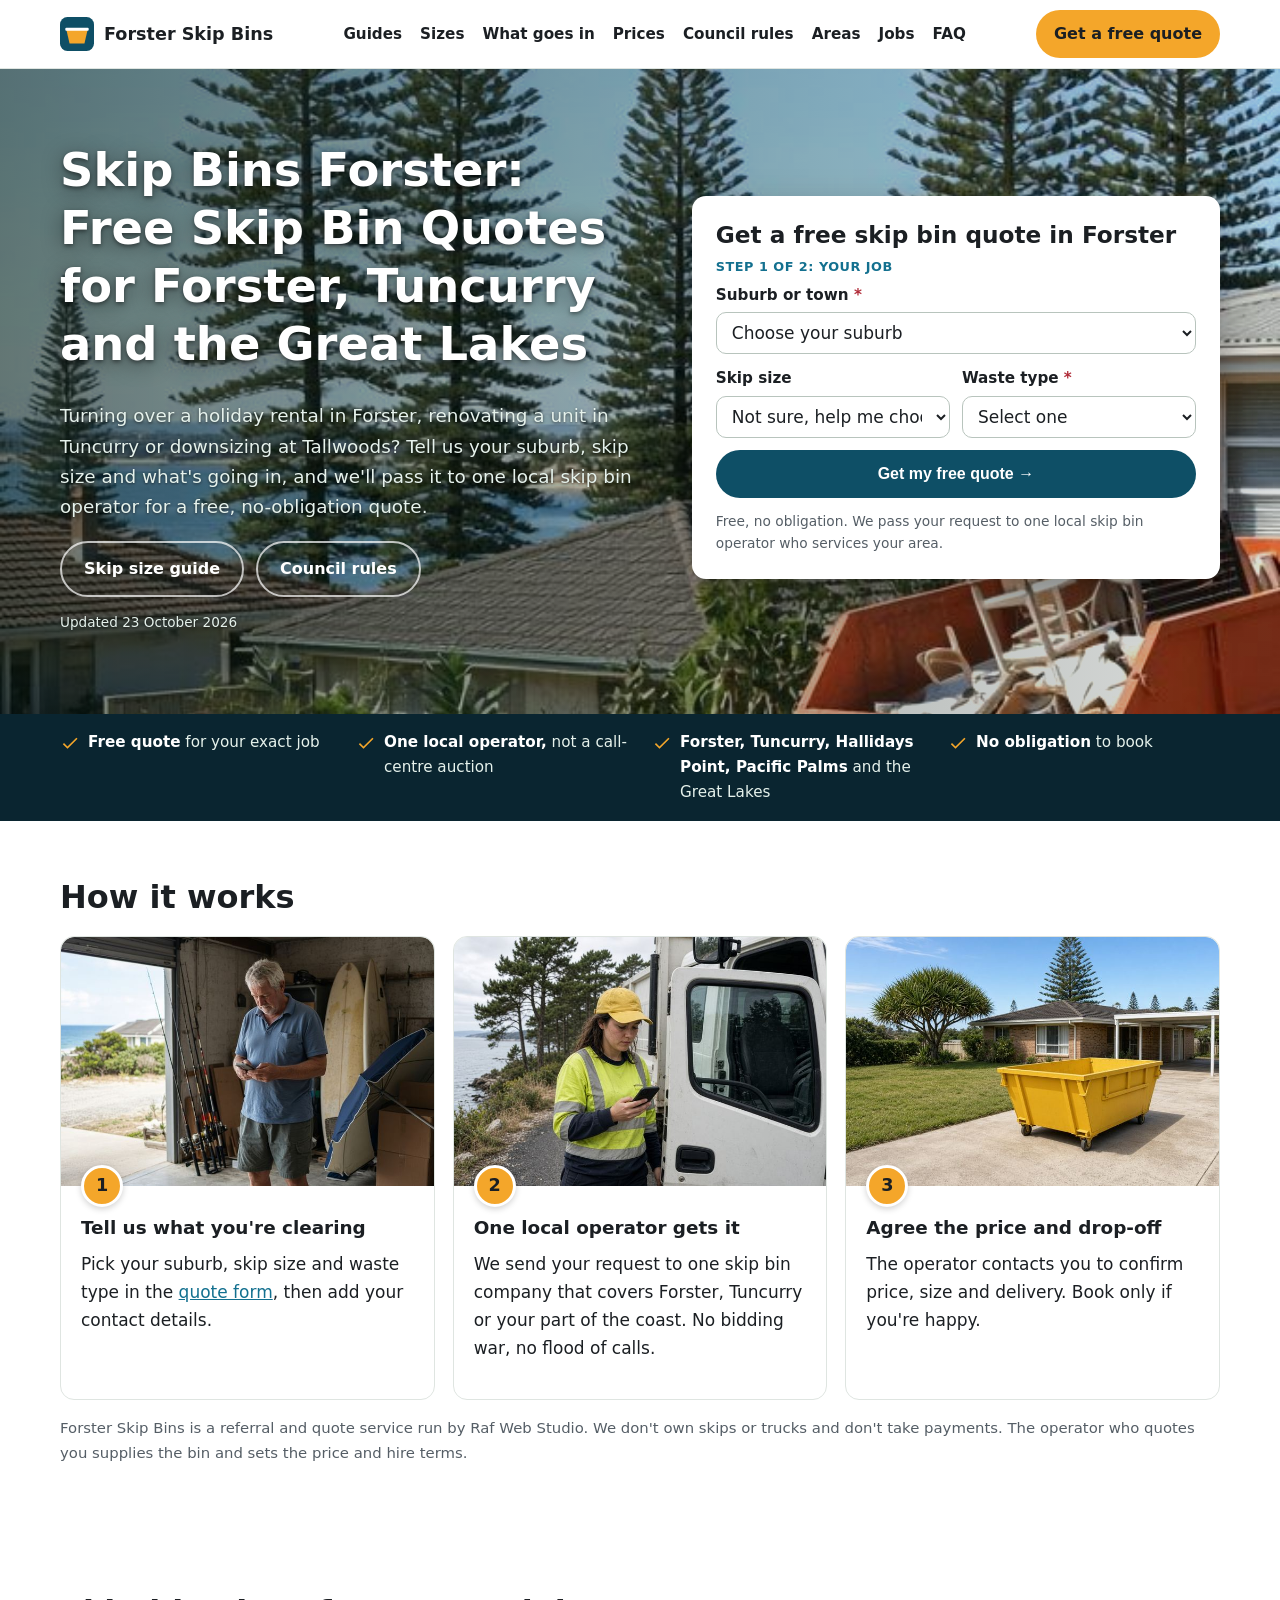
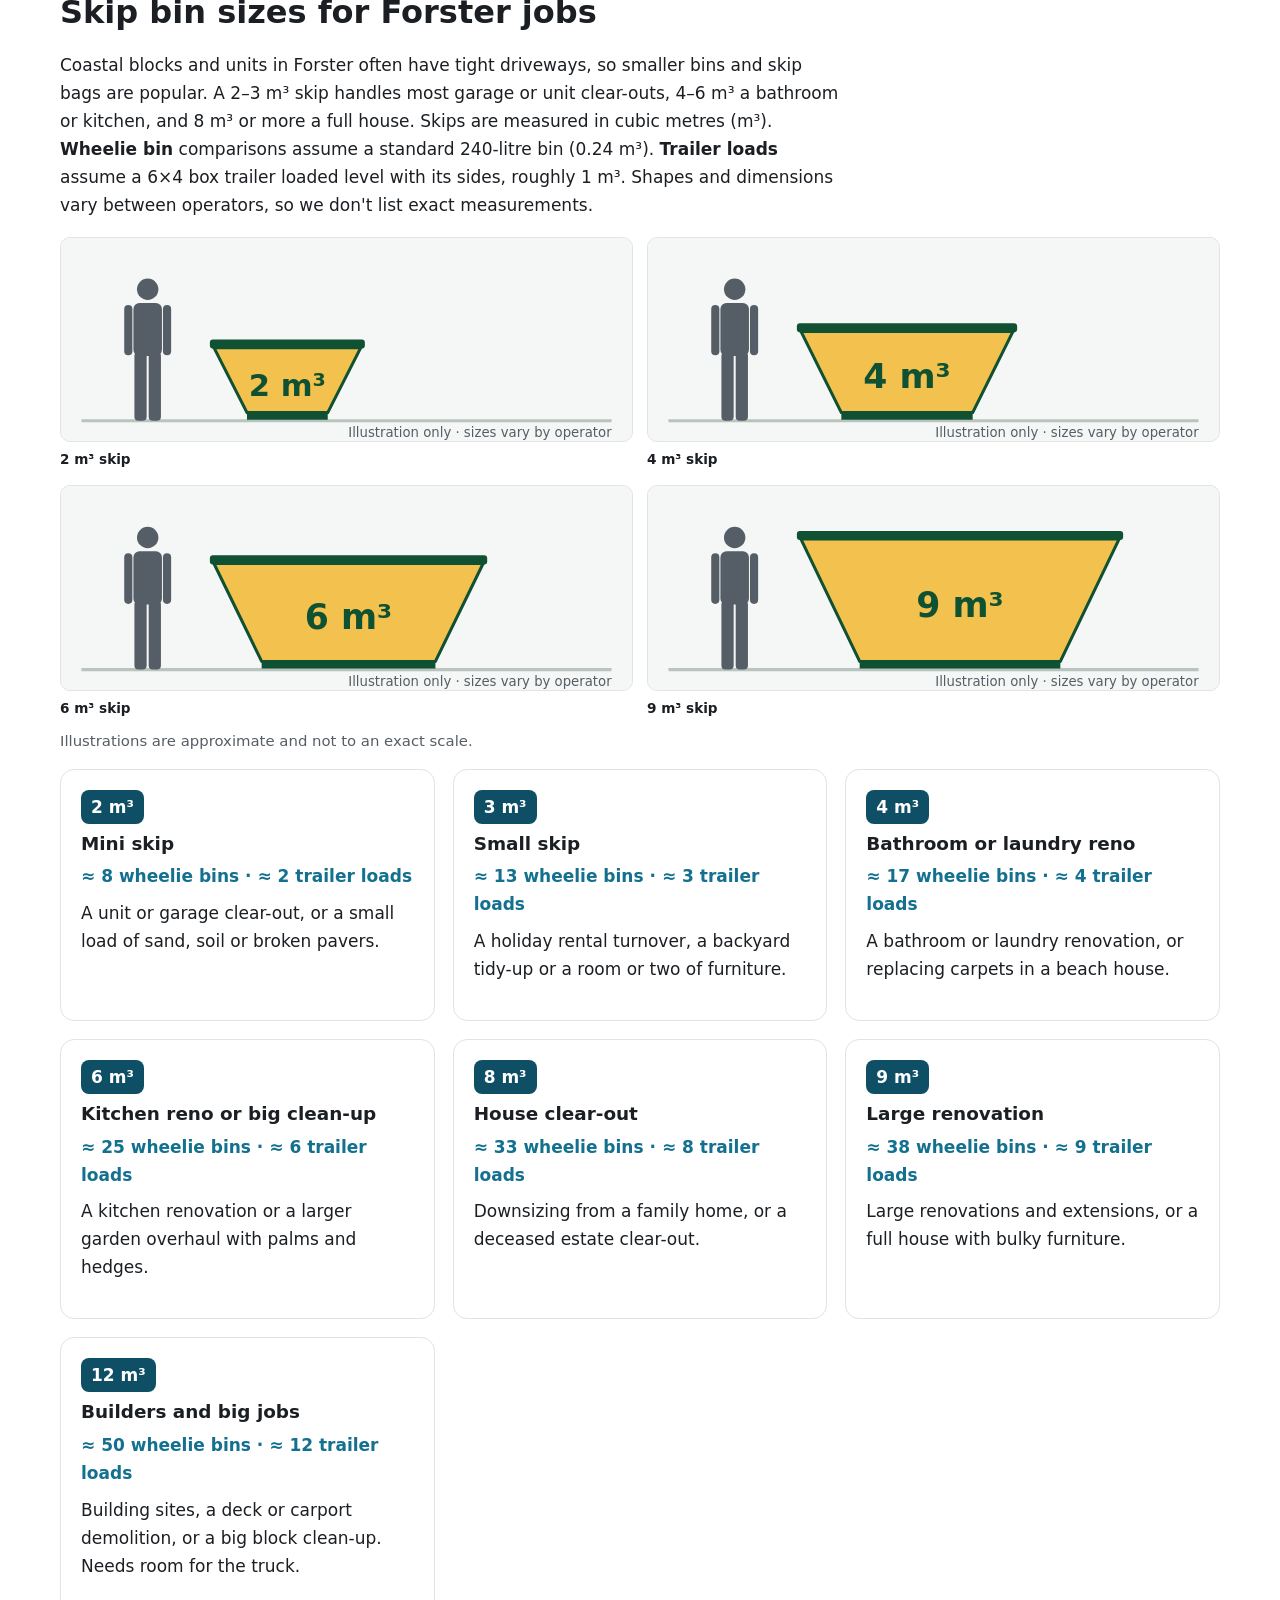
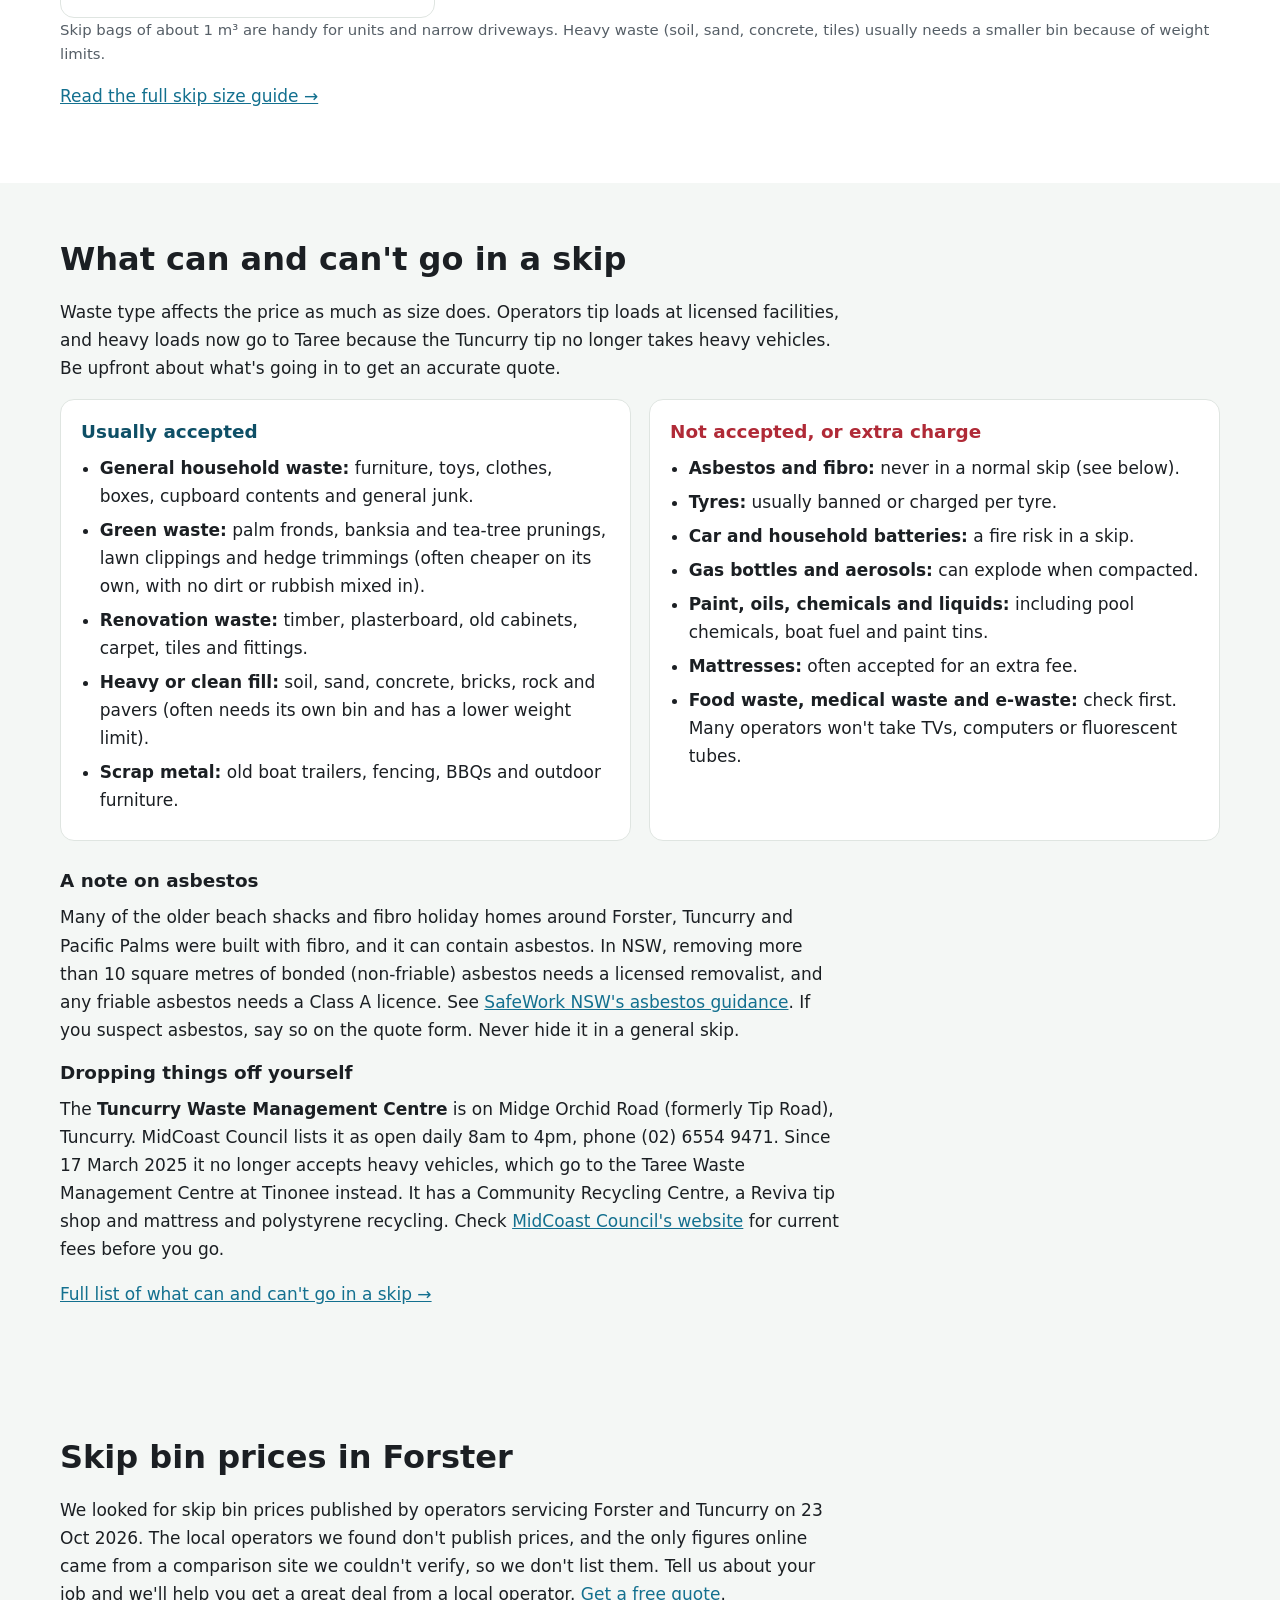
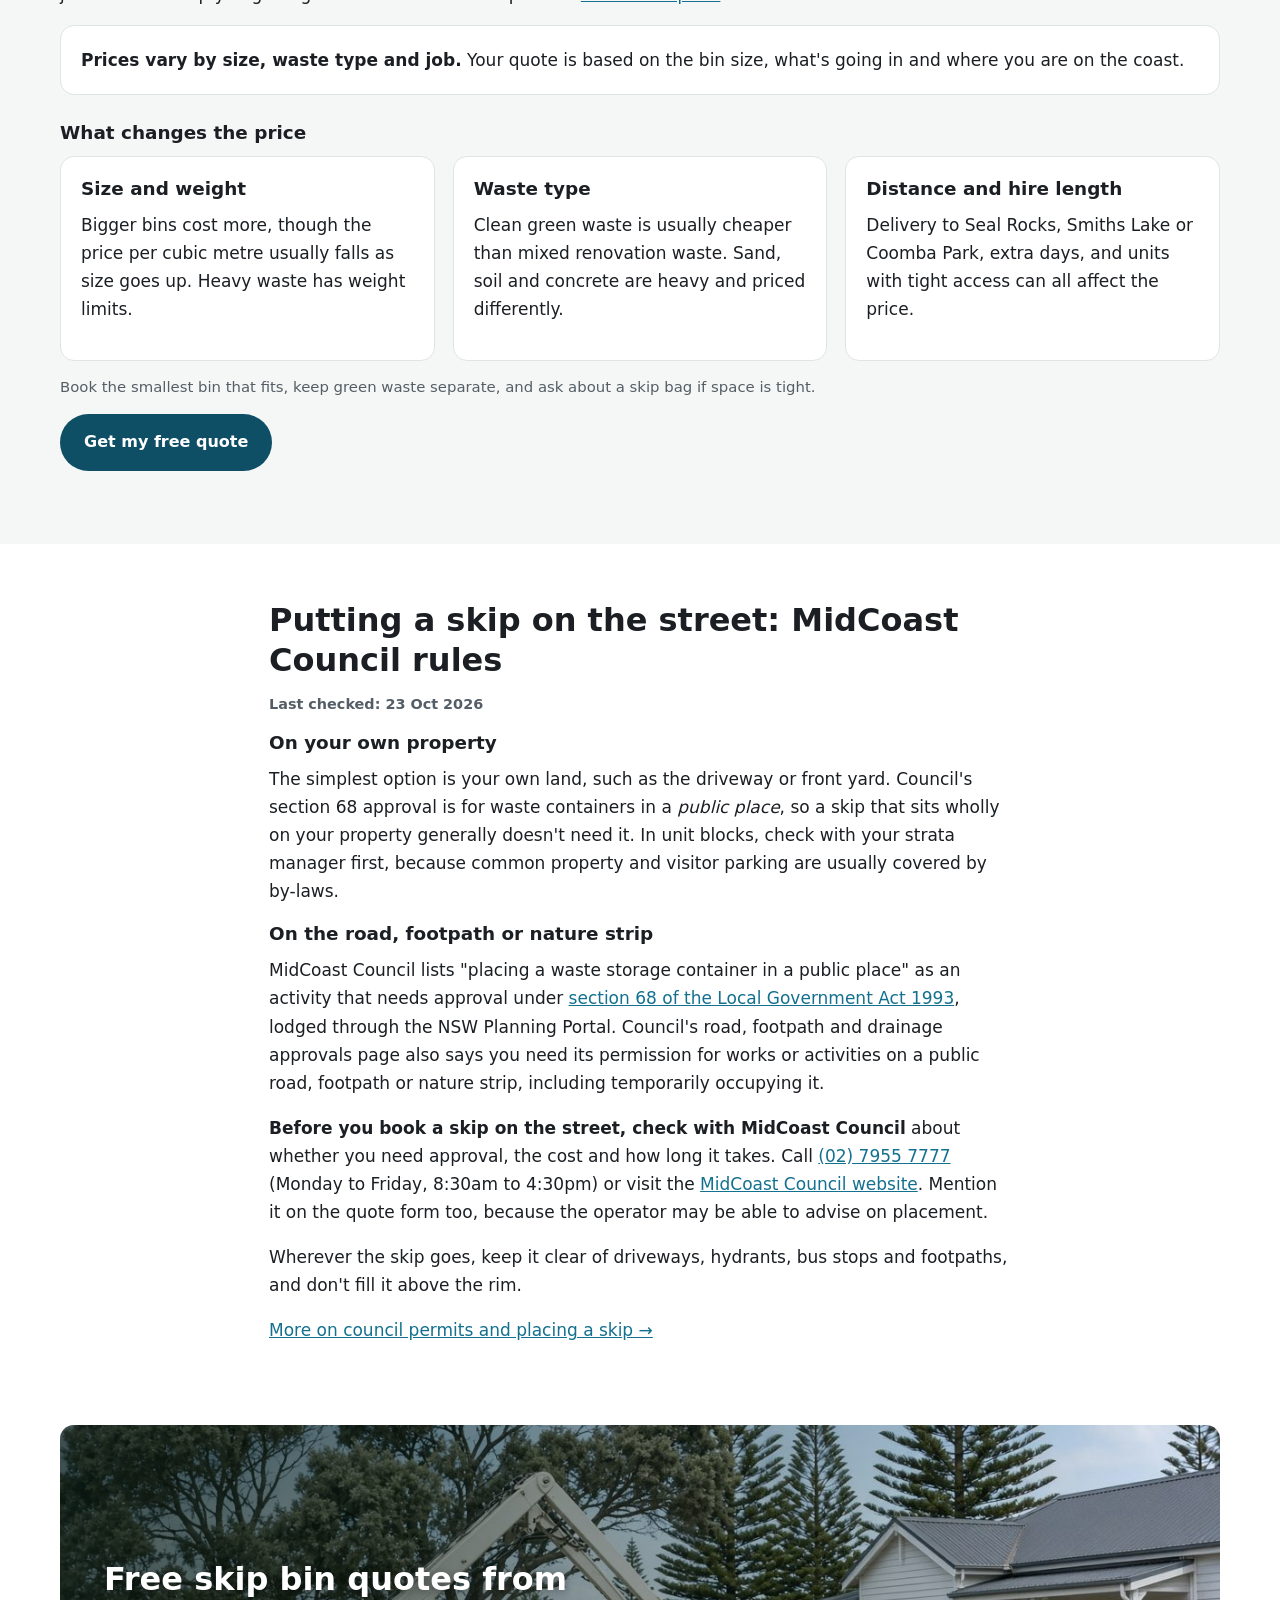
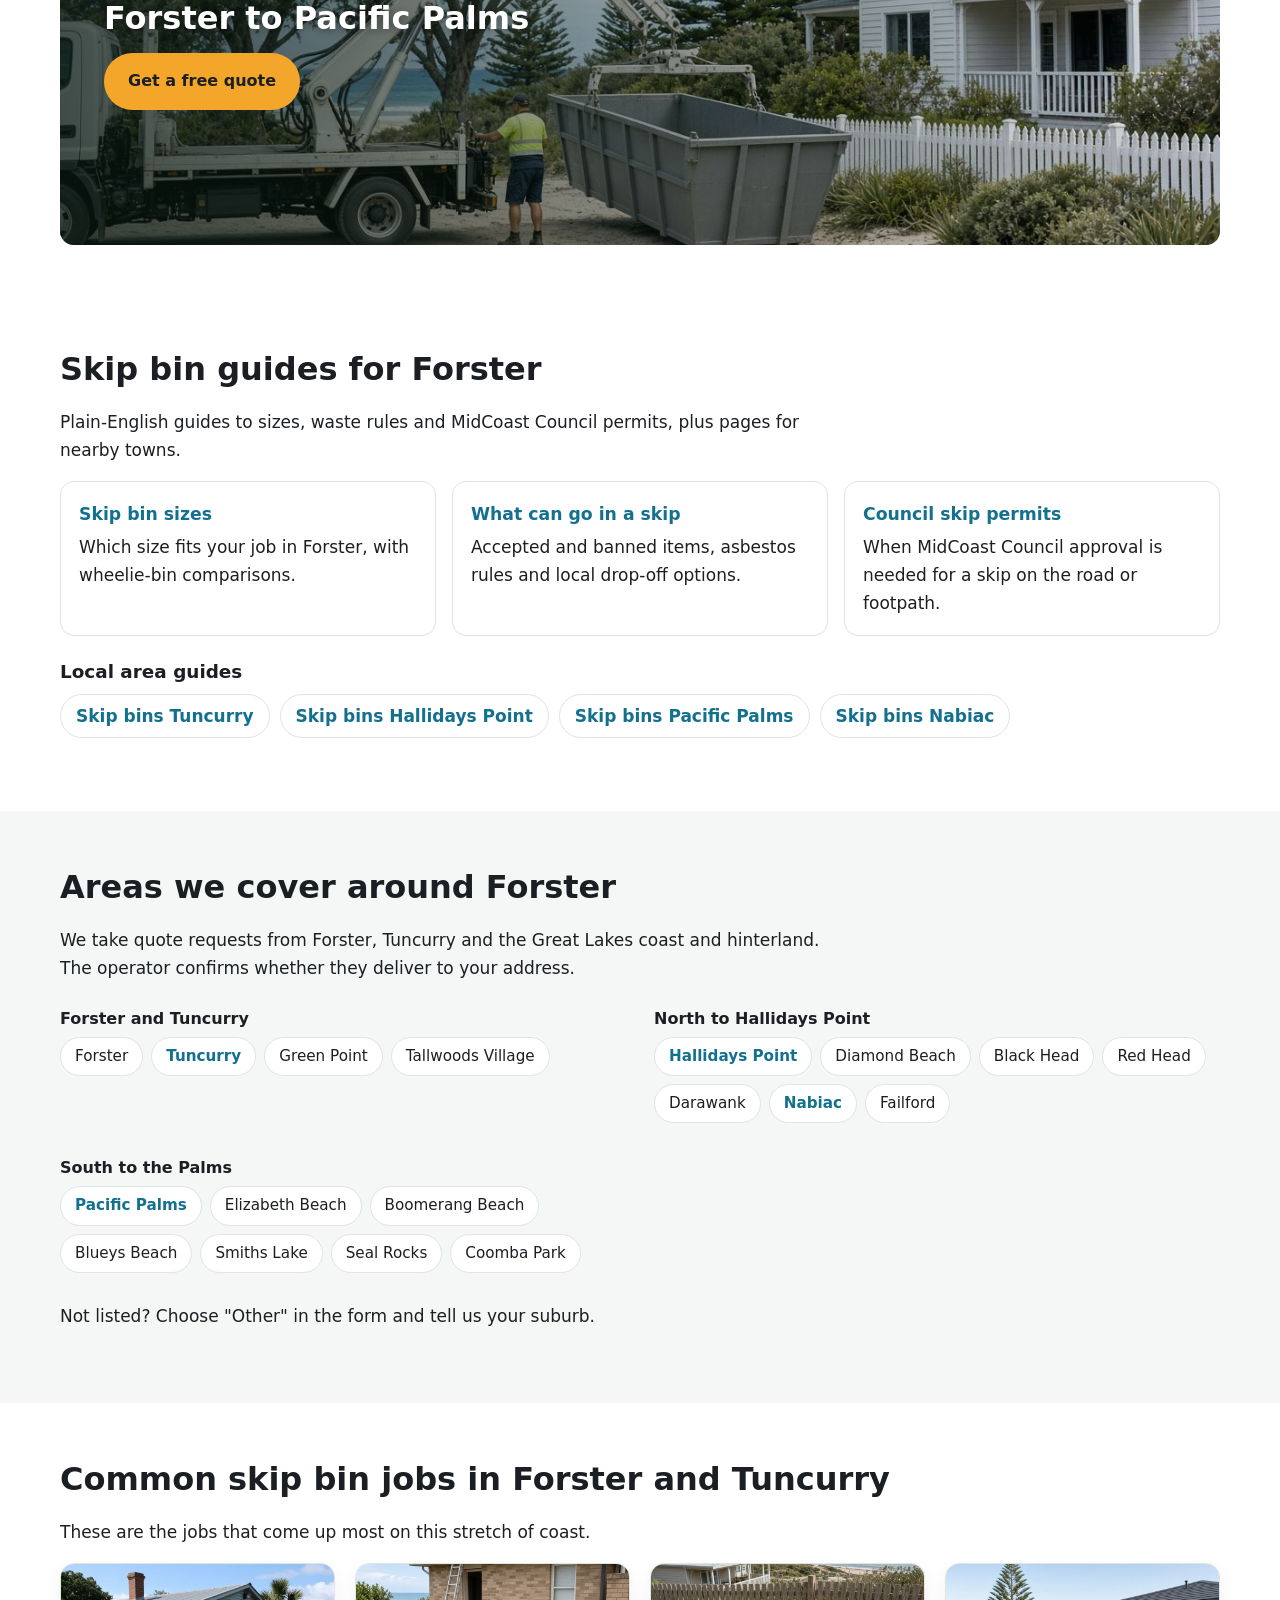
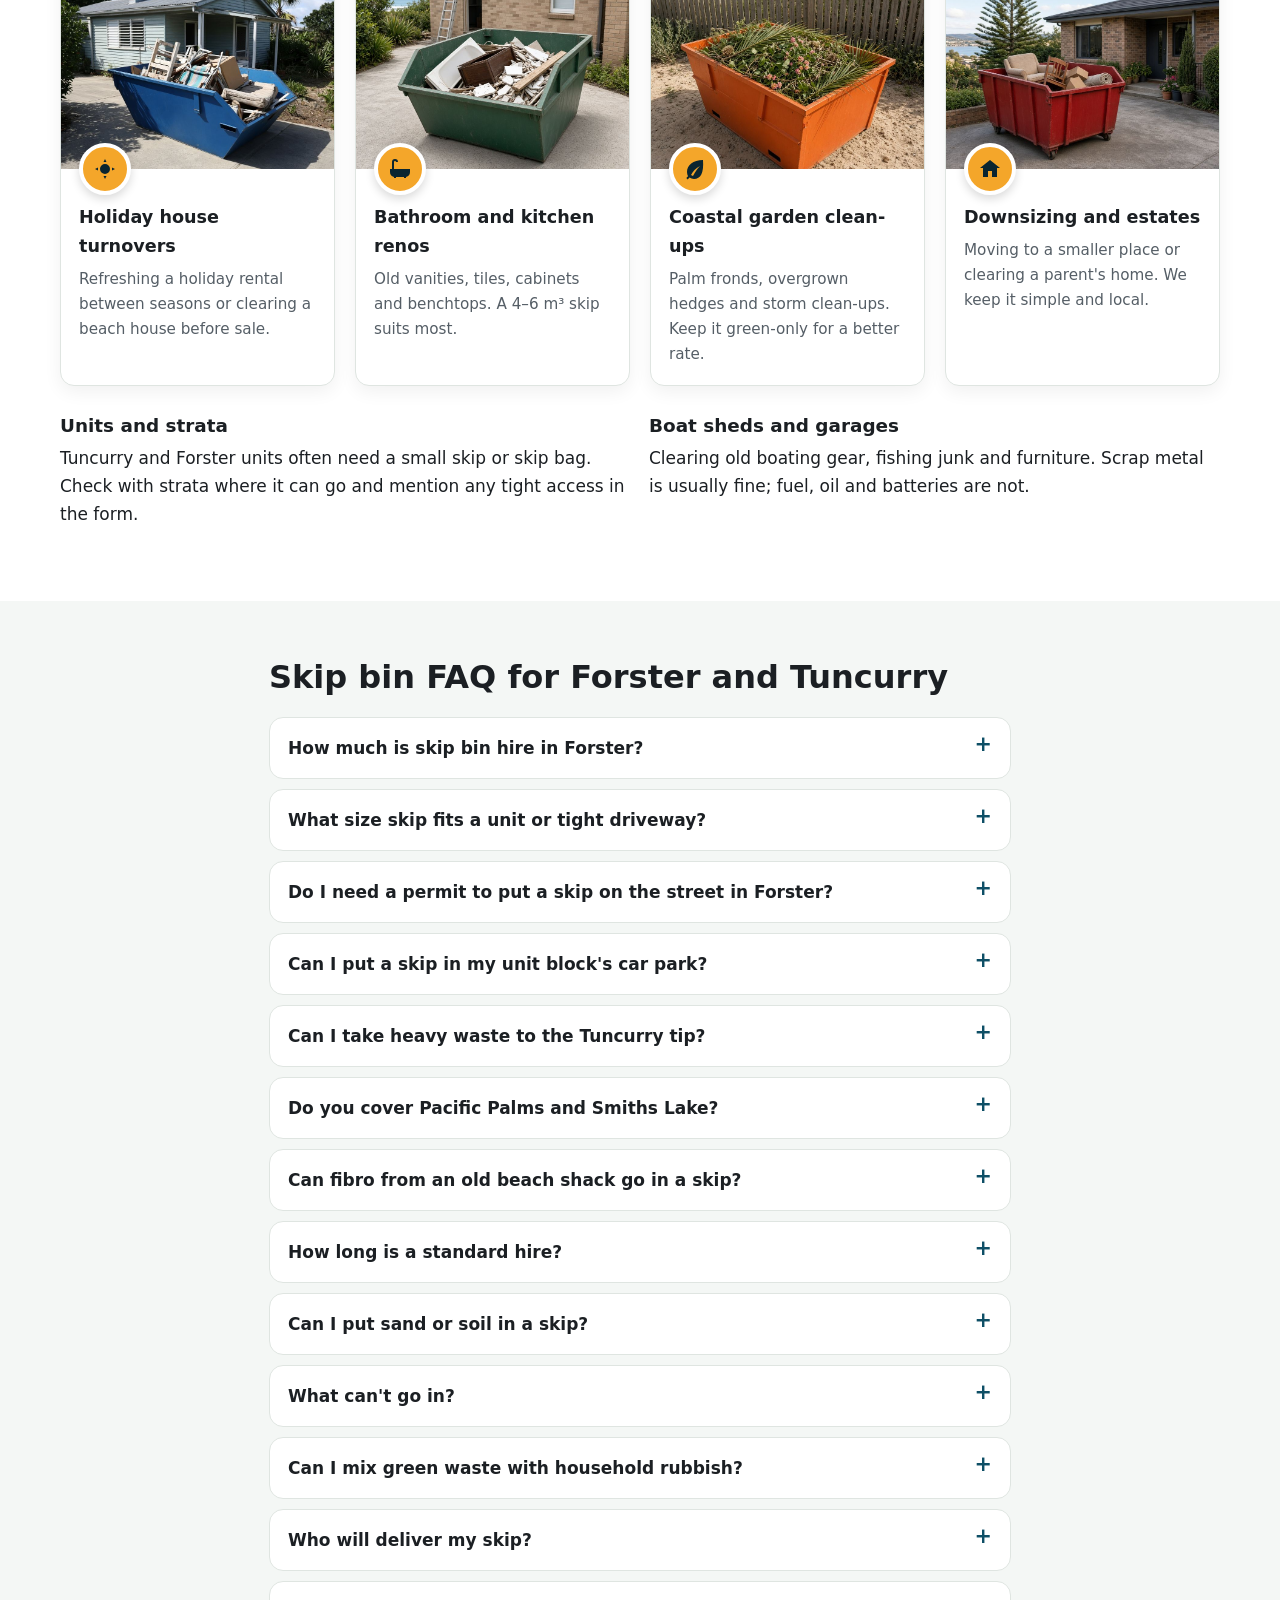
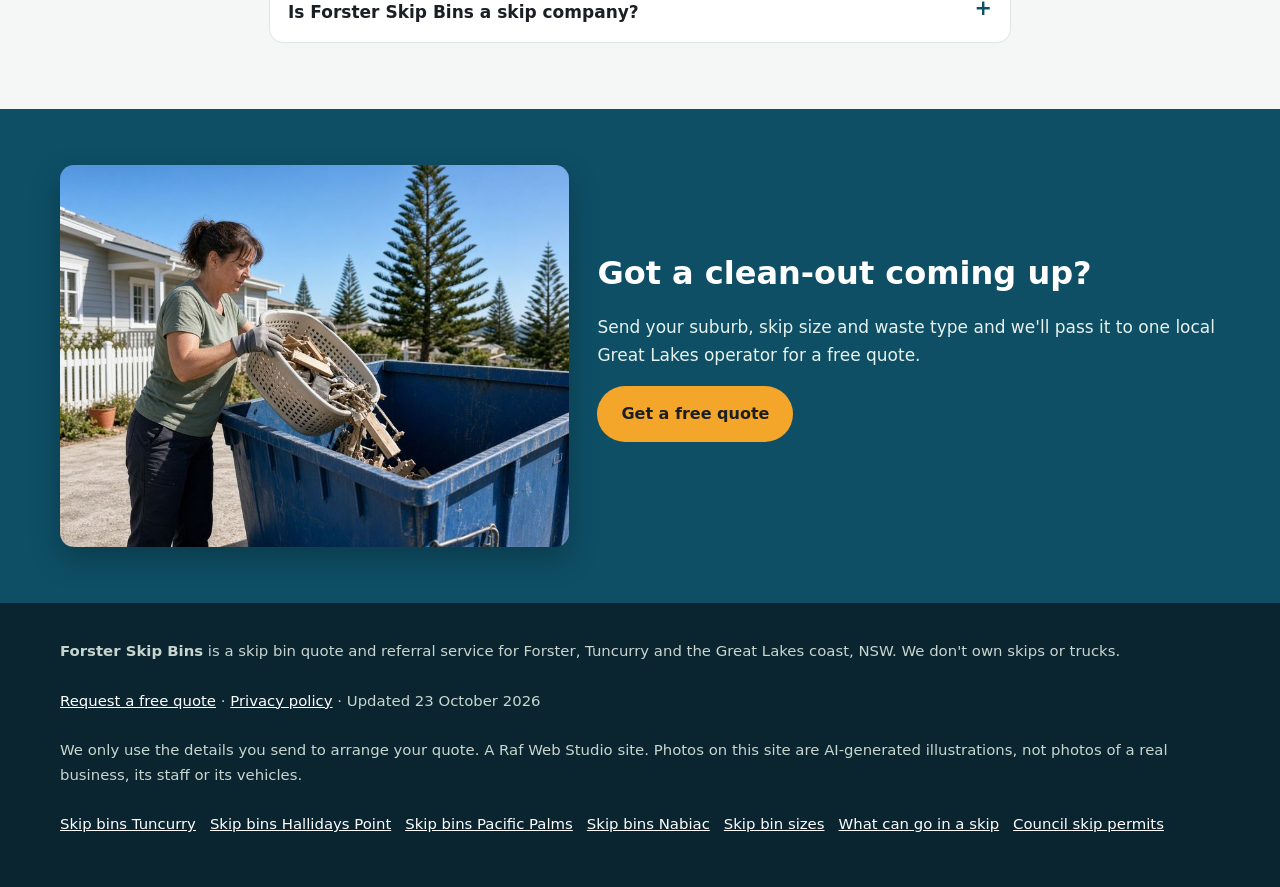
==== index.html @ fdb052d3 "SEO batch 1: suburb pages, topic guides, breadcrumbs, schema, sitemap" ====
<!doctype html>
<html lang="en-AU">
<head>
<meta charset="utf-8">
<meta name="google-site-verification" content="velwK0t_Yyy3JH-wJY1LsN4R2m2CalVogP8Sa87tAOs" />
<meta name="viewport" content="width=device-width, initial-scale=1">
<title>Skip Bins Forster | Skip Bin Hire Quotes for Forster &amp; Tuncurry</title>
<meta name="description" content="Skip bins in Forster, Tuncurry, Green Point, Hallidays Point and Pacific Palms. Get a free, no-obligation skip bin quote from one local operator.">
<link rel="canonical" href="https://forsterskipbins.com/">
<link rel="icon" href="favicon.svg" type="image/svg+xml">
<meta name="theme-color" content="#0e4f66">
<meta property="og:type" content="website">
<meta property="og:locale" content="en_AU">
<meta property="og:site_name" content="Forster Skip Bins">
<meta property="og:title" content="Skip Bins Forster | Skip Bin Hire Quotes for Forster &amp; Tuncurry">
<meta property="og:description" content="Free skip bin hire quotes for Forster, Tuncurry and the Great Lakes coast.">
<meta property="og:url" content="https://forsterskipbins.com/">
<meta property="og:image" content="https://forsterskipbins.com/img/hero.jpg">
<meta name="twitter:card" content="summary_large_image">
<meta name="twitter:image" content="https://forsterskipbins.com/img/hero.jpg">
<script>document.documentElement.classList.add('js')</script>
<link rel="stylesheet" href="styles.css">

<!-- Google tag (gtag.js) -->
<script async src="https://www.googletagmanager.com/gtag/js?id=G-N47FP8F074"></script>
<script>
  window.dataLayer = window.dataLayer || [];
  function gtag(){dataLayer.push(arguments);}
  gtag('js', new Date());
  gtag('config', 'G-N47FP8F074');
</script>

<script type="application/ld+json">
{
 "@context": "https://schema.org",
 "@type": "WebSite",
 "@id": "https://forsterskipbins.com/#website",
 "name": "Forster Skip Bins",
 "url": "https://forsterskipbins.com/",
 "inLanguage": "en-AU"
}
</script>
<script type="application/ld+json">
{
 "@context": "https://schema.org",
 "@type": "Service",
 "@id": "https://forsterskipbins.com/#service",
 "name": "Skip bin hire quotes in Forster",
 "serviceType": "Skip bin hire",
 "description": "Free skip bin hire quotes in Forster and surrounding suburbs. We pass your request to one local skip bin operator.",
 "url": "https://forsterskipbins.com/",
 "provider": {
  "@type": "Organization",
  "name": "Forster Skip Bins",
  "url": "https://forsterskipbins.com/"
 },
 "areaServed": [
  {
   "@type": "AdministrativeArea",
   "name": "MidCoast Council, NSW"
  },
  {
   "@type": "Place",
   "name": "Forster, NSW"
  },
  {
   "@type": "Place",
   "name": "Tuncurry, NSW"
  },
  {
   "@type": "Place",
   "name": "Green Point, NSW"
  },
  {
   "@type": "Place",
   "name": "Hallidays Point, NSW"
  },
  {
   "@type": "Place",
   "name": "Diamond Beach, NSW"
  },
  {
   "@type": "Place",
   "name": "Black Head, NSW"
  },
  {
   "@type": "Place",
   "name": "Tallwoods Village, NSW"
  },
  {
   "@type": "Place",
   "name": "Red Head, NSW"
  },
  {
   "@type": "Place",
   "name": "Pacific Palms, NSW"
  },
  {
   "@type": "Place",
   "name": "Elizabeth Beach, NSW"
  },
  {
   "@type": "Place",
   "name": "Boomerang Beach, NSW"
  },
  {
   "@type": "Place",
   "name": "Blueys Beach, NSW"
  },
  {
   "@type": "Place",
   "name": "Smiths Lake, NSW"
  },
  {
   "@type": "Place",
   "name": "Seal Rocks, NSW"
  },
  {
   "@type": "Place",
   "name": "Coomba Park, NSW"
  },
  {
   "@type": "Place",
   "name": "Nabiac, NSW"
  },
  {
   "@type": "Place",
   "name": "Failford, NSW"
  },
  {
   "@type": "Place",
   "name": "Darawank, NSW"
  }
 ]
}
</script>
<script type="application/ld+json">
{
 "@context": "https://schema.org",
 "@type": "FAQPage",
 "mainEntity": [
  {
   "@type": "Question",
   "name": "How much is skip bin hire in Forster?",
   "acceptedAnswer": {
    "@type": "Answer",
    "text": "Prices depend on size, waste type, hire length and your location on the coast. Local operators we checked don't publish fixed prices, so a free quote is the quickest way to an accurate figure."
   }
  },
  {
   "@type": "Question",
   "name": "What size skip fits a unit or tight driveway?",
   "acceptedAnswer": {
    "@type": "Answer",
    "text": "A skip bag (about 1 m³) or a 2–3 m³ mini skip usually fits where space is tight. Tell us about access in the form."
   }
  },
  {
   "@type": "Question",
   "name": "Do I need a permit to put a skip on the street in Forster?",
   "acceptedAnswer": {
    "@type": "Answer",
    "text": "MidCoast Council generally requires section 68 approval for a waste container in a public place such as the road or nature strip. A bin wholly on your property usually doesn't need it. Call council on (02) 7955 7777 to check."
   }
  },
  {
   "@type": "Question",
   "name": "Can I put a skip in my unit block's car park?",
   "acceptedAnswer": {
    "@type": "Answer",
    "text": "Check with your strata manager or body corporate first. Common property is usually controlled by strata by-laws."
   }
  },
  {
   "@type": "Question",
   "name": "Can I take heavy waste to the Tuncurry tip?",
   "acceptedAnswer": {
    "@type": "Answer",
    "text": "Since 17 March 2025, the Tuncurry Waste Management Centre no longer accepts heavy vehicles, which go to the Taree Waste Management Centre at Tinonee instead. Cars and trailers can still use Tuncurry, open daily 8am to 4pm."
   }
  },
  {
   "@type": "Question",
   "name": "Do you cover Pacific Palms and Smiths Lake?",
   "acceptedAnswer": {
    "@type": "Answer",
    "text": "Yes, we take requests from Pacific Palms, Elizabeth Beach, Blueys Beach, Smiths Lake, Seal Rocks and Coomba Park. The operator confirms delivery to your address."
   }
  },
  {
   "@type": "Question",
   "name": "Can fibro from an old beach shack go in a skip?",
   "acceptedAnswer": {
    "@type": "Answer",
    "text": "No. Fibro may contain asbestos and can't go in a general skip. Removing more than 10 m² of bonded asbestos in NSW needs a licensed removalist."
   }
  },
  {
   "@type": "Question",
   "name": "How long is a standard hire?",
   "acceptedAnswer": {
    "@type": "Answer",
    "text": "It varies by operator, commonly a few days to a week. Ask for extra days if you need them."
   }
  },
  {
   "@type": "Question",
   "name": "Can I put sand or soil in a skip?",
   "acceptedAnswer": {
    "@type": "Answer",
    "text": "Usually yes, but it's heavy, so it often needs a smaller bin and its own rate. Choose \"Soil, concrete or bricks\" in the form."
   }
  },
  {
   "@type": "Question",
   "name": "What can't go in?",
   "acceptedAnswer": {
    "@type": "Answer",
    "text": "Asbestos, tyres, batteries, gas bottles, fuel, paint, oils and chemicals. Mattresses and e-waste are often extra or excluded."
   }
  },
  {
   "@type": "Question",
   "name": "Can I mix green waste with household rubbish?",
   "acceptedAnswer": {
    "@type": "Answer",
    "text": "You can, but it's often charged at the mixed rate. A green-only bin may cost less."
   }
  },
  {
   "@type": "Question",
   "name": "Who will deliver my skip?",
   "acceptedAnswer": {
    "@type": "Answer",
    "text": "One local skip bin operator who services your area. They contact you, confirm the price and arrange delivery."
   }
  },
  {
   "@type": "Question",
   "name": "Is Forster Skip Bins a skip company?",
   "acceptedAnswer": {
    "@type": "Answer",
    "text": "No. It's a free referral and quote service run by Raf Web Studio. The operator who quotes you supplies the bin."
   }
  }
 ]
}
</script>
</head>
<body>
<a class="skip-link" href="#main">Skip to content</a>

<header class="site-header">
  <div class="wrap">
    <a class="brand" href="/" aria-label="Forster Skip Bins home">
      <svg viewBox="0 0 64 64" aria-hidden="true"><rect width="64" height="64" rx="14" fill="#0e4f66"/><path d="M12 24h40l-6 26H18z" fill="#f4a62a"/><rect x="10" y="20" width="44" height="6" rx="2" fill="#fff"/></svg>
      Forster Skip Bins
    </a>
    <nav class="nav" aria-label="Main">
      <a href="#guides">Guides</a>      <a href="#sizes">Sizes</a><a href="#waste">What goes in</a><a href="#pricing">Prices</a><a href="#council">Council rules</a><a href="#areas">Areas</a><a href="#jobs">Jobs</a><a href="#faq">FAQ</a>
    </nav>
    <a class="btn btn-call header-call" href="#quote">Get a free quote</a>
  </div>
</header>

<main id="main">
<section class="hero" aria-labelledby="h1">
  <picture class="hero-bg">
    <source media="(max-width: 700px)" srcset="img/hero-mobile.jpg" width="684" height="720">
    <img src="img/hero.jpg" width="1280" height="720" alt="Orange skip bin outside a coastal home with Norfolk Island pines and the lake behind" fetchpriority="high" decoding="async">
  </picture>
  <div class="wrap hero-grid">
    <div class="hero-copy">
      <h1 id="h1">Skip Bins Forster: Free Skip Bin Quotes for Forster, Tuncurry and the Great Lakes</h1>
      <p class="lead">Turning over a holiday rental in Forster, renovating a unit in Tuncurry or downsizing at Tallwoods? Tell us your suburb, skip size and what's going in, and we'll pass it to one local skip bin operator for a free, no-obligation quote.</p>
      <div class="ctas"><a class="btn btn-ghost" href="#sizes">Skip size guide</a><a class="btn btn-ghost" href="#council">Council rules</a></div>
      <p class="updated">Updated 23 October 2026</p>
    </div>
    <div class="hero-form-card" id="quote">
      <h2 id="quote-h">Get a free skip bin quote in Forster</h2>
      <form class="quote-form two-step" id="quote-form" action="https://formsubmit.co/f6b9ce7bf1b940845caaa14199462b38" method="post" novalidate>
        <input type="hidden" name="_subject" value="New quote request – forsterskipbins.com">
        <input type="hidden" name="_captcha" value="true">
        <input type="hidden" name="_template" value="table">
        <input type="hidden" name="_next" value="https://forsterskipbins.com/thanks.html">
        <input type="text" name="_honey" style="display:none" tabindex="-1" autocomplete="off" aria-hidden="true">
        <input type="hidden" name="source" value="forsterskipbins.com">
        <fieldset class="step step-1">
          <legend class="step-label">Step 1 of 2: your job</legend>
          <div class="full"><label for="suburb">Suburb or town <span class="req" aria-hidden="true">*</span></label>
            <select id="suburb" name="suburb" required><option value="">Choose your suburb</option><option>Forster</option><option>Tuncurry</option><option>Green Point</option><option>Hallidays Point</option><option>Diamond Beach</option><option>Black Head</option><option>Tallwoods Village</option><option>Red Head</option><option>Pacific Palms</option><option>Elizabeth Beach</option><option>Boomerang Beach</option><option>Blueys Beach</option><option>Smiths Lake</option><option>Seal Rocks</option><option>Coomba Park</option><option>Nabiac</option><option>Failford</option><option>Darawank</option><option value="Other">Other (tell us below)</option></select></div>
          <div class="full other-wrap"><label for="suburb_other">Other suburb or town</label><input id="suburb_other" name="suburb_other" type="text" autocomplete="address-level2"></div>
          <div><label for="size">Skip size</label>
            <select id="size" name="skip_size"><option value="Not sure">Not sure, help me choose</option><option>Skip bag (about 1 m³)</option><option>2 m³</option><option>3 m³</option><option>4 m³</option><option>6 m³</option><option>8 m³</option><option>9 m³</option><option>10–12 m³</option><option>Larger / hook-lift</option></select></div>
          <div><label for="waste">Waste type <span class="req" aria-hidden="true">*</span></label>
            <select id="waste" name="waste_type" required><option value="">Select one</option><option>General household</option><option>Green waste</option><option>Mixed renovation / building</option><option>Soil, concrete or bricks</option><option>Mixed, not sure</option><option>May contain asbestos</option></select></div>
          <div class="full js-only"><button class="btn btn-primary btn-block" type="button" id="to-step-2">Get my free quote →</button></div>
          <p class="microcopy full">Free, no obligation. We pass your request to one local skip bin operator who services your area.</p>
          <p class="form-error full" id="step1-error" role="alert" hidden>Please choose your suburb and waste type.</p>
        </fieldset>
        <fieldset class="step step-2" id="step-2">
          <legend class="step-label">Step 2 of 2: your details</legend>
          <div><label for="name">Name <span class="req" aria-hidden="true">*</span></label><input id="name" name="name" type="text" autocomplete="name" required></div>
          <div><label for="phone">Phone <span class="req" aria-hidden="true">*</span></label><input id="phone" name="phone" type="tel" autocomplete="tel" inputmode="tel" required></div>
          <div><label for="email">Email</label><input id="email" name="email" type="email" autocomplete="email"></div>
          <div><label for="date">Delivery date</label><input id="date" name="preferred_date" type="date"></div>
          <div class="full"><label for="message">Anything else?</label><textarea id="message" name="message" rows="2" placeholder="e.g. holiday rental turnover, unit block (strata), tight driveway, 5 days"></textarea></div>
          <p class="consent full">By sending this form you agree we can share your details with one local skip bin operator so they can quote for your job. See our <a href="privacy.html">privacy policy</a>.</p>
          <div class="full step2-actions"><button class="btn btn-primary" type="submit">Send my quote request</button><button class="btn-link js-only" type="button" id="back-1">← Back</button></div>
        </fieldset>
      </form>
    </div>
  </div>
</section>
<section class="trust" aria-label="Why use this service">
  <ul class="wrap trust-list"><li><svg viewBox="0 0 24 24" aria-hidden="true"><path fill="currentColor" d="M9 16.2 4.8 12l-1.4 1.4L9 19 21 7l-1.4-1.4z"/></svg><span><strong>Free quote</strong> for your exact job</span></li><li><svg viewBox="0 0 24 24" aria-hidden="true"><path fill="currentColor" d="M9 16.2 4.8 12l-1.4 1.4L9 19 21 7l-1.4-1.4z"/></svg><span><strong>One local operator,</strong> not a call-centre auction</span></li><li><svg viewBox="0 0 24 24" aria-hidden="true"><path fill="currentColor" d="M9 16.2 4.8 12l-1.4 1.4L9 19 21 7l-1.4-1.4z"/></svg><span><strong>Forster, Tuncurry, Hallidays Point, Pacific Palms</strong> and the Great Lakes</span></li><li><svg viewBox="0 0 24 24" aria-hidden="true"><path fill="currentColor" d="M9 16.2 4.8 12l-1.4 1.4L9 19 21 7l-1.4-1.4z"/></svg><span><strong>No obligation</strong> to book</span></li></ul>
</section>
<section id="how" aria-labelledby="how-h">
  <div class="wrap">
    <h2 id="how-h">How it works</h2>
    <ol class="steps grid grid-3">
      <li class="card step-card"><span class="step-img"><img src="img/step1.jpg" width="700" height="467" loading="lazy" decoding="async" alt="Retired man sorting boxes in his garage before booking a skip"></span><div class="step-body"><span class="step-num">1</span><h3>Tell us what you're clearing</h3><p>Pick your suburb, skip size and waste type in the <a href="#quote">quote form</a>, then add your contact details.</p></div></li>
      <li class="card step-card"><span class="step-img"><img src="img/step2.jpg" width="700" height="467" loading="lazy" decoding="async" alt="Skip truck driver checking a delivery on her phone"></span><div class="step-body"><span class="step-num">2</span><h3>One local operator gets it</h3><p>We send your request to one skip bin company that covers Forster, Tuncurry or your part of the coast. No bidding war, no flood of calls.</p></div></li>
      <li class="card step-card"><span class="step-img"><img src="img/step3.jpg" width="700" height="467" loading="lazy" decoding="async" alt="Yellow skip bin placed neatly on a driveway"></span><div class="step-body"><span class="step-num">3</span><h3>Agree the price and drop-off</h3><p>The operator contacts you to confirm price, size and delivery. Book only if you're happy.</p></div></li>
      </ol>
    <p class="note">Forster Skip Bins is a referral and quote service run by Raf Web Studio. We don't own skips or trucks and don't take payments. The operator who quotes you supplies the bin and sets the price and hire terms.</p>
  </div>
</section>
<section id="sizes" aria-labelledby="sizes-h">
  <div class="wrap">
    <h2 id="sizes-h">Skip bin sizes for Forster jobs</h2>
    <p class="intro">Coastal blocks and units in Forster often have tight driveways, so smaller bins and skip bags are popular. A 2–3 m³ skip handles most garage or unit clear-outs, 4–6 m³ a bathroom or kitchen, and 8 m³ or more a full house. Skips are measured in cubic metres (m³). <strong>Wheelie bin</strong> comparisons assume a standard 240-litre bin (0.24 m³). <strong>Trailer loads</strong> assume a 6×4 box trailer loaded level with its sides, roughly 1 m³. Shapes and dimensions vary between operators, so we don't list exact measurements.</p>
    <div class="size-figs"><figure><img src="img/skip-2m3.svg" width="560" height="200" loading="lazy" decoding="async" alt="2 cubic metre skip bin size guide, shown next to an adult for scale"><figcaption>2 m³ skip</figcaption></figure><figure><img src="img/skip-4m3.svg" width="560" height="200" loading="lazy" decoding="async" alt="4 cubic metre skip bin size guide, shown next to an adult for scale"><figcaption>4 m³ skip</figcaption></figure><figure><img src="img/skip-6m3.svg" width="560" height="200" loading="lazy" decoding="async" alt="6 cubic metre skip bin size guide, shown next to an adult for scale"><figcaption>6 m³ skip</figcaption></figure><figure><img src="img/skip-9m3.svg" width="560" height="200" loading="lazy" decoding="async" alt="9 cubic metre skip bin size guide, shown next to an adult for scale"><figcaption>9 m³ skip</figcaption></figure></div>
    <p class="note">Illustrations are approximate and not to an exact scale.</p>
    <div class="grid grid-3 size-cards"><div class="card"><span class="size">2 m³</span><h3>Mini skip</h3><p class="equiv">≈ 8 wheelie bins · ≈ 2 trailer loads</p><p>A unit or garage clear-out, or a small load of sand, soil or broken pavers.</p></div><div class="card"><span class="size">3 m³</span><h3>Small skip</h3><p class="equiv">≈ 13 wheelie bins · ≈ 3 trailer loads</p><p>A holiday rental turnover, a backyard tidy-up or a room or two of furniture.</p></div><div class="card"><span class="size">4 m³</span><h3>Bathroom or laundry reno</h3><p class="equiv">≈ 17 wheelie bins · ≈ 4 trailer loads</p><p>A bathroom or laundry renovation, or replacing carpets in a beach house.</p></div><div class="card"><span class="size">6 m³</span><h3>Kitchen reno or big clean-up</h3><p class="equiv">≈ 25 wheelie bins · ≈ 6 trailer loads</p><p>A kitchen renovation or a larger garden overhaul with palms and hedges.</p></div><div class="card"><span class="size">8 m³</span><h3>House clear-out</h3><p class="equiv">≈ 33 wheelie bins · ≈ 8 trailer loads</p><p>Downsizing from a family home, or a deceased estate clear-out.</p></div><div class="card"><span class="size">9 m³</span><h3>Large renovation</h3><p class="equiv">≈ 38 wheelie bins · ≈ 9 trailer loads</p><p>Large renovations and extensions, or a full house with bulky furniture.</p></div><div class="card"><span class="size">12 m³</span><h3>Builders and big jobs</h3><p class="equiv">≈ 50 wheelie bins · ≈ 12 trailer loads</p><p>Building sites, a deck or carport demolition, or a big block clean-up. Needs room for the truck.</p></div></div>
    <p class="note">Skip bags of about 1 m³ are handy for units and narrow driveways. Heavy waste (soil, sand, concrete, tiles) usually needs a smaller bin because of weight limits.</p>
    <p><a href="/skip-bin-sizes/">Read the full skip size guide →</a></p>
  </div>
</section>
<section class="alt" id="waste" aria-labelledby="waste-h">
  <div class="wrap">
    <h2 id="waste-h">What can and can't go in a skip</h2>
    <p class="intro">Waste type affects the price as much as size does. Operators tip loads at licensed facilities, and heavy loads now go to Taree because the Tuncurry tip no longer takes heavy vehicles. Be upfront about what's going in to get an accurate quote.</p>
    <div class="grid grid-2">
      <div class="card yes">
        <h3>Usually accepted</h3>
        <ul class="clean">
          <li><strong>General household waste:</strong> furniture, toys, clothes, boxes, cupboard contents and general junk.</li>
          <li><strong>Green waste:</strong> palm fronds, banksia and tea-tree prunings, lawn clippings and hedge trimmings (often cheaper on its own, with no dirt or rubbish mixed in).</li>
          <li><strong>Renovation waste:</strong> timber, plasterboard, old cabinets, carpet, tiles and fittings.</li>
          <li><strong>Heavy or clean fill:</strong> soil, sand, concrete, bricks, rock and pavers (often needs its own bin and has a lower weight limit).</li>
          <li><strong>Scrap metal:</strong> old boat trailers, fencing, BBQs and outdoor furniture.</li>
        </ul>
      </div>
      <div class="card no">
        <h3>Not accepted, or extra charge</h3>
        <ul class="clean">
          <li><strong>Asbestos and fibro:</strong> never in a normal skip (see below).</li>
          <li><strong>Tyres:</strong> usually banned or charged per tyre.</li>
          <li><strong>Car and household batteries:</strong> a fire risk in a skip.</li>
          <li><strong>Gas bottles and aerosols:</strong> can explode when compacted.</li>
          <li><strong>Paint, oils, chemicals and liquids:</strong> including pool chemicals, boat fuel and paint tins.</li>
          <li><strong>Mattresses:</strong> often accepted for an extra fee.</li>
          <li><strong>Food waste, medical waste and e-waste:</strong> check first. Many operators won't take TVs, computers or fluorescent tubes.</li>
        </ul>
      </div>
    </div>
    <h3 style="margin-top:28px">A note on asbestos</h3>
    <p class="intro">Many of the older beach shacks and fibro holiday homes around Forster, Tuncurry and Pacific Palms were built with fibro, and it can contain asbestos. In NSW, removing more than 10 square metres of bonded (non-friable) asbestos needs a licensed removalist, and any friable asbestos needs a Class A licence. See <a href="https://www.safework.nsw.gov.au/hazards-a-z/asbestos" rel="noopener">SafeWork NSW's asbestos guidance</a>. If you suspect asbestos, say so on the quote form. Never hide it in a general skip.</p>
    <h3>Dropping things off yourself</h3>
    <p class="intro">The <strong>Tuncurry Waste Management Centre</strong> is on Midge Orchid Road (formerly Tip Road), Tuncurry. MidCoast Council lists it as open daily 8am to 4pm, phone (02) 6554 9471. Since 17 March 2025 it no longer accepts heavy vehicles, which go to the Taree Waste Management Centre at Tinonee instead. It has a Community Recycling Centre, a Reviva tip shop and mattress and polystyrene recycling. Check <a href="https://www.midcoast.nsw.gov.au/" rel="noopener">MidCoast Council's website</a> for current fees before you go.</p>
    <p><a href="/what-can-go-in-a-skip/">Full list of what can and can't go in a skip →</a></p>
  </div>
</section>
<section class="alt" id="pricing" aria-labelledby="pricing-h">
  <div class="wrap">
    <h2 id="pricing-h">Skip bin prices in Forster</h2>
    <p class="intro">We looked for skip bin prices published by operators servicing Forster and Tuncurry on 23 Oct 2026. The local operators we found don't publish prices, and the only figures online came from a comparison site we couldn't verify, so we don't list them. Tell us about your job and we'll help you get a great deal from a local operator. <a href="#quote">Get a free quote</a>.</p>
    <div class="card"><p style="margin:0"><strong>Prices vary by size, waste type and job.</strong> Your quote is based on the bin size, what's going in and where you are on the coast.</p></div>
    <h3 style="margin-top:26px">What changes the price</h3>
    <div class="grid grid-3">
      <div class="card"><h3>Size and weight</h3><p>Bigger bins cost more, though the price per cubic metre usually falls as size goes up. Heavy waste has weight limits.</p></div>
      <div class="card"><h3>Waste type</h3><p>Clean green waste is usually cheaper than mixed renovation waste. Sand, soil and concrete are heavy and priced differently.</p></div>
      <div class="card"><h3>Distance and hire length</h3><p>Delivery to Seal Rocks, Smiths Lake or Coomba Park, extra days, and units with tight access can all affect the price.</p></div>
    </div>
    <p class="note" style="margin-top:14px">Book the smallest bin that fits, keep green waste separate, and ask about a skip bag if space is tight.</p>
    <p><a class="btn btn-primary" href="#quote">Get my free quote</a></p>
  </div>
</section>
<section id="council" aria-labelledby="council-h">
  <div class="wrap intro">
    <h2 id="council-h">Putting a skip on the street: MidCoast Council rules</h2>
    <p class="updated-dark">Last checked: 23 Oct 2026</p>
    <h3>On your own property</h3>
    <p>The simplest option is your own land, such as the driveway or front yard. Council's section 68 approval is for waste containers in a <em>public place</em>, so a skip that sits wholly on your property generally doesn't need it. In unit blocks, check with your strata manager first, because common property and visitor parking are usually covered by by-laws.</p>
    <h3>On the road, footpath or nature strip</h3>
    <p>MidCoast Council lists "placing a waste storage container in a public place" as an activity that needs approval under <a href="https://www.planningportal.nsw.gov.au/development-and-assessment/additional-approvals-applications/section-68-approvals" rel="noopener">section 68 of the Local Government Act 1993</a>, lodged through the NSW Planning Portal. Council's road, footpath and drainage approvals page also says you need its permission for works or activities on a public road, footpath or nature strip, including temporarily occupying it.</p>
    <p><strong>Before you book a skip on the street, check with MidCoast Council</strong> about whether you need approval, the cost and how long it takes. Call <a href="tel:0279557777">(02) 7955 7777</a> (Monday to Friday, 8:30am to 4:30pm) or visit the <a href="https://www.midcoast.nsw.gov.au/" rel="noopener">MidCoast Council website</a>. Mention it on the quote form too, because the operator may be able to advise on placement.</p>
    <p>Wherever the skip goes, keep it clear of driveways, hydrants, bus stops and footpaths, and don't fill it above the rim.</p>
    <p><a href="/skip-bin-council-permit/">More on council permits and placing a skip →</a></p>
  </div>
</section>
<section class="band-wrap" aria-label="Free skip bin quotes from Forster to Pacific Palms">
  <div class="wrap">
    <div class="truck-band">
      <img src="img/band.jpg" width="1280" height="720" loading="lazy" decoding="async" alt="Grey skip bin on a skip truck near the beach">
      <div class="band-text">
        <p class="band-line">Free skip bin quotes from Forster to Pacific Palms</p>
        <a class="btn btn-call" href="#quote">Get a free quote</a>
      </div>
    </div>
  </div>
</section>
<section id="guides" aria-labelledby="guides-h">
  <div class="wrap">
    <h2 id="guides-h">Skip bin guides for Forster</h2>
    <p class="intro">Plain-English guides to sizes, waste rules and MidCoast Council permits, plus pages for nearby towns.</p>
    <div class="guide-cards"><a href="/skip-bin-sizes/"><strong>Skip bin sizes</strong>Which size fits your job in Forster, with wheelie-bin comparisons.</a><a href="/what-can-go-in-a-skip/"><strong>What can go in a skip</strong>Accepted and banned items, asbestos rules and local drop-off options.</a><a href="/skip-bin-council-permit/"><strong>Council skip permits</strong>When MidCoast Council approval is needed for a skip on the road or footpath.</a></div>
    <h3 style="margin-top:24px">Local area guides</h3>
    <ul class="link-list"><li><a href="/skip-bins-tuncurry/">Skip bins Tuncurry</a></li><li><a href="/skip-bins-hallidays-point/">Skip bins Hallidays Point</a></li><li><a href="/skip-bins-pacific-palms/">Skip bins Pacific Palms</a></li><li><a href="/skip-bins-nabiac/">Skip bins Nabiac</a></li></ul>
  </div>
</section>

<section class="alt" id="areas" aria-labelledby="areas-h">
  <div class="wrap">
    <h2 id="areas-h">Areas we cover around Forster</h2>
    <p class="intro">We take quote requests from Forster, Tuncurry and the Great Lakes coast and hinterland. The operator confirms whether they deliver to your address.</p>
    <div class="area-groups"><div class="area-group"><h3>Forster and Tuncurry</h3><ul class="areas"><li>Forster</li><li><a href="/skip-bins-tuncurry/">Tuncurry</a></li><li>Green Point</li><li>Tallwoods Village</li></ul></div><div class="area-group"><h3>North to Hallidays Point</h3><ul class="areas"><li><a href="/skip-bins-hallidays-point/">Hallidays Point</a></li><li>Diamond Beach</li><li>Black Head</li><li>Red Head</li><li>Darawank</li><li><a href="/skip-bins-nabiac/">Nabiac</a></li><li>Failford</li></ul></div><div class="area-group"><h3>South to the Palms</h3><ul class="areas"><li><a href="/skip-bins-pacific-palms/">Pacific Palms</a></li><li>Elizabeth Beach</li><li>Boomerang Beach</li><li>Blueys Beach</li><li>Smiths Lake</li><li>Seal Rocks</li><li>Coomba Park</li></ul></div></div>
    <p class="intro">Not listed? Choose "Other" in the form and tell us your suburb.</p>
  </div>
</section>
<section id="jobs" aria-labelledby="jobs-h">
  <div class="wrap">
    <h2 id="jobs-h">Common skip bin jobs in Forster and Tuncurry</h2>
    <p class="intro">These are the jobs that come up most on this stretch of coast.</p>
    <div class="photo-cards">
      <a class="photo-card" href="#sizes">
        <span class="pc-img"><img src="img/card-holiday.jpg" width="900" height="675" loading="lazy" decoding="async" alt="Blue skip bin outside a beach house being cleared out"></span>
        <span class="pc-body"><span class="pc-icon"><svg viewBox="0 0 24 24" aria-hidden="true"><path fill="currentColor" d="M12 7a5 5 0 1 1 0 10 5 5 0 0 1 0-10zm0-5 1.5 3h-3zm0 20-1.5-3h3zM2 12l3-1.5v3zm20 0-3 1.5v-3z"/></svg></span><strong class="pc-title">Holiday house turnovers</strong><span class="pc-text">Refreshing a holiday rental between seasons or clearing a beach house before sale.</span></span>
      </a>
      <a class="photo-card" href="#sizes">
        <span class="pc-img"><img src="img/card-reno.jpg" width="900" height="675" loading="lazy" decoding="async" alt="Green skip bin with an old vanity and tiles from a bathroom renovation"></span>
        <span class="pc-body"><span class="pc-icon"><svg viewBox="0 0 24 24" aria-hidden="true"><path fill="currentColor" d="M4 12V5a3 3 0 0 1 6 0h-2a1 1 0 0 0-2 0v7h16v3a5 5 0 0 1-4 4.9V21h-2v-1H8v1H6v-1.1A5 5 0 0 1 2 15v-3z"/></svg></span><strong class="pc-title">Bathroom and kitchen renos</strong><span class="pc-text">Old vanities, tiles, cabinets and benchtops. A 4–6 m³ skip suits most.</span></span>
      </a>
      <a class="photo-card" href="#waste">
        <span class="pc-img"><img src="img/card-green.jpg" width="900" height="675" loading="lazy" decoding="async" alt="Orange skip bin filled with palm fronds in a coastal garden"></span>
        <span class="pc-body"><span class="pc-icon"><svg viewBox="0 0 24 24" aria-hidden="true"><path fill="currentColor" d="M20 3C10 3 4 8 4 15c0 1.6.4 3 1 4.2L3.3 21l1.4 1.4 1.8-1.8C7.8 21.5 9.3 22 11 22c6.6 0 10-6 9-19zM8 18c2-4 5-7 9-9-3 3-5 6-7 10z"/></svg></span><strong class="pc-title">Coastal garden clean-ups</strong><span class="pc-text">Palm fronds, overgrown hedges and storm clean-ups. Keep it green-only for a better rate.</span></span>
      </a>
      <a class="photo-card" href="#faq">
        <span class="pc-img"><img src="img/card-downsize.jpg" width="900" height="675" loading="lazy" decoding="async" alt="Red skip bin outside a home during a downsizing clear-out"></span>
        <span class="pc-body"><span class="pc-icon"><svg viewBox="0 0 24 24" aria-hidden="true"><path fill="currentColor" d="M12 3 2 11h3v9h5v-6h4v6h5v-9h3z"/></svg></span><strong class="pc-title">Downsizing and estates</strong><span class="pc-text">Moving to a smaller place or clearing a parent's home. We keep it simple and local.</span></span>
      </a>
    </div>
    <div class="grid grid-2 more-jobs"><div><h3>Units and strata</h3><p>Tuncurry and Forster units often need a small skip or skip bag. Check with strata where it can go and mention any tight access in the form.</p></div><div><h3>Boat sheds and garages</h3><p>Clearing old boating gear, fishing junk and furniture. Scrap metal is usually fine; fuel, oil and batteries are not.</p></div></div>
  </div>
</section>
<section class="alt" id="faq" aria-labelledby="faq-h">
  <div class="wrap intro">
    <h2 id="faq-h">Skip bin FAQ for Forster and Tuncurry</h2>
    <details><summary>How much is skip bin hire in Forster?</summary><p>Prices depend on size, waste type, hire length and your location on the coast. Local operators we checked don&#x27;t publish fixed prices, so a free quote is the quickest way to an accurate figure.</p></details>
    <details><summary>What size skip fits a unit or tight driveway?</summary><p>A skip bag (about 1 m³) or a 2–3 m³ mini skip usually fits where space is tight. Tell us about access in the form.</p></details>
    <details><summary>Do I need a permit to put a skip on the street in Forster?</summary><p>MidCoast Council generally requires section 68 approval for a waste container in a public place such as the road or nature strip. A bin wholly on your property usually doesn&#x27;t need it. Call council on (02) 7955 7777 to check.</p></details>
    <details><summary>Can I put a skip in my unit block&#x27;s car park?</summary><p>Check with your strata manager or body corporate first. Common property is usually controlled by strata by-laws.</p></details>
    <details><summary>Can I take heavy waste to the Tuncurry tip?</summary><p>Since 17 March 2025, the Tuncurry Waste Management Centre no longer accepts heavy vehicles, which go to the Taree Waste Management Centre at Tinonee instead. Cars and trailers can still use Tuncurry, open daily 8am to 4pm.</p></details>
    <details><summary>Do you cover Pacific Palms and Smiths Lake?</summary><p>Yes, we take requests from Pacific Palms, Elizabeth Beach, Blueys Beach, Smiths Lake, Seal Rocks and Coomba Park. The operator confirms delivery to your address.</p></details>
    <details><summary>Can fibro from an old beach shack go in a skip?</summary><p>No. Fibro may contain asbestos and can&#x27;t go in a general skip. Removing more than 10 m² of bonded asbestos in NSW needs a licensed removalist.</p></details>
    <details><summary>How long is a standard hire?</summary><p>It varies by operator, commonly a few days to a week. Ask for extra days if you need them.</p></details>
    <details><summary>Can I put sand or soil in a skip?</summary><p>Usually yes, but it&#x27;s heavy, so it often needs a smaller bin and its own rate. Choose &quot;Soil, concrete or bricks&quot; in the form.</p></details>
    <details><summary>What can&#x27;t go in?</summary><p>Asbestos, tyres, batteries, gas bottles, fuel, paint, oils and chemicals. Mattresses and e-waste are often extra or excluded.</p></details>
    <details><summary>Can I mix green waste with household rubbish?</summary><p>You can, but it&#x27;s often charged at the mixed rate. A green-only bin may cost less.</p></details>
    <details><summary>Who will deliver my skip?</summary><p>One local skip bin operator who services your area. They contact you, confirm the price and arrange delivery.</p></details>
    <details><summary>Is Forster Skip Bins a skip company?</summary><p>No. It&#x27;s a free referral and quote service run by Raf Web Studio. The operator who quotes you supplies the bin.</p></details>
    
  </div>
</section>
<section class="quote closing" aria-labelledby="close-h">
  <div class="wrap closing-grid">
    <figure class="closing-photo"><img src="img/closing.jpg" width="800" height="600" loading="lazy" decoding="async" alt="Woman tipping a basket of garden waste into a skip bin"></figure>
    <div>
      <h2 id="close-h">Got a clean-out coming up?</h2>
      <p>Send your suburb, skip size and waste type and we'll pass it to one local Great Lakes operator for a free quote.</p>
      <p><a class="btn btn-call" href="#quote">Get a free quote</a></p>
    </div>
  </div>
</section>
</main>

<footer class="site-footer">
  <div class="wrap">
    <p><strong>Forster Skip Bins</strong> is a skip bin quote and referral service for Forster, Tuncurry and the Great Lakes coast, NSW. We don't own skips or trucks.</p>
    <p><a href="#quote">Request a free quote</a> · <a href="privacy.html">Privacy policy</a> · Updated 23 October 2026</p>
    <p>We only use the details you send to arrange your quote. A Raf Web Studio site. Photos on this site are AI-generated illustrations, not photos of a real business, its staff or its vehicles.</p>
    <p class="footer-links"><a href="/skip-bins-tuncurry/">Skip bins Tuncurry</a> <a href="/skip-bins-hallidays-point/">Skip bins Hallidays Point</a> <a href="/skip-bins-pacific-palms/">Skip bins Pacific Palms</a> <a href="/skip-bins-nabiac/">Skip bins Nabiac</a> <a href="/skip-bin-sizes/">Skip bin sizes</a> <a href="/what-can-go-in-a-skip/">What can go in a skip</a> <a href="/skip-bin-council-permit/">Council skip permits</a></p>
  </div>
</footer>

<div class="mobile-call" aria-label="Quick contact">
  <a class="btn btn-call" href="#quote">Get a free quote</a>
</div>
<script src="form.js" defer></script>
</body>
</html>
---- styles.css ----
:root{
  --green:#0e4f66;--green-2:#13708f;--yellow:#f4a62a;--ink:#1b1f23;--muted:#555e66;
  --bg:#ffffff;--soft:#f4f7f5;--line:#dfe5e1;--radius:14px;--max:1200px;
}
*{box-sizing:border-box}
html{scroll-behavior:smooth}
body{margin:0;font-family:system-ui,-apple-system,"Segoe UI",Roboto,Arial,sans-serif;color:var(--ink);background:var(--bg);line-height:1.65;font-size:17px;padding-bottom:72px}
@media(min-width:800px){body{padding-bottom:0}}
img,svg{max-width:100%}
a{color:var(--green-2)}
a:focus-visible,button:focus-visible,input:focus-visible,select:focus-visible,textarea:focus-visible{outline:3px solid var(--yellow);outline-offset:2px}
.wrap{max-width:var(--max);margin:0 auto;padding:0 20px}
.skip-link{position:absolute;left:-999px;top:0;background:#fff;padding:8px 12px;z-index:100}
.skip-link:focus{left:8px}
h1,h2,h3{line-height:1.25;margin:0 0 .6em}
h1{font-size:clamp(1.9rem,4.5vw,2.9rem)}
h2{font-size:clamp(1.5rem,3vw,2rem);margin-top:0}
h3{font-size:1.15rem}
p{margin:0 0 1em}

/* header */
.site-header{background:#fff;border-bottom:1px solid var(--line);position:sticky;top:0;z-index:50}
.site-header .wrap{display:flex;align-items:center;justify-content:space-between;gap:16px;padding-top:10px;padding-bottom:10px}
.brand{display:flex;align-items:center;gap:10px;font-weight:800;color:var(--ink);text-decoration:none;font-size:1.1rem}
.brand svg{width:34px;height:34px}
.nav{display:none;gap:18px}
.nav a{color:var(--ink);text-decoration:none;font-weight:600;font-size:.95rem}
.nav a:hover{color:var(--green-2)}
@media(min-width:900px){.nav{display:flex}}

/* buttons */
.btn{display:inline-flex;align-items:center;justify-content:center;gap:8px;font-weight:700;border-radius:999px;padding:13px 22px;text-decoration:none;border:2px solid transparent;cursor:pointer;font-size:1rem}
.btn svg{width:20px;height:20px}
.btn-call{background:var(--yellow);color:#1b1f23}
.btn-call:hover{background:#f4a62a}
.btn-ghost{background:transparent;color:#fff;border-color:rgba(255,255,255,.7)}
.btn-ghost:hover{background:rgba(255,255,255,.12)}
.btn-primary{background:var(--green);color:#fff}
.btn-primary:hover{background:var(--green-2)}
.header-call{display:none}
@media(min-width:600px){.header-call{display:inline-flex;padding:9px 16px}}

/* hero */
.hero{background:linear-gradient(135deg,#0e4f66 0%,#13708f 60%,#13708f 100%);color:#fff;padding:48px 0 56px}
.hero .wrap{display:grid;gap:32px}
@media(min-width:900px){.hero .wrap{grid-template-columns:1.15fr .85fr;align-items:center}}
.hero p.lead{font-size:1.15rem;color:#e6f2ec;max-width:38em}
.hero .ctas{display:flex;flex-wrap:wrap;gap:12px;margin:22px 0 18px}
.ticks{list-style:none;padding:0;margin:0;display:grid;gap:6px;color:#e6f2ec}
.ticks li{display:flex;gap:8px;align-items:flex-start}
.ticks svg{flex:0 0 20px;width:20px;height:20px;margin-top:3px}
.hero-card{background:#fff;color:var(--ink);border-radius:var(--radius);padding:22px;box-shadow:0 12px 30px rgba(0,0,0,.18)}
.hero-card h2{font-size:1.25rem}
.hero-card ol{margin:0;padding-left:1.2em}
.hero-card li{margin-bottom:.5em}

/* sections */
section{padding:56px 0}
section.alt{background:var(--soft)}
.intro{max-width:46em}
.grid{display:grid;gap:18px}
@media(min-width:700px){.grid-2{grid-template-columns:1fr 1fr}.grid-3{grid-template-columns:repeat(3,1fr)}}
.card{background:#fff;border:1px solid var(--line);border-radius:var(--radius);padding:20px}
.card .size{display:inline-block;background:var(--green);color:#fff;font-weight:800;border-radius:8px;padding:3px 10px;margin-bottom:8px}
.icon{width:36px;height:36px;color:var(--green);margin-bottom:6px}

table{width:100%;border-collapse:collapse;background:#fff;border-radius:var(--radius);overflow:hidden;border:1px solid var(--line)}
caption{text-align:left;font-weight:700;padding:0 0 10px}
th,td{padding:12px 14px;text-align:left;border-bottom:1px solid var(--line);vertical-align:top}
th{background:#e9f1ec;font-size:.95rem}
.table-scroll{overflow-x:auto}
.note{font-size:.93rem;color:var(--muted)}
.yes h3{color:var(--green)}
.no h3{color:#b02a37}
ul.clean{padding-left:1.1em;margin:0}
ul.clean li{margin-bottom:.35em}

.areas{display:flex;flex-wrap:wrap;gap:8px;list-style:none;padding:0;margin:0 0 1em}
.areas li{background:#fff;border:1px solid var(--line);border-radius:999px;padding:6px 14px;font-size:.95rem}

/* faq */
details{background:#fff;border:1px solid var(--line);border-radius:var(--radius);padding:4px 18px;margin-bottom:10px}
summary{cursor:pointer;font-weight:700;padding:12px 0;list-style:none}
summary::-webkit-details-marker{display:none}
summary::after{content:"+";float:right;font-size:1.3rem;line-height:1;color:var(--green)}
details[open] summary::after{content:"–"}

/* form */
.quote{background:var(--green);color:#fff}
.quote .wrap{display:grid;gap:28px}
@media(min-width:900px){.quote .wrap{grid-template-columns:.8fr 1.2fr}}
.quote p{color:#e6f2ec}
form.quote-form{background:#fff;color:var(--ink);border-radius:var(--radius);padding:22px;display:grid;gap:14px}
@media(min-width:600px){form.quote-form{grid-template-columns:1fr 1fr}.full{grid-column:1/-1}}
label{display:block;font-weight:600;font-size:.95rem;margin-bottom:4px}
input,select,textarea{width:100%;font:inherit;padding:11px 12px;border:1.5px solid #b8c4bd;border-radius:10px;background:#fff;color:var(--ink)}
textarea{min-height:110px;resize:vertical}
.req{color:#b02a37}
.consent{font-size:.88rem;color:var(--muted)}

/* footer */
.site-footer{background:#0a2530;color:#c9d6cf;padding:36px 0;font-size:.93rem}
.site-footer a{color:#fff}
.site-footer .wrap{display:grid;gap:10px}

/* sticky mobile call bar */
.mobile-call{position:fixed;left:0;right:0;bottom:0;z-index:60;display:flex;gap:8px;padding:10px 12px;background:#fff;border-top:1px solid var(--line);box-shadow:0 -6px 18px rgba(0,0,0,.08)}
.mobile-call .btn{flex:1;padding:12px 10px}
@media(min-width:800px){.mobile-call{display:none}}

.legal{max-width:46em;padding:40px 20px 60px;margin:0 auto}
.legal h1{font-size:2rem}

/* images */
.about-grid{display:grid;gap:28px;align-items:center}
@media(min-width:900px){.about-grid{grid-template-columns:1.2fr .8fr}}
figure{margin:0}
.photo img{width:100%;height:auto;display:block;border-radius:var(--radius)}
.photo figcaption,.size-figs figcaption{font-size:.85rem;color:var(--muted);margin-top:6px}
.local-photo{max-width:720px;margin-top:8px}
.size-figs{display:grid;gap:14px;margin:6px 0 10px;grid-template-columns:1fr}
@media(min-width:600px){.size-figs{grid-template-columns:1fr 1fr}}
.size-figs img{width:100%;height:auto;display:block;border-radius:10px;border:1px solid var(--line);background:#f4f7f5}
.size-figs figcaption{font-weight:700;color:var(--ink)}
.credits{font-size:.8rem;color:#9fb3a8}

/* banner hero */
.hero{position:relative;overflow:hidden;background:#0a2530;padding:56px 0 64px}
.hero-bg,.hero-bg img{position:absolute;inset:0;width:100%;height:100%}
.hero-bg img{object-fit:cover;object-position:center 40%;filter:brightness(1.08)}
.hero::before{content:"";position:absolute;inset:0;z-index:1;background:linear-gradient(90deg,rgba(8,24,16,.58) 0%,rgba(8,24,16,.36) 45%,rgba(8,24,16,.14) 100%)}
.hero .wrap.hero-grid{position:relative;z-index:2;display:grid;gap:32px;align-items:center}
@media(min-width:960px){.hero .wrap.hero-grid{grid-template-columns:1.05fr .95fr;gap:48px}.hero{padding:72px 0 80px}}
.hero h1{text-shadow:0 2px 4px rgba(0,0,0,.45),0 4px 22px rgba(0,0,0,.45)}
.hero .lead,.hero .updated{text-shadow:0 1px 3px rgba(0,0,0,.6)}
.hero-copy .ticks{margin:6px 0 20px}
.hero-copy .ctas{margin:0}
.hero-form-card{background:#fff;color:var(--ink);border-radius:var(--radius);padding:24px;box-shadow:0 18px 40px rgba(0,0,0,.35);scroll-margin-top:80px}
.hero-form-card h2{font-size:1.45rem;margin-bottom:.3em}
.hero-form-card .form-intro{color:var(--muted);font-size:.95rem;margin-bottom:12px}
.hero-form-card form.quote-form{padding:0;box-shadow:none;border-radius:0;gap:12px}
.hero-form-card input,.hero-form-card select,.hero-form-card textarea{padding:9px 11px}
.hero-form-card textarea{min-height:72px}
.hero-form-card .consent{margin:10px 0 0}
.photo-credit{position:absolute;right:10px;bottom:6px;z-index:2;margin:0;font-size:.72rem;color:rgba(255,255,255,.8)}
.photo-credit a{color:#fff}
.how-card{background:#fff;color:var(--ink);border-radius:var(--radius);padding:22px}
.how-card ol{margin:0;padding-left:1.2em}.how-card li{margin-bottom:.5em}

/* v2 */
.hero .lead{color:#fff}
.updated{font-size:.85rem;color:#e6f2ec;margin:14px 0 0}
.updated-dark{font-size:.9rem;color:var(--muted);font-weight:600;margin-top:-.4em}
fieldset{border:0;margin:0;padding:0;min-width:0}
.step{display:grid;gap:12px;grid-template-columns:1fr}
@media(min-width:600px){.step{grid-template-columns:1fr 1fr}}
.step-label{font-size:.8rem;font-weight:700;text-transform:uppercase;letter-spacing:.04em;color:var(--green-2);margin-bottom:6px;padding:0}
.step-2{margin-top:16px}
.js .is-step-1 .step-2{display:none}
.js .is-step-2 .step-1{display:none}
.js .is-step-2 .step-2{margin-top:0}
.js-only{display:none}
.js .js-only{display:block}
.js .step2-actions .js-only{display:inline-block}
.other-wrap{display:none}.other-wrap.show{display:block}
html:not(.js) .other-wrap{display:block}
.btn-block{width:100%}
.btn-link{background:none;border:0;color:var(--green-2);font:inherit;font-weight:600;cursor:pointer;margin-left:14px;text-decoration:underline}
.microcopy{font-size:.86rem;color:var(--muted);margin:0}
.form-error{color:#b02a37;font-weight:600;font-size:.9rem;margin:0}
[aria-invalid="true"]{border-color:#b02a37}
.hero-form-card .quote-form{display:block}
.trust{background:#0a2530;color:#e6f2ec;padding:16px 0}
.trust-list{list-style:none;margin:0 auto;display:grid;gap:10px 24px;grid-template-columns:1fr}
@media(min-width:700px){.trust-list{grid-template-columns:1fr 1fr}}
@media(min-width:1000px){.trust-list{grid-template-columns:repeat(4,1fr)}}
.trust-list li{display:flex;gap:8px;align-items:flex-start;font-size:.95rem}
.trust-list svg{flex:0 0 20px;width:20px;height:20px;color:var(--yellow);margin-top:3px}
.trust-list strong{color:#fff}
ol.steps{list-style:none;padding:0;margin:0 0 16px}
.step-num{display:inline-grid;place-items:center;width:34px;height:34px;border-radius:50%;background:var(--yellow);color:#1b1f23;font-weight:800;margin-bottom:8px}
.equiv{font-weight:700;color:var(--green-2);margin:-.2em 0 .5em}
.price-table td{white-space:nowrap}
.area-groups{display:grid;gap:8px 28px;margin-bottom:12px}
@media(min-width:800px){.area-groups{grid-template-columns:1fr 1fr}}
.area-group h3{font-size:1rem;margin:10px 0 8px}
/* photo cards */
.photo-cards{display:grid;gap:20px;grid-template-columns:1fr;margin:10px 0 28px}
@media(min-width:620px){.photo-cards{grid-template-columns:1fr 1fr}}
@media(min-width:1000px){.photo-cards{grid-template-columns:repeat(4,1fr)}}
.photo-card{position:relative;display:flex;flex-direction:column;background:#fff;border:1px solid var(--line);border-radius:var(--radius);overflow:hidden;text-decoration:none;color:var(--ink);box-shadow:0 6px 18px rgba(0,0,0,.06);transition:transform .15s,box-shadow .15s}
.photo-card:hover{transform:translateY(-2px);box-shadow:0 10px 24px rgba(0,0,0,.1)}
.pc-img{display:block;aspect-ratio:4/3;overflow:hidden;background:#f4f7f5}
.pc-img img{width:100%;height:100%;object-fit:cover;display:block}
.pc-svg img{object-fit:contain;padding:12px}
.pc-icon{position:absolute;left:18px;top:-26px;width:52px;height:52px;border-radius:50%;background:var(--yellow);color:#0a2530;display:grid;place-items:center;border:4px solid #fff;box-shadow:0 4px 10px rgba(0,0,0,.15)}
.pc-icon svg{width:24px;height:24px}
.pc-body{position:relative;display:block;padding:34px 18px 18px}
.pc-title{display:block;font-size:1.1rem;margin-bottom:6px}
.pc-text{display:block;font-size:.95rem;color:var(--muted)}
.more-jobs h3{margin-bottom:.4em}
/* truck band */
.band-wrap{padding:8px 0 48px}
.truck-band{position:relative;border-radius:var(--radius);overflow:hidden;min-height:260px;display:flex;align-items:flex-end}
.truck-band img{position:absolute;inset:0;width:100%;height:100%;object-fit:cover;object-position:center 60%}
.truck-band::after{content:"";position:absolute;inset:0;background:linear-gradient(90deg,rgba(8,24,16,.72) 0%,rgba(8,24,16,.35) 55%,rgba(8,24,16,0) 100%)}
.band-text{position:relative;z-index:1;padding:28px;max-width:560px}
.band-line{color:#fff;font-size:clamp(1.4rem,3vw,2rem);font-weight:800;line-height:1.2;margin:0 0 16px;text-shadow:0 2px 8px rgba(0,0,0,.4)}
@media(min-width:900px){.truck-band{min-height:420px;align-items:center}.band-text{padding:44px}}
.closing-inner{display:grid;gap:12px;align-items:center}
@media(min-width:900px){.quote .wrap.closing-inner{grid-template-columns:1fr auto}}
.closing-grid{display:grid;gap:28px;align-items:center}
@media(min-width:900px){.quote .wrap.closing-grid{grid-template-columns:.9fr 1.1fr}}
.closing-photo img{width:100%;height:auto;display:block;border-radius:var(--radius);box-shadow:0 12px 30px rgba(0,0,0,.25)}

/* How it works step photos */
.step-card{padding:0;overflow:hidden;display:flex;flex-direction:column}
.step-img{display:block;aspect-ratio:3/2;background:#e9efe9}
.step-img img{display:block;width:100%;height:100%;object-fit:cover;border-radius:var(--radius) var(--radius) 0 0}
.step-body{position:relative;padding:30px 20px 20px}
.step-card .step-num{position:absolute;top:-21px;left:20px;width:42px;height:42px;margin:0;font-size:1.1rem;border:3px solid #fff;box-shadow:0 2px 6px rgba(0,0,0,.18)}
.step-card h3{margin-top:0}

/* site-specific */
.photo-note{font-size:.8rem;color:var(--muted);margin-top:8px}
.disclaimer{background:#fff8e6;border:1px solid #f0d58a;border-radius:var(--radius);padding:16px 18px;font-size:.95rem}

/* seo-pages-v1 */
.page-hero{background:var(--green);color:#fff;padding:34px 0 38px}
.page-hero h1{color:#fff;margin-bottom:.4em}
.page-hero .lead{color:#fff;font-size:1.12rem;max-width:44em;margin-bottom:.6em}
.page-hero .updated{color:#e6f2ec;font-size:.9rem;margin:0}
.crumbs{font-size:.9rem;margin-bottom:14px;color:#e6f2ec}
.crumbs ol{list-style:none;padding:0;margin:0;display:flex;flex-wrap:wrap;gap:6px}
.crumbs li+li::before{content:"›";margin-right:6px;opacity:.8}
.crumbs a{color:#fff}
.page-grid{display:grid;gap:36px;padding-top:40px;padding-bottom:48px}
@media(min-width:960px){.page-grid{grid-template-columns:minmax(0,1fr) 380px;align-items:start}.page-aside{position:sticky;top:84px}}
.page-body h2{margin-top:1.4em;font-size:clamp(1.3rem,2.6vw,1.7rem)}
.page-body h2:first-child{margin-top:0}
.page-body figure{margin:0 0 1.4em}
.page-body figure img{width:100%;height:auto;border-radius:var(--radius);display:block}
.page-body figcaption{font-size:.85rem;color:var(--muted);margin-top:6px}
.page-body table{width:100%;border-collapse:collapse;margin:0 0 1.2em}
.page-body th,.page-body td{border:1px solid var(--line);padding:8px 10px;text-align:left;vertical-align:top}
.page-body .callout{background:var(--soft);border-left:4px solid var(--green);padding:14px 16px;border-radius:8px;margin:0 0 1.2em}
.page-body .sources{font-size:.88rem;color:var(--muted)}
.link-list{display:flex;flex-wrap:wrap;gap:10px;list-style:none;padding:0;margin:0 0 1em}
.link-list a{display:inline-block;background:#fff;border:1px solid var(--line);border-radius:999px;padding:7px 15px;text-decoration:none;font-weight:600}
.link-list a:hover{border-color:var(--green)}
.areas a{text-decoration:none;font-weight:600}
.guide-cards{display:grid;gap:16px}
@media(min-width:700px){.guide-cards{grid-template-columns:repeat(3,1fr)}}
.guide-cards a{display:block;background:#fff;border:1px solid var(--line);border-radius:var(--radius);padding:18px;text-decoration:none;color:var(--ink)}
.guide-cards a strong{display:block;color:var(--green-2);font-size:1.08rem;margin-bottom:4px}
.guide-cards a:hover{border-color:var(--green)}
.footer-links{display:flex;flex-wrap:wrap;gap:6px 14px}
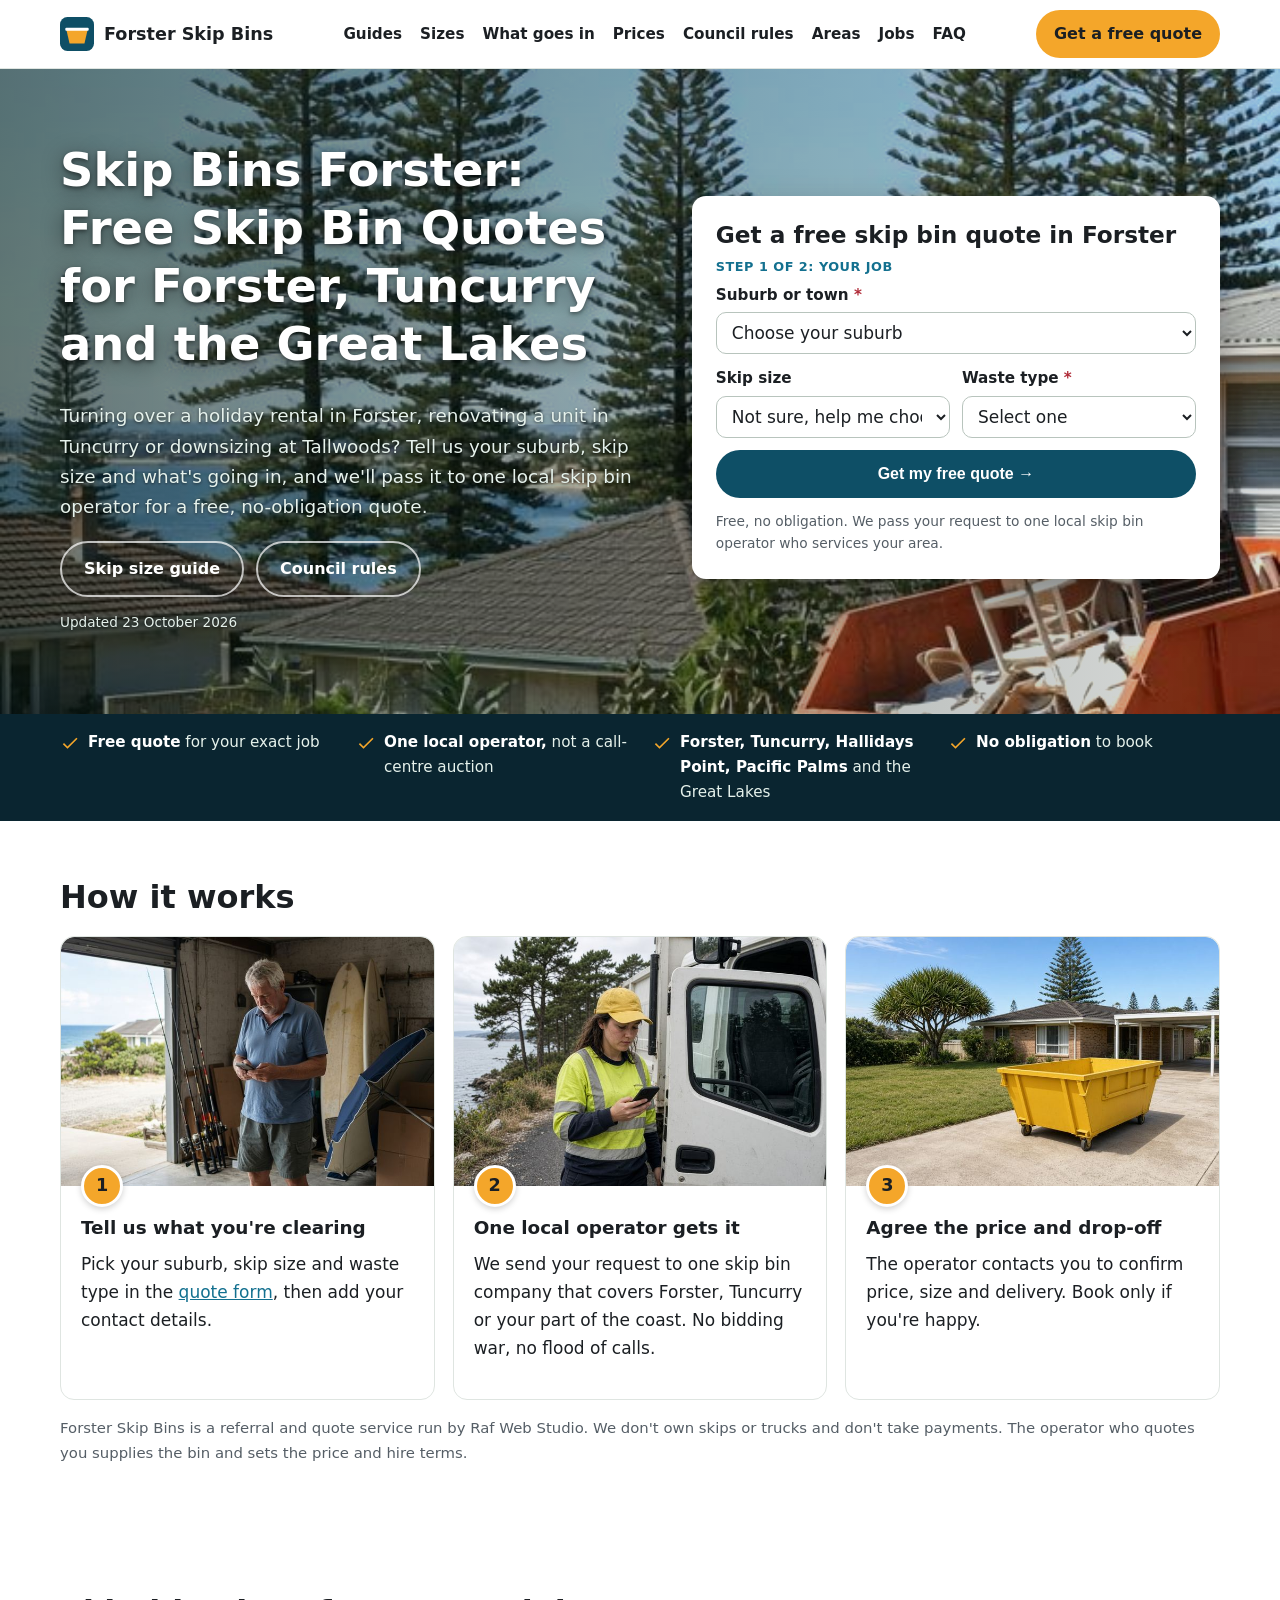
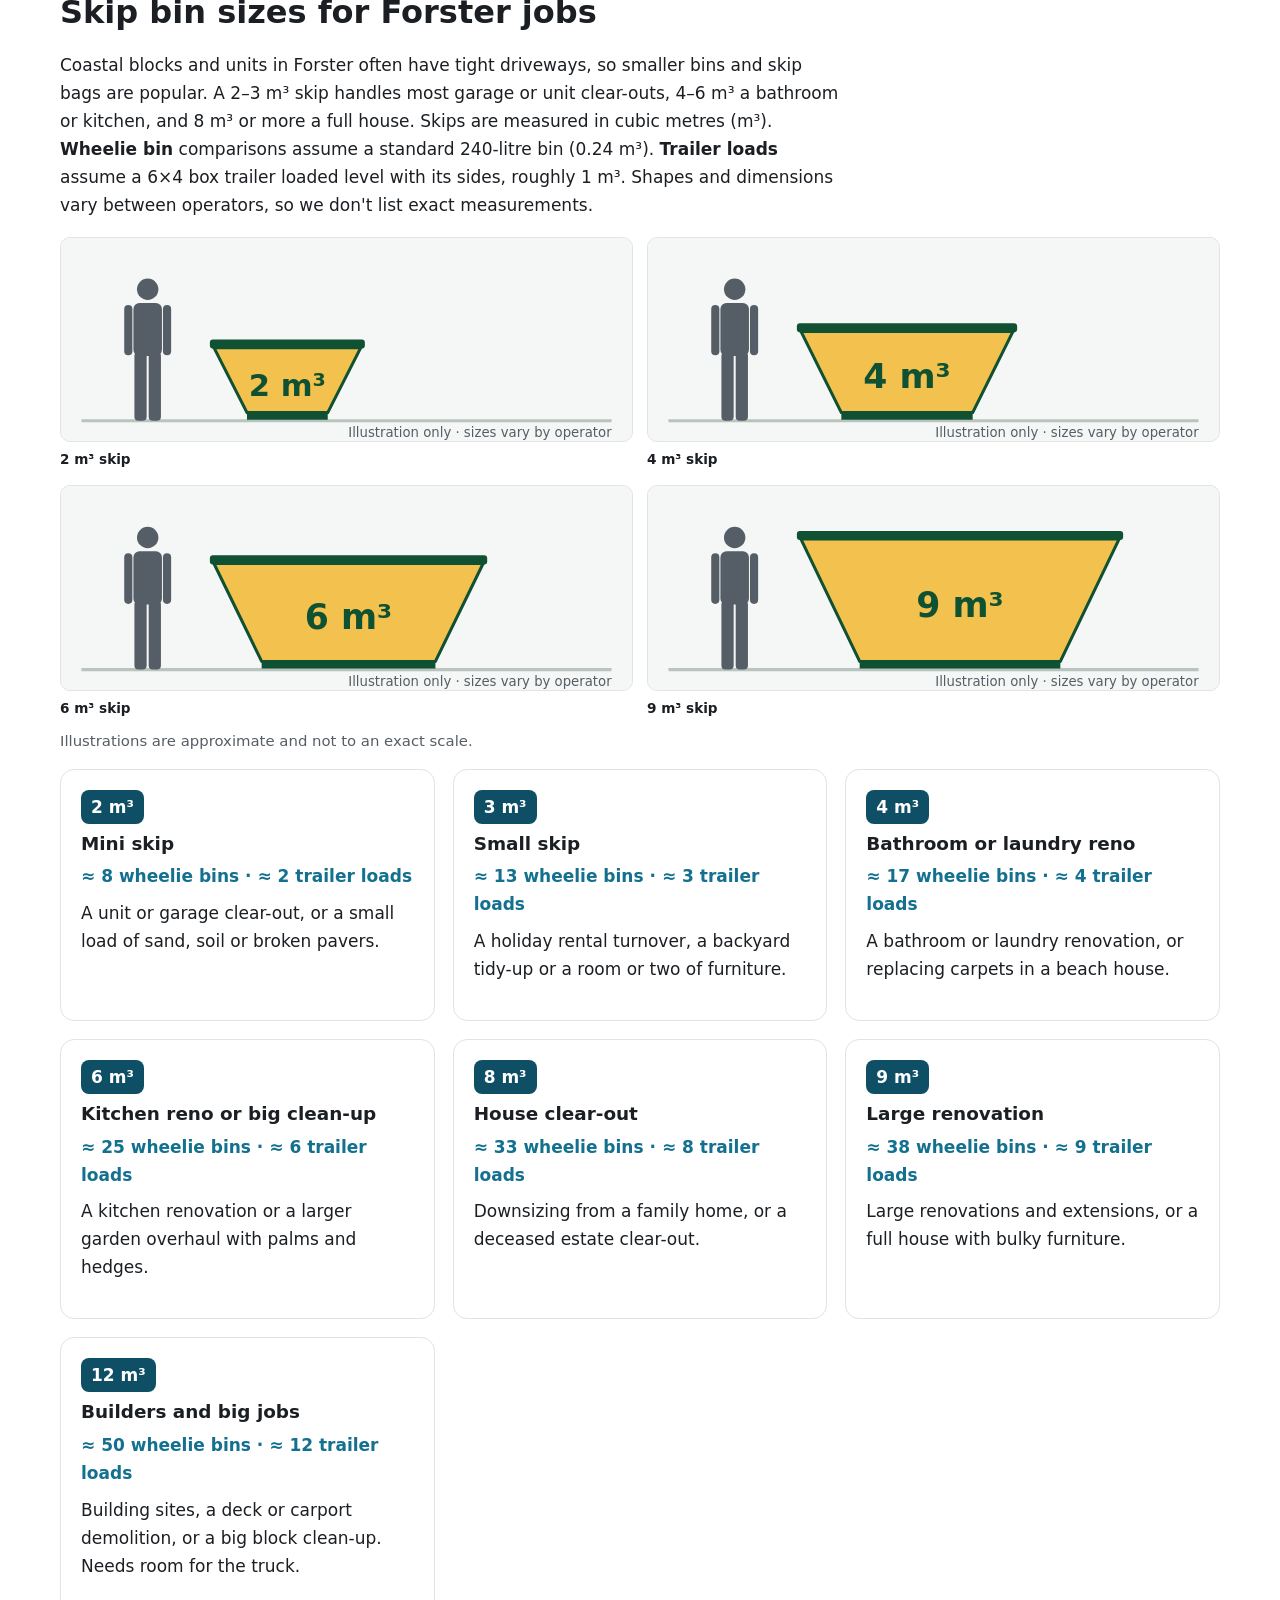
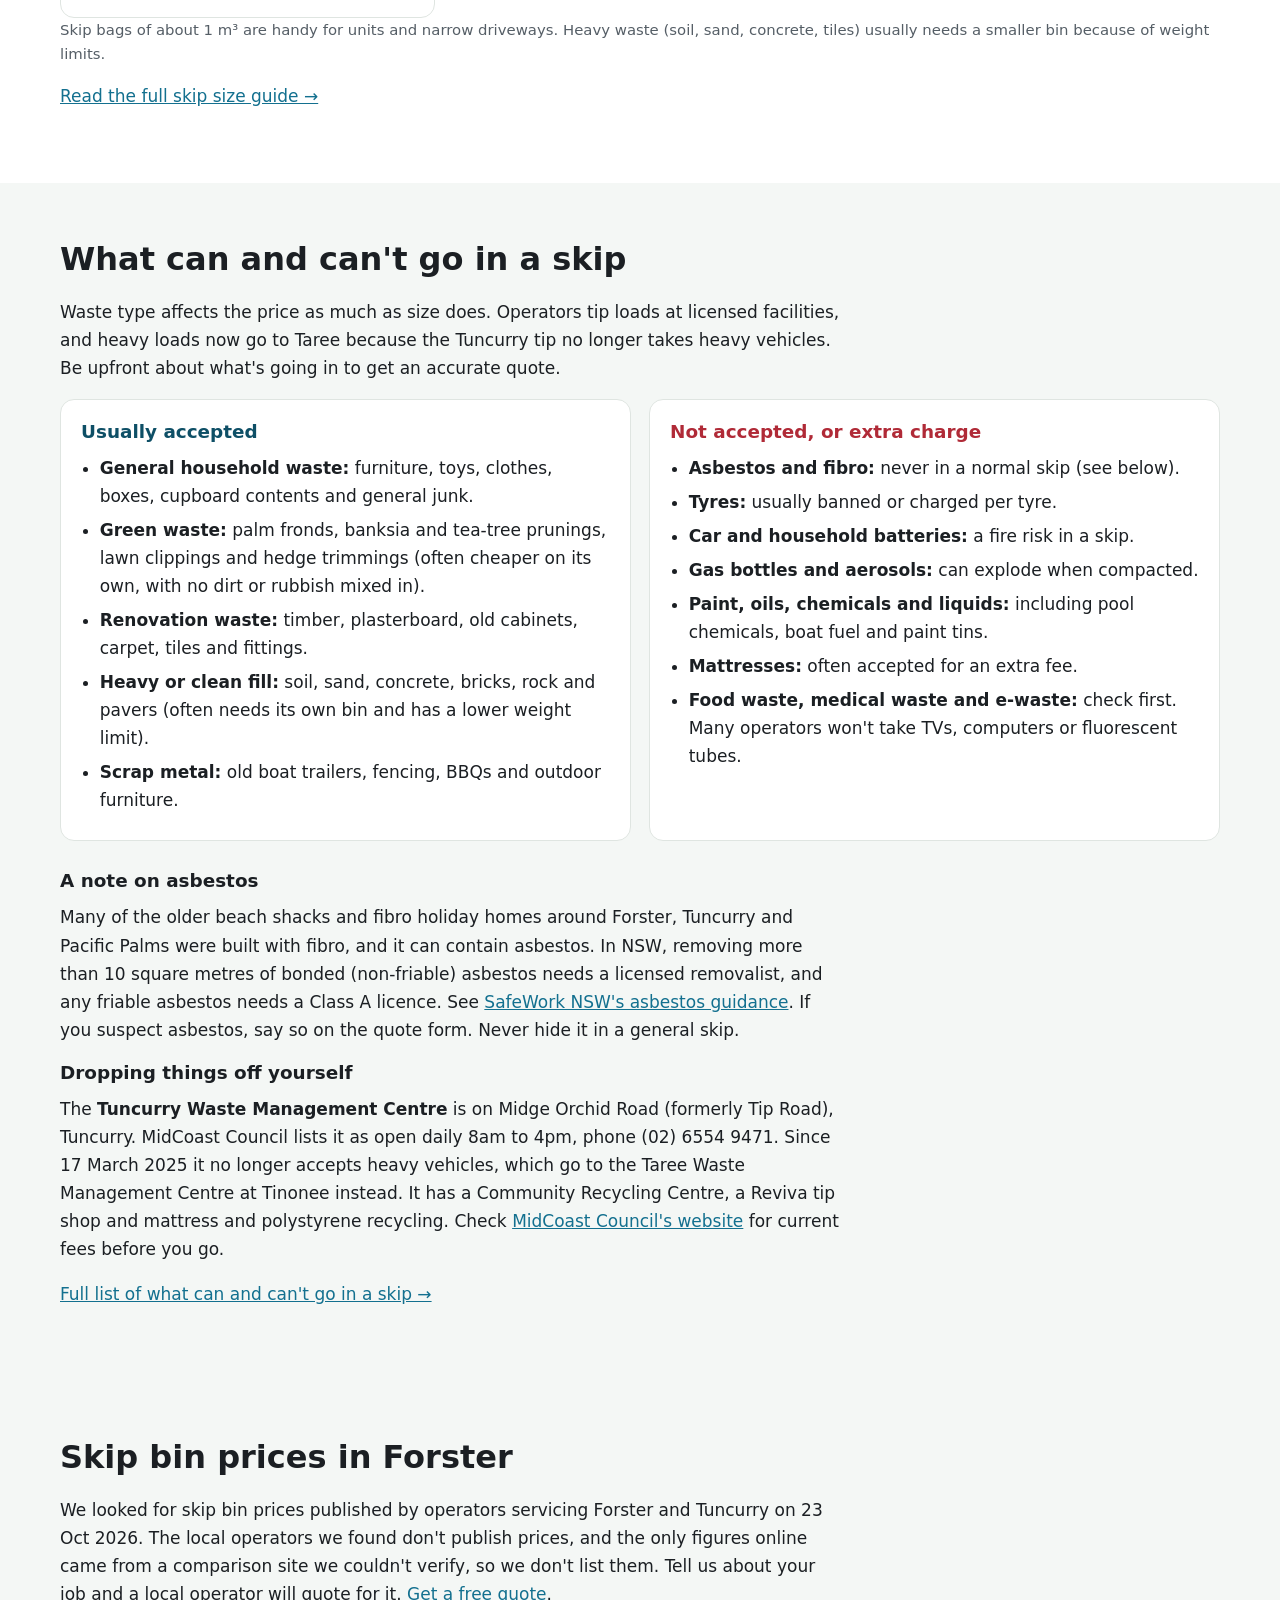
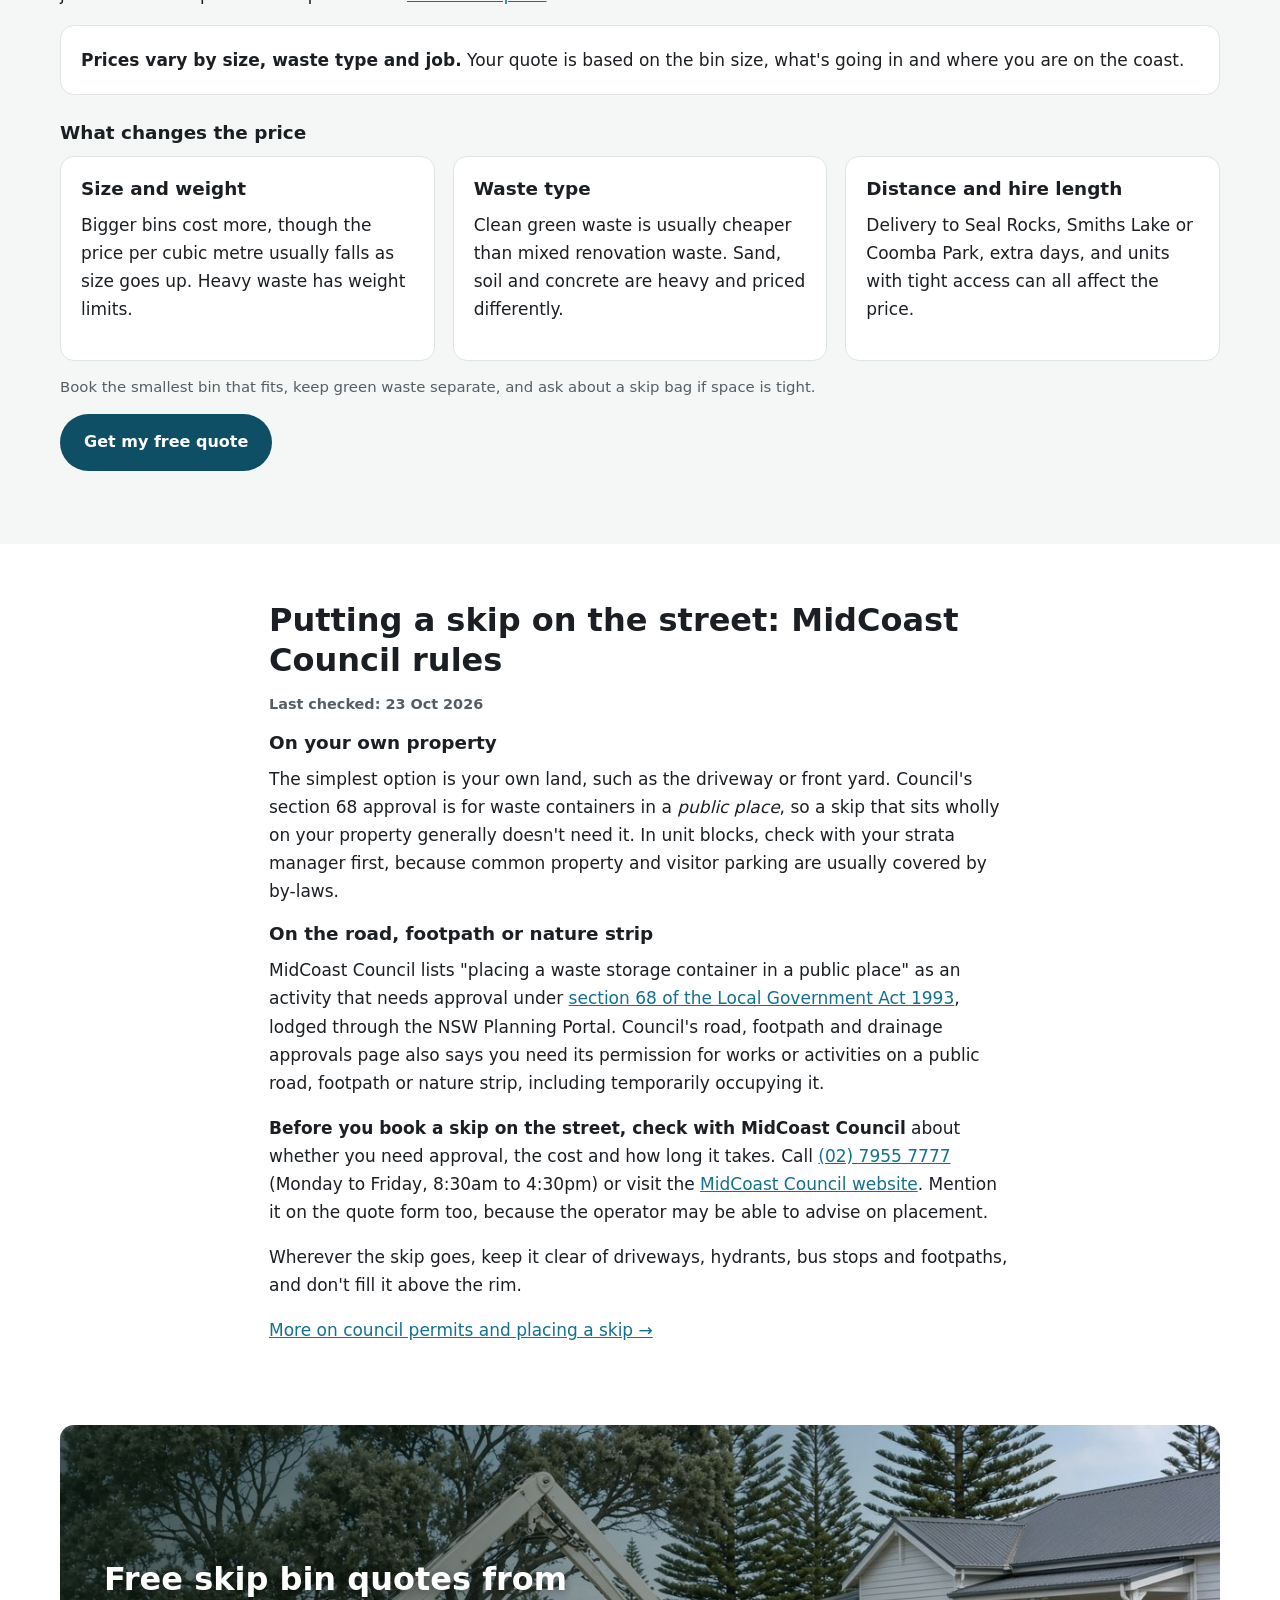
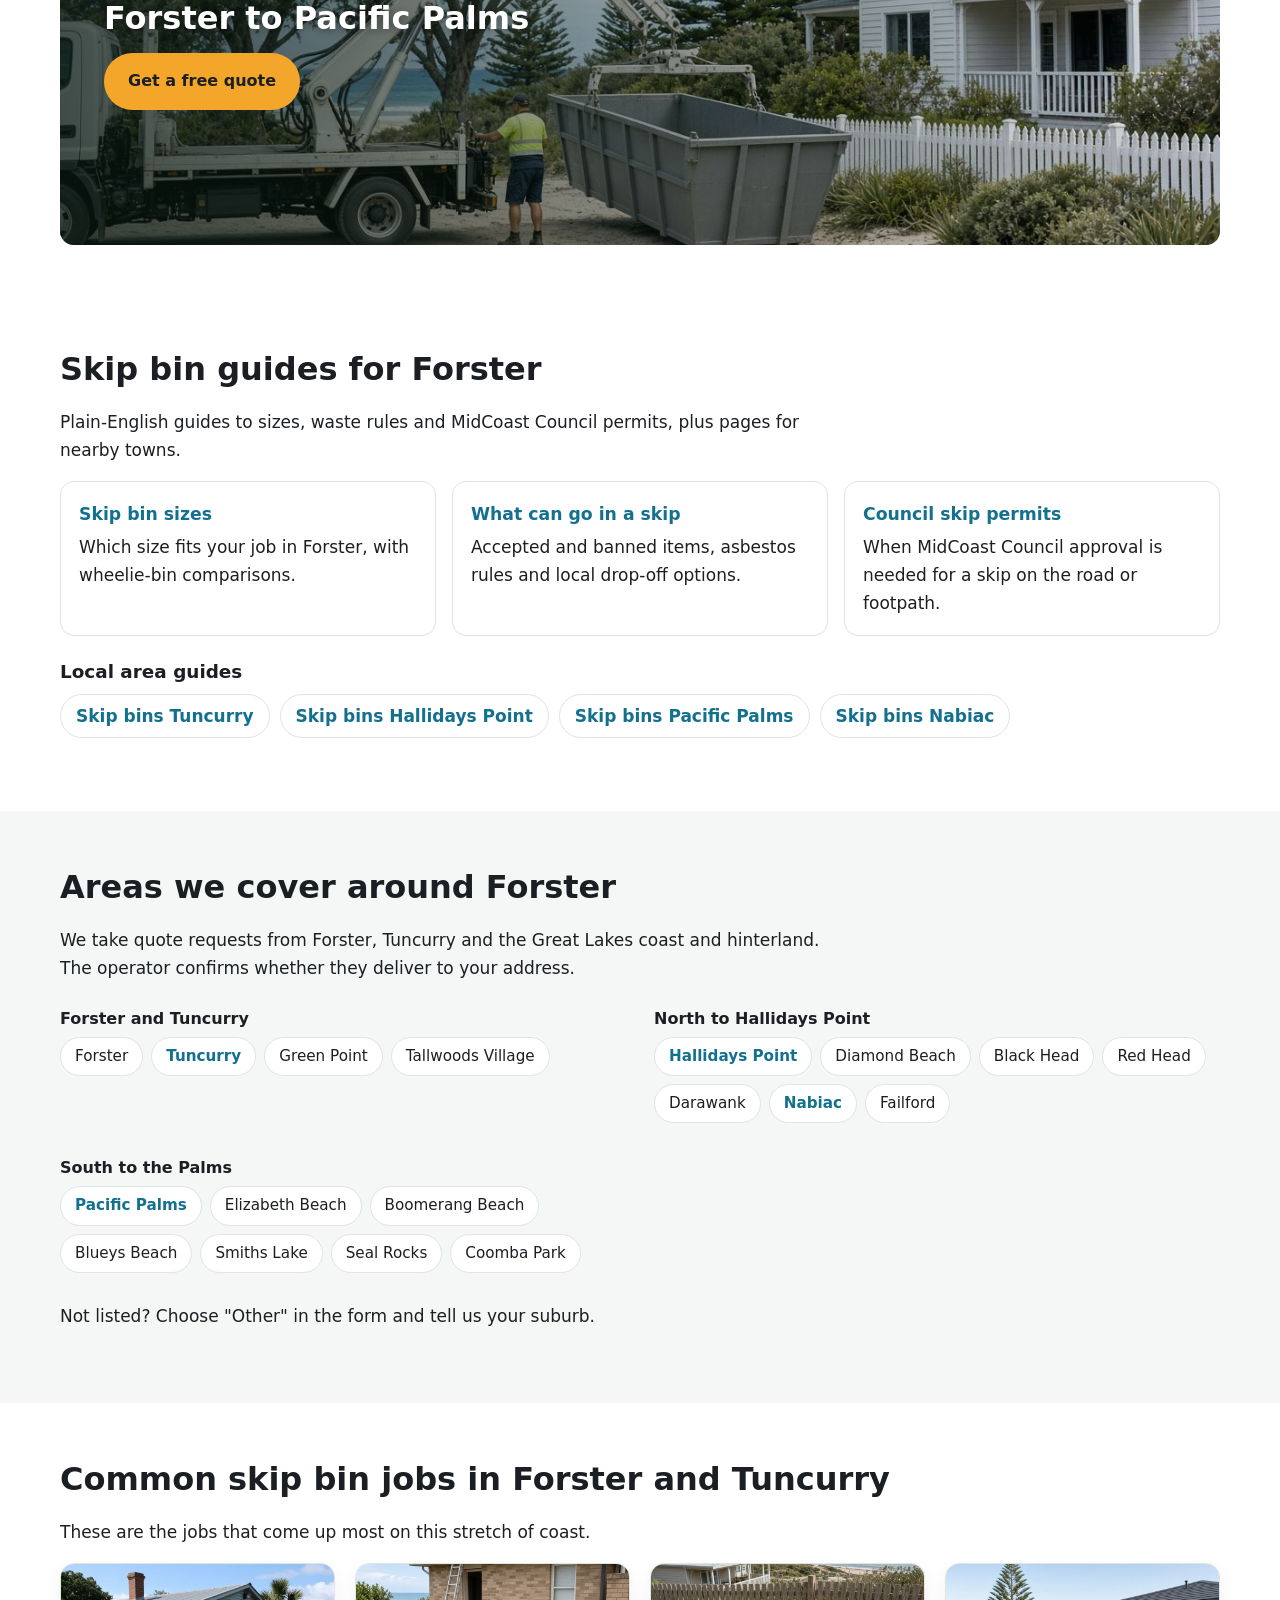
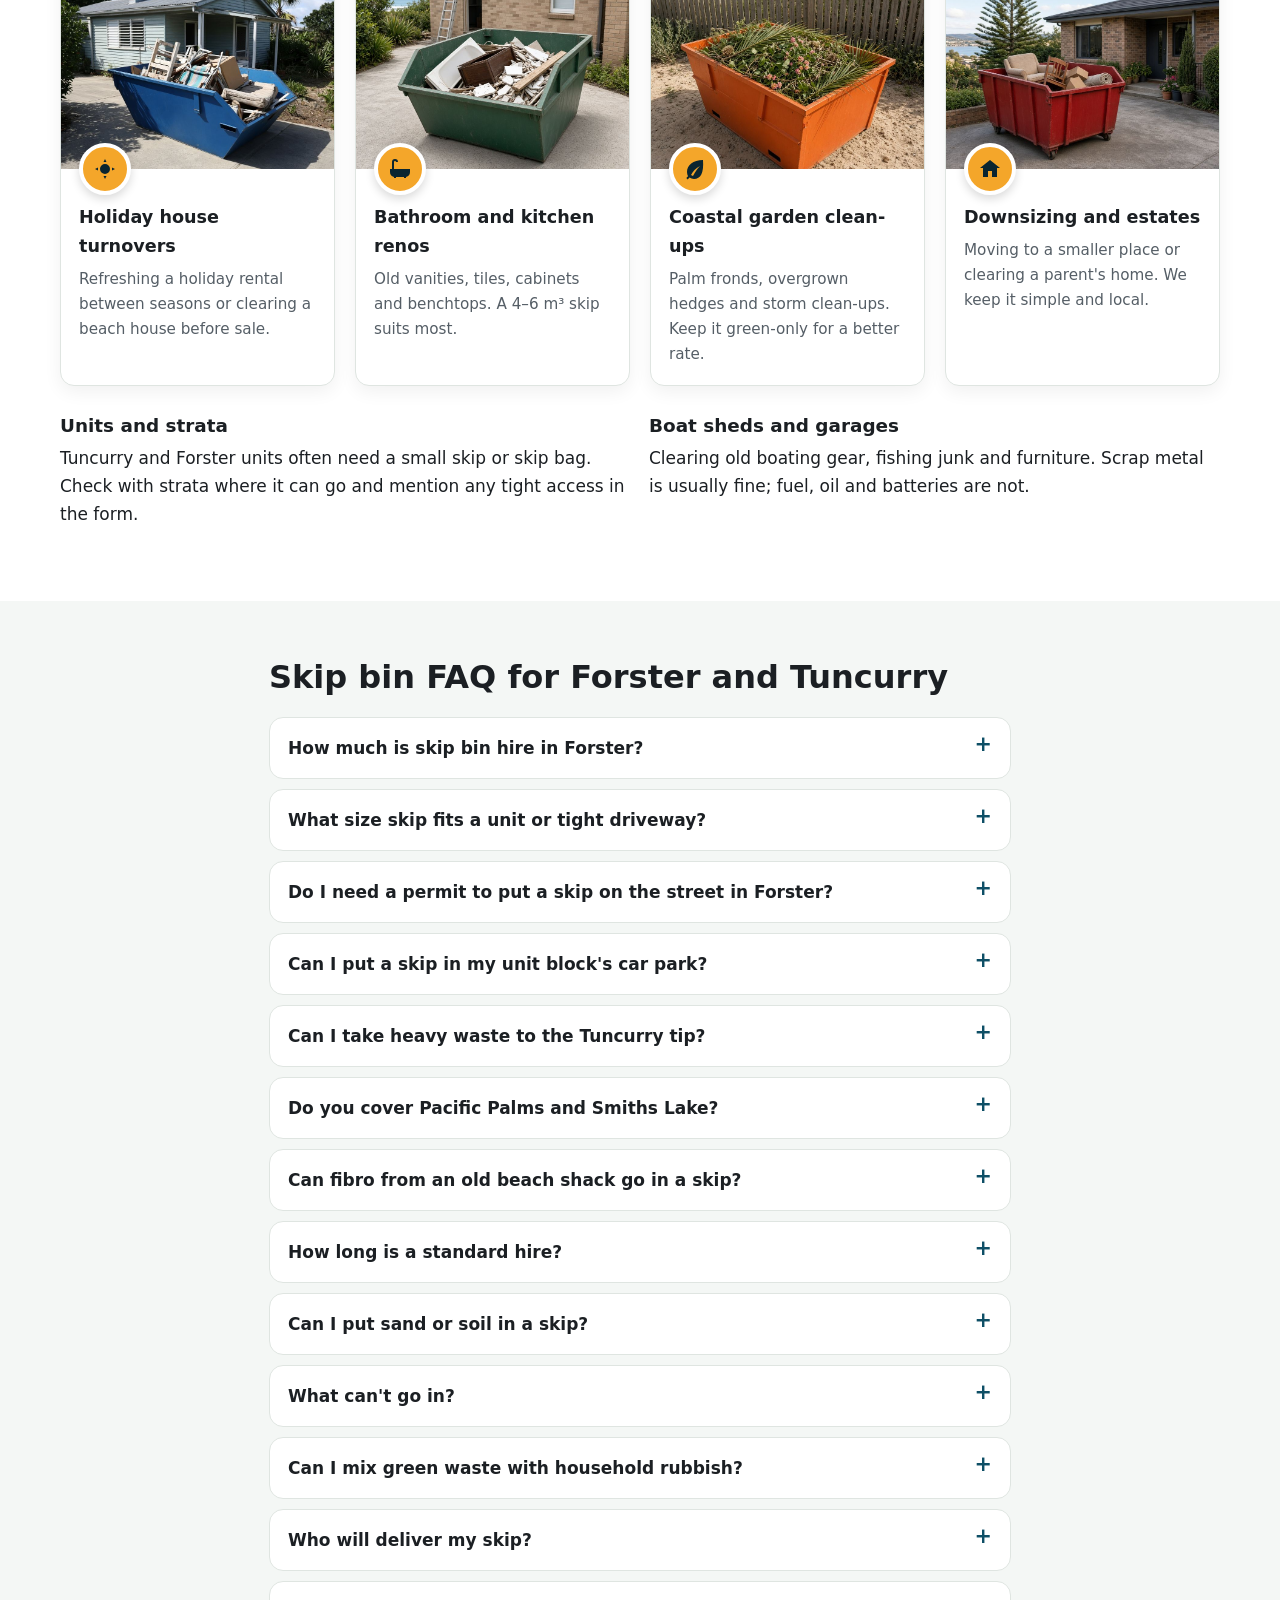
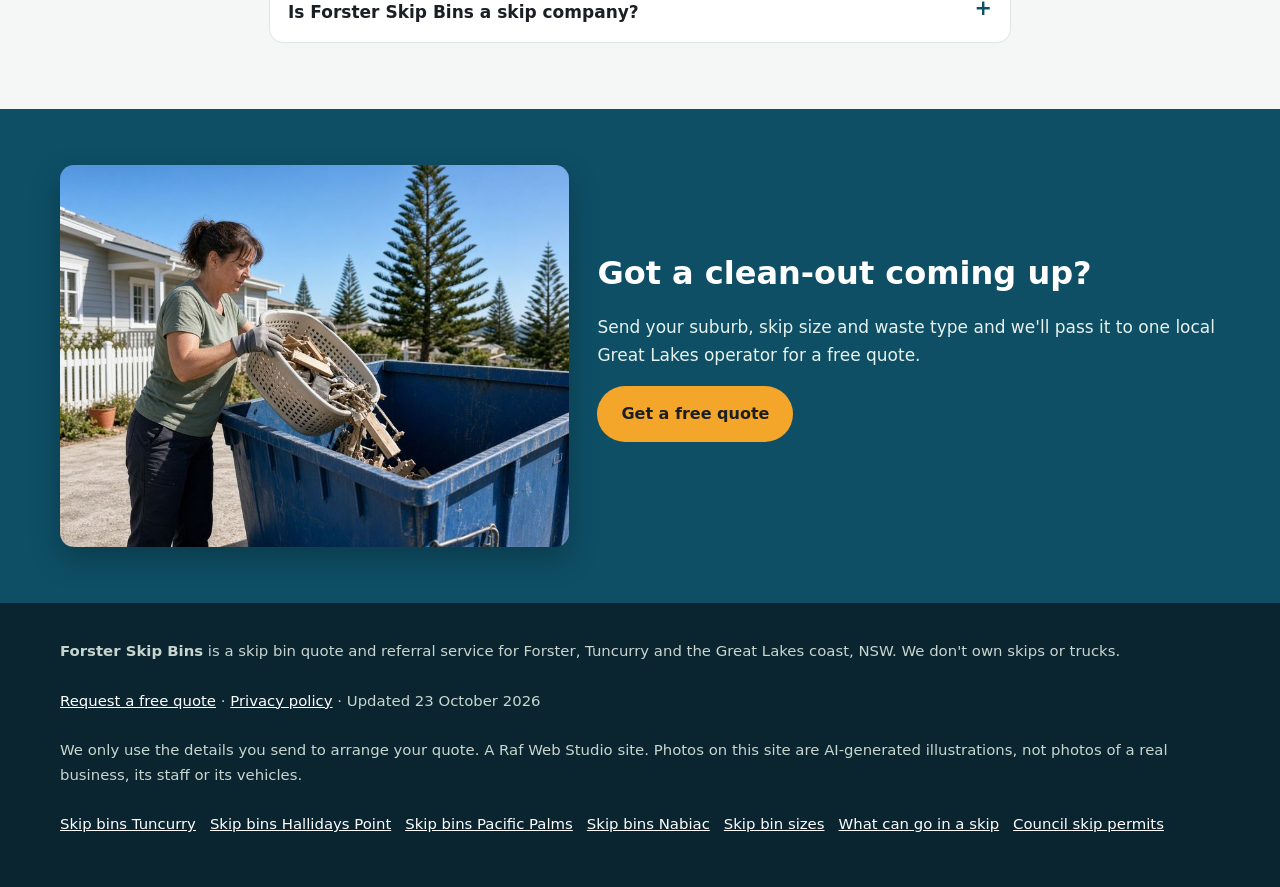
==== commit 8af11149: "Remove price-claim wording (competitive price / great deal)" ====
--- a/index.html
+++ b/index.html
@@ -375,7 +375,7 @@
 <section class="alt" id="pricing" aria-labelledby="pricing-h">
   <div class="wrap">
     <h2 id="pricing-h">Skip bin prices in Forster</h2>
-    <p class="intro">We looked for skip bin prices published by operators servicing Forster and Tuncurry on 23 Oct 2026. The local operators we found don't publish prices, and the only figures online came from a comparison site we couldn't verify, so we don't list them. Tell us about your job and we'll help you get a great deal from a local operator. <a href="#quote">Get a free quote</a>.</p>
+    <p class="intro">We looked for skip bin prices published by operators servicing Forster and Tuncurry on 23 Oct 2026. The local operators we found don't publish prices, and the only figures online came from a comparison site we couldn't verify, so we don't list them. Tell us about your job and a local operator will quote for it. <a href="#quote">Get a free quote</a>.</p>
     <div class="card"><p style="margin:0"><strong>Prices vary by size, waste type and job.</strong> Your quote is based on the bin size, what's going in and where you are on the coast.</p></div>
     <h3 style="margin-top:26px">What changes the price</h3>
     <div class="grid grid-3">
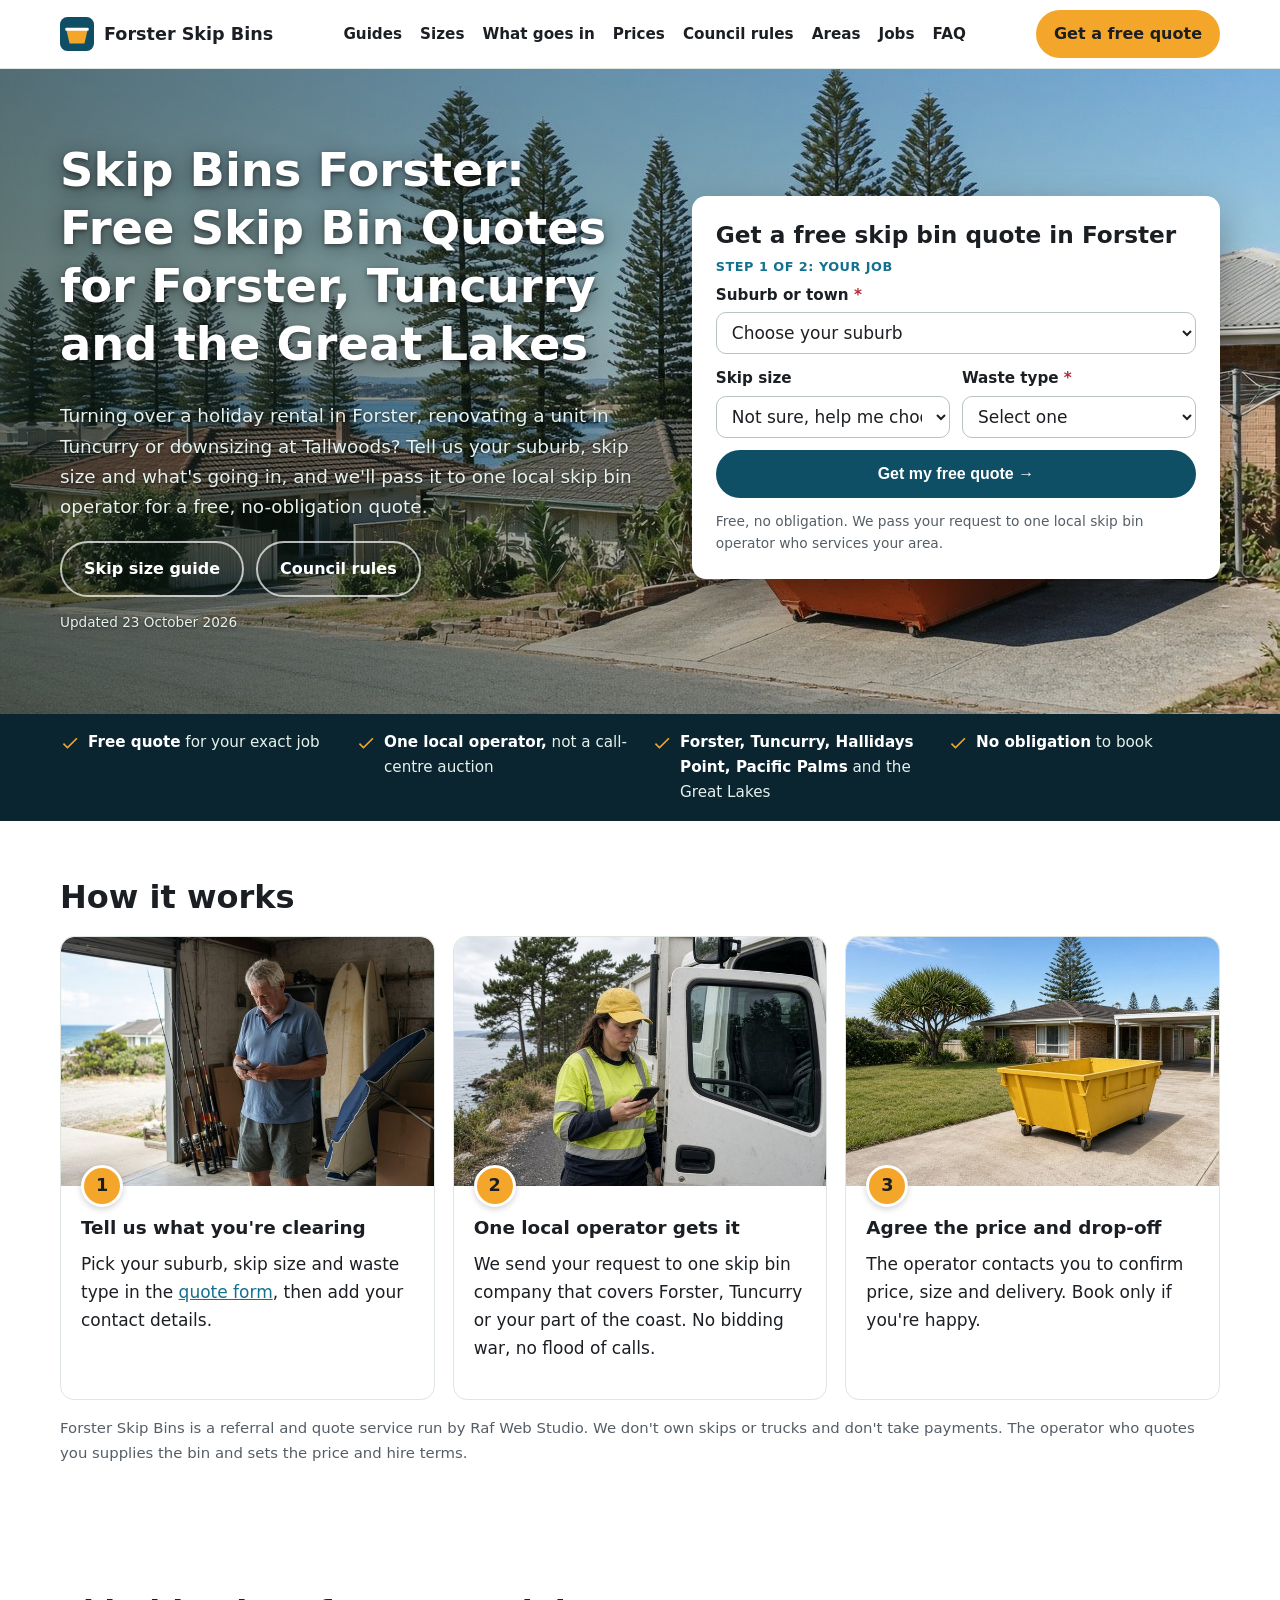
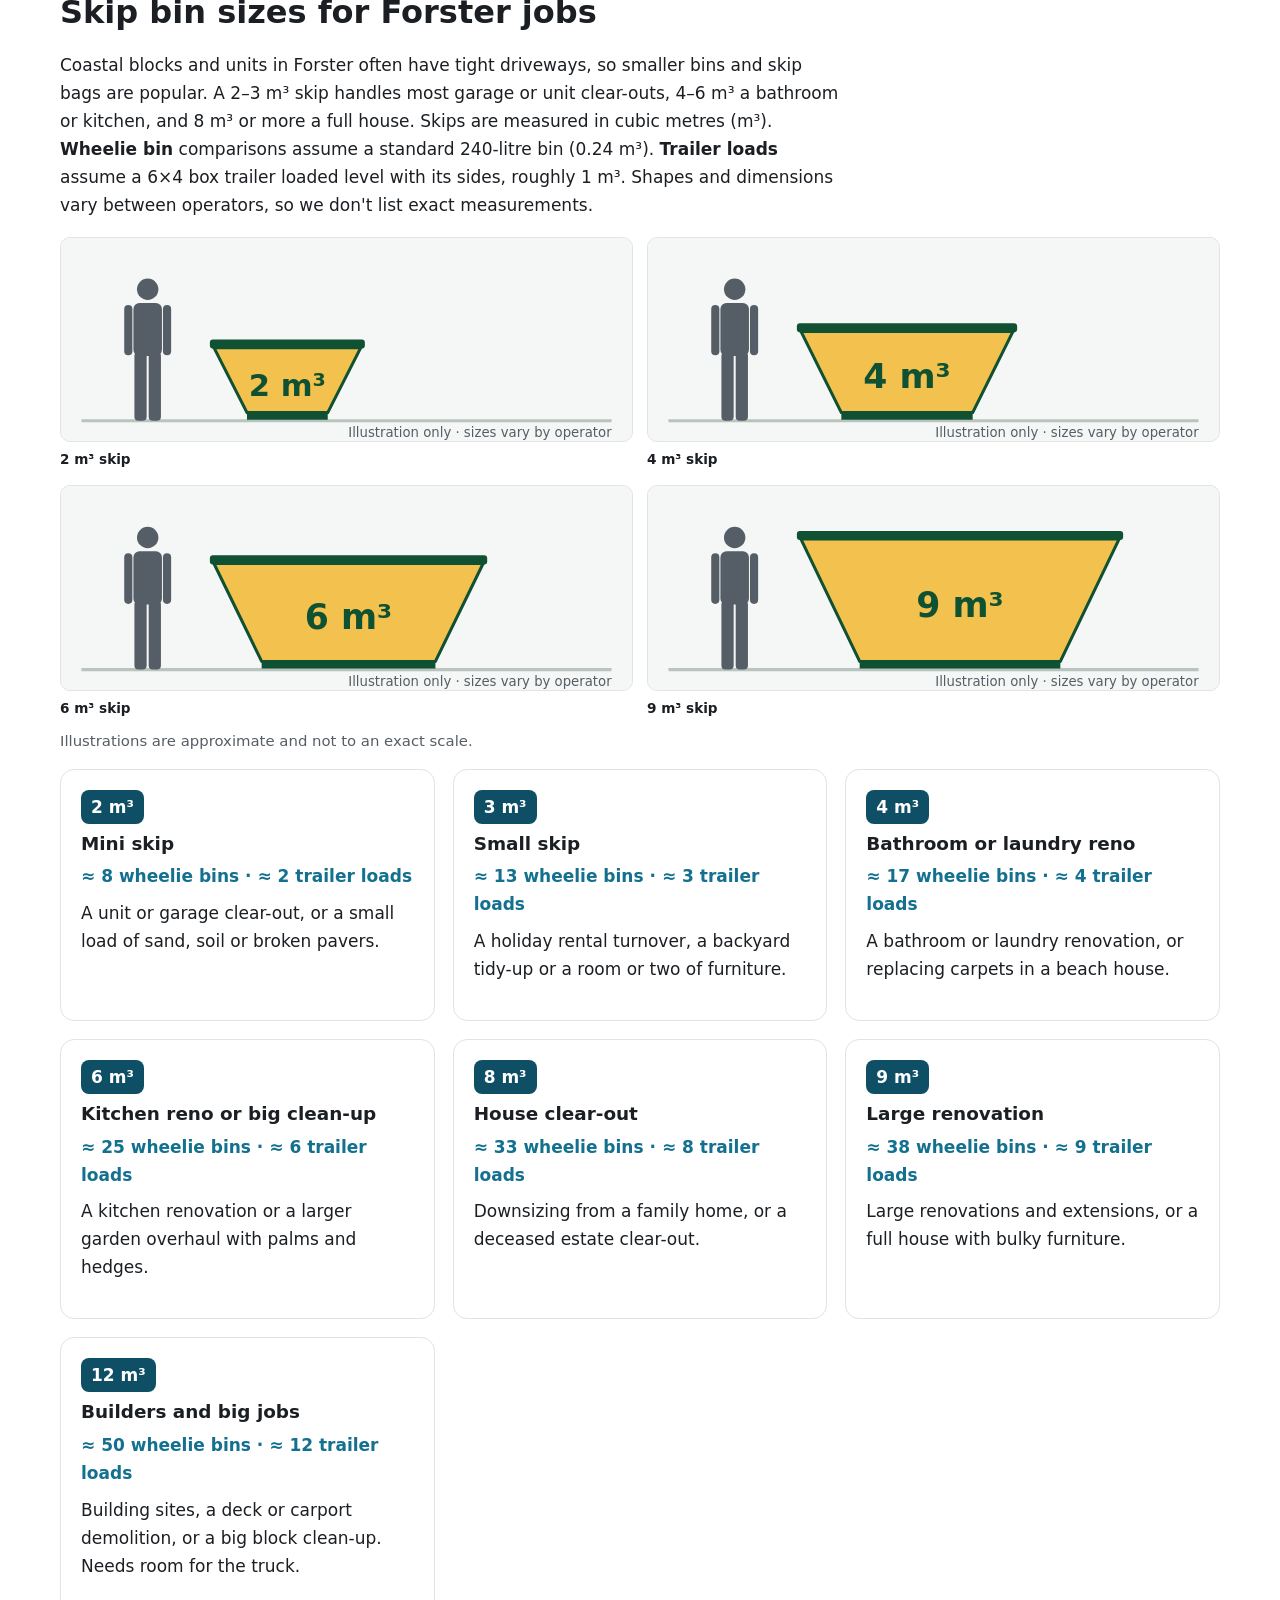
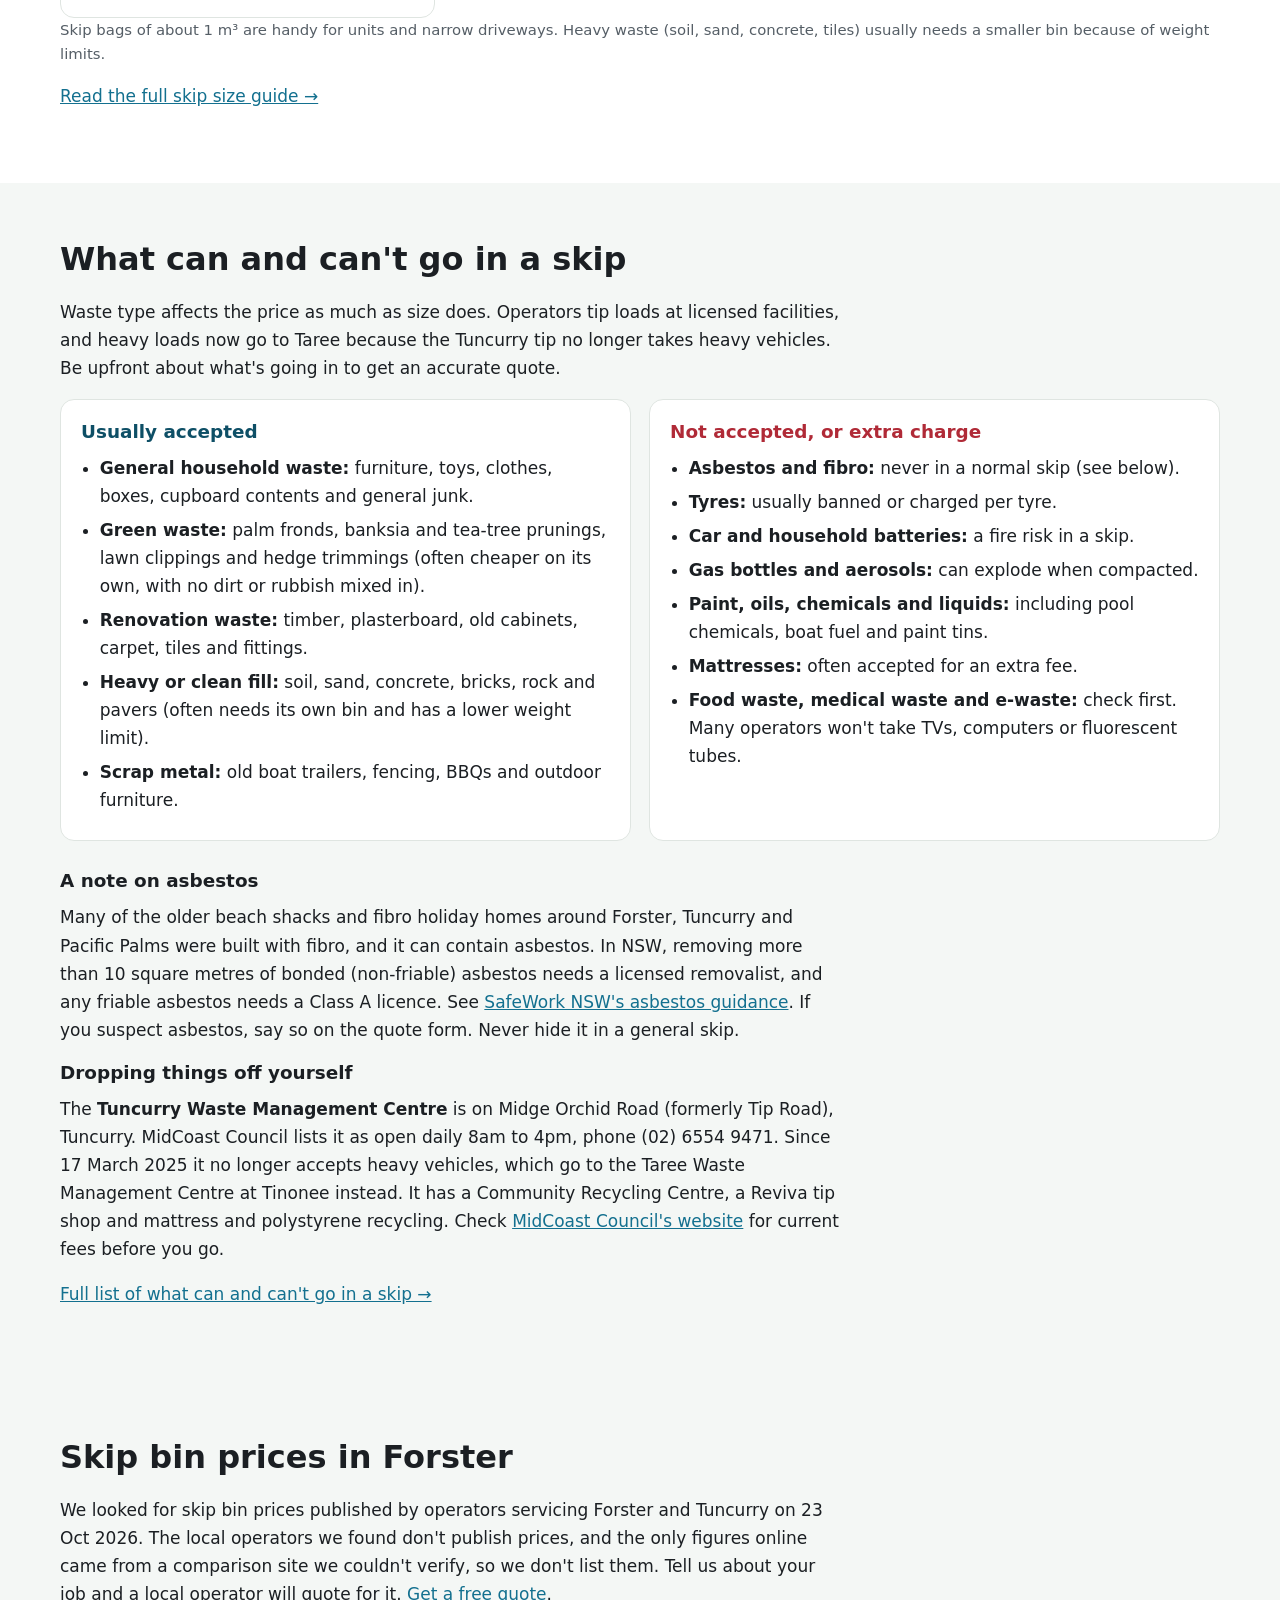
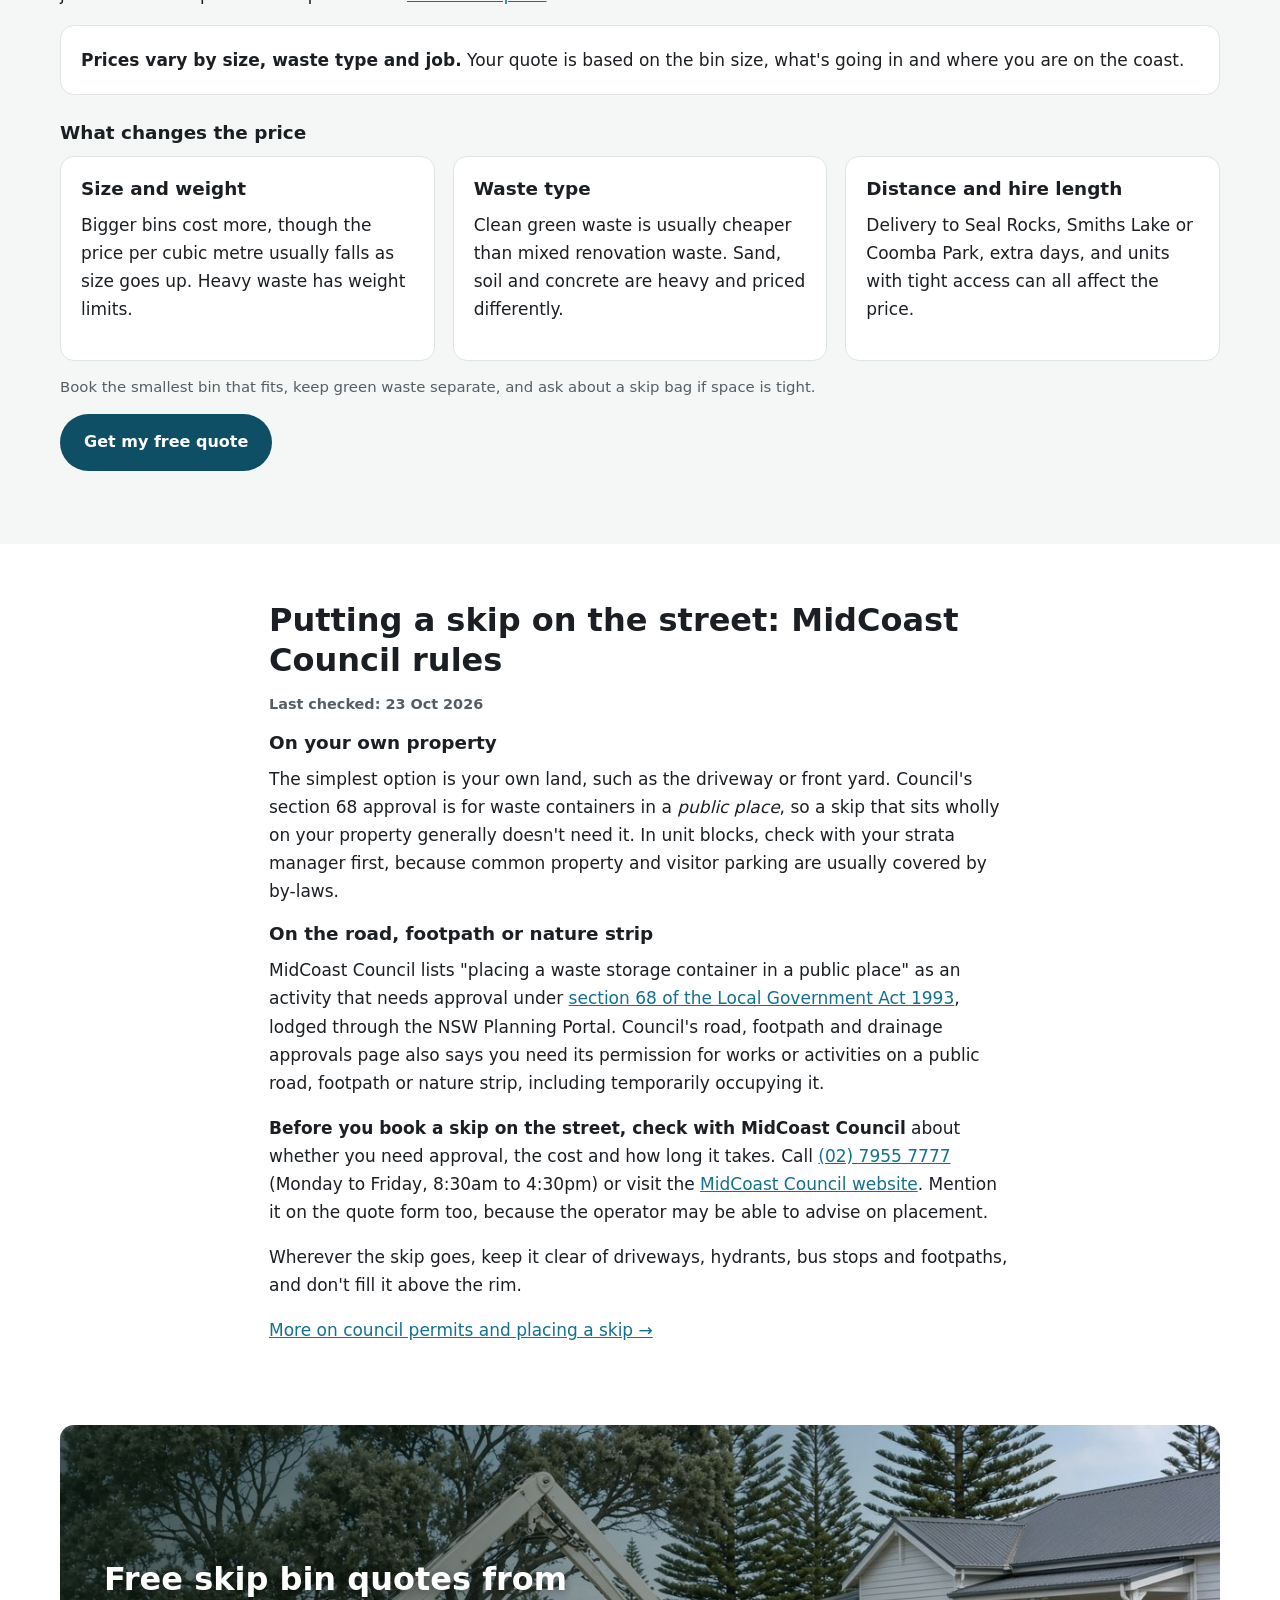
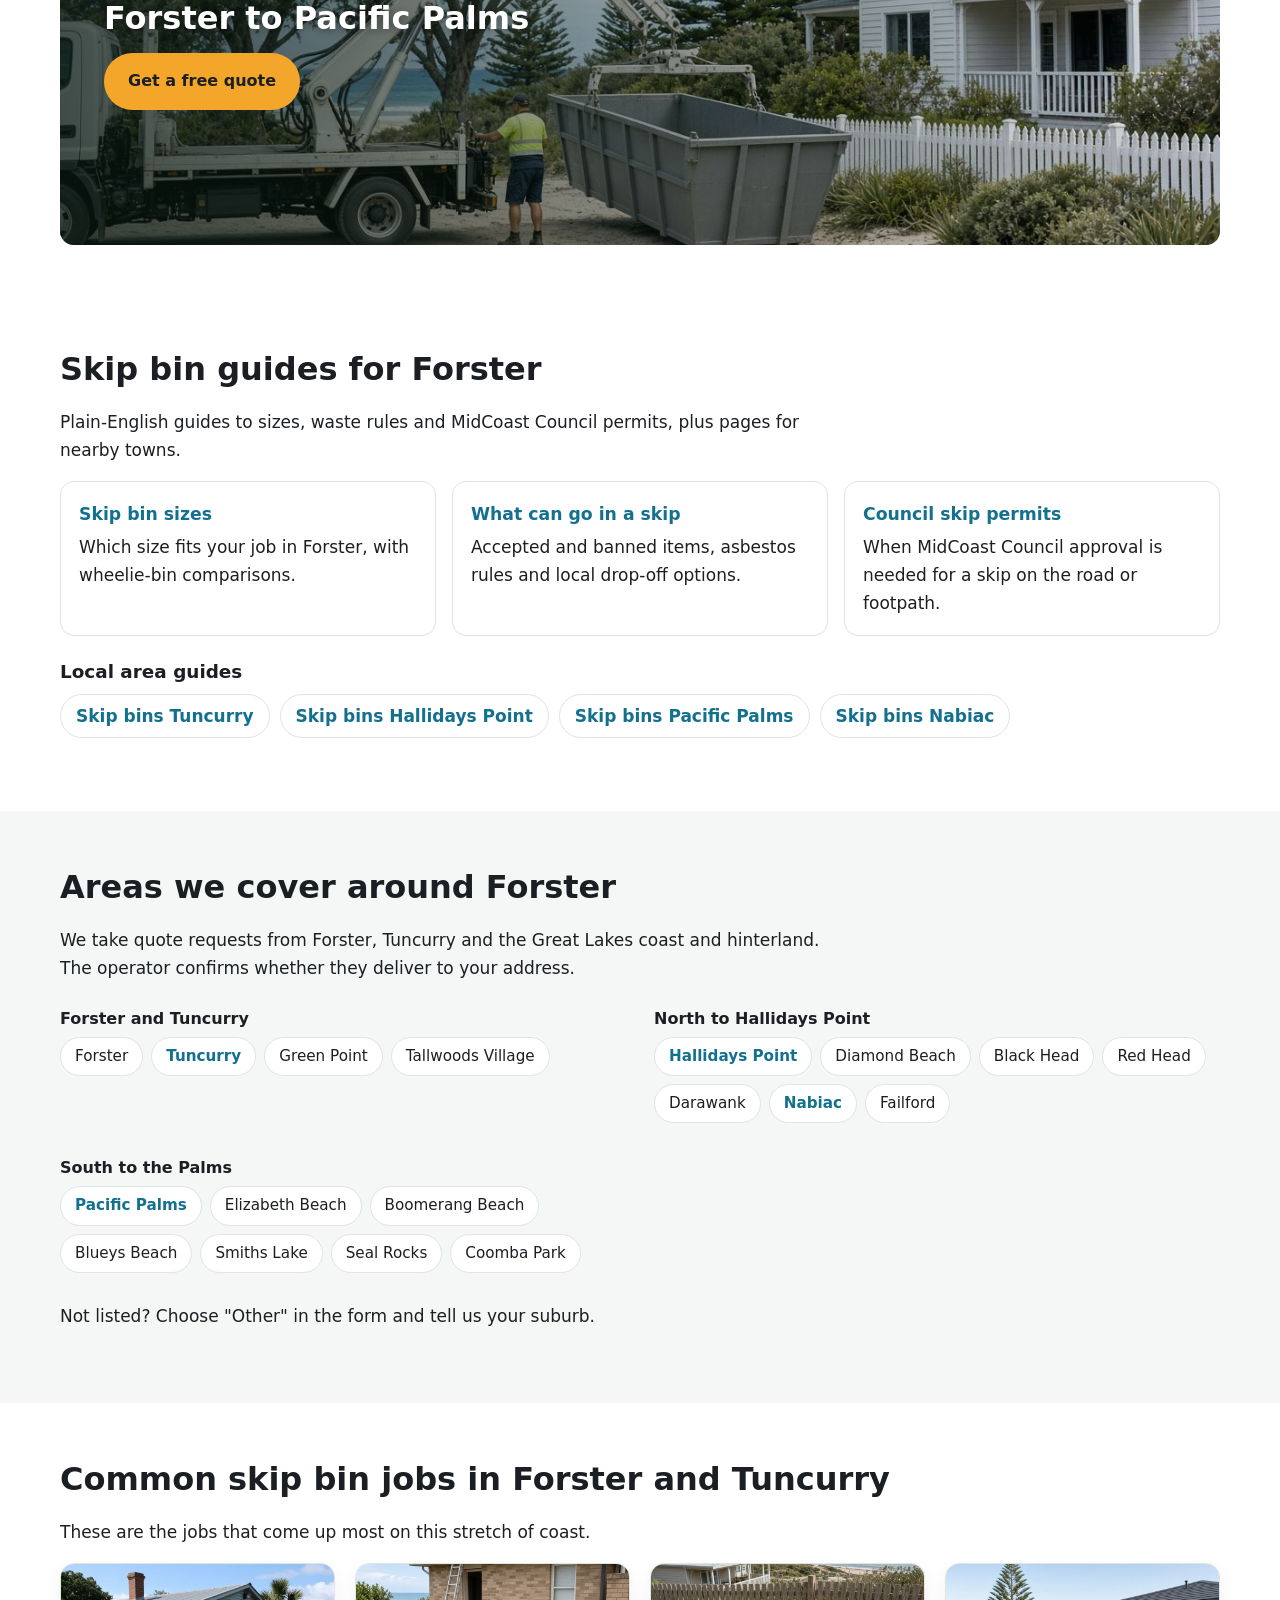
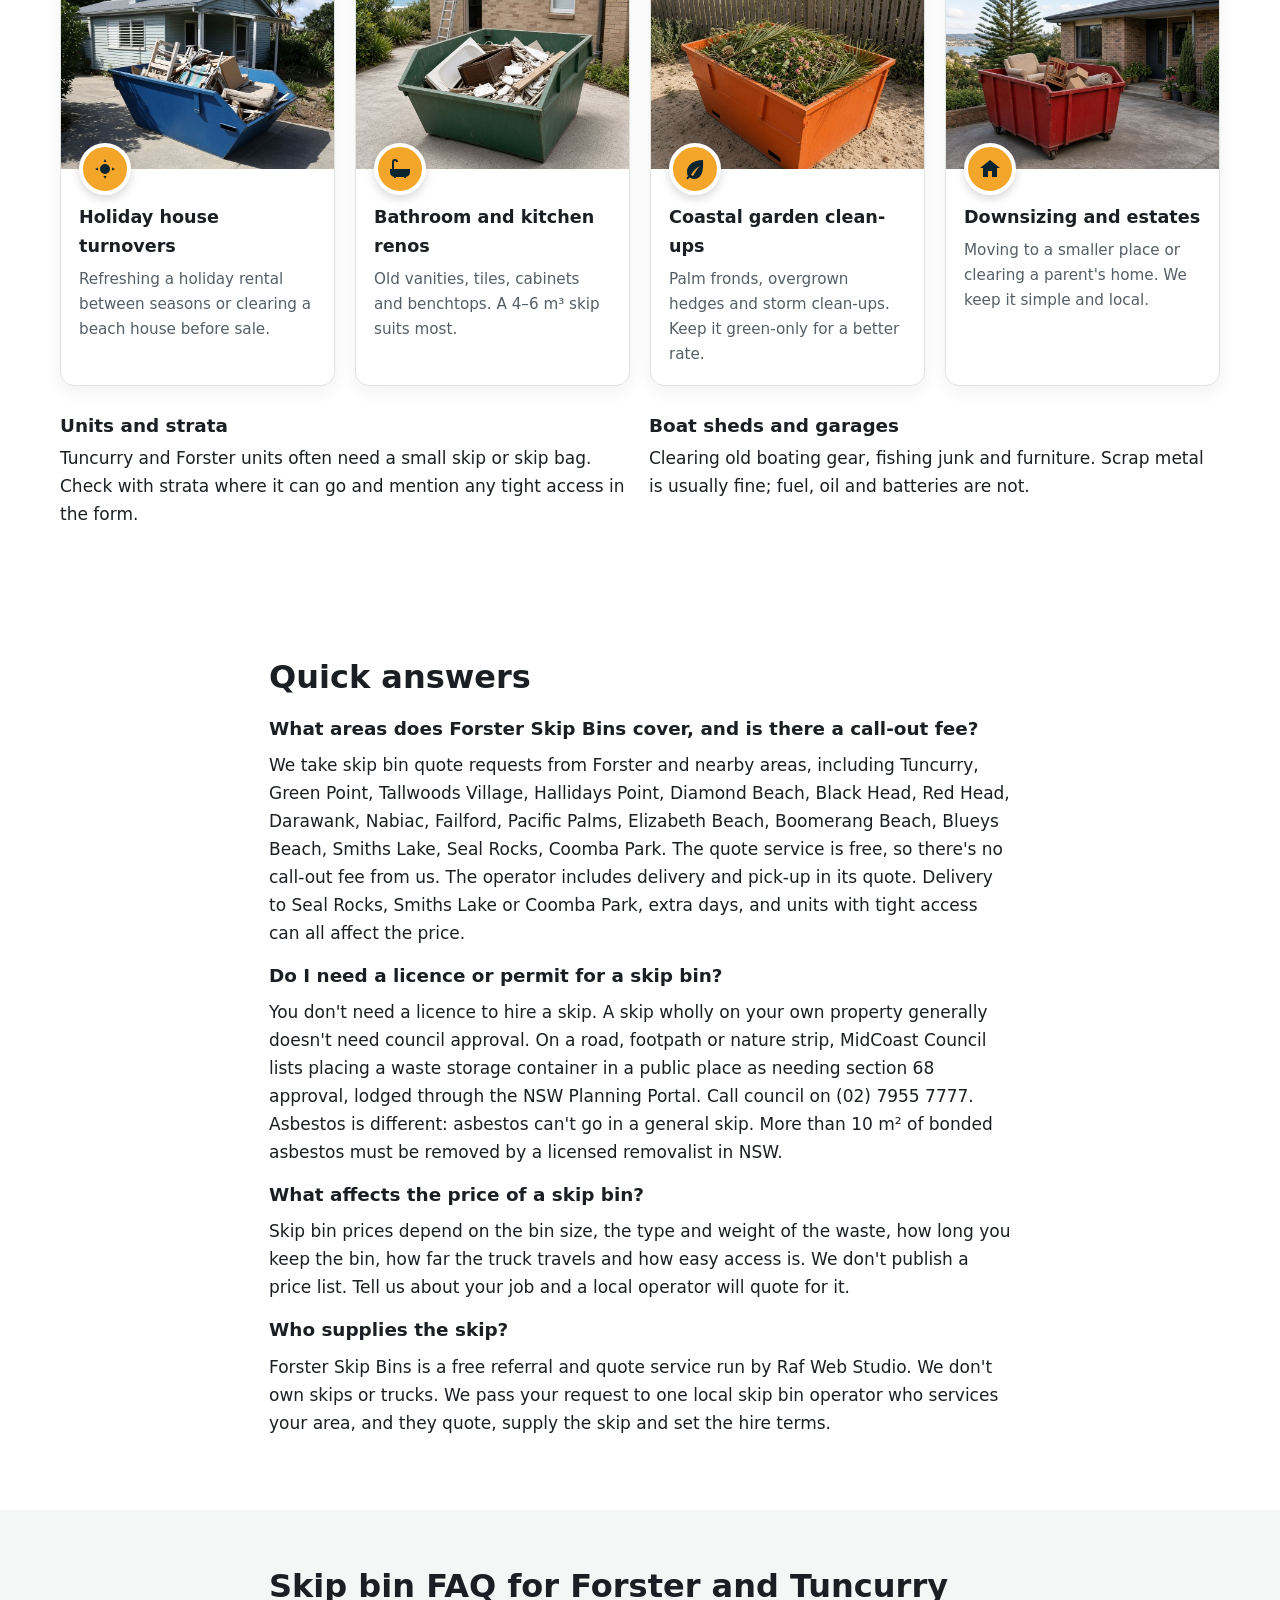
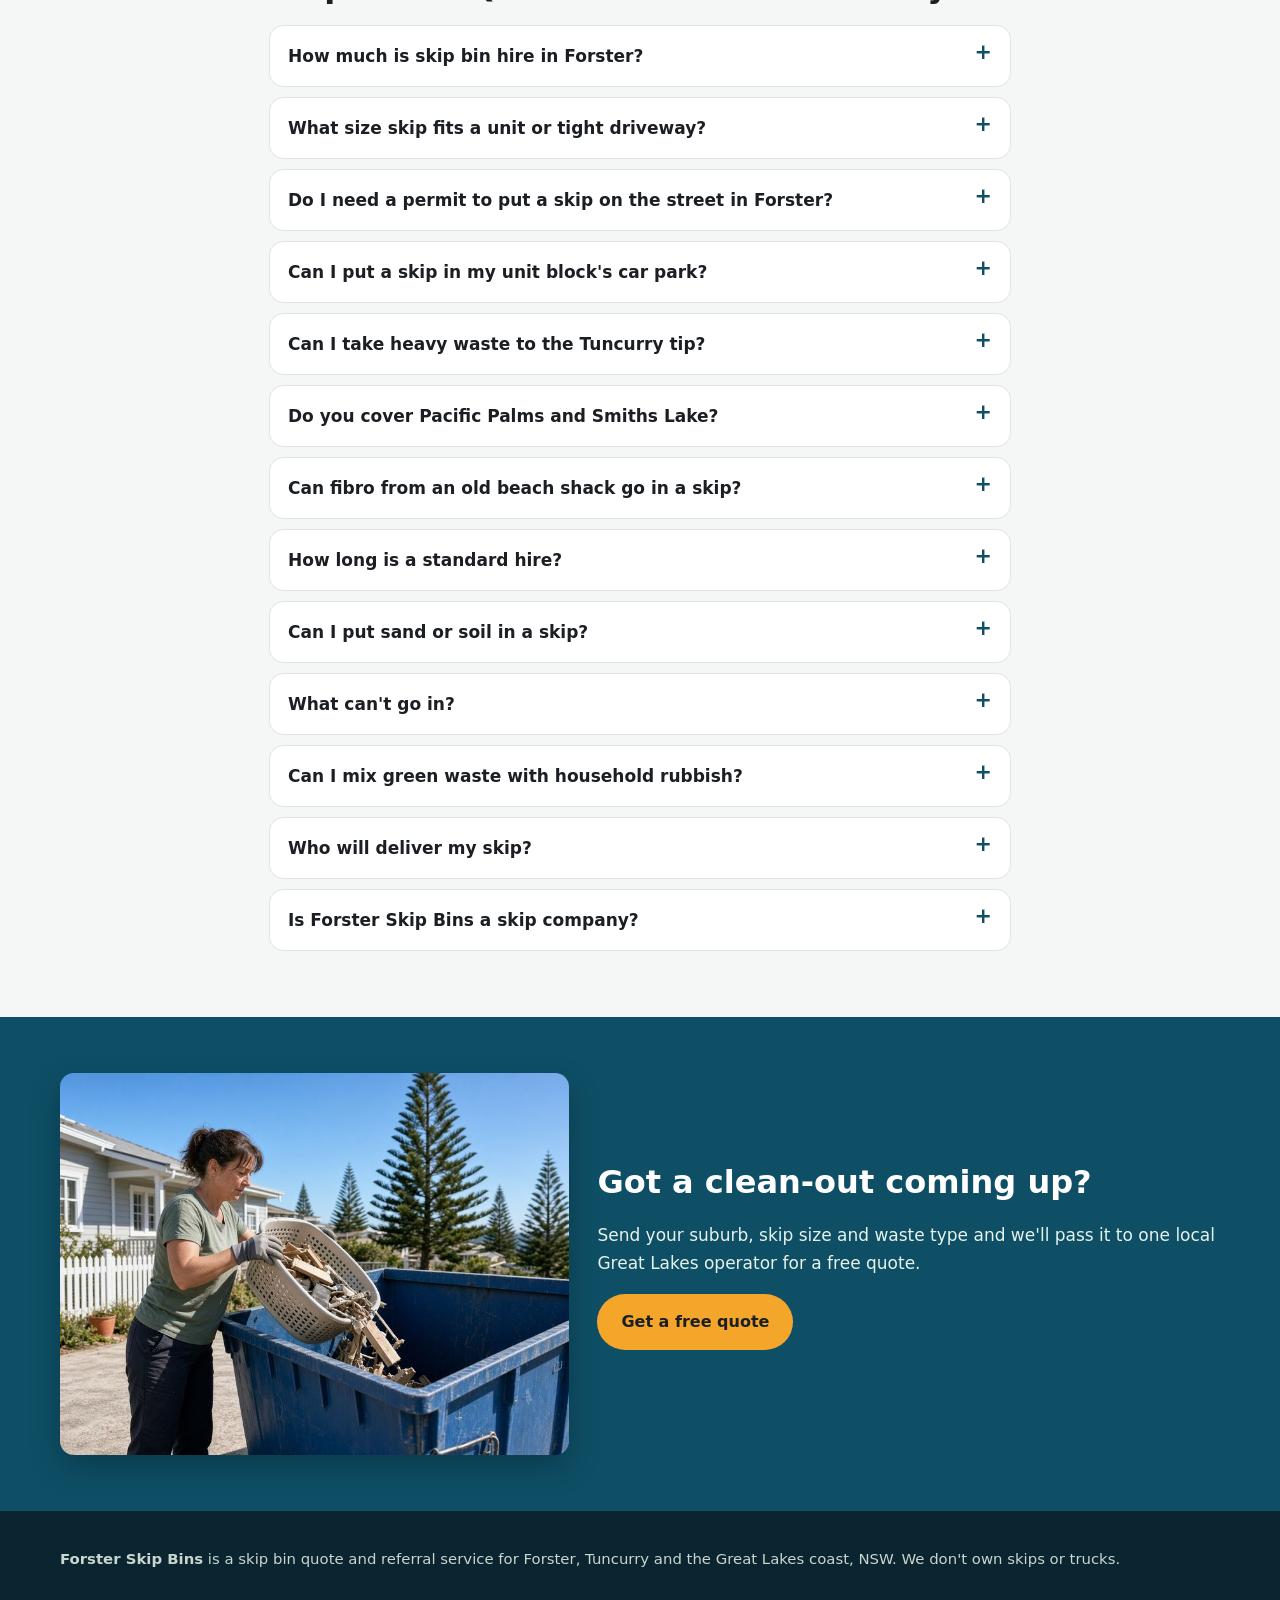
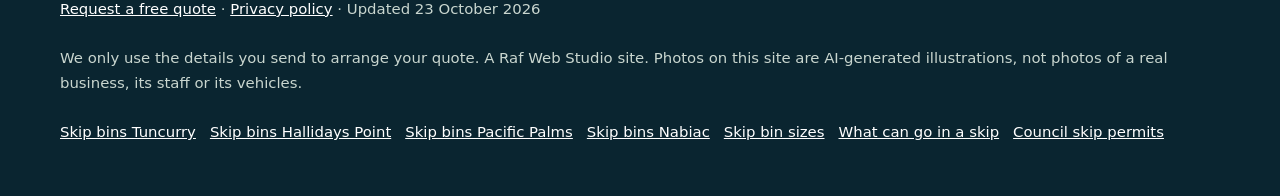
==== commit d4d25482: "AI search basics: LocalBusiness schema, quick answers in FAQ schema, llms.txt" ====
--- a/index.html
+++ b/index.html
@@ -33,6 +33,105 @@
 <script type="application/ld+json">
 {
  "@context": "https://schema.org",
+ "@type": "LocalBusiness",
+ "@id": "https://forsterskipbins.com/#business",
+ "name": "Forster Skip Bins",
+ "url": "https://forsterskipbins.com/",
+ "description": "Skip bins in Forster, Tuncurry, Green Point, Hallidays Point and Pacific Palms. Get a free, no-obligation skip bin quote from one local operator. A free referral and quote service run by Raf Web Studio. It doesn't own skips or trucks; one local operator quotes and supplies the skip.",
+ "image": "https://forsterskipbins.com/img/hero.jpg",
+ "areaServed": [
+  {
+   "@type": "AdministrativeArea",
+   "name": "MidCoast Council, NSW"
+  },
+  {
+   "@type": "Place",
+   "name": "Forster, NSW"
+  },
+  {
+   "@type": "Place",
+   "name": "Tuncurry, NSW"
+  },
+  {
+   "@type": "Place",
+   "name": "Green Point, NSW"
+  },
+  {
+   "@type": "Place",
+   "name": "Hallidays Point, NSW"
+  },
+  {
+   "@type": "Place",
+   "name": "Diamond Beach, NSW"
+  },
+  {
+   "@type": "Place",
+   "name": "Black Head, NSW"
+  },
+  {
+   "@type": "Place",
+   "name": "Tallwoods Village, NSW"
+  },
+  {
+   "@type": "Place",
+   "name": "Red Head, NSW"
+  },
+  {
+   "@type": "Place",
+   "name": "Pacific Palms, NSW"
+  },
+  {
+   "@type": "Place",
+   "name": "Elizabeth Beach, NSW"
+  },
+  {
+   "@type": "Place",
+   "name": "Boomerang Beach, NSW"
+  },
+  {
+   "@type": "Place",
+   "name": "Blueys Beach, NSW"
+  },
+  {
+   "@type": "Place",
+   "name": "Smiths Lake, NSW"
+  },
+  {
+   "@type": "Place",
+   "name": "Seal Rocks, NSW"
+  },
+  {
+   "@type": "Place",
+   "name": "Coomba Park, NSW"
+  },
+  {
+   "@type": "Place",
+   "name": "Nabiac, NSW"
+  },
+  {
+   "@type": "Place",
+   "name": "Failford, NSW"
+  },
+  {
+   "@type": "Place",
+   "name": "Darawank, NSW"
+  }
+ ],
+ "knowsAbout": [
+  "Skip bin hire",
+  "Skip bin sizes",
+  "Council skip bin permits",
+  "Waste disposal"
+ ],
+ "parentOrganization": {
+  "@type": "Organization",
+  "name": "Raf Web Studio"
+ }
+}
+</script>
+<script type="application/ld+json">
+{
+ "@context": "https://schema.org",
  "@type": "WebSite",
  "@id": "https://forsterskipbins.com/#website",
  "name": "Forster Skip Bins",
@@ -50,9 +149,7 @@
  "description": "Free skip bin hire quotes in Forster and surrounding suburbs. We pass your request to one local skip bin operator.",
  "url": "https://forsterskipbins.com/",
  "provider": {
-  "@type": "Organization",
-  "name": "Forster Skip Bins",
-  "url": "https://forsterskipbins.com/"
+  "@id": "https://forsterskipbins.com/#business"
  },
  "areaServed": [
   {
@@ -241,6 +338,38 @@
    "acceptedAnswer": {
     "@type": "Answer",
     "text": "No. It's a free referral and quote service run by Raf Web Studio. The operator who quotes you supplies the bin."
+   }
+  },
+  {
+   "@type": "Question",
+   "name": "What areas does Forster Skip Bins cover, and is there a call-out fee?",
+   "acceptedAnswer": {
+    "@type": "Answer",
+    "text": "We take skip bin quote requests from Forster and nearby areas, including Tuncurry, Green Point, Tallwoods Village, Hallidays Point, Diamond Beach, Black Head, Red Head, Darawank, Nabiac, Failford, Pacific Palms, Elizabeth Beach, Boomerang Beach, Blueys Beach, Smiths Lake, Seal Rocks, Coomba Park. The quote service is free, so there's no call-out fee from us. The operator includes delivery and pick-up in its quote. Delivery to Seal Rocks, Smiths Lake or Coomba Park, extra days, and units with tight access can all affect the price."
+   }
+  },
+  {
+   "@type": "Question",
+   "name": "Do I need a licence or permit for a skip bin?",
+   "acceptedAnswer": {
+    "@type": "Answer",
+    "text": "You don't need a licence to hire a skip. A skip wholly on your own property generally doesn't need council approval. On a road, footpath or nature strip, MidCoast Council lists placing a waste storage container in a public place as needing section 68 approval, lodged through the NSW Planning Portal. Call council on (02) 7955 7777. Asbestos is different: asbestos can't go in a general skip. More than 10 m² of bonded asbestos must be removed by a licensed removalist in NSW."
+   }
+  },
+  {
+   "@type": "Question",
+   "name": "What affects the price of a skip bin?",
+   "acceptedAnswer": {
+    "@type": "Answer",
+    "text": "Skip bin prices depend on the bin size, the type and weight of the waste, how long you keep the bin, how far the truck travels and how easy access is. We don't publish a price list. Tell us about your job and a local operator will quote for it."
+   }
+  },
+  {
+   "@type": "Question",
+   "name": "Who supplies the skip?",
+   "acceptedAnswer": {
+    "@type": "Answer",
+    "text": "Forster Skip Bins is a free referral and quote service run by Raf Web Studio. We don't own skips or trucks. We pass your request to one local skip bin operator who services your area, and they quote, supply the skip and set the hire terms."
    }
   }
  ]
@@ -454,6 +583,21 @@
     <div class="grid grid-2 more-jobs"><div><h3>Units and strata</h3><p>Tuncurry and Forster units often need a small skip or skip bag. Check with strata where it can go and mention any tight access in the form.</p></div><div><h3>Boat sheds and garages</h3><p>Clearing old boating gear, fishing junk and furniture. Scrap metal is usually fine; fuel, oil and batteries are not.</p></div></div>
   </div>
 </section>
+<!-- ai-answers-v1 -->
+<section id="answers" aria-labelledby="answers-h">
+  <div class="wrap intro">
+    <h2 id="answers-h">Quick answers</h2>
+    <h3>What areas does Forster Skip Bins cover, and is there a call-out fee?</h3>
+    <p>We take skip bin quote requests from Forster and nearby areas, including Tuncurry, Green Point, Tallwoods Village, Hallidays Point, Diamond Beach, Black Head, Red Head, Darawank, Nabiac, Failford, Pacific Palms, Elizabeth Beach, Boomerang Beach, Blueys Beach, Smiths Lake, Seal Rocks, Coomba Park. The quote service is free, so there&#x27;s no call-out fee from us. The operator includes delivery and pick-up in its quote. Delivery to Seal Rocks, Smiths Lake or Coomba Park, extra days, and units with tight access can all affect the price.</p>
+    <h3>Do I need a licence or permit for a skip bin?</h3>
+    <p>You don&#x27;t need a licence to hire a skip. A skip wholly on your own property generally doesn&#x27;t need council approval. On a road, footpath or nature strip, MidCoast Council lists placing a waste storage container in a public place as needing section 68 approval, lodged through the NSW Planning Portal. Call council on (02) 7955 7777. Asbestos is different: asbestos can&#x27;t go in a general skip. More than 10 m² of bonded asbestos must be removed by a licensed removalist in NSW.</p>
+    <h3>What affects the price of a skip bin?</h3>
+    <p>Skip bin prices depend on the bin size, the type and weight of the waste, how long you keep the bin, how far the truck travels and how easy access is. We don&#x27;t publish a price list. Tell us about your job and a local operator will quote for it.</p>
+    <h3>Who supplies the skip?</h3>
+    <p>Forster Skip Bins is a free referral and quote service run by Raf Web Studio. We don&#x27;t own skips or trucks. We pass your request to one local skip bin operator who services your area, and they quote, supply the skip and set the hire terms.</p>
+  </div>
+</section>
+
 <section class="alt" id="faq" aria-labelledby="faq-h">
   <div class="wrap intro">
     <h2 id="faq-h">Skip bin FAQ for Forster and Tuncurry</h2>
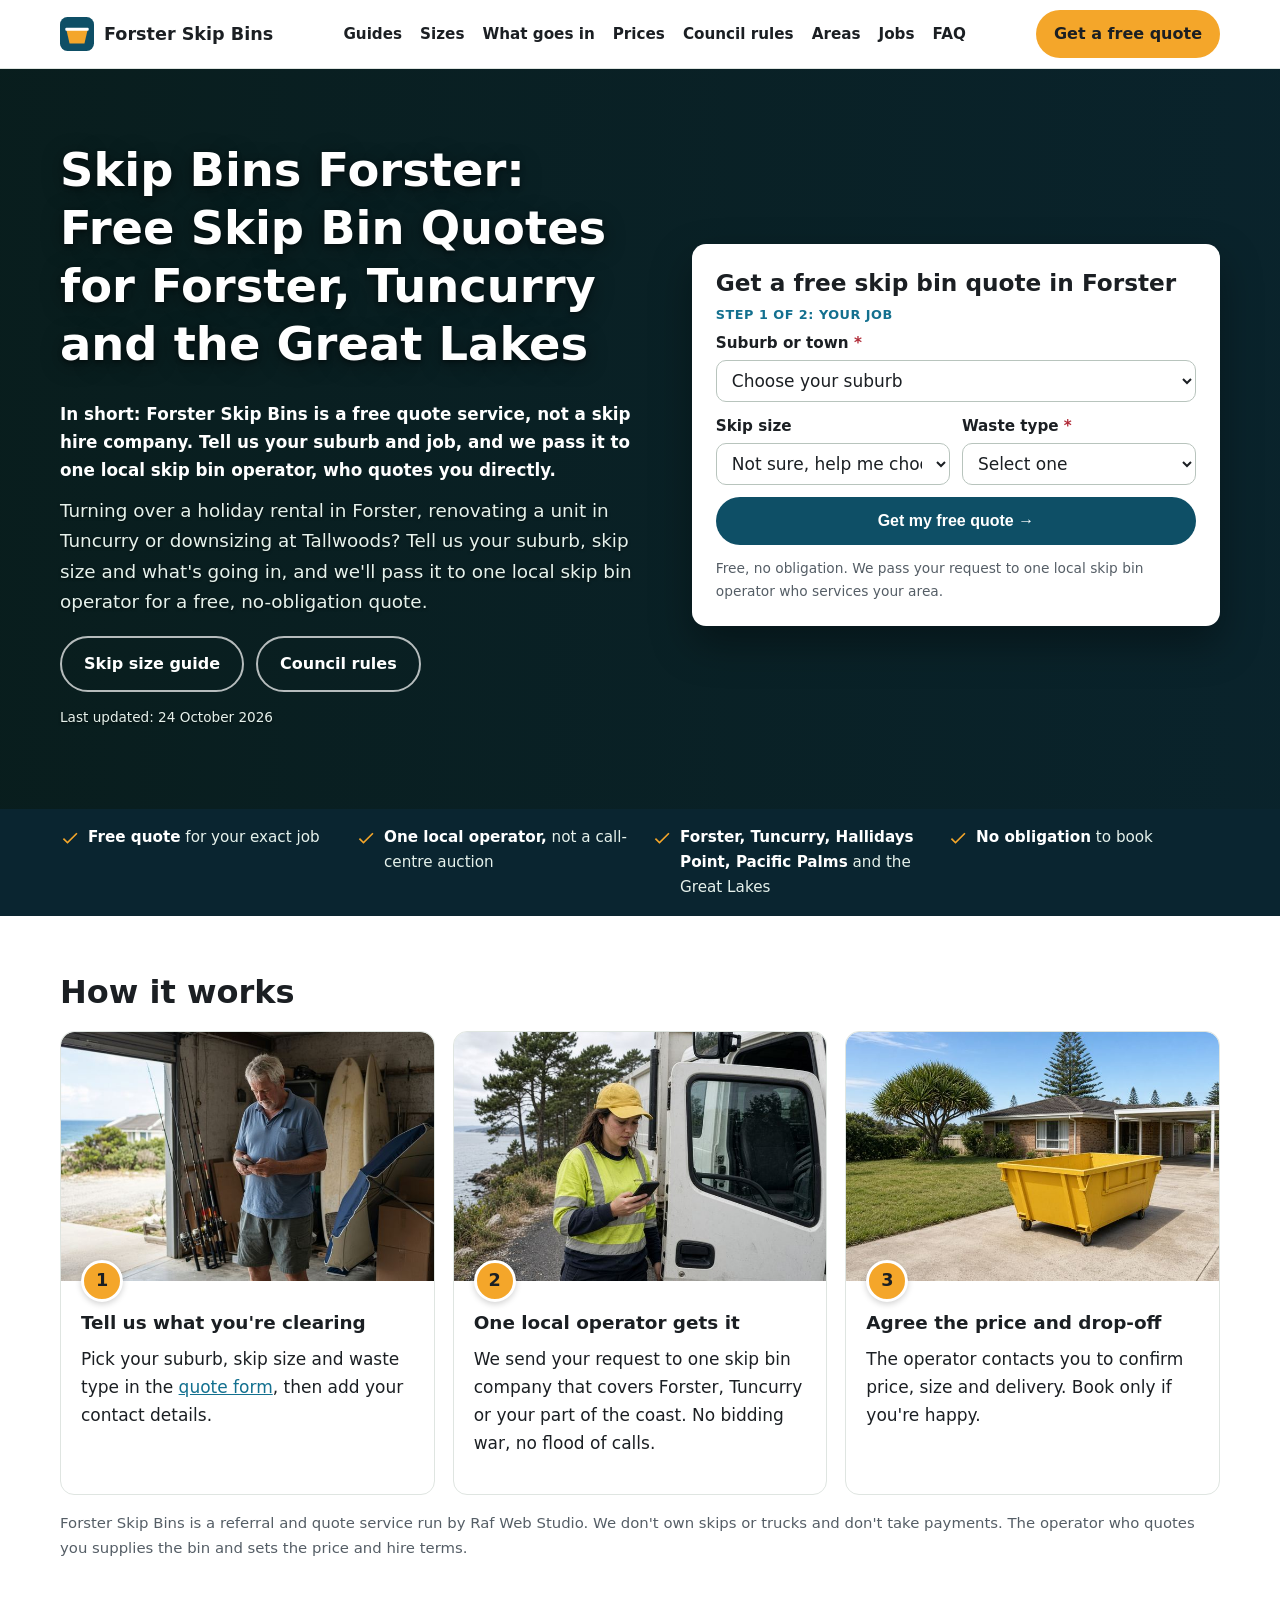
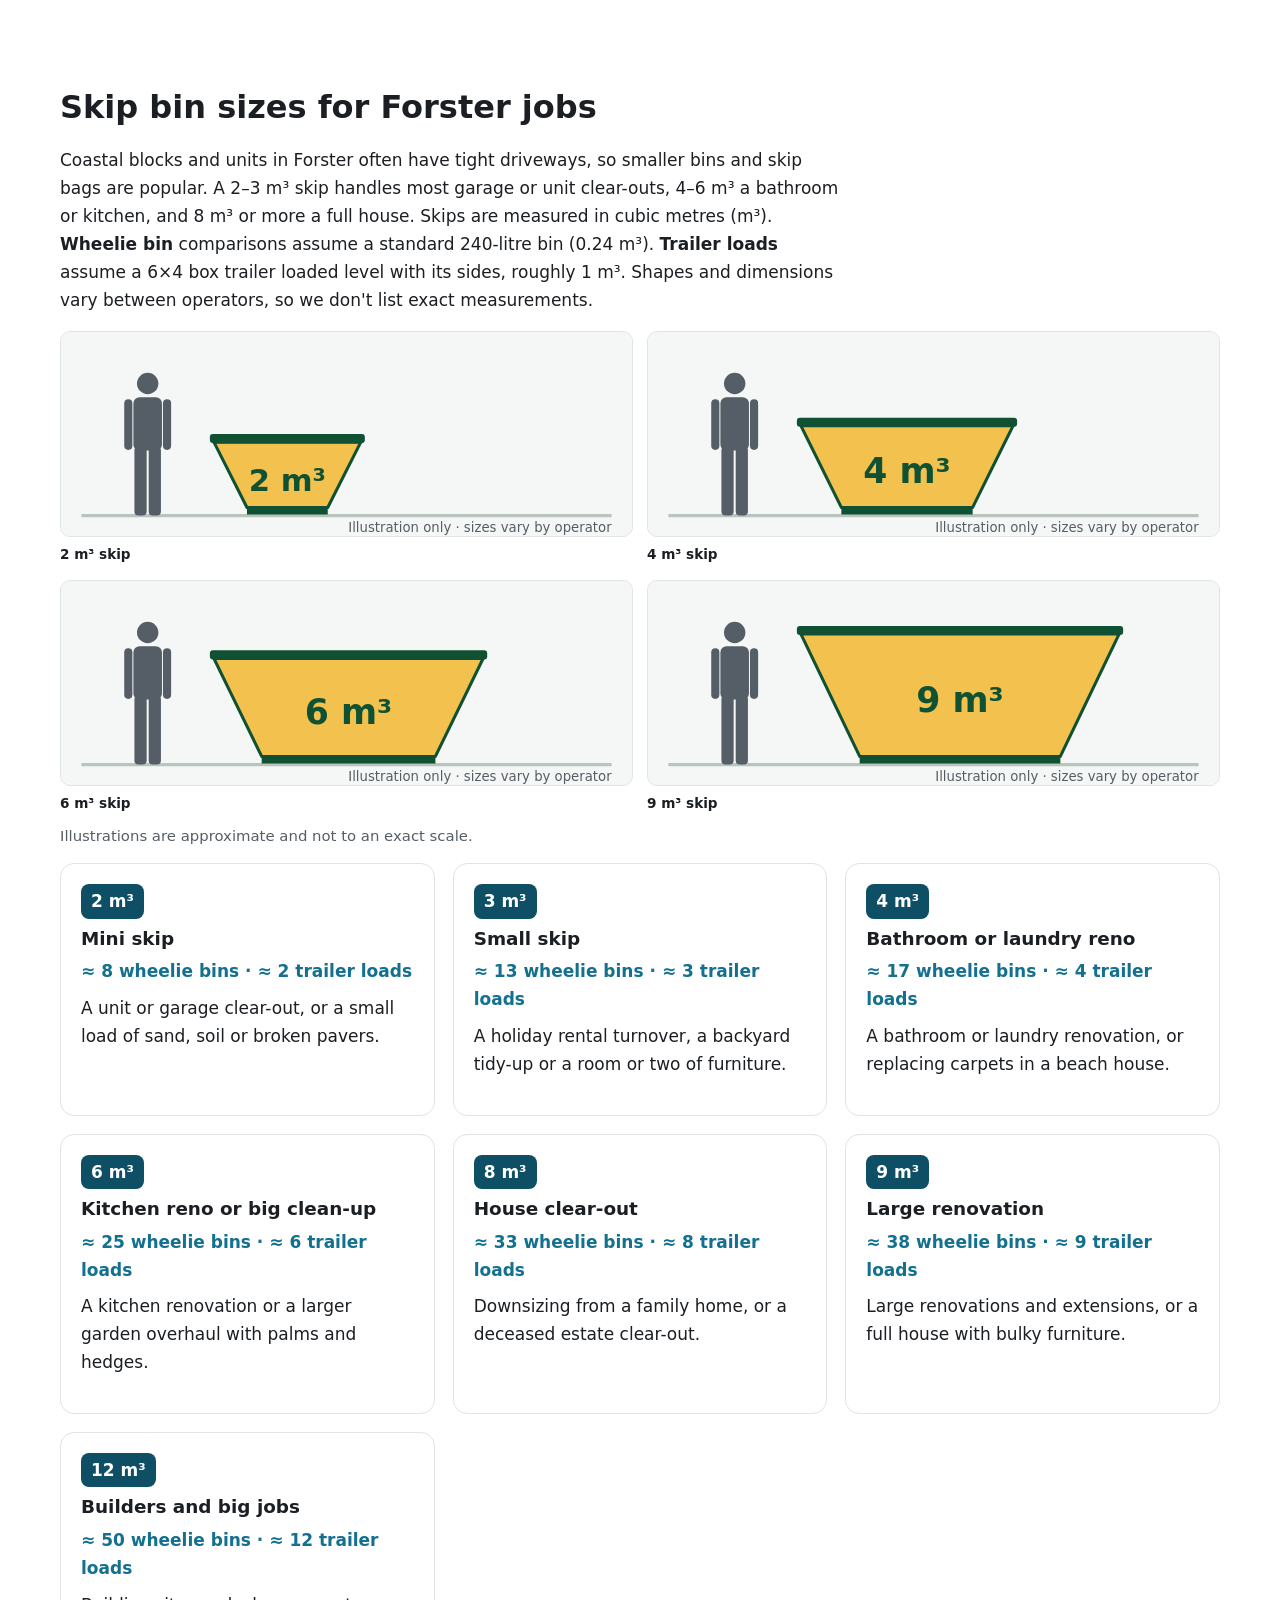
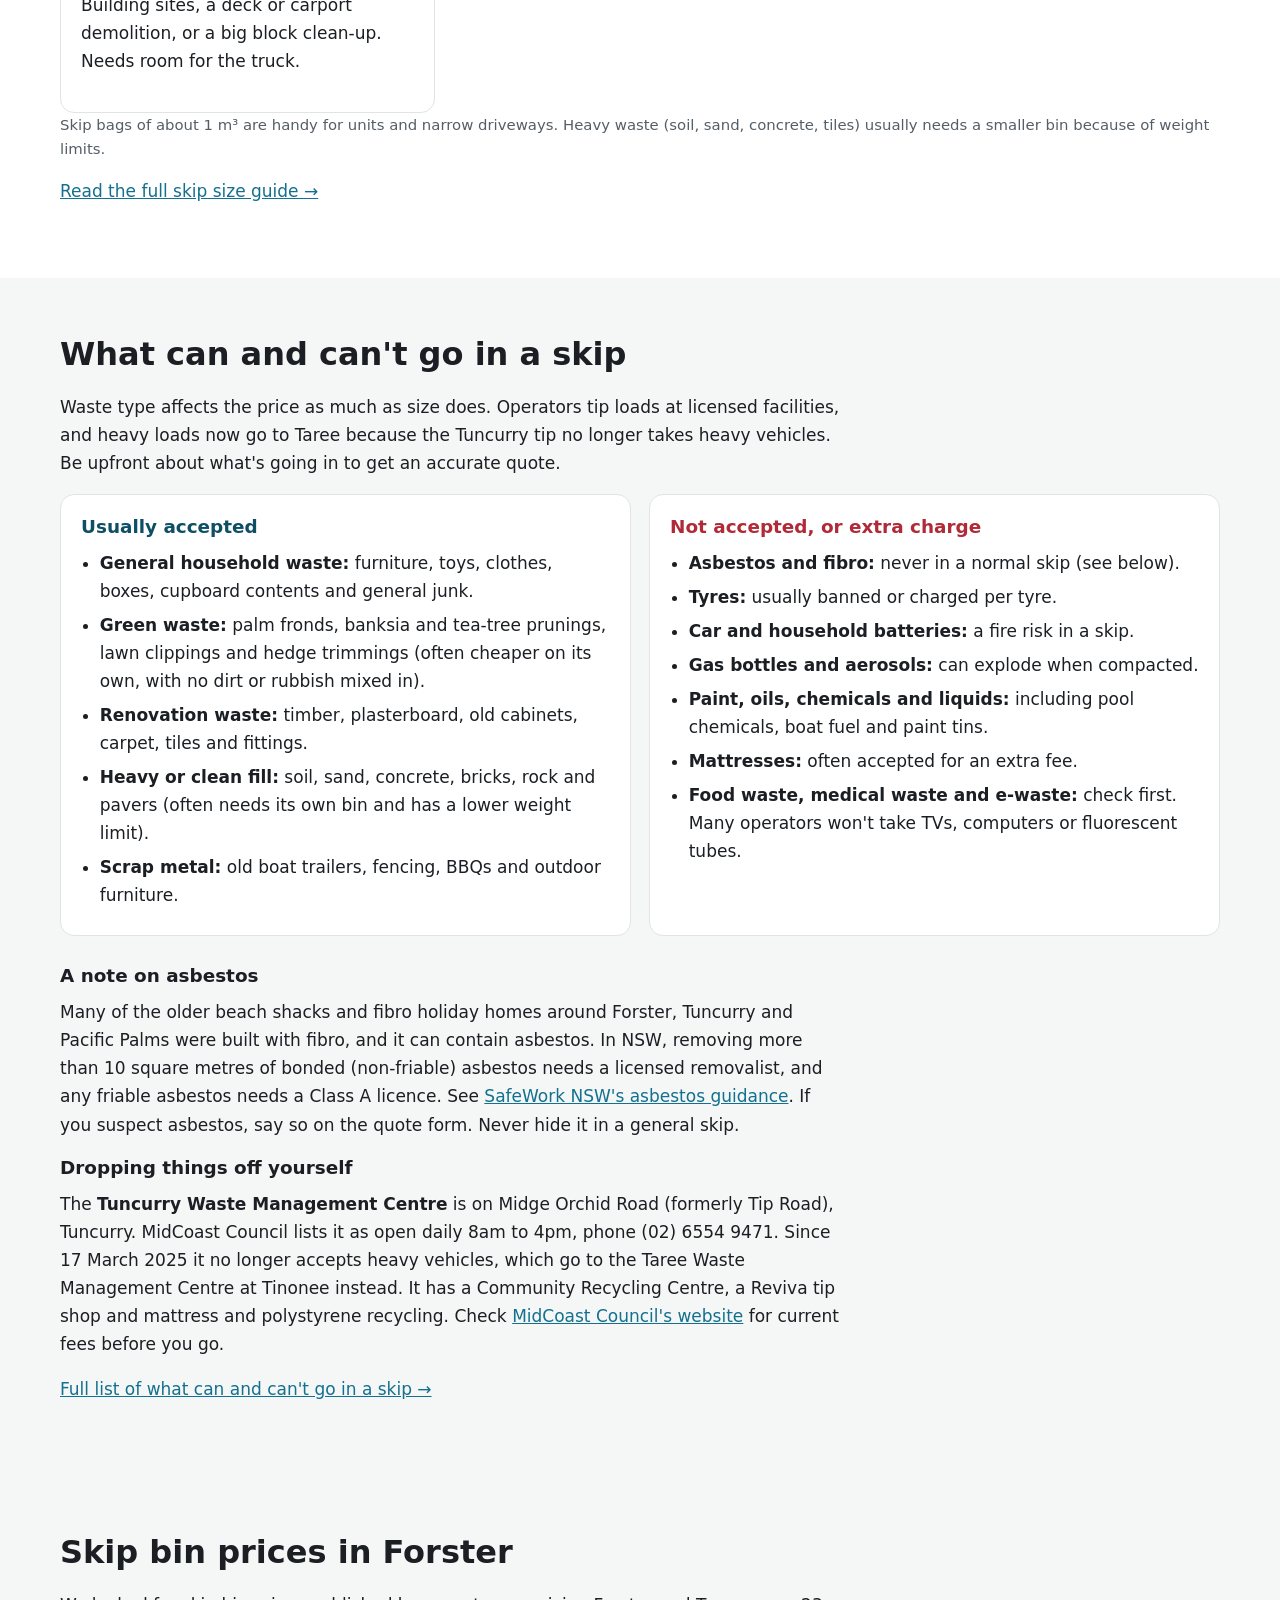
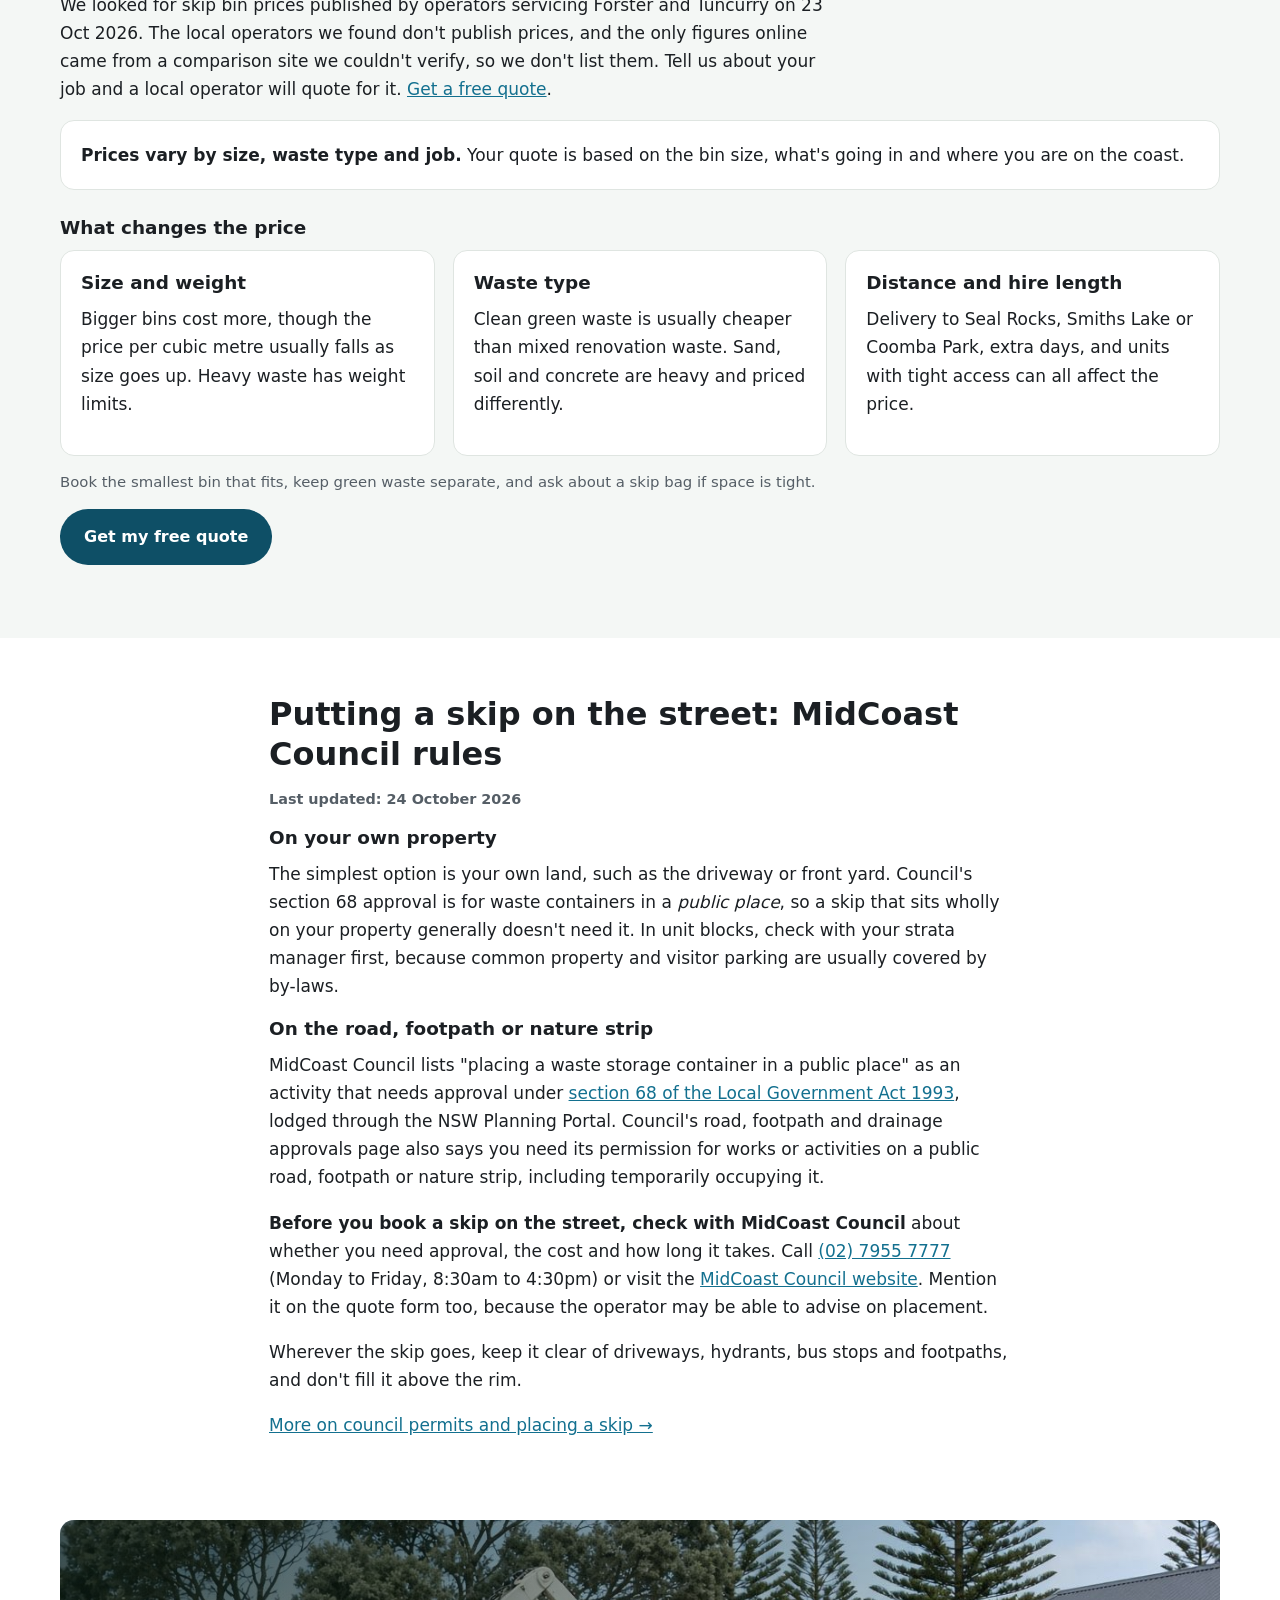
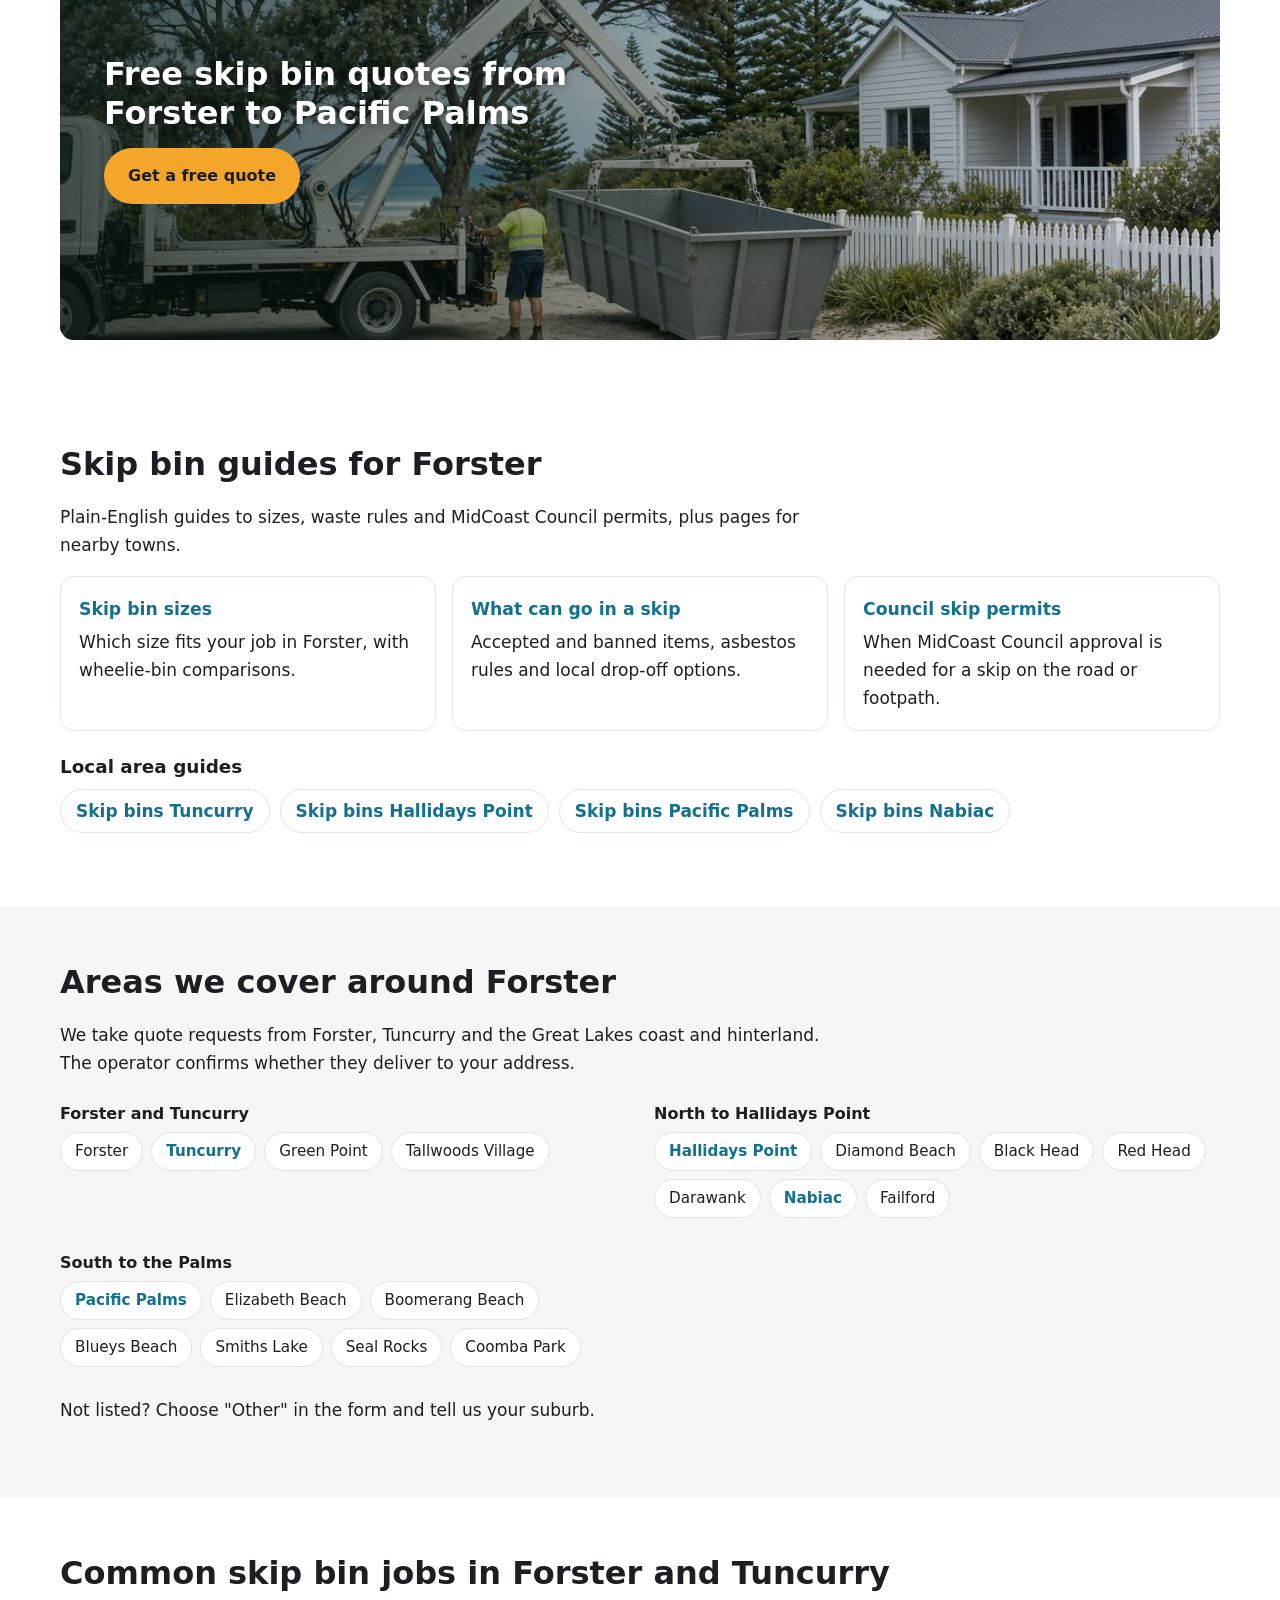
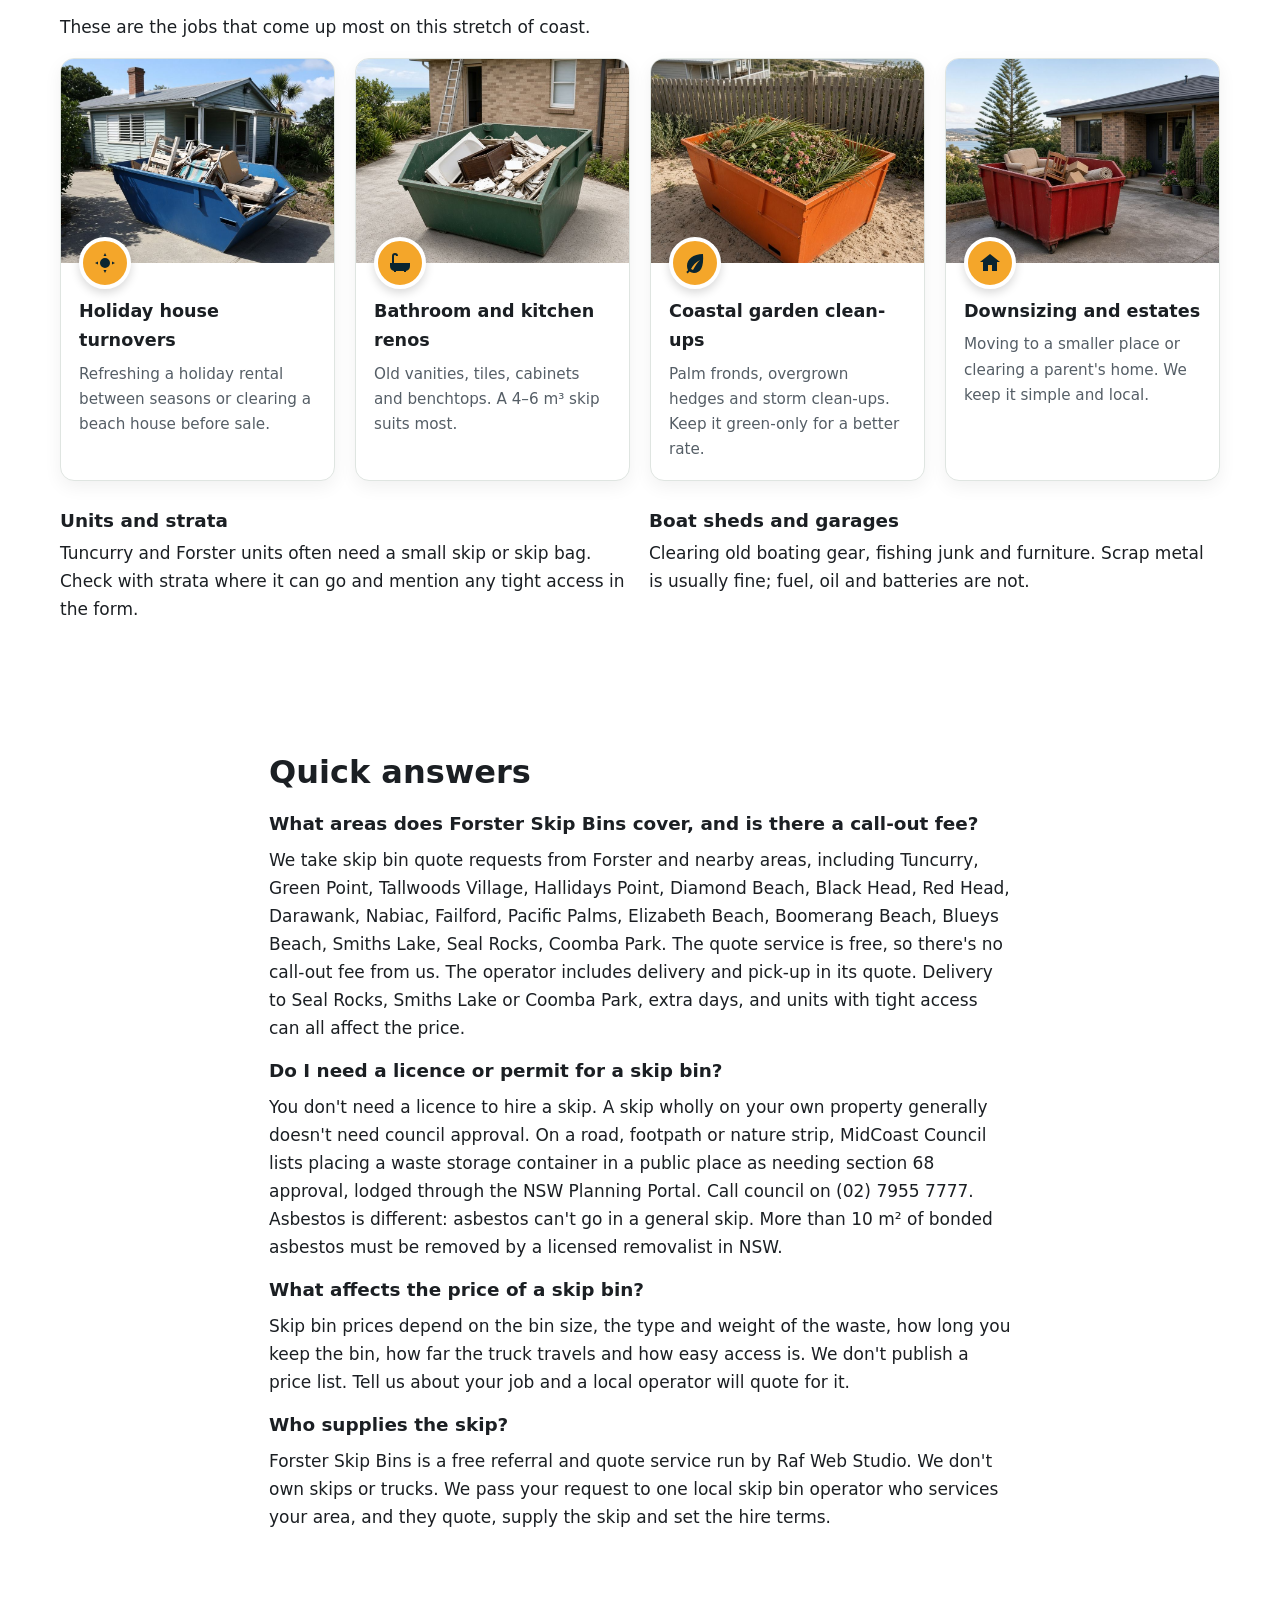
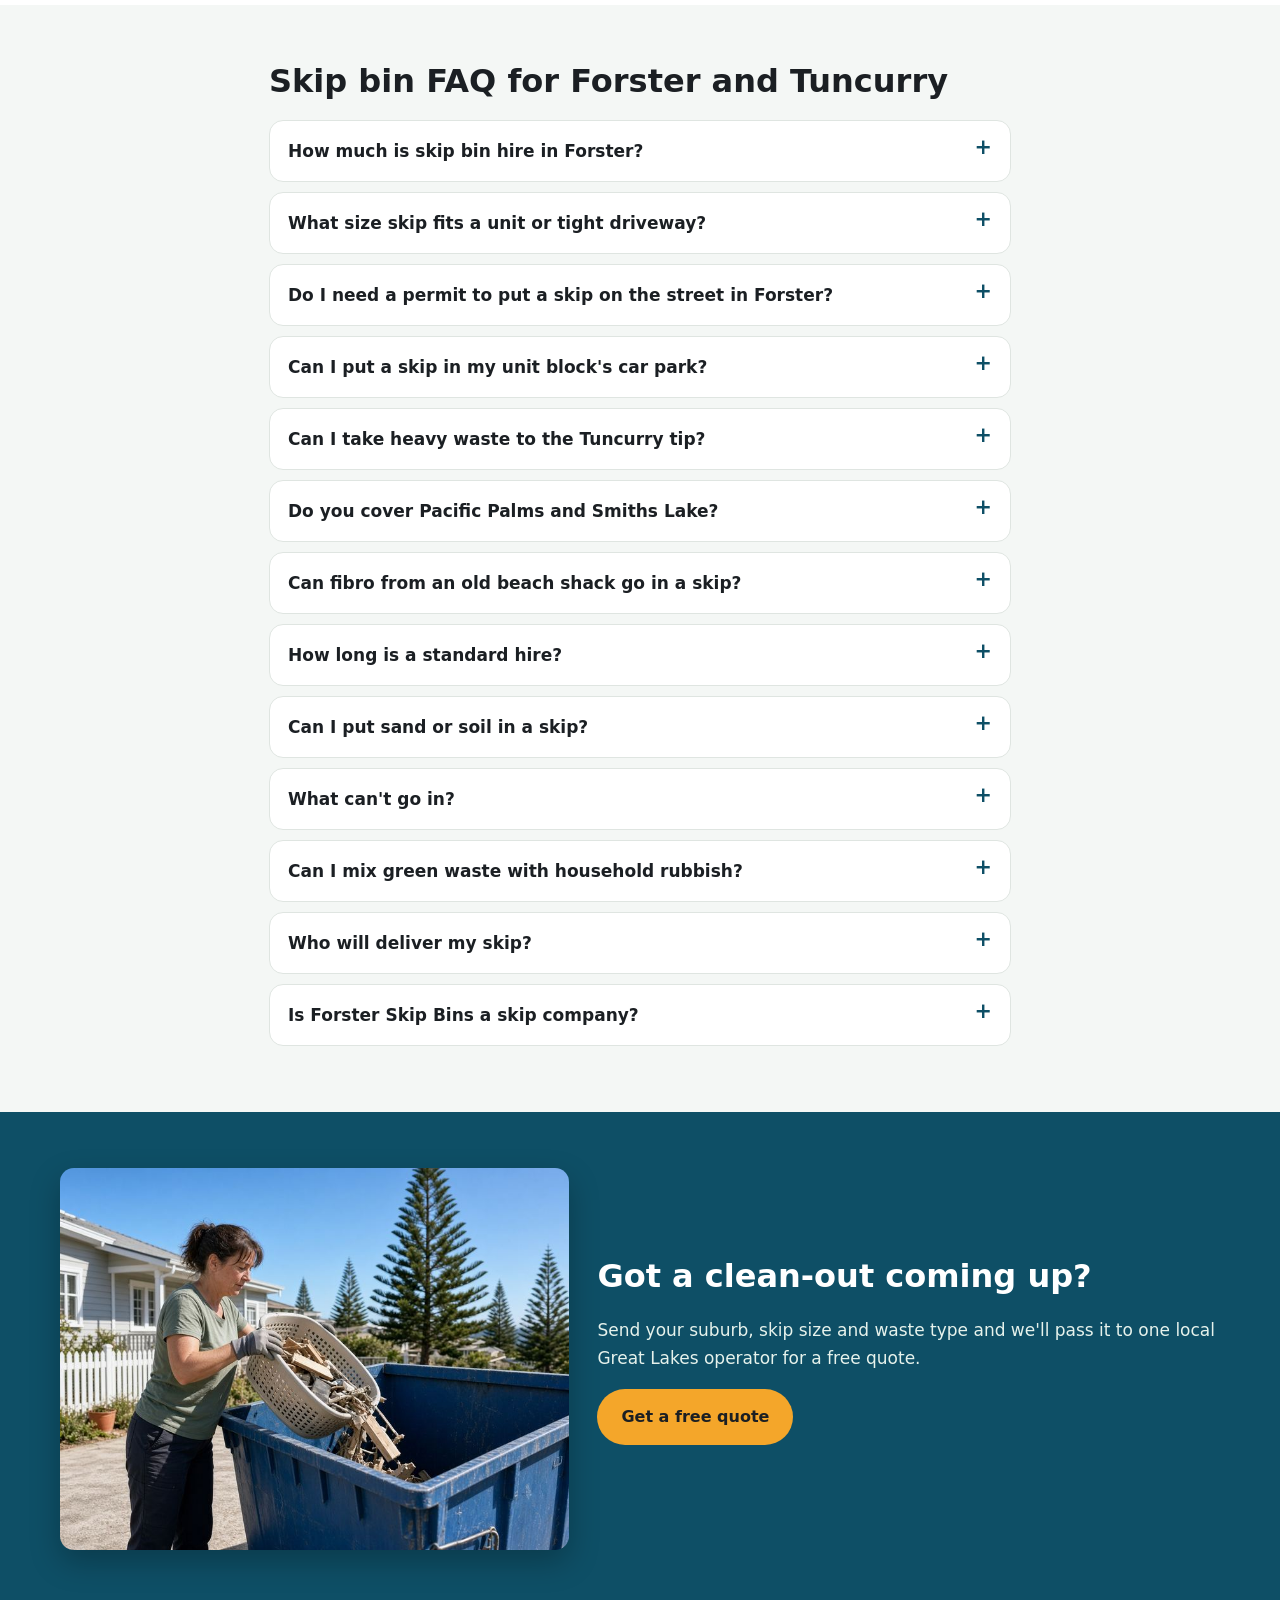
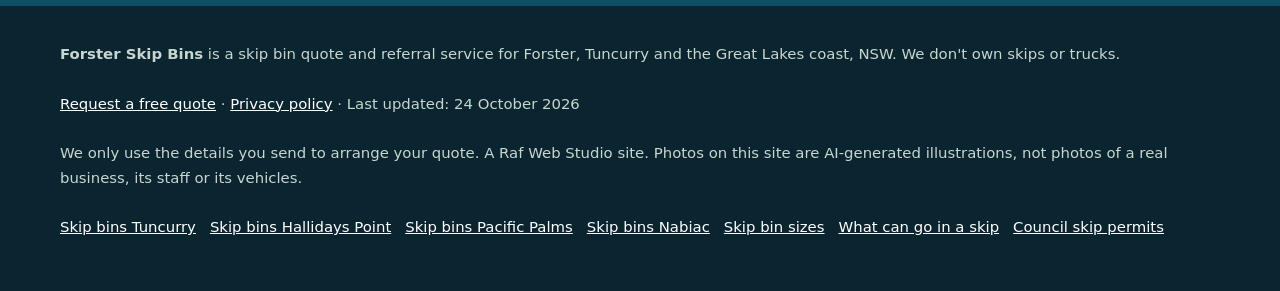
==== commit 3c1713e0: "Plain summary + Last updated line + WebPage dateModified on every page; sitemap lastmod; IndexNow ke" ====
--- a/index.html
+++ b/index.html
@@ -33,6 +33,24 @@
 <script type="application/ld+json">
 {
  "@context": "https://schema.org",
+ "@type": "WebPage",
+ "@id": "https://forsterskipbins.com/#webpage",
+ "url": "https://forsterskipbins.com/",
+ "name": "Skip Bins Forster | Skip Bin Hire Quotes for Forster & Tuncurry",
+ "description": "Skip bins in Forster, Tuncurry, Green Point, Hallidays Point and Pacific Palms. Get a free, no-obligation skip bin quote from one local operator.",
+ "inLanguage": "en-AU",
+ "dateModified": "2026-10-24",
+ "isPartOf": {
+  "@id": "https://forsterskipbins.com/#website"
+ },
+ "about": {
+  "@id": "https://forsterskipbins.com/#business"
+ }
+}
+</script>
+<script type="application/ld+json">
+{
+ "@context": "https://schema.org",
  "@type": "LocalBusiness",
  "@id": "https://forsterskipbins.com/#business",
  "name": "Forster Skip Bins",
@@ -133,6 +151,7 @@
 {
  "@context": "https://schema.org",
  "@type": "WebSite",
+ "dateModified": "2026-10-24",
  "@id": "https://forsterskipbins.com/#website",
  "name": "Forster Skip Bins",
  "url": "https://forsterskipbins.com/",
@@ -401,9 +420,10 @@
   <div class="wrap hero-grid">
     <div class="hero-copy">
       <h1 id="h1">Skip Bins Forster: Free Skip Bin Quotes for Forster, Tuncurry and the Great Lakes</h1>
+      <p class="summary">In short: Forster Skip Bins is a free quote service, not a skip hire company. Tell us your suburb and job, and we pass it to one local skip bin operator, who quotes you directly.</p>
       <p class="lead">Turning over a holiday rental in Forster, renovating a unit in Tuncurry or downsizing at Tallwoods? Tell us your suburb, skip size and what's going in, and we'll pass it to one local skip bin operator for a free, no-obligation quote.</p>
       <div class="ctas"><a class="btn btn-ghost" href="#sizes">Skip size guide</a><a class="btn btn-ghost" href="#council">Council rules</a></div>
-      <p class="updated">Updated 23 October 2026</p>
+      <p class="updated">Last updated: 24 October 2026</p>
     </div>
     <div class="hero-form-card" id="quote">
       <h2 id="quote-h">Get a free skip bin quote in Forster</h2>
@@ -519,7 +539,7 @@
 <section id="council" aria-labelledby="council-h">
   <div class="wrap intro">
     <h2 id="council-h">Putting a skip on the street: MidCoast Council rules</h2>
-    <p class="updated-dark">Last checked: 23 Oct 2026</p>
+    <p class="updated-dark">Last updated: 24 October 2026</p>
     <h3>On your own property</h3>
     <p>The simplest option is your own land, such as the driveway or front yard. Council's section 68 approval is for waste containers in a <em>public place</em>, so a skip that sits wholly on your property generally doesn't need it. In unit blocks, check with your strata manager first, because common property and visitor parking are usually covered by by-laws.</p>
     <h3>On the road, footpath or nature strip</h3>
@@ -632,7 +652,7 @@
 <footer class="site-footer">
   <div class="wrap">
     <p><strong>Forster Skip Bins</strong> is a skip bin quote and referral service for Forster, Tuncurry and the Great Lakes coast, NSW. We don't own skips or trucks.</p>
-    <p><a href="#quote">Request a free quote</a> · <a href="privacy.html">Privacy policy</a> · Updated 23 October 2026</p>
+    <p><a href="#quote">Request a free quote</a> · <a href="privacy.html">Privacy policy</a> · Last updated: 24 October 2026</p>
     <p>We only use the details you send to arrange your quote. A Raf Web Studio site. Photos on this site are AI-generated illustrations, not photos of a real business, its staff or its vehicles.</p>
     <p class="footer-links"><a href="/skip-bins-tuncurry/">Skip bins Tuncurry</a> <a href="/skip-bins-hallidays-point/">Skip bins Hallidays Point</a> <a href="/skip-bins-pacific-palms/">Skip bins Pacific Palms</a> <a href="/skip-bins-nabiac/">Skip bins Nabiac</a> <a href="/skip-bin-sizes/">Skip bin sizes</a> <a href="/what-can-go-in-a-skip/">What can go in a skip</a> <a href="/skip-bin-council-permit/">Council skip permits</a></p>
   </div>
--- a/styles.css
+++ b/styles.css
@@ -255,3 +255,7 @@
 .guide-cards a strong{display:block;color:var(--green-2);font-size:1.08rem;margin-bottom:4px}
 .guide-cards a:hover{border-color:var(--green)}
 .footer-links{display:flex;flex-wrap:wrap;gap:6px 14px}
+
+/* summary-v1 */
+.summary{font-size:1.05rem;font-weight:600;max-width:44em;margin:0 0 .7em}
+.hero .summary,.page-hero .summary{color:#fff}
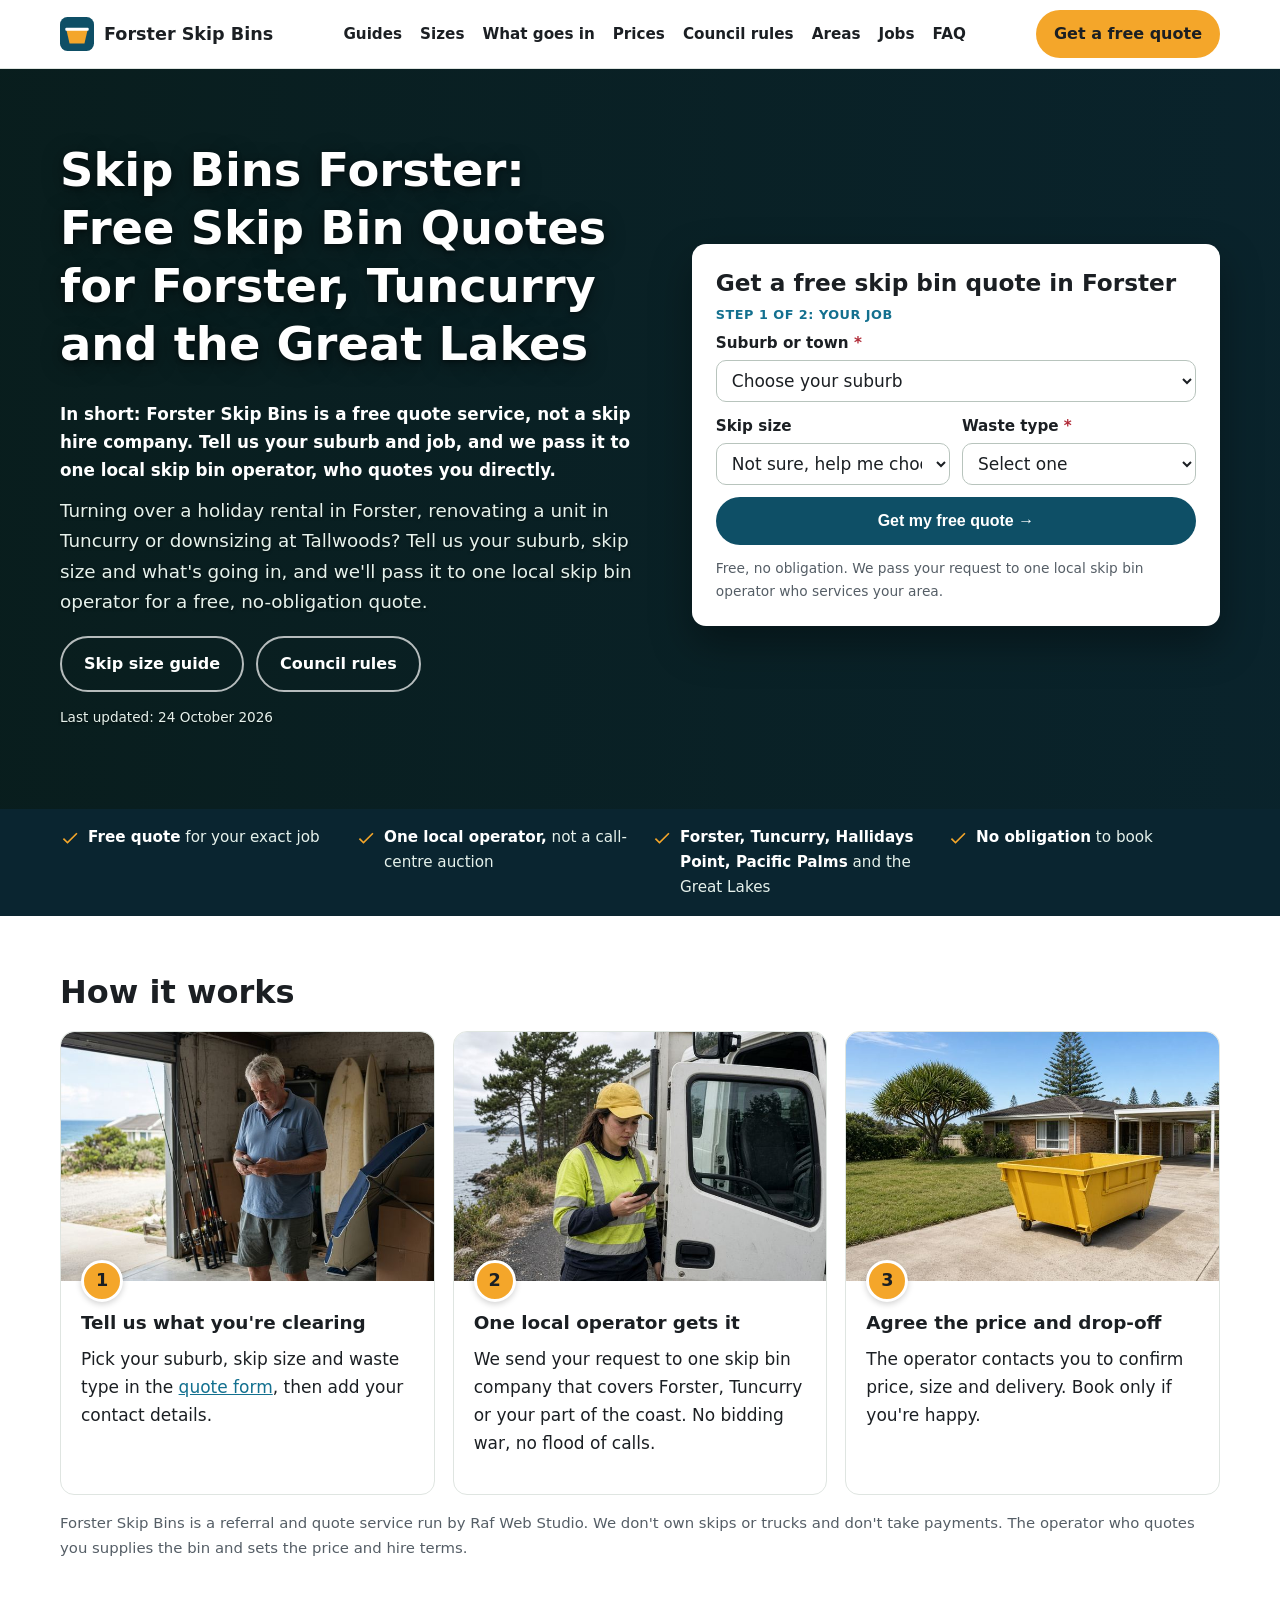
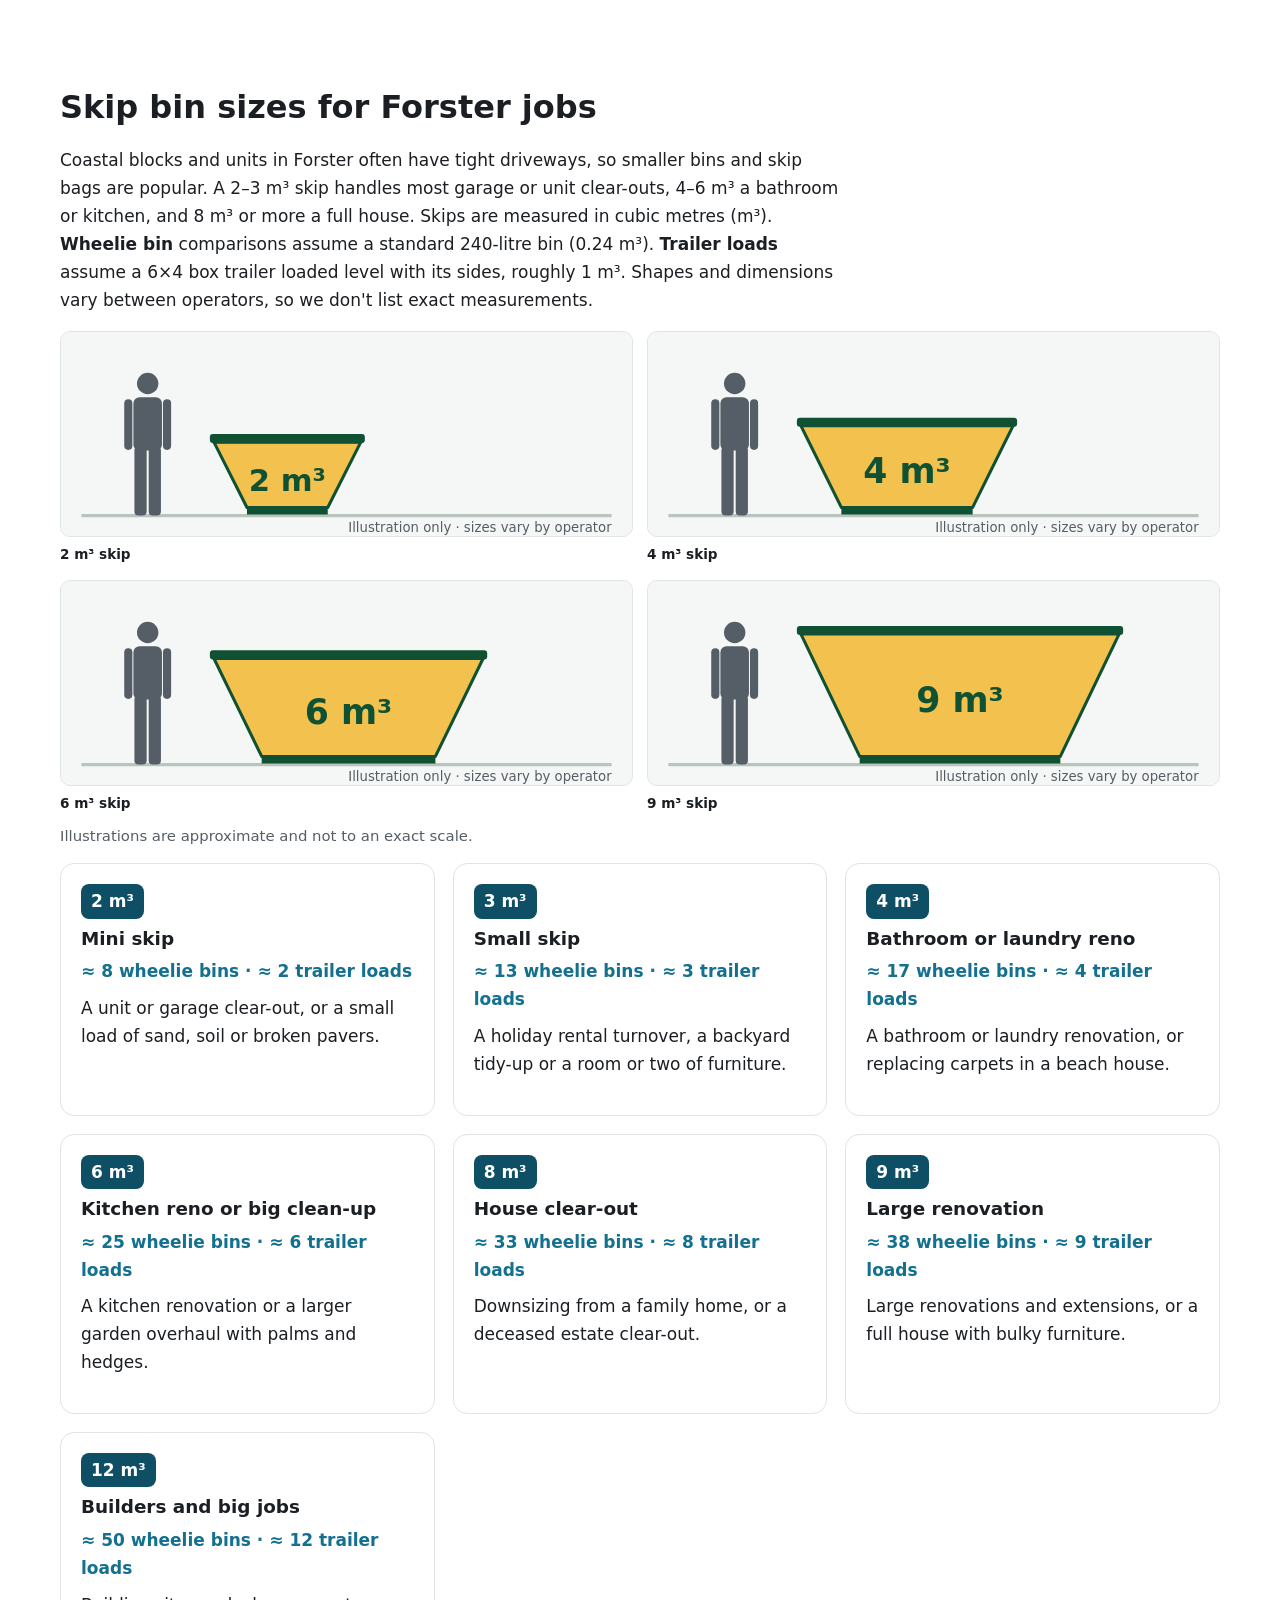
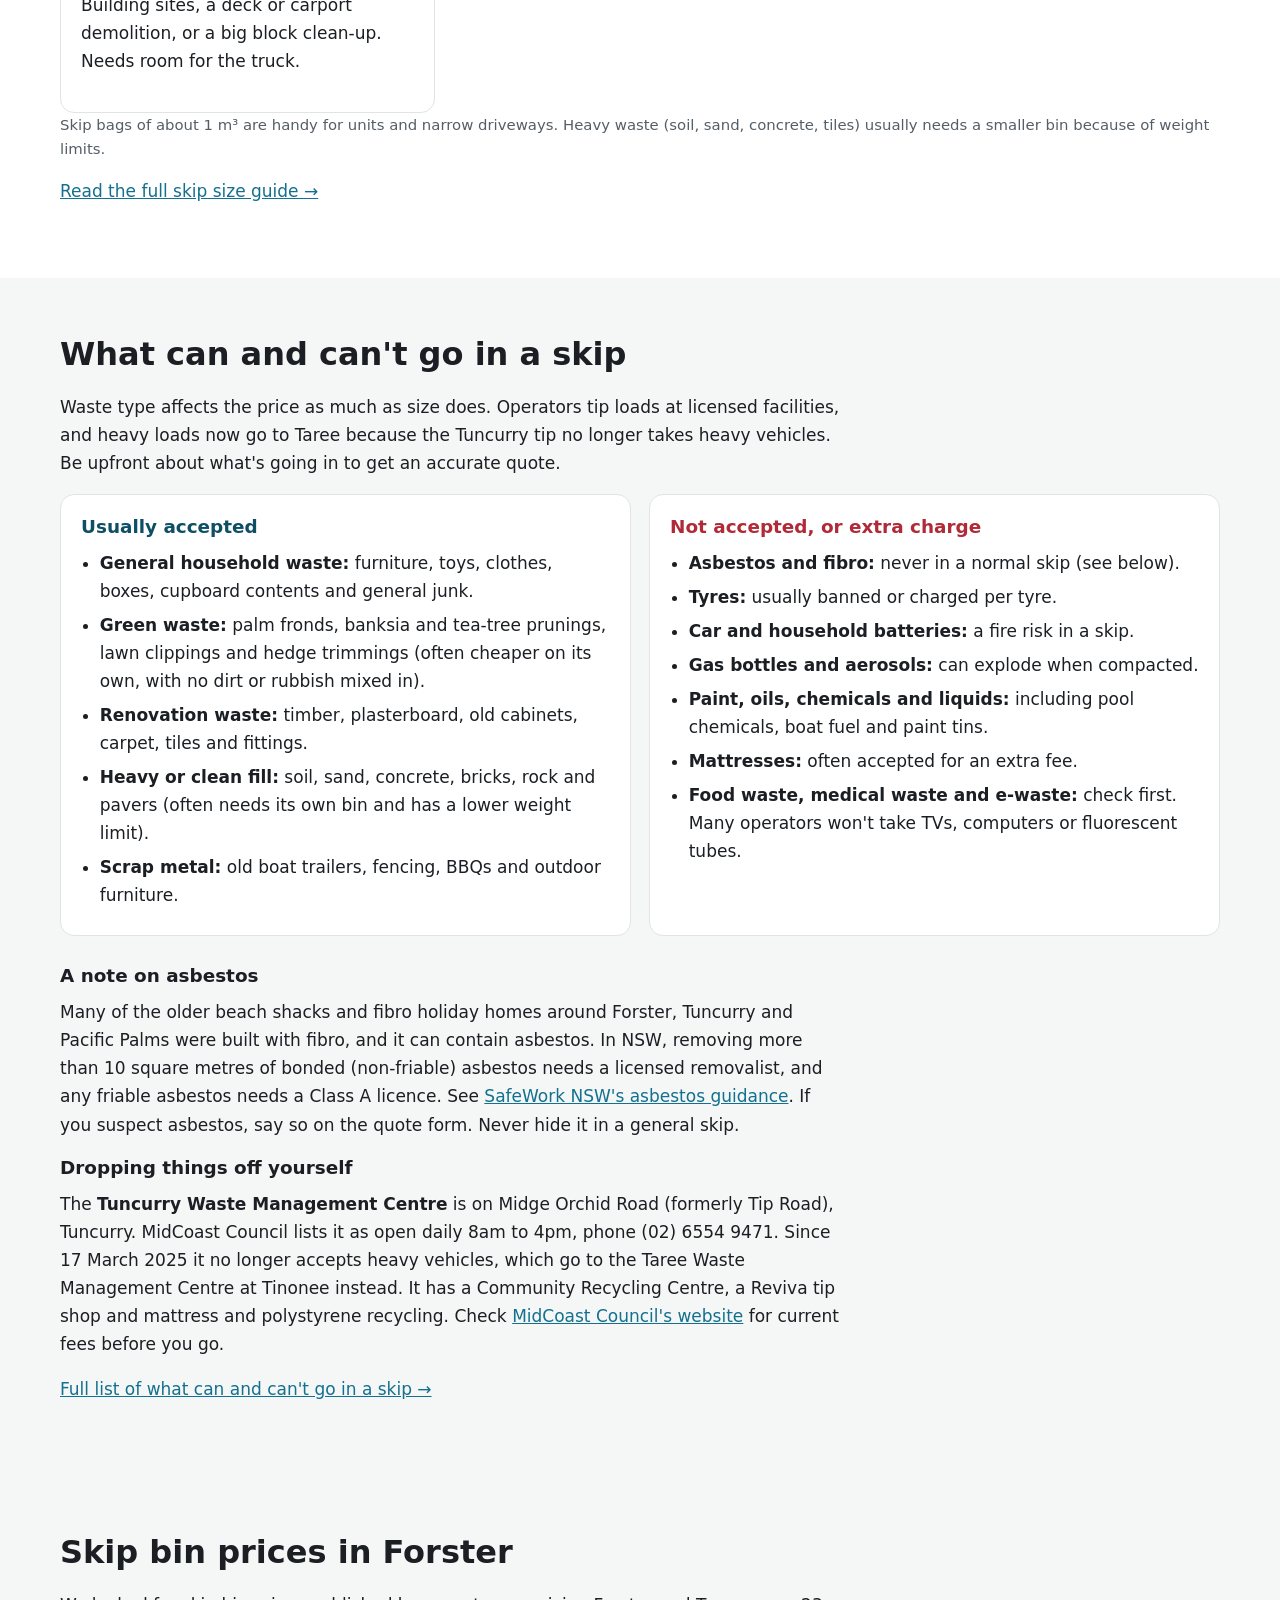
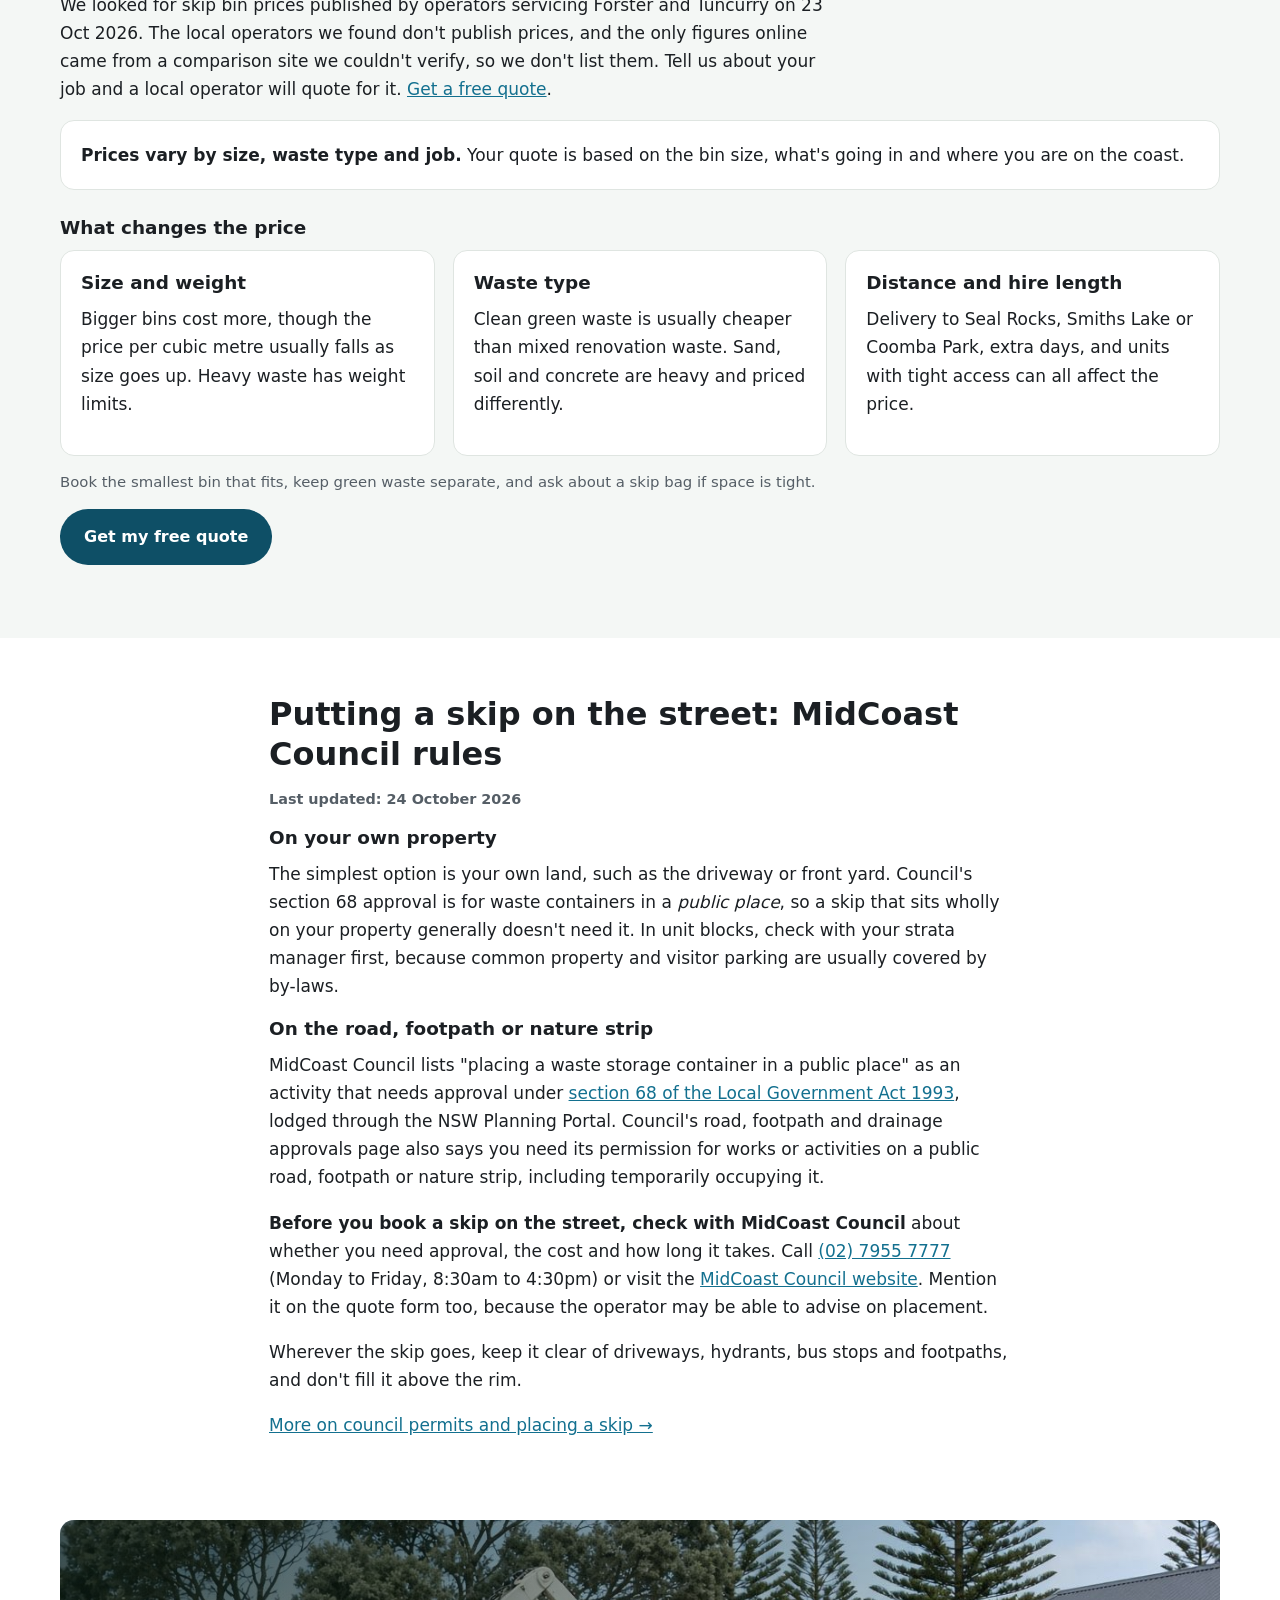
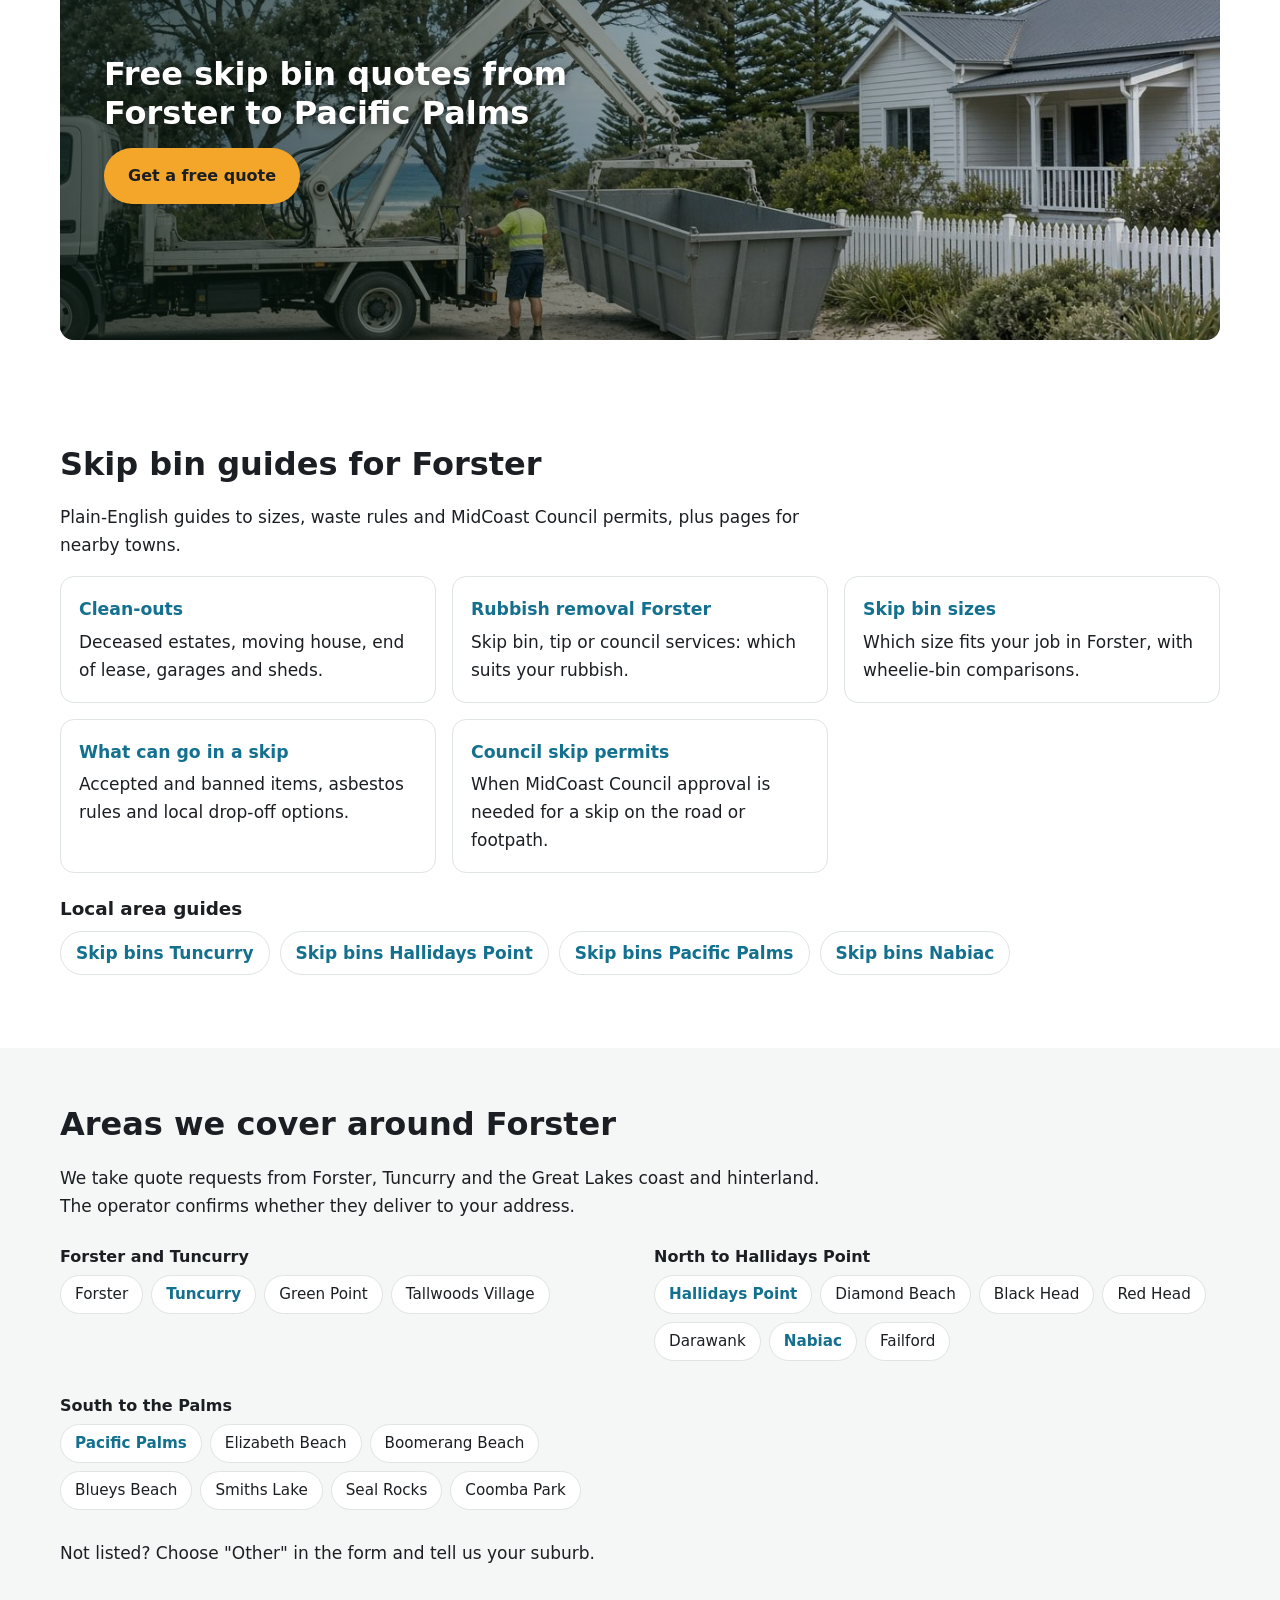
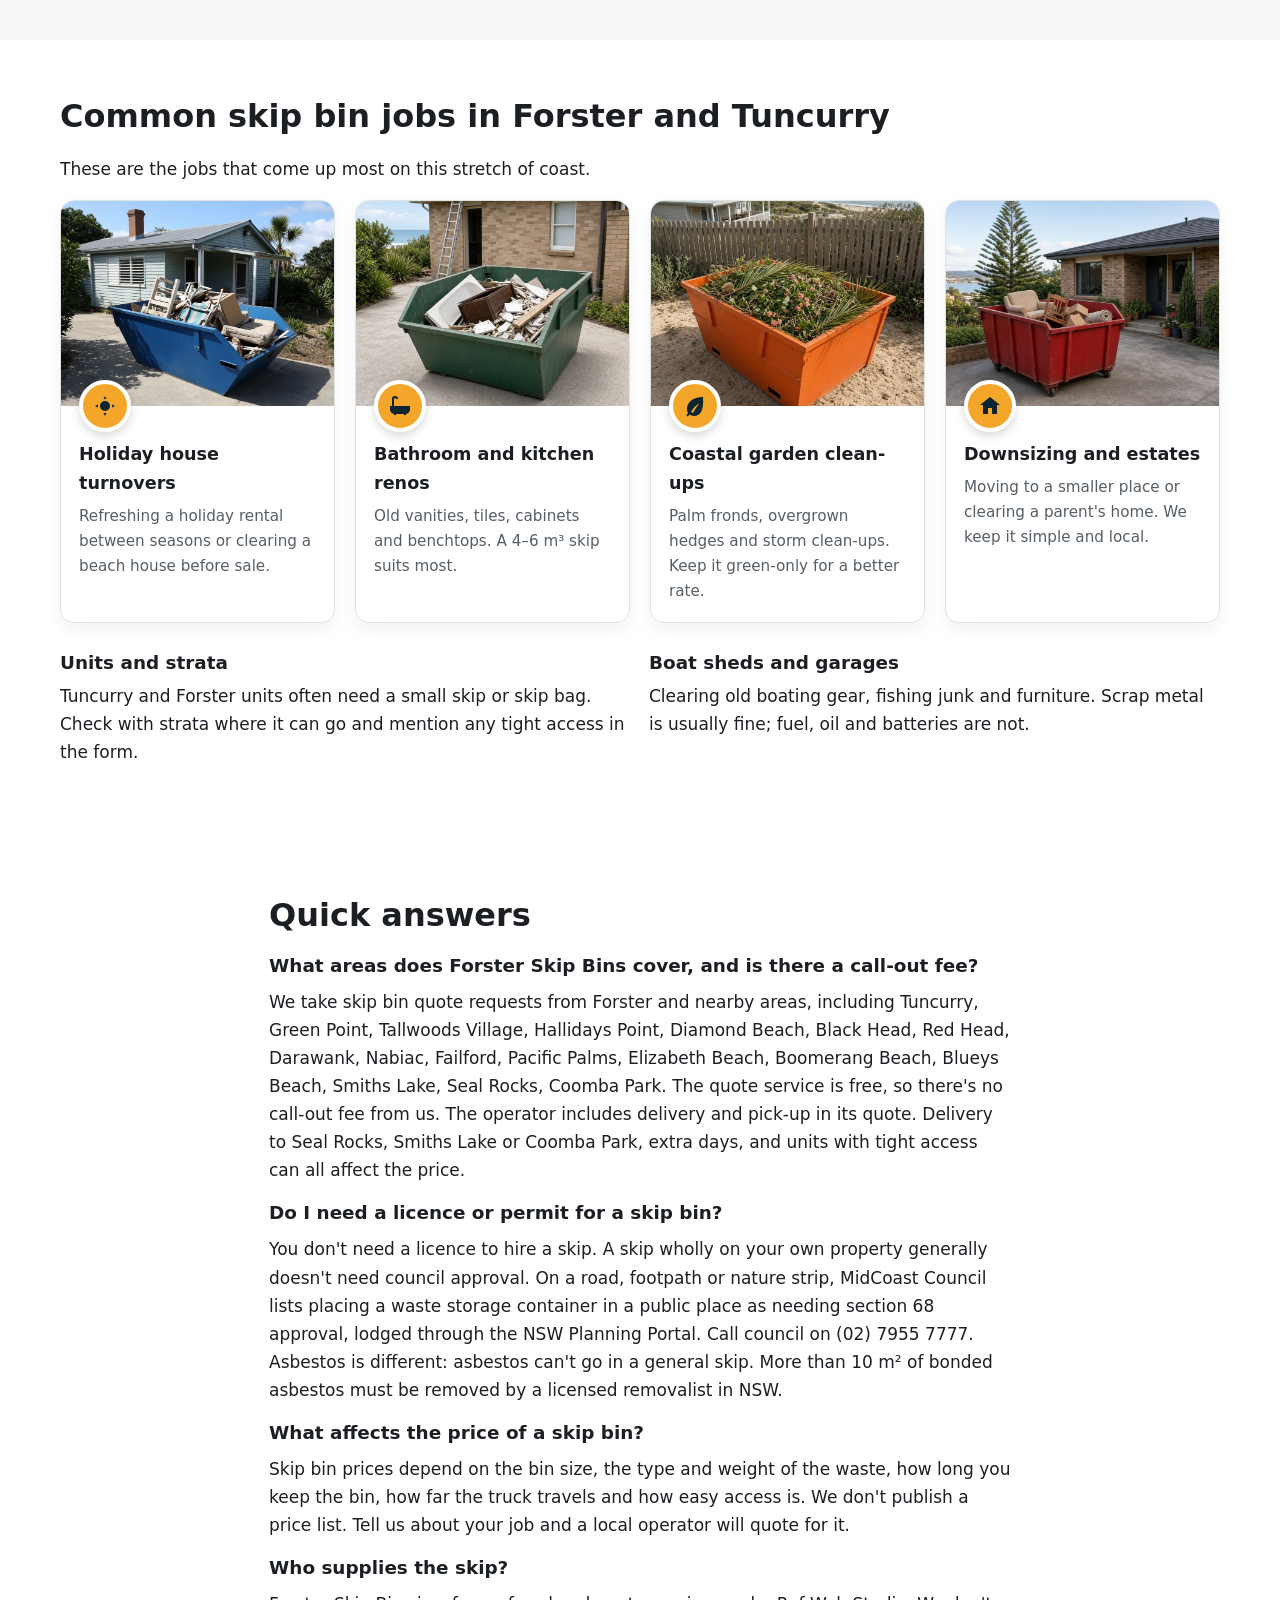
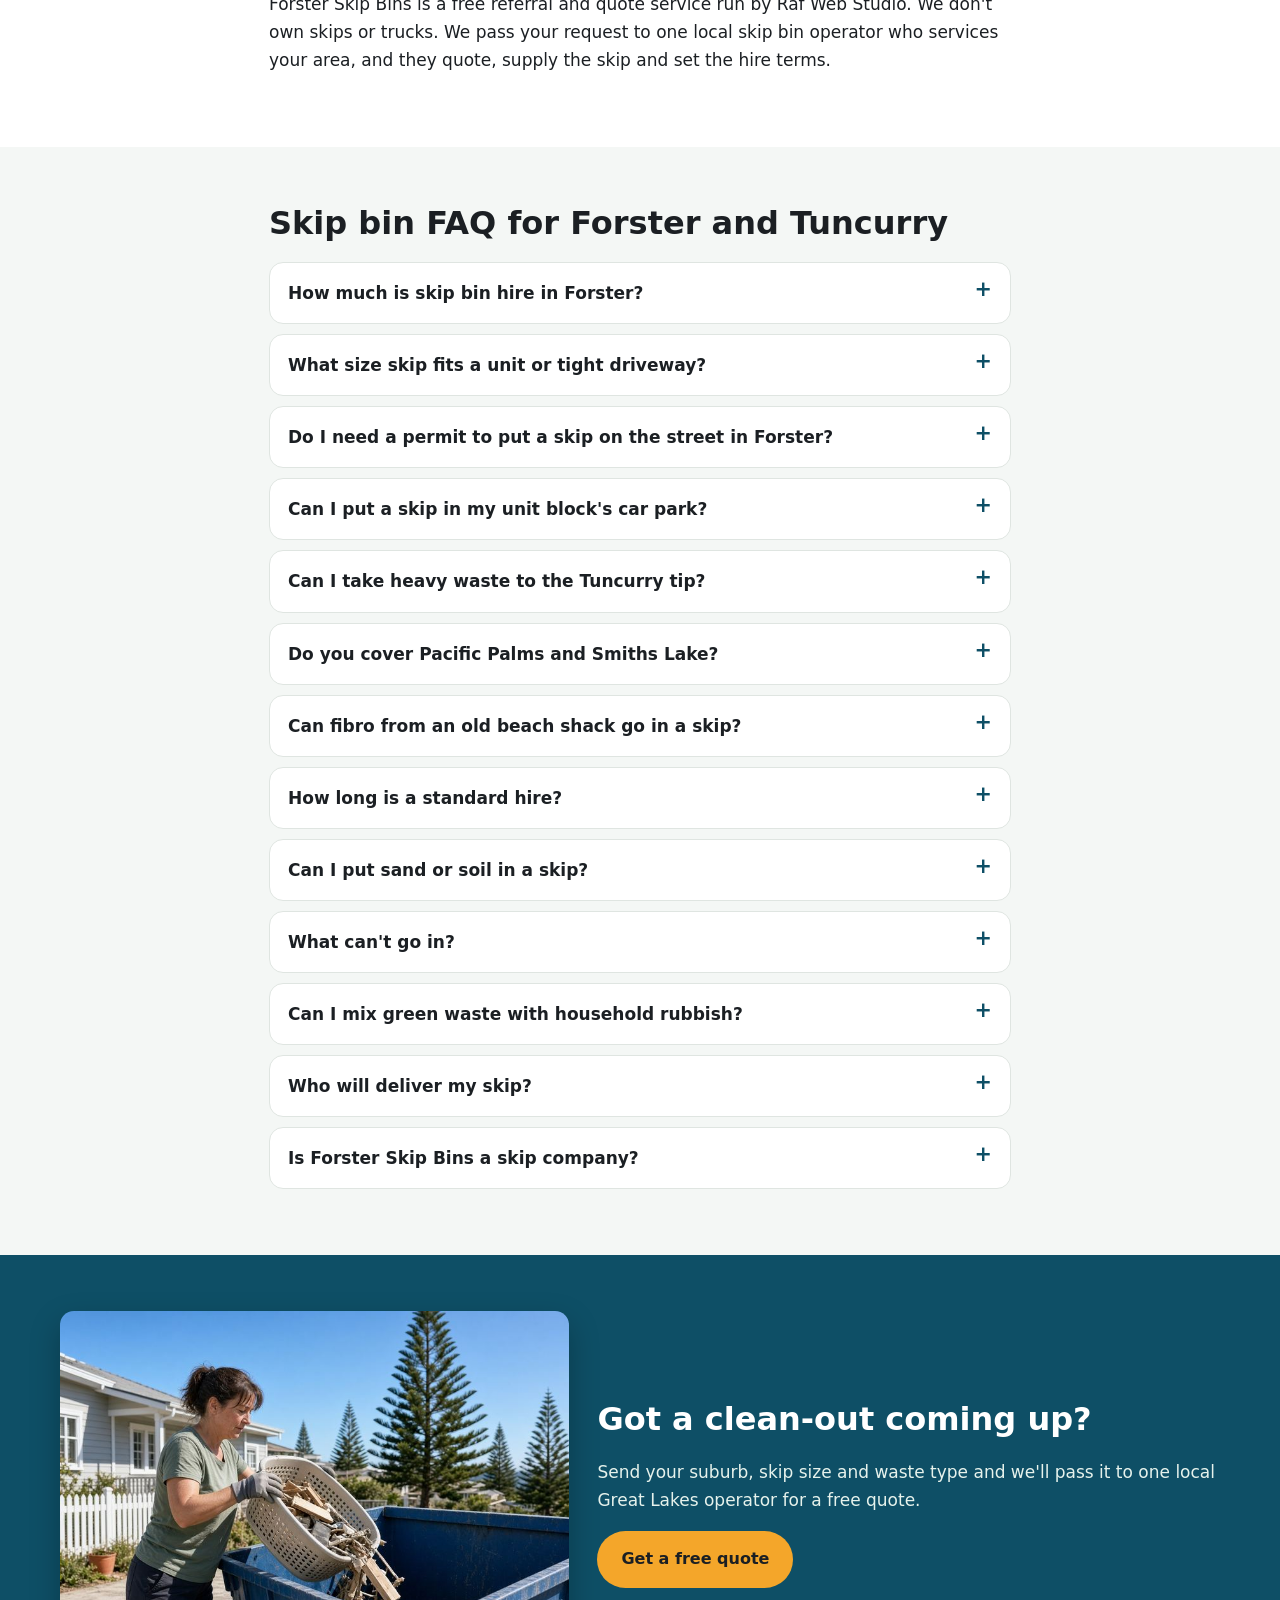
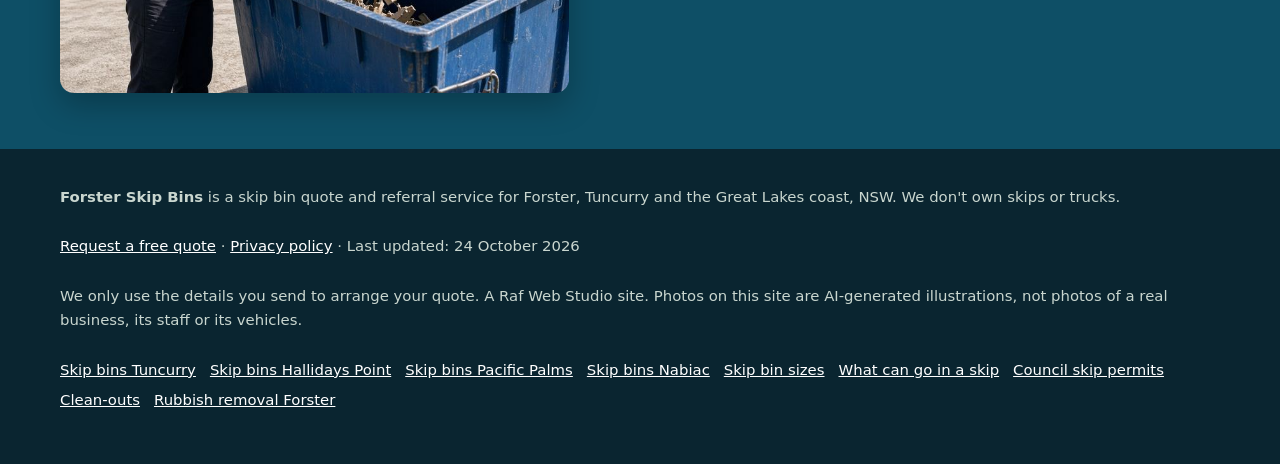
==== commit bd95b604: "SEO batch 3: add /clean-outs/ and /rubbish-removal-forster/ guides (FAQ schema, quote form, sitemap," ====
--- a/index.html
+++ b/index.html
@@ -564,7 +564,7 @@
   <div class="wrap">
     <h2 id="guides-h">Skip bin guides for Forster</h2>
     <p class="intro">Plain-English guides to sizes, waste rules and MidCoast Council permits, plus pages for nearby towns.</p>
-    <div class="guide-cards"><a href="/skip-bin-sizes/"><strong>Skip bin sizes</strong>Which size fits your job in Forster, with wheelie-bin comparisons.</a><a href="/what-can-go-in-a-skip/"><strong>What can go in a skip</strong>Accepted and banned items, asbestos rules and local drop-off options.</a><a href="/skip-bin-council-permit/"><strong>Council skip permits</strong>When MidCoast Council approval is needed for a skip on the road or footpath.</a></div>
+    <div class="guide-cards"><a href="/clean-outs/"><strong>Clean-outs</strong>Deceased estates, moving house, end of lease, garages and sheds.</a><a href="/rubbish-removal-forster/"><strong>Rubbish removal Forster</strong>Skip bin, tip or council services: which suits your rubbish.</a><a href="/skip-bin-sizes/"><strong>Skip bin sizes</strong>Which size fits your job in Forster, with wheelie-bin comparisons.</a><a href="/what-can-go-in-a-skip/"><strong>What can go in a skip</strong>Accepted and banned items, asbestos rules and local drop-off options.</a><a href="/skip-bin-council-permit/"><strong>Council skip permits</strong>When MidCoast Council approval is needed for a skip on the road or footpath.</a></div>
     <h3 style="margin-top:24px">Local area guides</h3>
     <ul class="link-list"><li><a href="/skip-bins-tuncurry/">Skip bins Tuncurry</a></li><li><a href="/skip-bins-hallidays-point/">Skip bins Hallidays Point</a></li><li><a href="/skip-bins-pacific-palms/">Skip bins Pacific Palms</a></li><li><a href="/skip-bins-nabiac/">Skip bins Nabiac</a></li></ul>
   </div>
@@ -654,7 +654,7 @@
     <p><strong>Forster Skip Bins</strong> is a skip bin quote and referral service for Forster, Tuncurry and the Great Lakes coast, NSW. We don't own skips or trucks.</p>
     <p><a href="#quote">Request a free quote</a> · <a href="privacy.html">Privacy policy</a> · Last updated: 24 October 2026</p>
     <p>We only use the details you send to arrange your quote. A Raf Web Studio site. Photos on this site are AI-generated illustrations, not photos of a real business, its staff or its vehicles.</p>
-    <p class="footer-links"><a href="/skip-bins-tuncurry/">Skip bins Tuncurry</a> <a href="/skip-bins-hallidays-point/">Skip bins Hallidays Point</a> <a href="/skip-bins-pacific-palms/">Skip bins Pacific Palms</a> <a href="/skip-bins-nabiac/">Skip bins Nabiac</a> <a href="/skip-bin-sizes/">Skip bin sizes</a> <a href="/what-can-go-in-a-skip/">What can go in a skip</a> <a href="/skip-bin-council-permit/">Council skip permits</a></p>
+    <p class="footer-links"><a href="/skip-bins-tuncurry/">Skip bins Tuncurry</a> <a href="/skip-bins-hallidays-point/">Skip bins Hallidays Point</a> <a href="/skip-bins-pacific-palms/">Skip bins Pacific Palms</a> <a href="/skip-bins-nabiac/">Skip bins Nabiac</a> <a href="/skip-bin-sizes/">Skip bin sizes</a> <a href="/what-can-go-in-a-skip/">What can go in a skip</a> <a href="/skip-bin-council-permit/">Council skip permits</a> <a href="/clean-outs/">Clean-outs</a> <a href="/rubbish-removal-forster/">Rubbish removal Forster</a></p>
   </div>
 </footer>
 
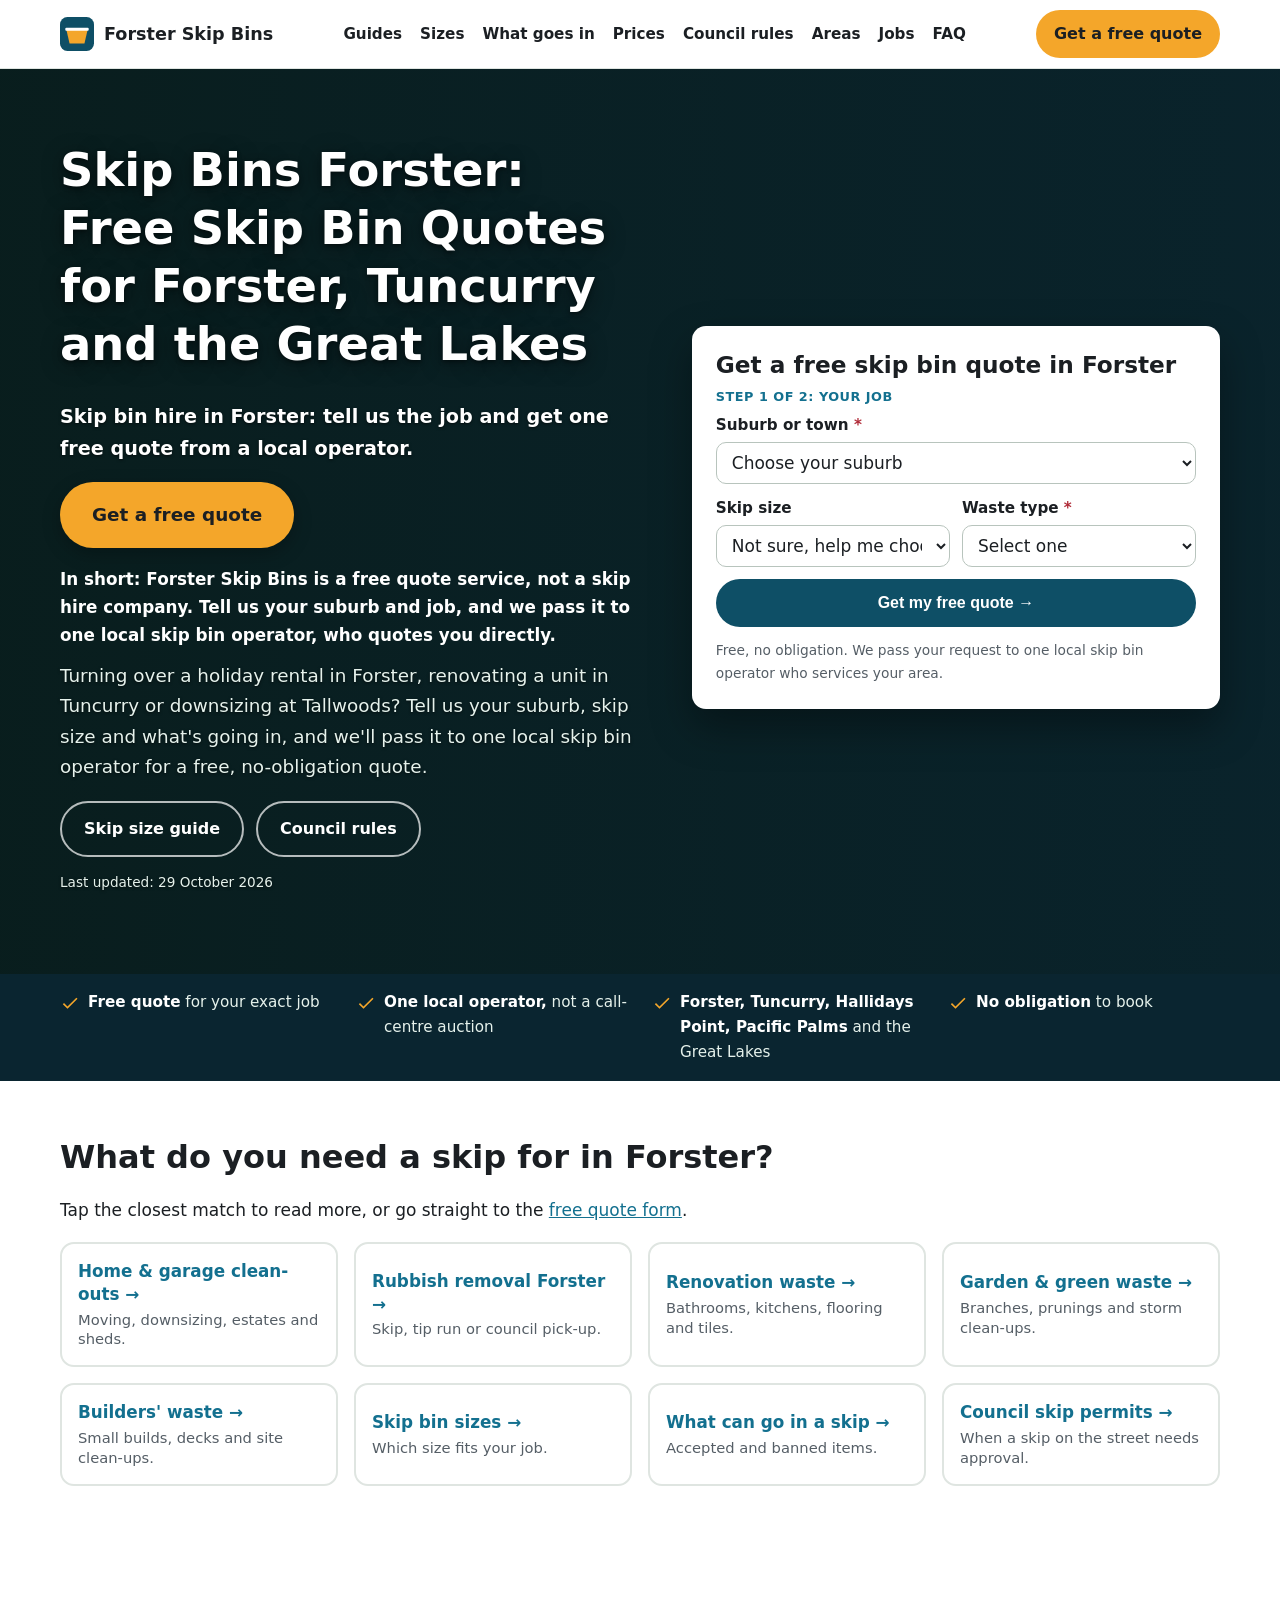
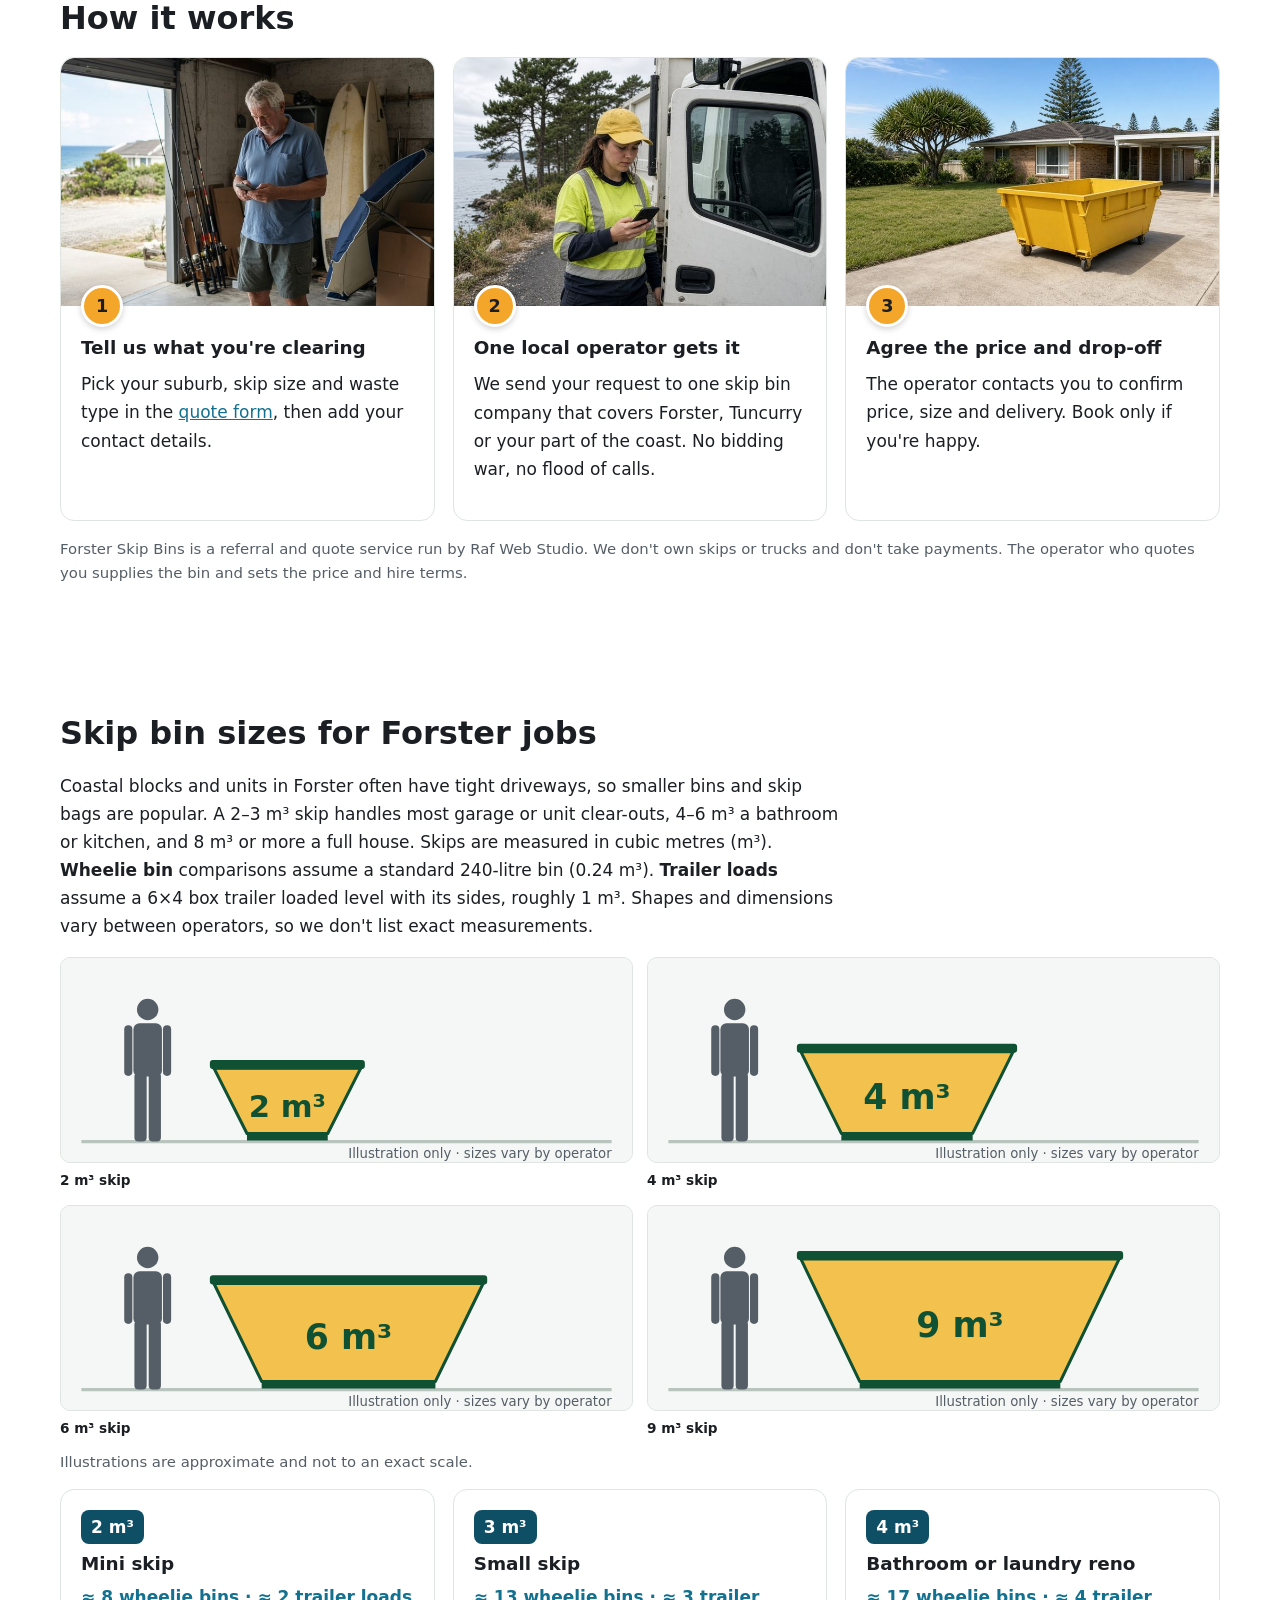
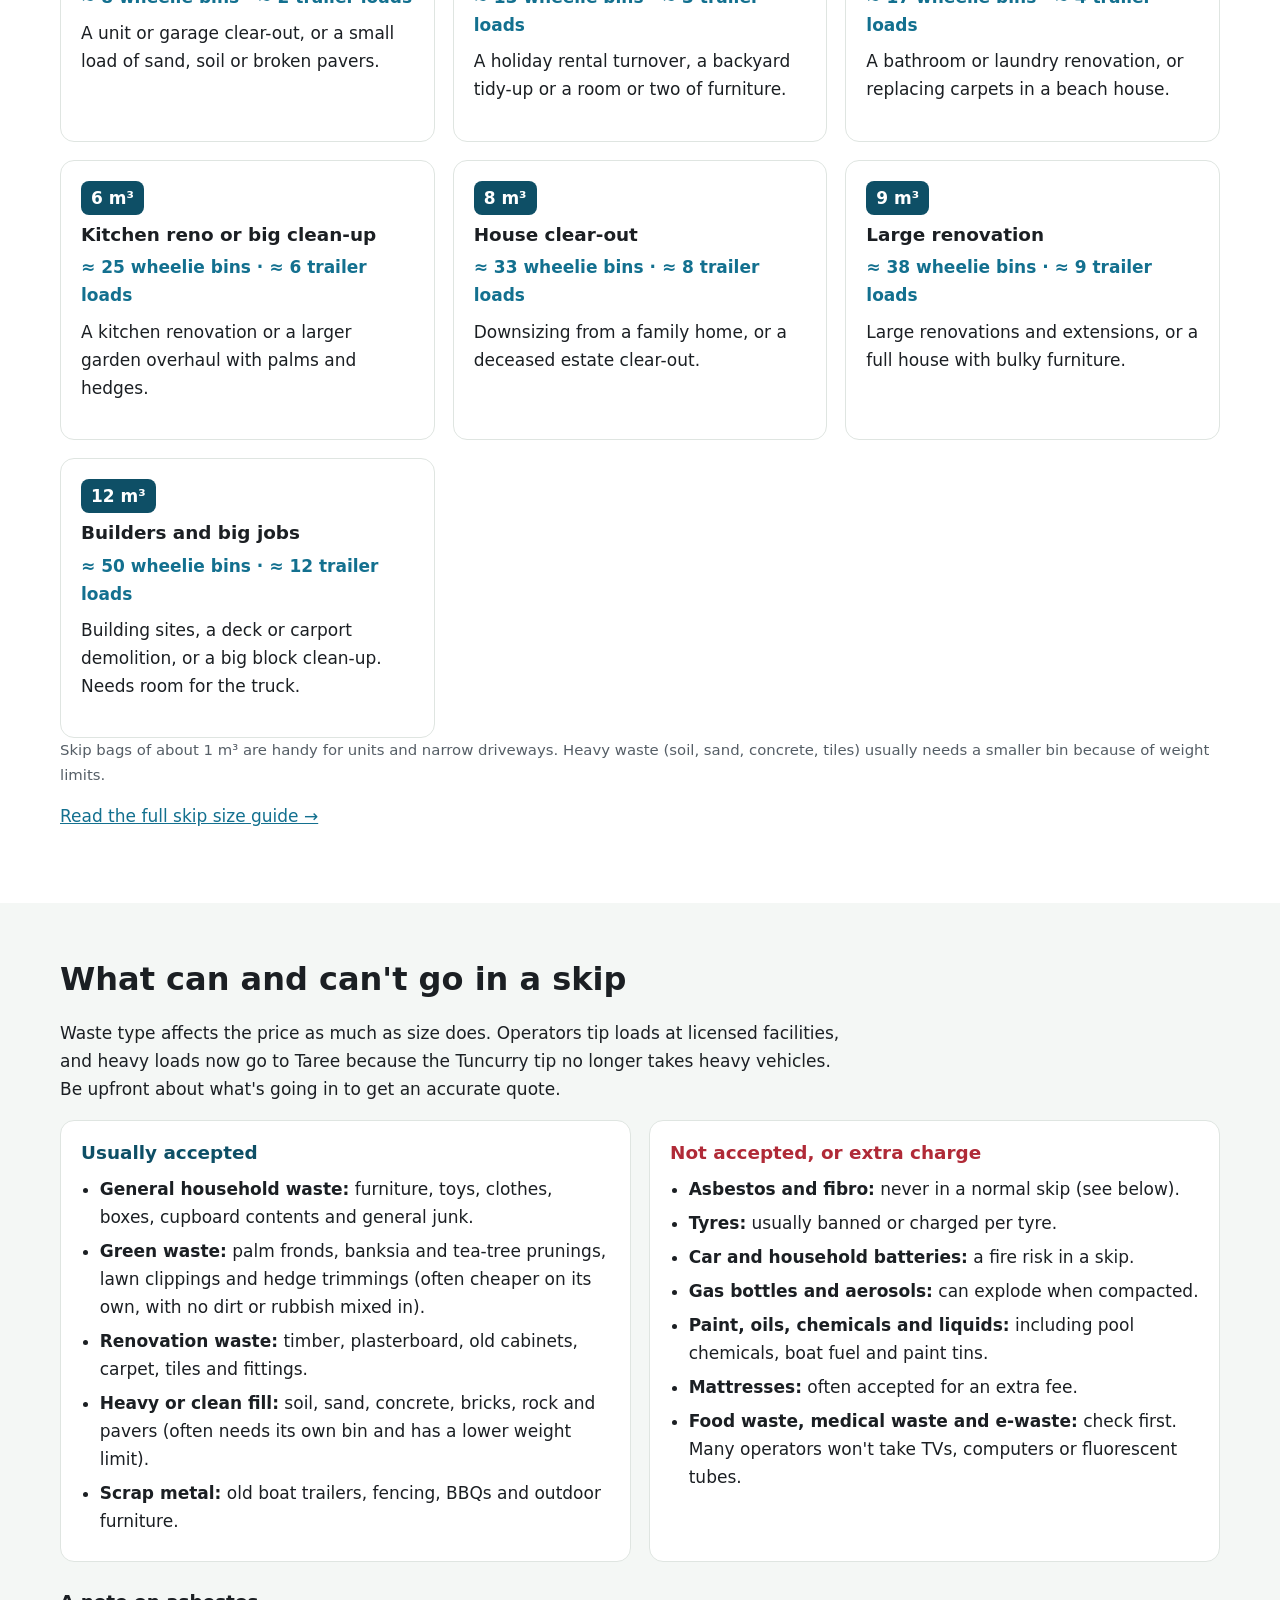
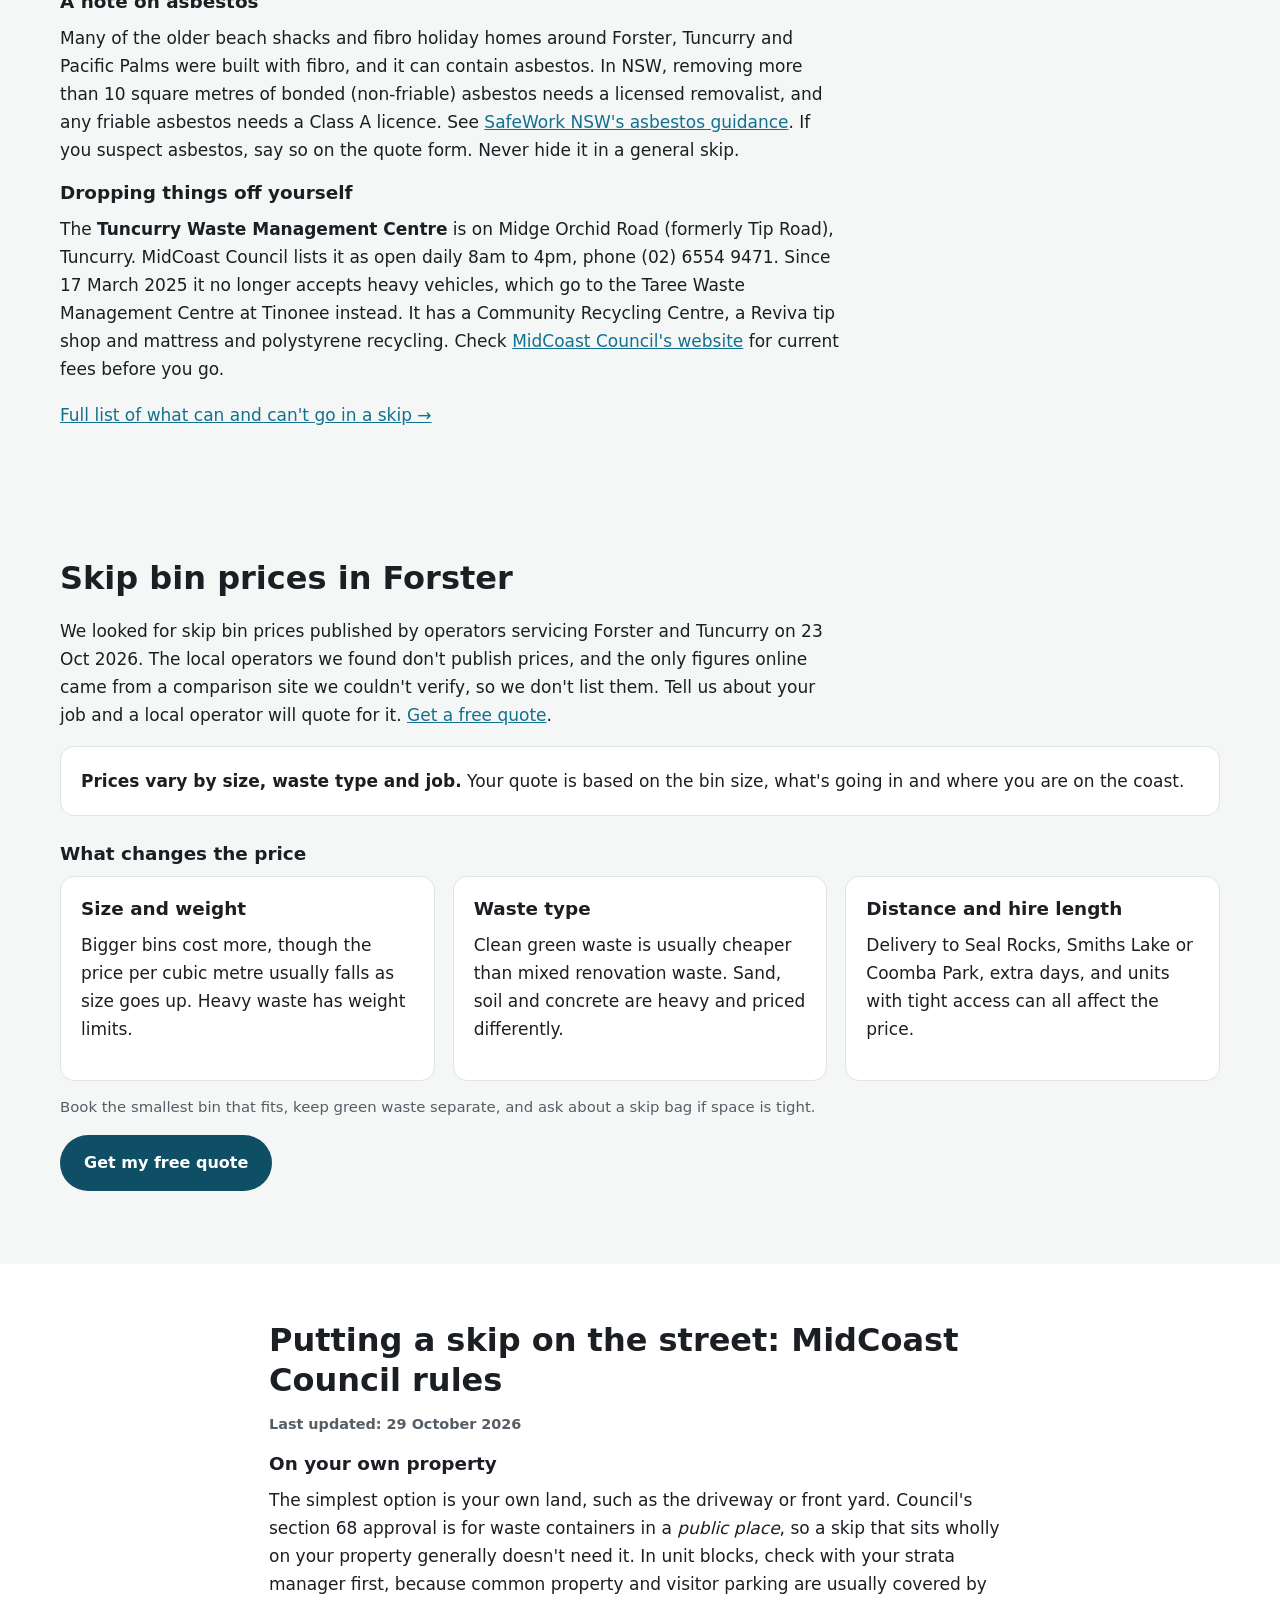
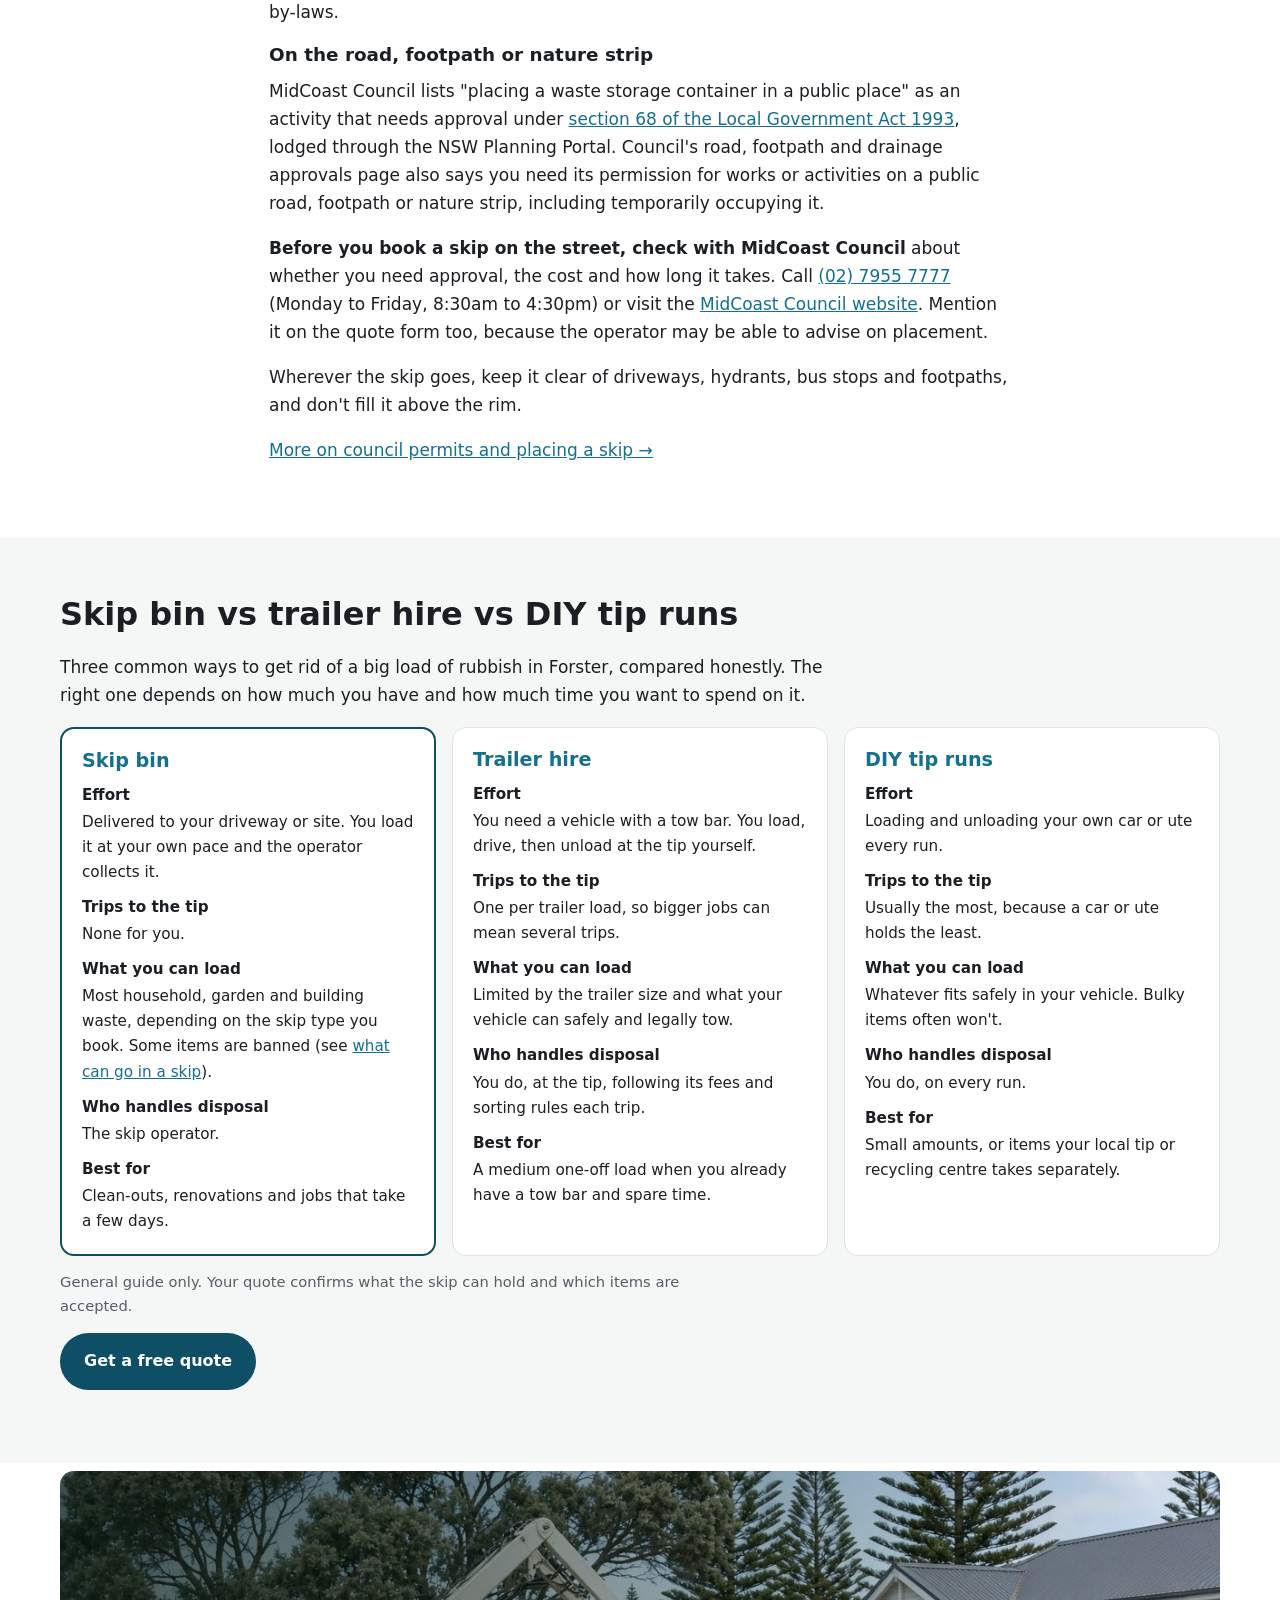
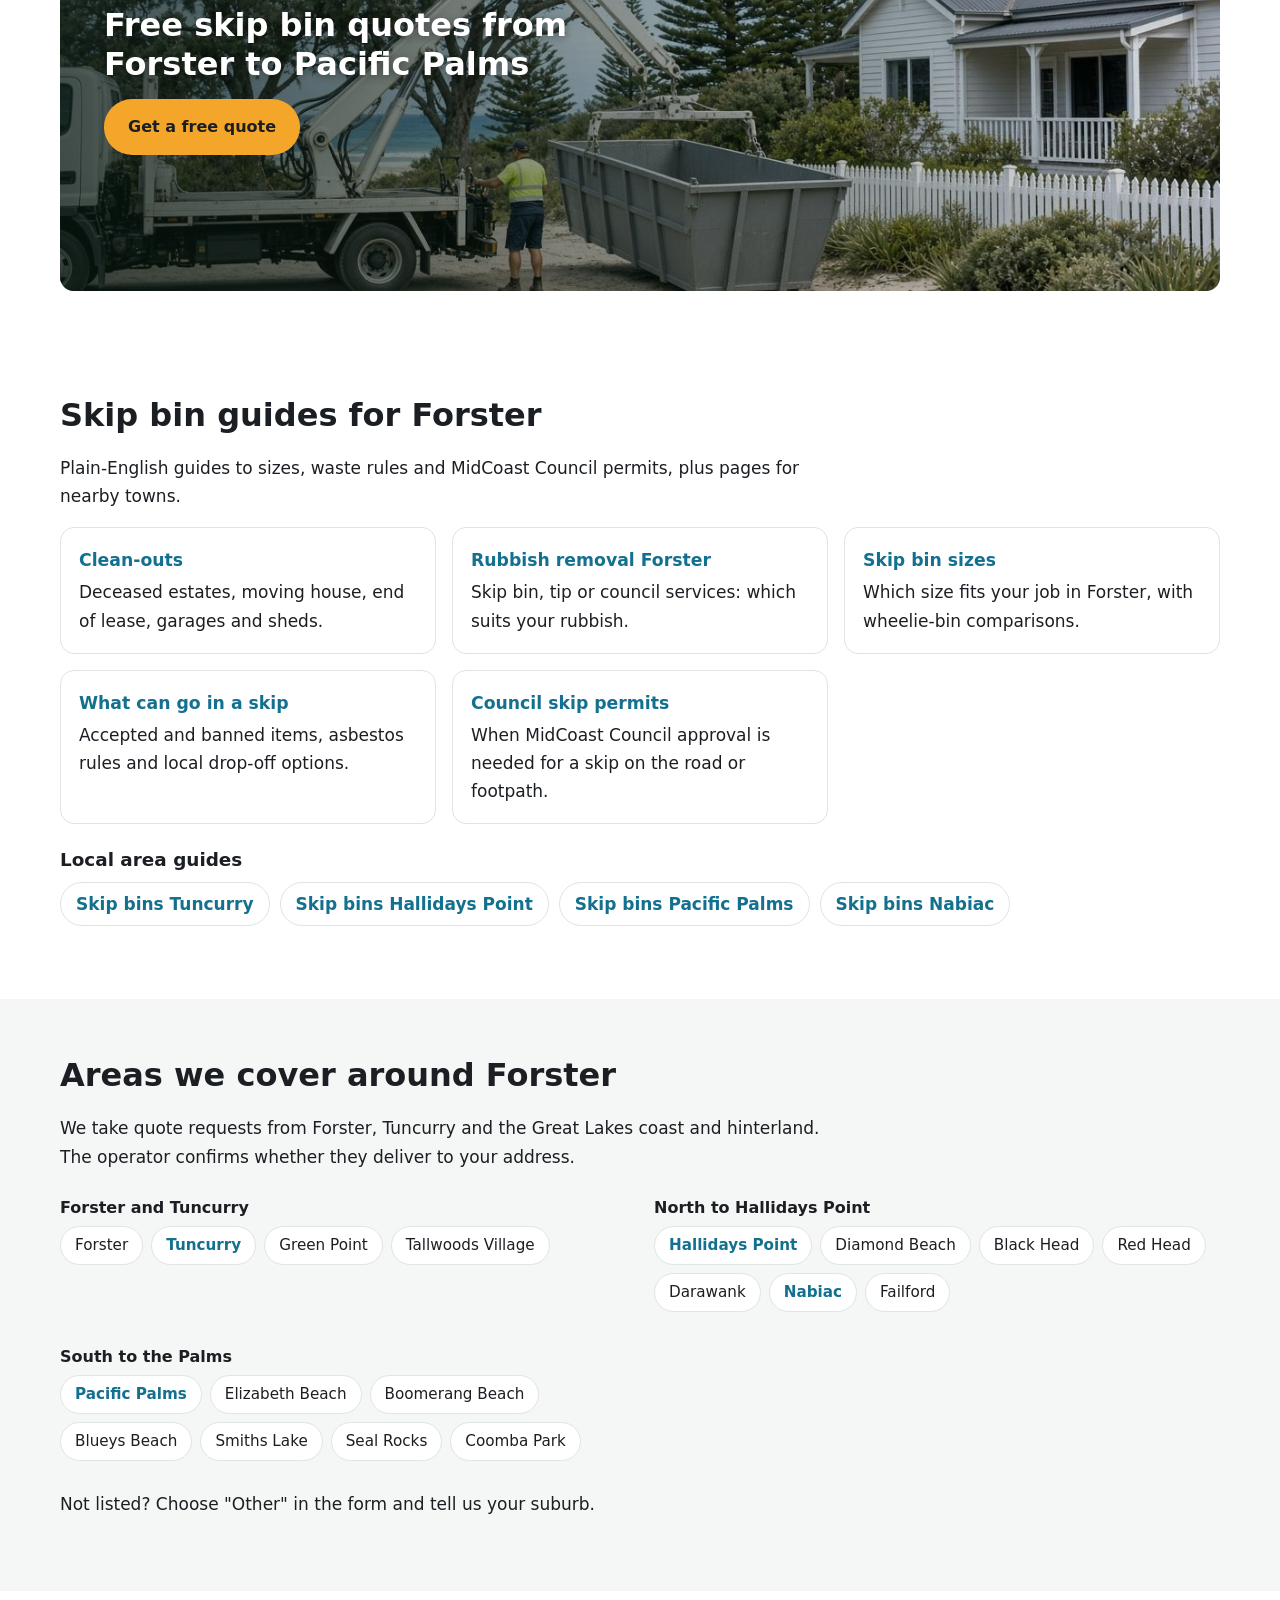
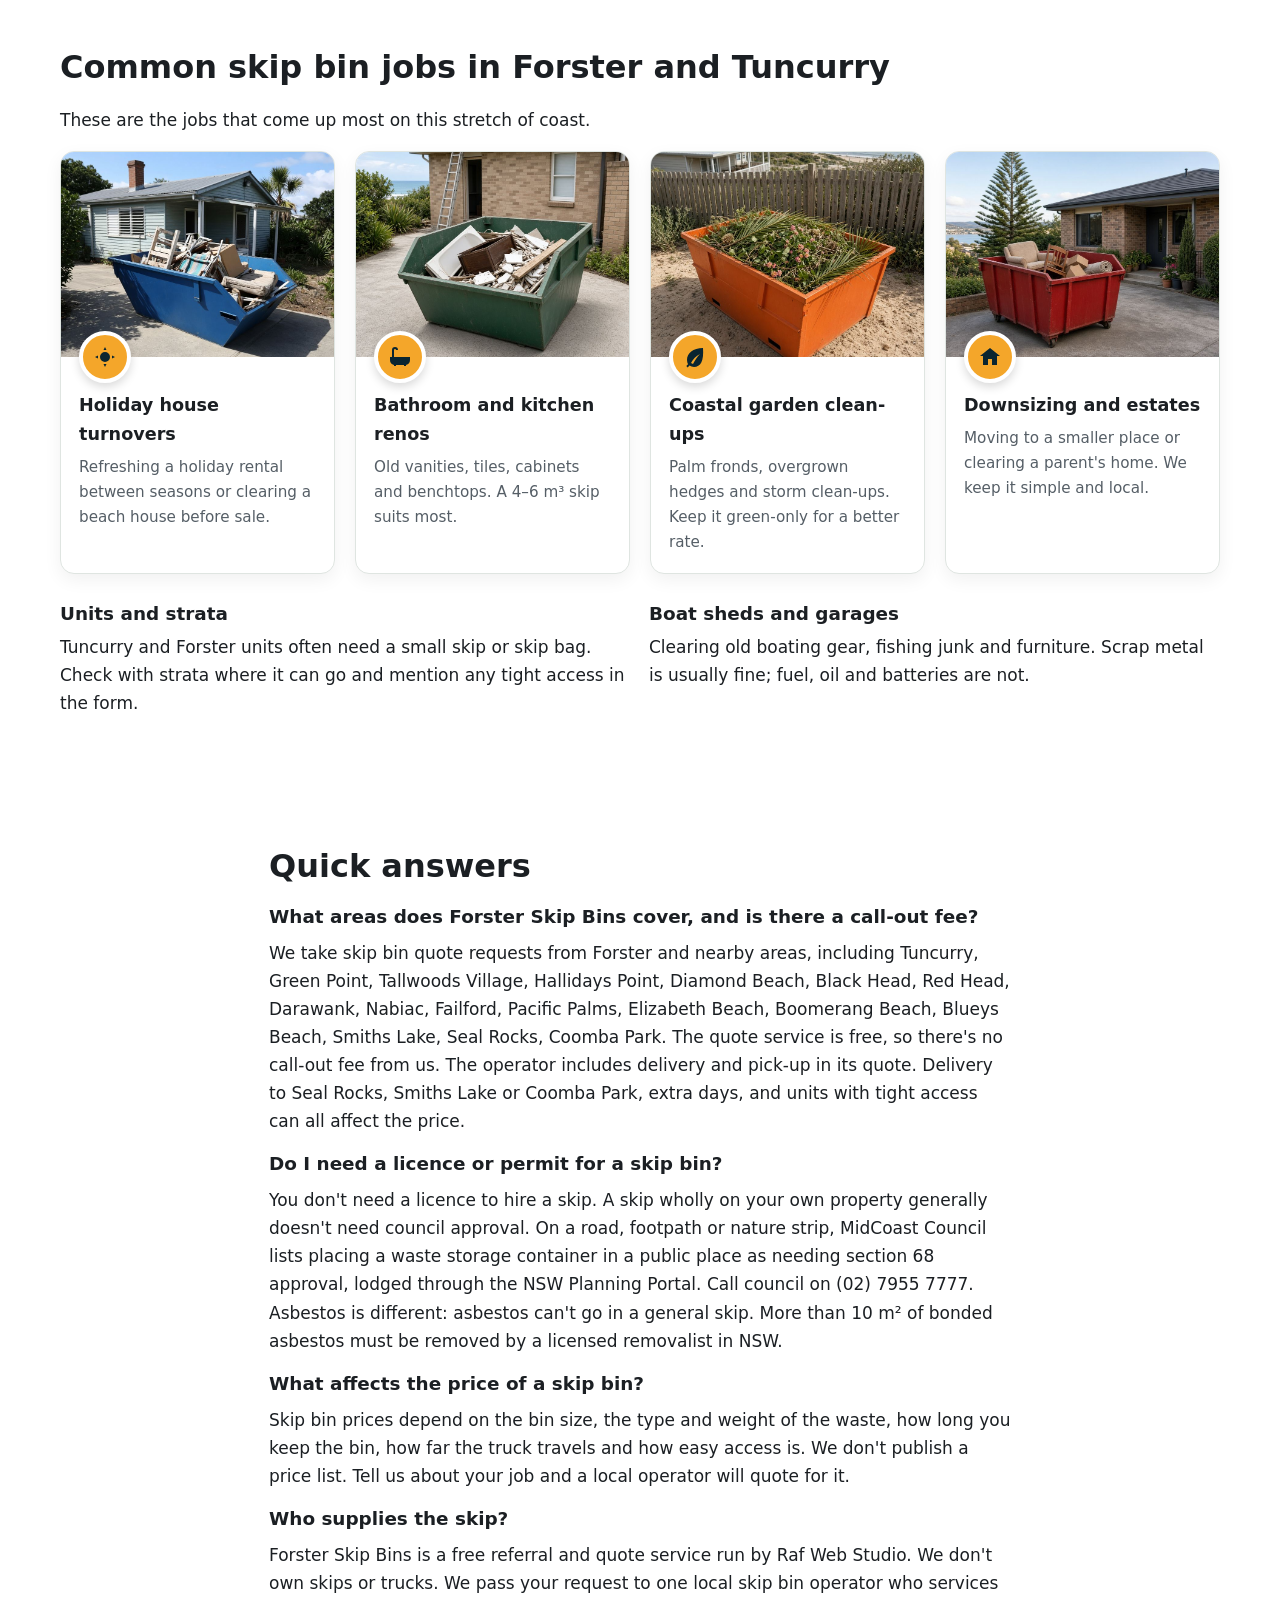
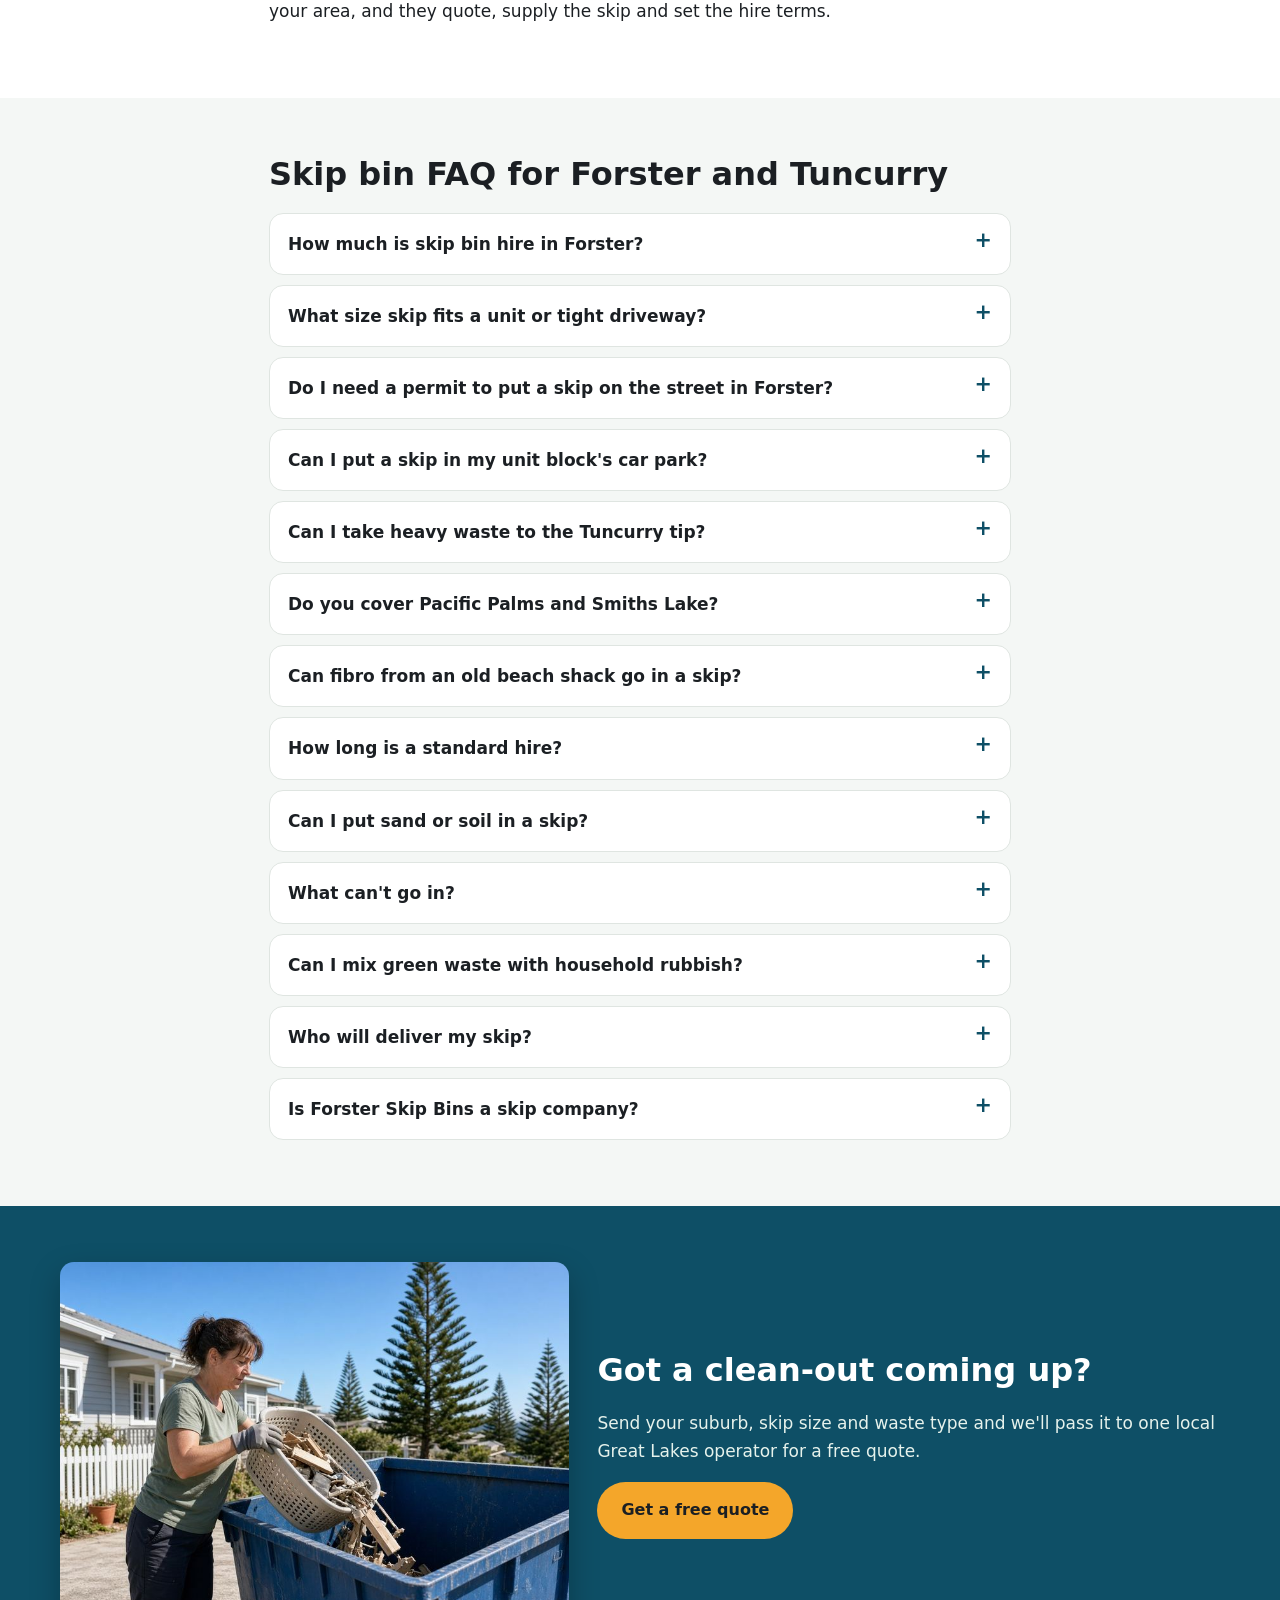
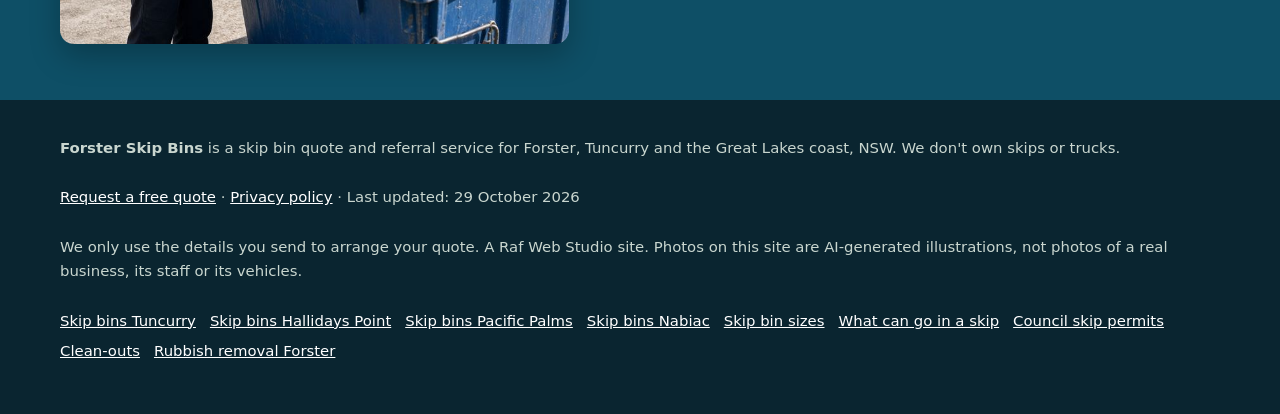
==== commit 44410a95: "Homepage v3: service+town tagline and big quote button, 'What do you need?' tiles, comparison sectio" ====
--- a/index.html
+++ b/index.html
@@ -39,7 +39,7 @@
  "name": "Skip Bins Forster | Skip Bin Hire Quotes for Forster & Tuncurry",
  "description": "Skip bins in Forster, Tuncurry, Green Point, Hallidays Point and Pacific Palms. Get a free, no-obligation skip bin quote from one local operator.",
  "inLanguage": "en-AU",
- "dateModified": "2026-10-24",
+ "dateModified": "2026-10-29",
  "isPartOf": {
   "@id": "https://forsterskipbins.com/#website"
  },
@@ -151,7 +151,7 @@
 {
  "@context": "https://schema.org",
  "@type": "WebSite",
- "dateModified": "2026-10-24",
+ "dateModified": "2026-10-29",
  "@id": "https://forsterskipbins.com/#website",
  "name": "Forster Skip Bins",
  "url": "https://forsterskipbins.com/",
@@ -394,6 +394,29 @@
  ]
 }
 </script>
+<!--h3:css--><style>
+.h3-tag{font-size:1.2rem;font-weight:600;margin:.2em 0 .9em;color:#fff;text-shadow:0 1px 3px rgba(0,0,0,.6);max-width:36em}
+.btn-xl{font-size:1.15rem;padding:16px 30px;min-height:54px;box-shadow:0 6px 18px rgba(0,0,0,.25)}
+.h3-cta{margin:0 0 18px}
+.need-grid{display:grid;grid-template-columns:repeat(2,minmax(0,1fr));gap:12px;margin-top:18px}
+@media(min-width:800px){.need-grid{grid-template-columns:repeat(4,minmax(0,1fr));gap:16px}}
+.need-grid a{display:flex;flex-direction:column;justify-content:center;min-height:96px;padding:16px;background:#fff;border:2px solid var(--line);border-radius:var(--radius);text-decoration:none;color:var(--ink);line-height:1.35}
+.need-grid a:hover,.need-grid a:focus-visible{border-color:var(--green);background:var(--soft)}
+.need-grid strong{color:var(--green-2);font-size:1.05rem;margin-bottom:4px}
+.need-grid strong::after{content:" \2192"}
+.need-grid span{font-size:.92rem;color:var(--muted)}
+.cmp{display:grid;gap:16px;margin-top:18px}
+@media(min-width:900px){.cmp{grid-template-columns:repeat(3,minmax(0,1fr))}}
+.cmp article{background:#fff;border:1px solid var(--line);border-radius:var(--radius);padding:20px}
+.cmp article.cmp-main{border:2px solid var(--green)}
+.cmp h3{margin:0 0 10px;font-size:1.2rem;color:var(--green-2)}
+.cmp dl{margin:0}.cmp dt{font-weight:700;margin-top:10px;font-size:.95rem}.cmp dd{margin:2px 0 0;color:var(--ink);font-size:.95rem}
+.cmp-note{font-size:.92rem;color:var(--muted);margin-top:14px;max-width:46em}
+.mobile-call{transition:transform .2s ease;padding-bottom:calc(10px + env(safe-area-inset-bottom))}
+.mobile-call .btn{min-height:48px;font-size:1.05rem}
+.mobile-call.mc-off{transform:translateY(120%)}
+@media(prefers-reduced-motion:reduce){.mobile-call{transition:none}}
+</style><!--/h3:css-->
 </head>
 <body>
 <a class="skip-link" href="#main">Skip to content</a>
@@ -419,11 +442,12 @@
   </picture>
   <div class="wrap hero-grid">
     <div class="hero-copy">
-      <h1 id="h1">Skip Bins Forster: Free Skip Bin Quotes for Forster, Tuncurry and the Great Lakes</h1>
-      <p class="summary">In short: Forster Skip Bins is a free quote service, not a skip hire company. Tell us your suburb and job, and we pass it to one local skip bin operator, who quotes you directly.</p>
+      <h1 id="h1">Skip Bins Forster: Free Skip Bin Quotes for Forster, Tuncurry and the Great Lakes</h1><!--h3:hero-->
+      <p class="h3-tag">Skip bin hire in Forster: tell us the job and get one free quote from a local operator.</p>
+      <p class="h3-cta"><a class="btn btn-call btn-xl" href="#quote">Get a free quote</a></p><!--/h3:hero-->      <p class="summary">In short: Forster Skip Bins is a free quote service, not a skip hire company. Tell us your suburb and job, and we pass it to one local skip bin operator, who quotes you directly.</p>
       <p class="lead">Turning over a holiday rental in Forster, renovating a unit in Tuncurry or downsizing at Tallwoods? Tell us your suburb, skip size and what's going in, and we'll pass it to one local skip bin operator for a free, no-obligation quote.</p>
       <div class="ctas"><a class="btn btn-ghost" href="#sizes">Skip size guide</a><a class="btn btn-ghost" href="#council">Council rules</a></div>
-      <p class="updated">Last updated: 24 October 2026</p>
+      <p class="updated">Last updated: 29 October 2026</p>
     </div>
     <div class="hero-form-card" id="quote">
       <h2 id="quote-h">Get a free skip bin quote in Forster</h2>
@@ -464,6 +488,15 @@
 <section class="trust" aria-label="Why use this service">
   <ul class="wrap trust-list"><li><svg viewBox="0 0 24 24" aria-hidden="true"><path fill="currentColor" d="M9 16.2 4.8 12l-1.4 1.4L9 19 21 7l-1.4-1.4z"/></svg><span><strong>Free quote</strong> for your exact job</span></li><li><svg viewBox="0 0 24 24" aria-hidden="true"><path fill="currentColor" d="M9 16.2 4.8 12l-1.4 1.4L9 19 21 7l-1.4-1.4z"/></svg><span><strong>One local operator,</strong> not a call-centre auction</span></li><li><svg viewBox="0 0 24 24" aria-hidden="true"><path fill="currentColor" d="M9 16.2 4.8 12l-1.4 1.4L9 19 21 7l-1.4-1.4z"/></svg><span><strong>Forster, Tuncurry, Hallidays Point, Pacific Palms</strong> and the Great Lakes</span></li><li><svg viewBox="0 0 24 24" aria-hidden="true"><path fill="currentColor" d="M9 16.2 4.8 12l-1.4 1.4L9 19 21 7l-1.4-1.4z"/></svg><span><strong>No obligation</strong> to book</span></li></ul>
 </section>
+<!--h3:need-->
+<section id="need" aria-labelledby="need-h">
+  <div class="wrap">
+    <h2 id="need-h">What do you need a skip for in Forster?</h2>
+    <p class="intro">Tap the closest match to read more, or go straight to the <a href="#quote">free quote form</a>.</p>
+    <div class="need-grid"><a href="/clean-outs/"><strong>Home &amp; garage clean-outs</strong><span>Moving, downsizing, estates and sheds.</span></a><a href="/rubbish-removal-forster/"><strong>Rubbish removal Forster</strong><span>Skip, tip run or council pick-up.</span></a><a href="#jobs"><strong>Renovation waste</strong><span>Bathrooms, kitchens, flooring and tiles.</span></a><a href="#jobs"><strong>Garden &amp; green waste</strong><span>Branches, prunings and storm clean-ups.</span></a><a href="#quote"><strong>Builders' waste</strong><span>Small builds, decks and site clean-ups.</span></a><a href="/skip-bin-sizes/"><strong>Skip bin sizes</strong><span>Which size fits your job.</span></a><a href="/what-can-go-in-a-skip/"><strong>What can go in a skip</strong><span>Accepted and banned items.</span></a><a href="/skip-bin-council-permit/"><strong>Council skip permits</strong><span>When a skip on the street needs approval.</span></a></div>
+  </div>
+</section>
+<!--/h3:need-->
 <section id="how" aria-labelledby="how-h">
   <div class="wrap">
     <h2 id="how-h">How it works</h2>
@@ -539,7 +572,7 @@
 <section id="council" aria-labelledby="council-h">
   <div class="wrap intro">
     <h2 id="council-h">Putting a skip on the street: MidCoast Council rules</h2>
-    <p class="updated-dark">Last updated: 24 October 2026</p>
+    <p class="updated-dark">Last updated: 29 October 2026</p>
     <h3>On your own property</h3>
     <p>The simplest option is your own land, such as the driveway or front yard. Council's section 68 approval is for waste containers in a <em>public place</em>, so a skip that sits wholly on your property generally doesn't need it. In unit blocks, check with your strata manager first, because common property and visitor parking are usually covered by by-laws.</p>
     <h3>On the road, footpath or nature strip</h3>
@@ -549,6 +582,17 @@
     <p><a href="/skip-bin-council-permit/">More on council permits and placing a skip →</a></p>
   </div>
 </section>
+<!--h3:compare-->
+<section class="alt" id="compare" aria-labelledby="compare-h">
+  <div class="wrap">
+    <h2 id="compare-h">Skip bin vs trailer hire vs DIY tip runs</h2>
+    <p class="intro">Three common ways to get rid of a big load of rubbish in Forster, compared honestly. The right one depends on how much you have and how much time you want to spend on it.</p>
+    <div class="cmp"><article class="cmp-main"><h3>Skip bin</h3><dl><dt>Effort</dt><dd>Delivered to your driveway or site. You load it at your own pace and the operator collects it.</dd><dt>Trips to the tip</dt><dd>None for you.</dd><dt>What you can load</dt><dd>Most household, garden and building waste, depending on the skip type you book. Some items are banned (see <a href="/what-can-go-in-a-skip/">what can go in a skip</a>).</dd><dt>Who handles disposal</dt><dd>The skip operator.</dd><dt>Best for</dt><dd>Clean-outs, renovations and jobs that take a few days.</dd></dl></article><article><h3>Trailer hire</h3><dl><dt>Effort</dt><dd>You need a vehicle with a tow bar. You load, drive, then unload at the tip yourself.</dd><dt>Trips to the tip</dt><dd>One per trailer load, so bigger jobs can mean several trips.</dd><dt>What you can load</dt><dd>Limited by the trailer size and what your vehicle can safely and legally tow.</dd><dt>Who handles disposal</dt><dd>You do, at the tip, following its fees and sorting rules each trip.</dd><dt>Best for</dt><dd>A medium one-off load when you already have a tow bar and spare time.</dd></dl></article><article><h3>DIY tip runs</h3><dl><dt>Effort</dt><dd>Loading and unloading your own car or ute every run.</dd><dt>Trips to the tip</dt><dd>Usually the most, because a car or ute holds the least.</dd><dt>What you can load</dt><dd>Whatever fits safely in your vehicle. Bulky items often won't.</dd><dt>Who handles disposal</dt><dd>You do, on every run.</dd><dt>Best for</dt><dd>Small amounts, or items your local tip or recycling centre takes separately.</dd></dl></article></div>
+    <p class="cmp-note">General guide only. Your quote confirms what the skip can hold and which items are accepted.</p>
+    <p><a class="btn btn-primary" href="#quote">Get a free quote</a></p>
+  </div>
+</section>
+<!--/h3:compare-->
 <section class="band-wrap" aria-label="Free skip bin quotes from Forster to Pacific Palms">
   <div class="wrap">
     <div class="truck-band">
@@ -652,7 +696,7 @@
 <footer class="site-footer">
   <div class="wrap">
     <p><strong>Forster Skip Bins</strong> is a skip bin quote and referral service for Forster, Tuncurry and the Great Lakes coast, NSW. We don't own skips or trucks.</p>
-    <p><a href="#quote">Request a free quote</a> · <a href="privacy.html">Privacy policy</a> · Last updated: 24 October 2026</p>
+    <p><a href="#quote">Request a free quote</a> · <a href="privacy.html">Privacy policy</a> · Last updated: 29 October 2026</p>
     <p>We only use the details you send to arrange your quote. A Raf Web Studio site. Photos on this site are AI-generated illustrations, not photos of a real business, its staff or its vehicles.</p>
     <p class="footer-links"><a href="/skip-bins-tuncurry/">Skip bins Tuncurry</a> <a href="/skip-bins-hallidays-point/">Skip bins Hallidays Point</a> <a href="/skip-bins-pacific-palms/">Skip bins Pacific Palms</a> <a href="/skip-bins-nabiac/">Skip bins Nabiac</a> <a href="/skip-bin-sizes/">Skip bin sizes</a> <a href="/what-can-go-in-a-skip/">What can go in a skip</a> <a href="/skip-bin-council-permit/">Council skip permits</a> <a href="/clean-outs/">Clean-outs</a> <a href="/rubbish-removal-forster/">Rubbish removal Forster</a></p>
   </div>
@@ -662,5 +706,6 @@
   <a class="btn btn-call" href="#quote">Get a free quote</a>
 </div>
 <script src="form.js" defer></script>
+<!--h3:js--><script>(function(){var b=document.querySelector('.mobile-call'),q=document.getElementById('quote');if(!b||!q||!('IntersectionObserver' in window))return;new IntersectionObserver(function(e){b.classList.toggle('mc-off',e[0].isIntersecting)},{threshold:.15}).observe(q)})();</script><!--/h3:js-->
 </body>
 </html>
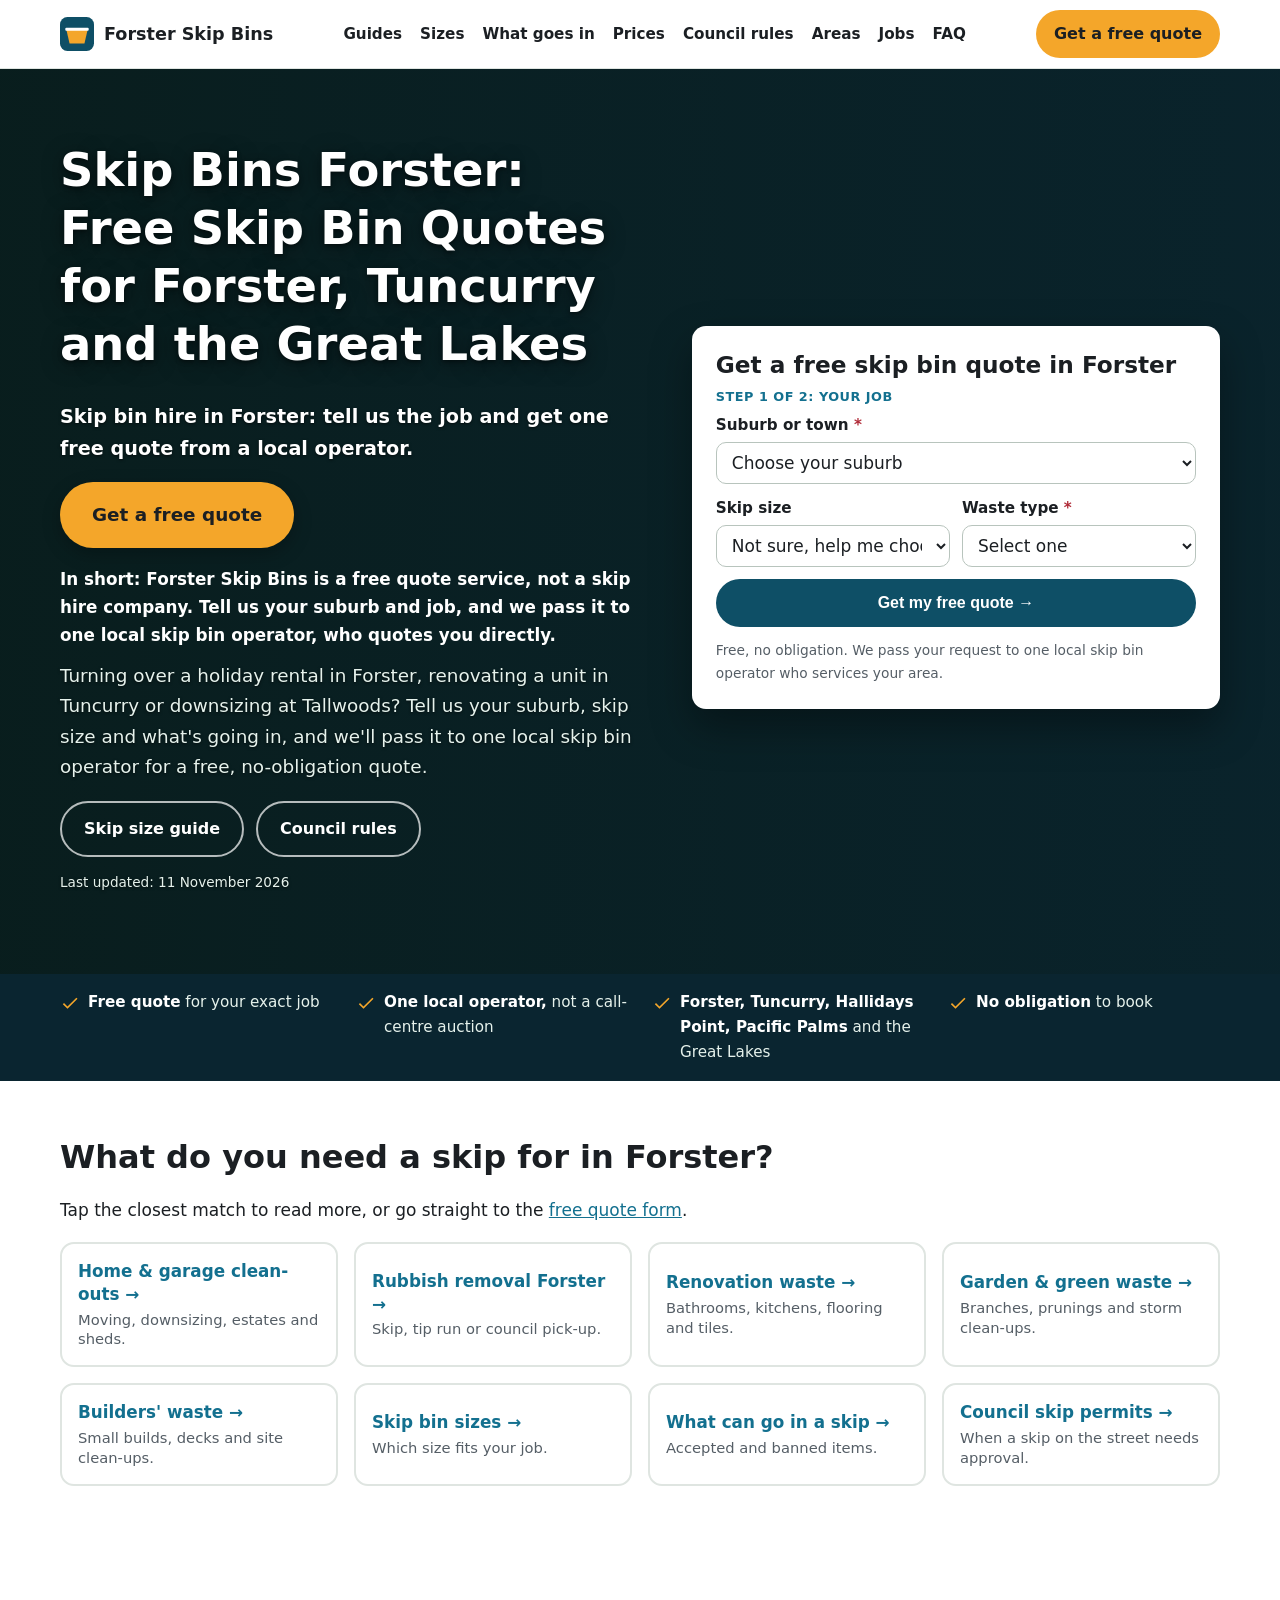
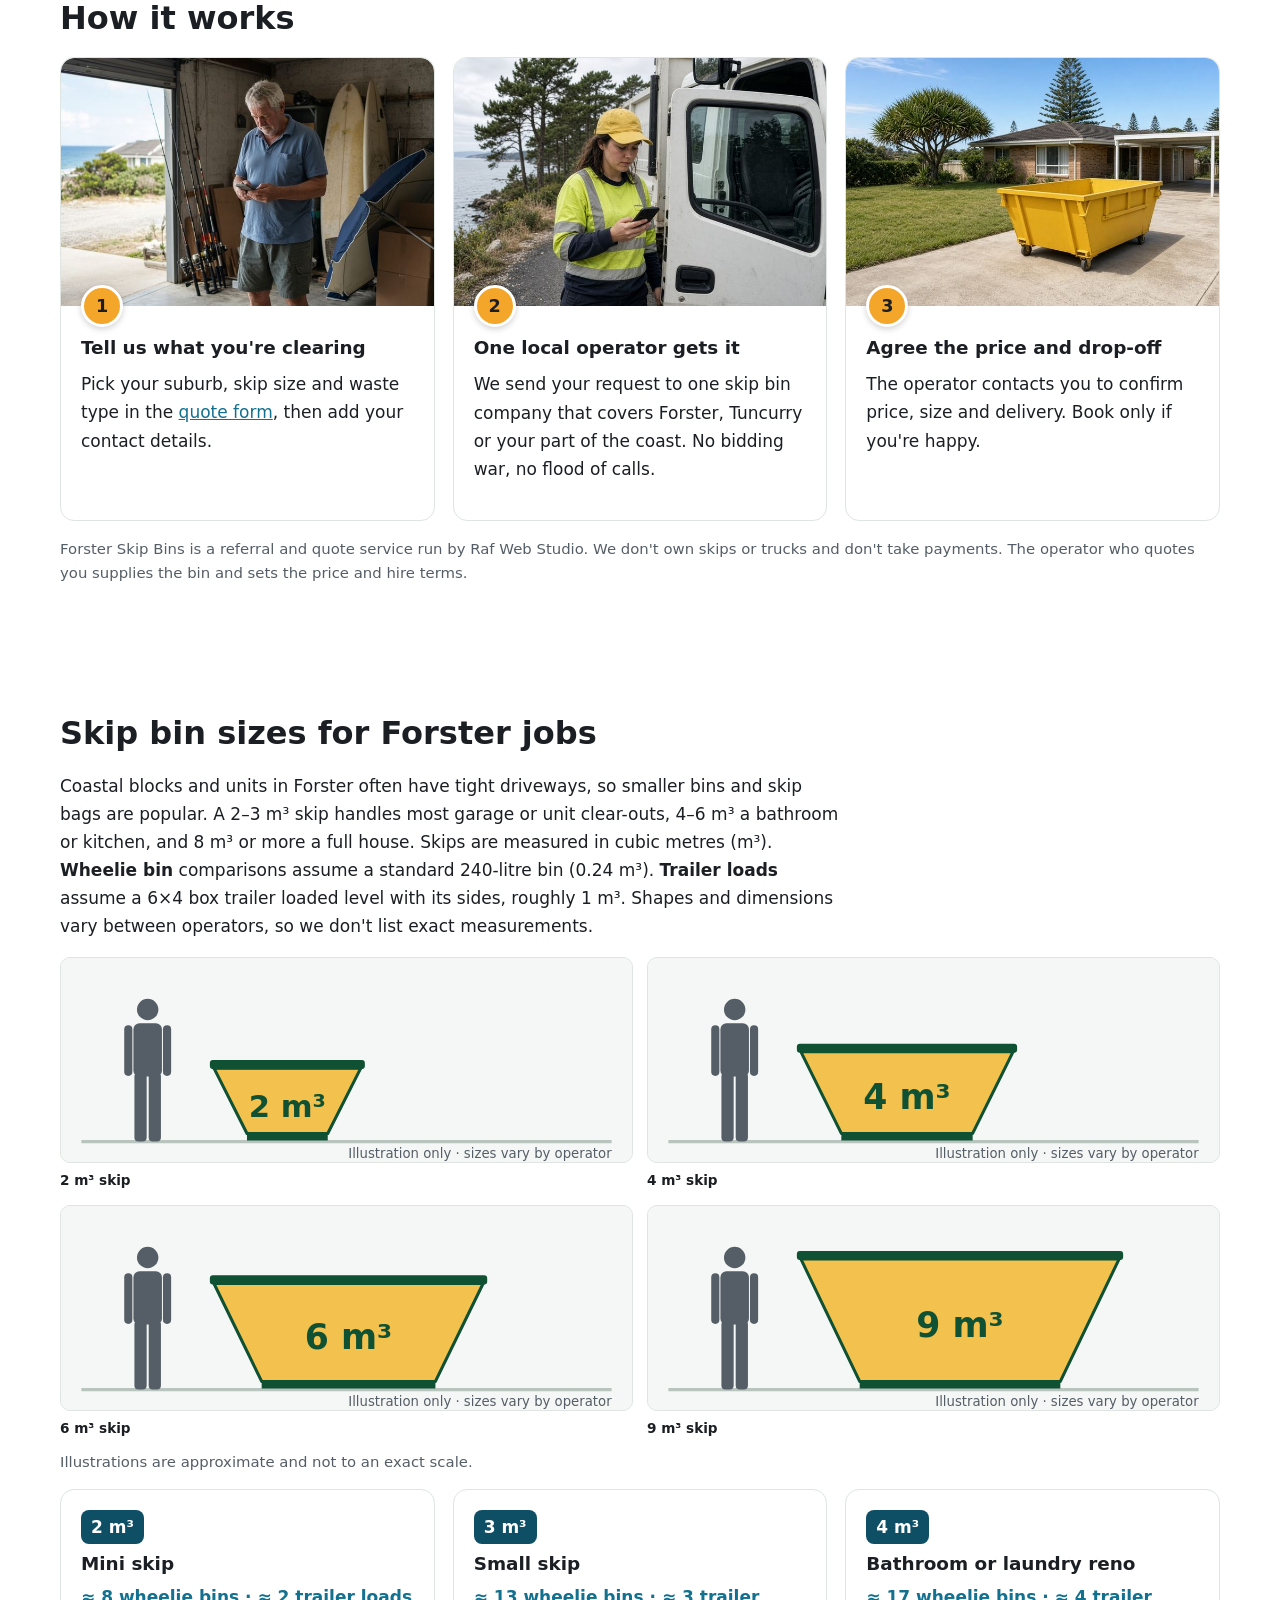
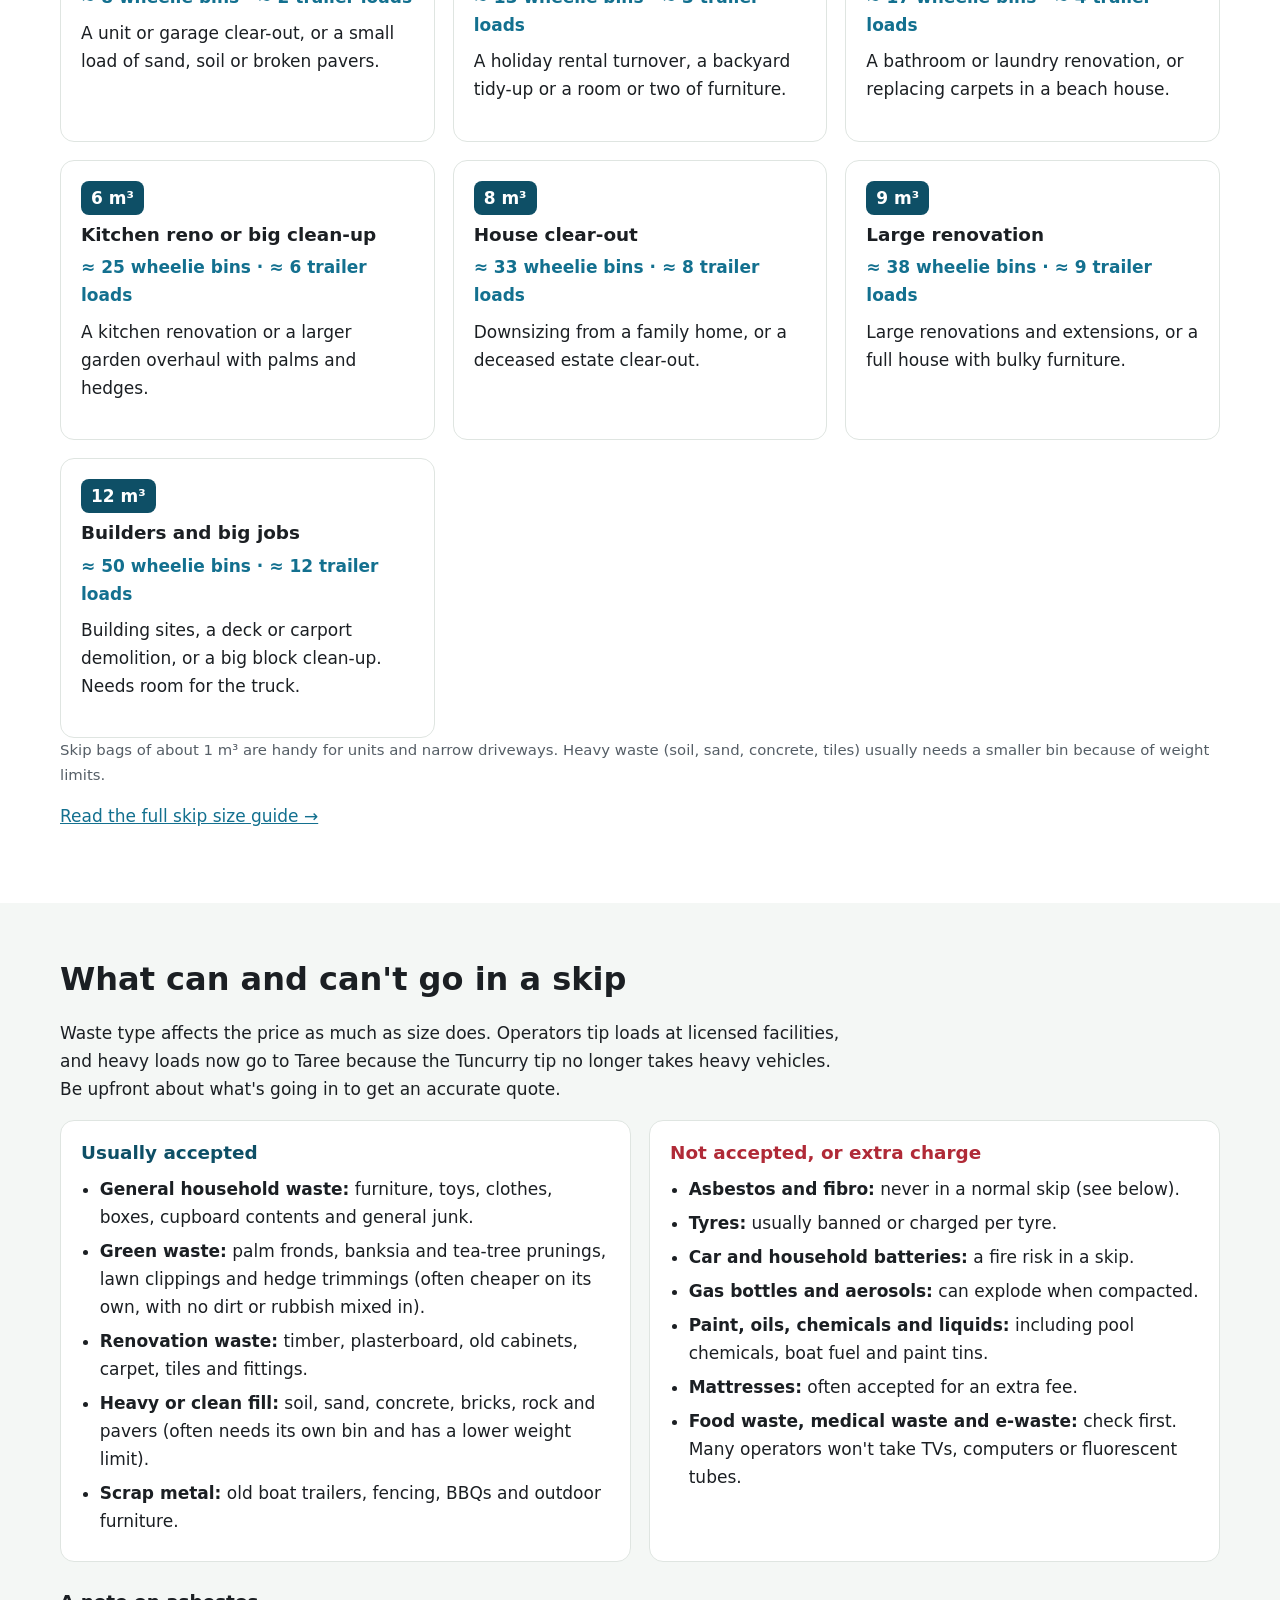
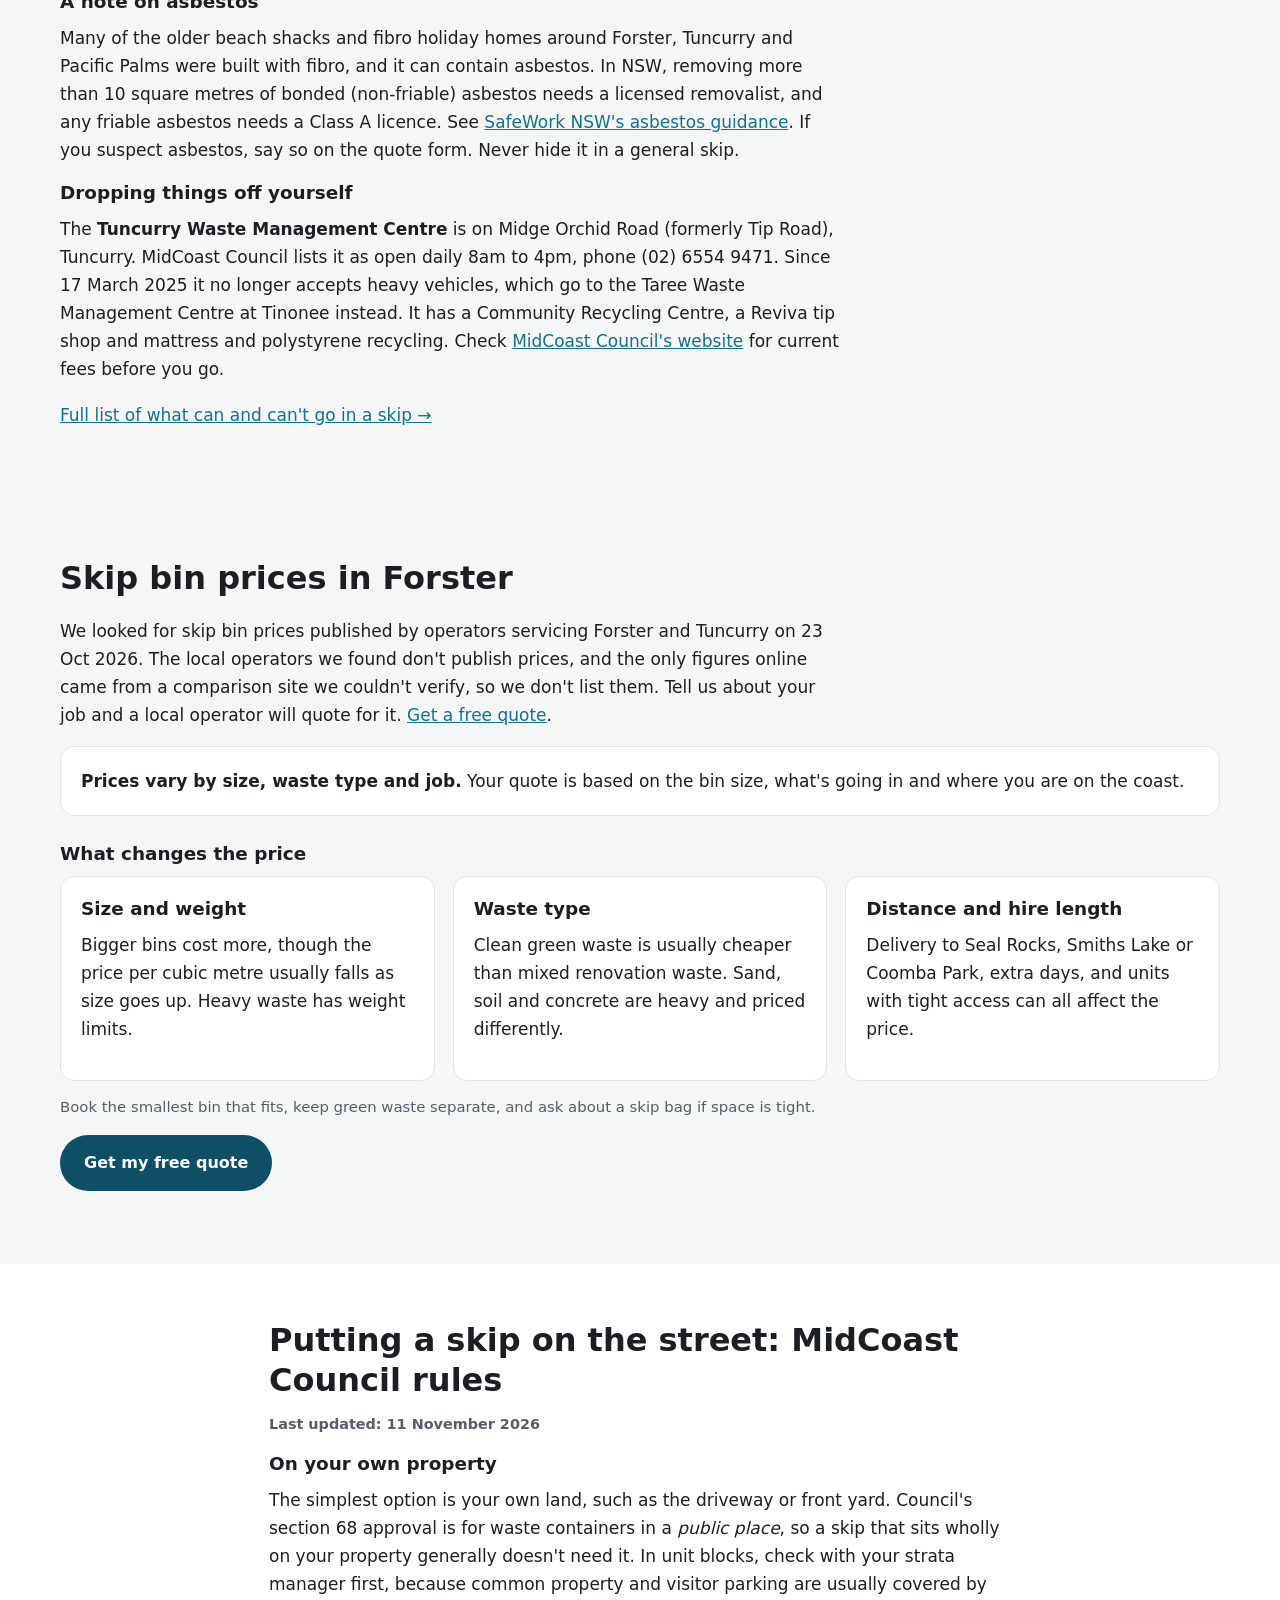
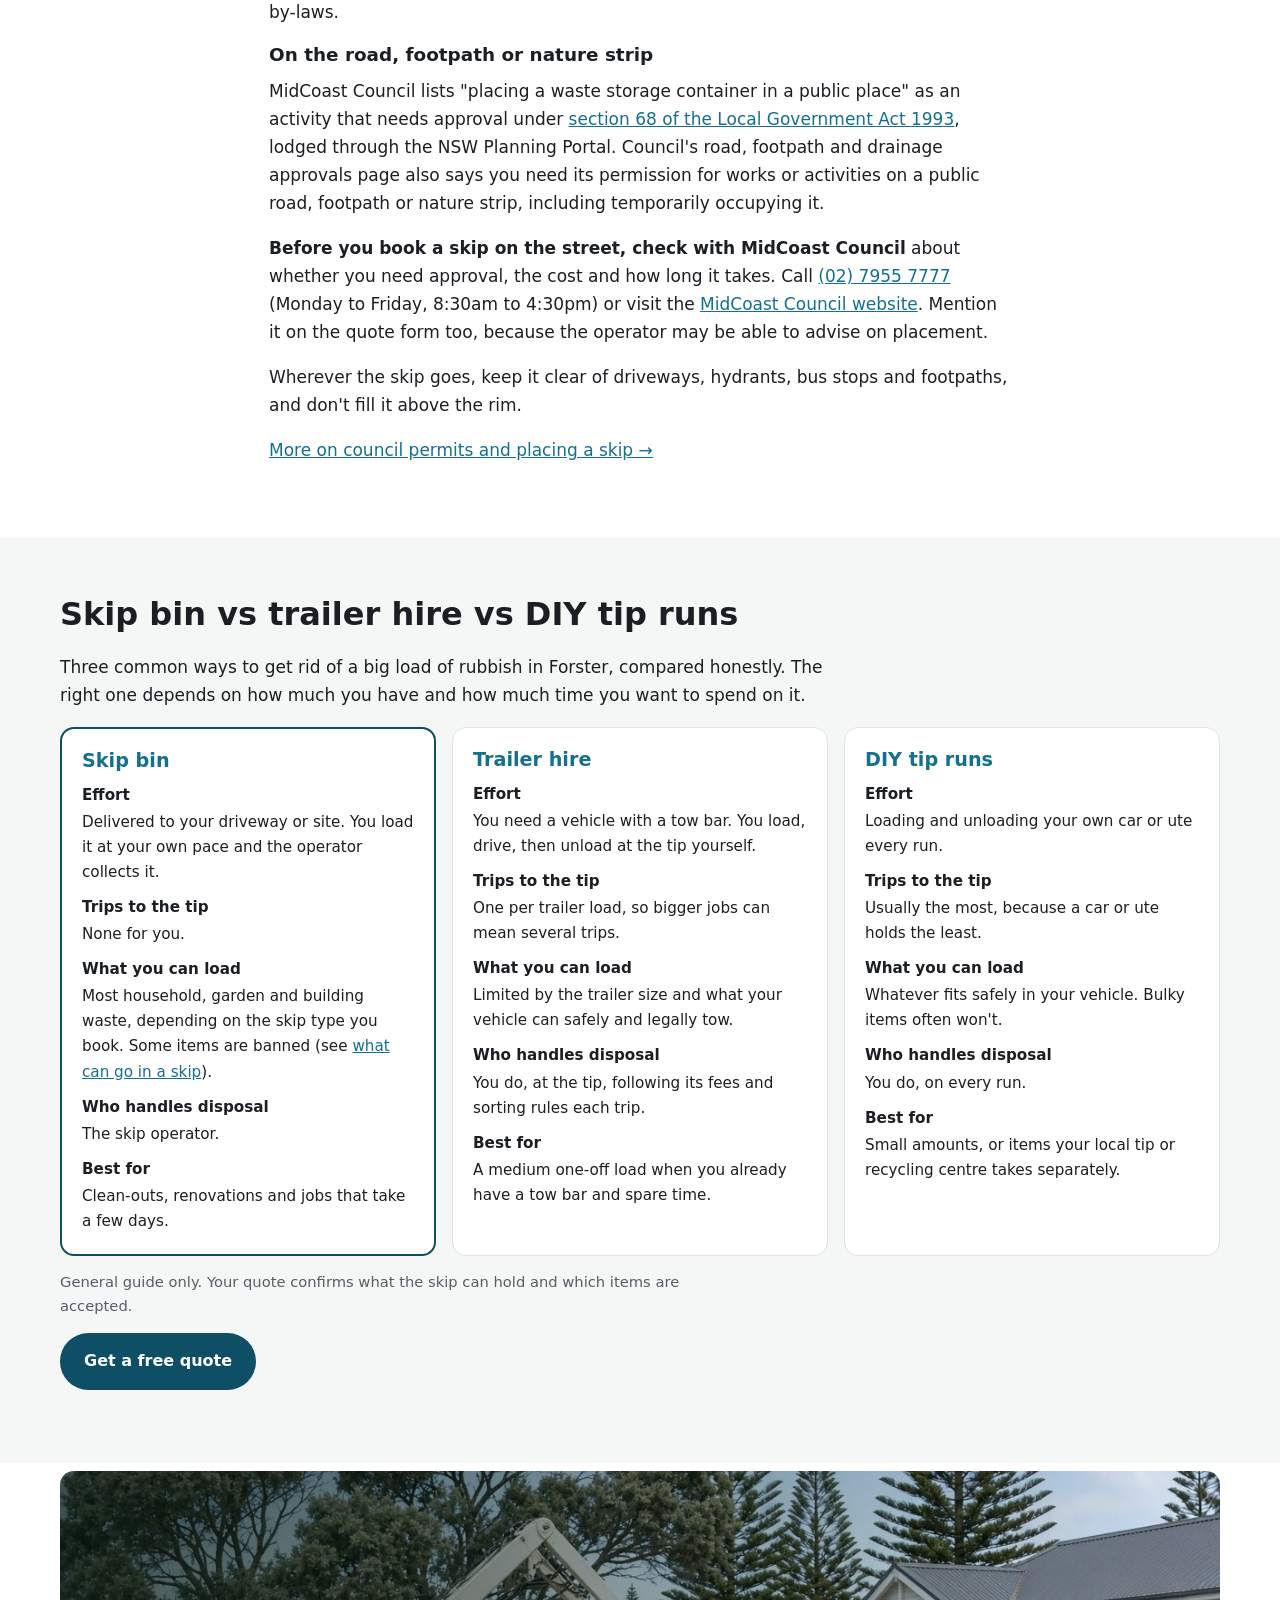
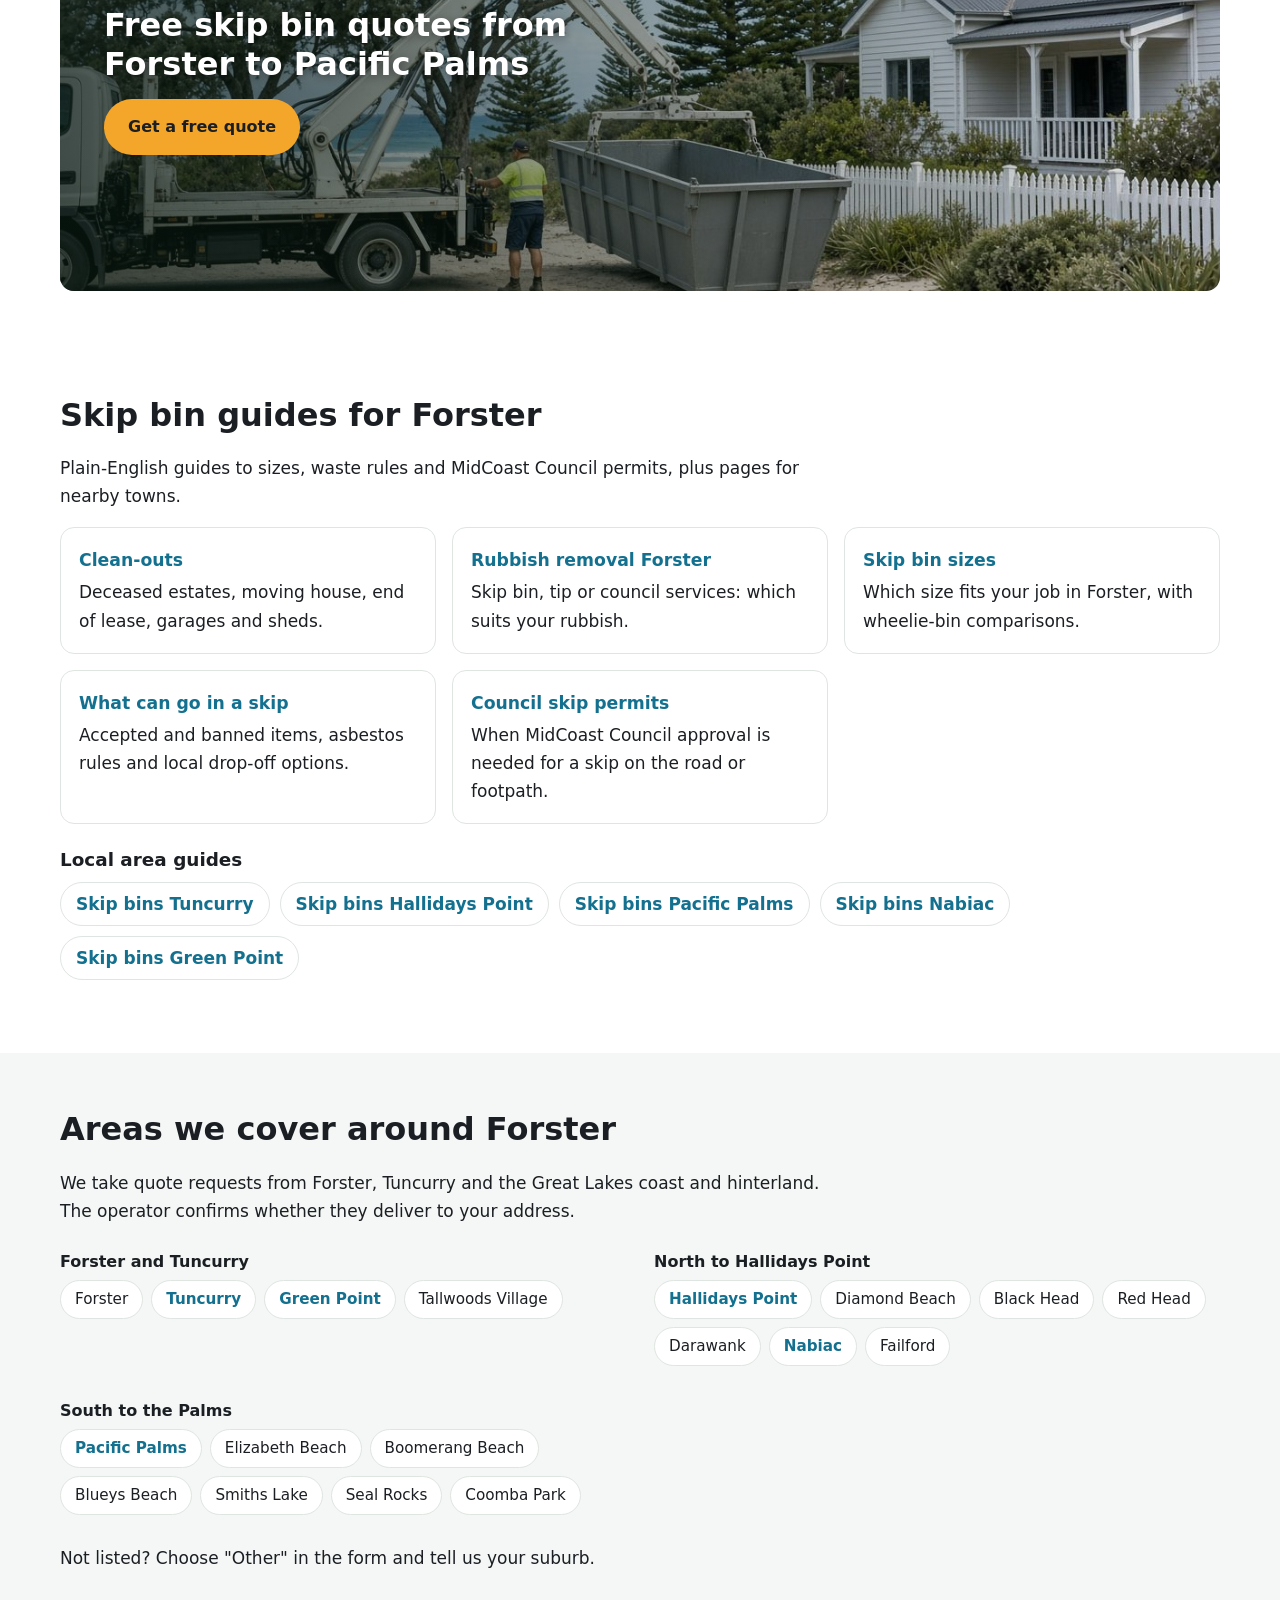
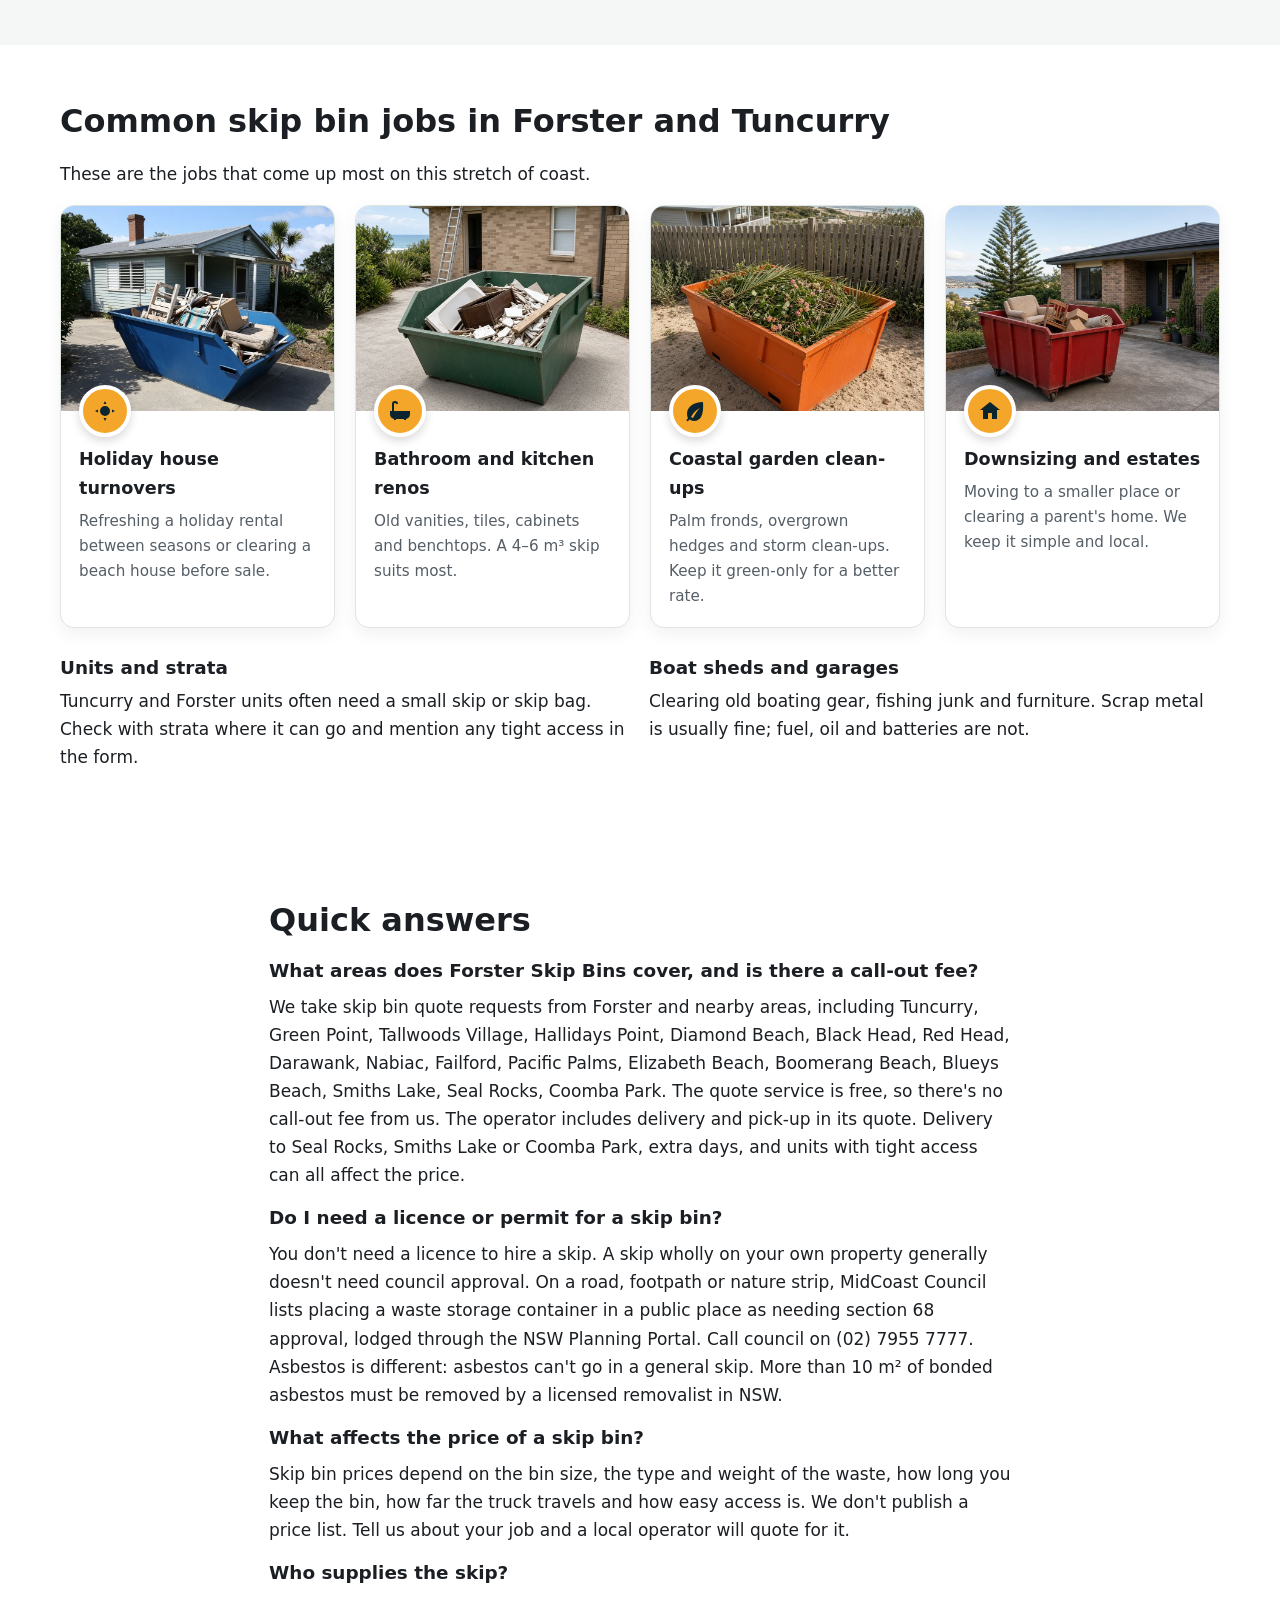
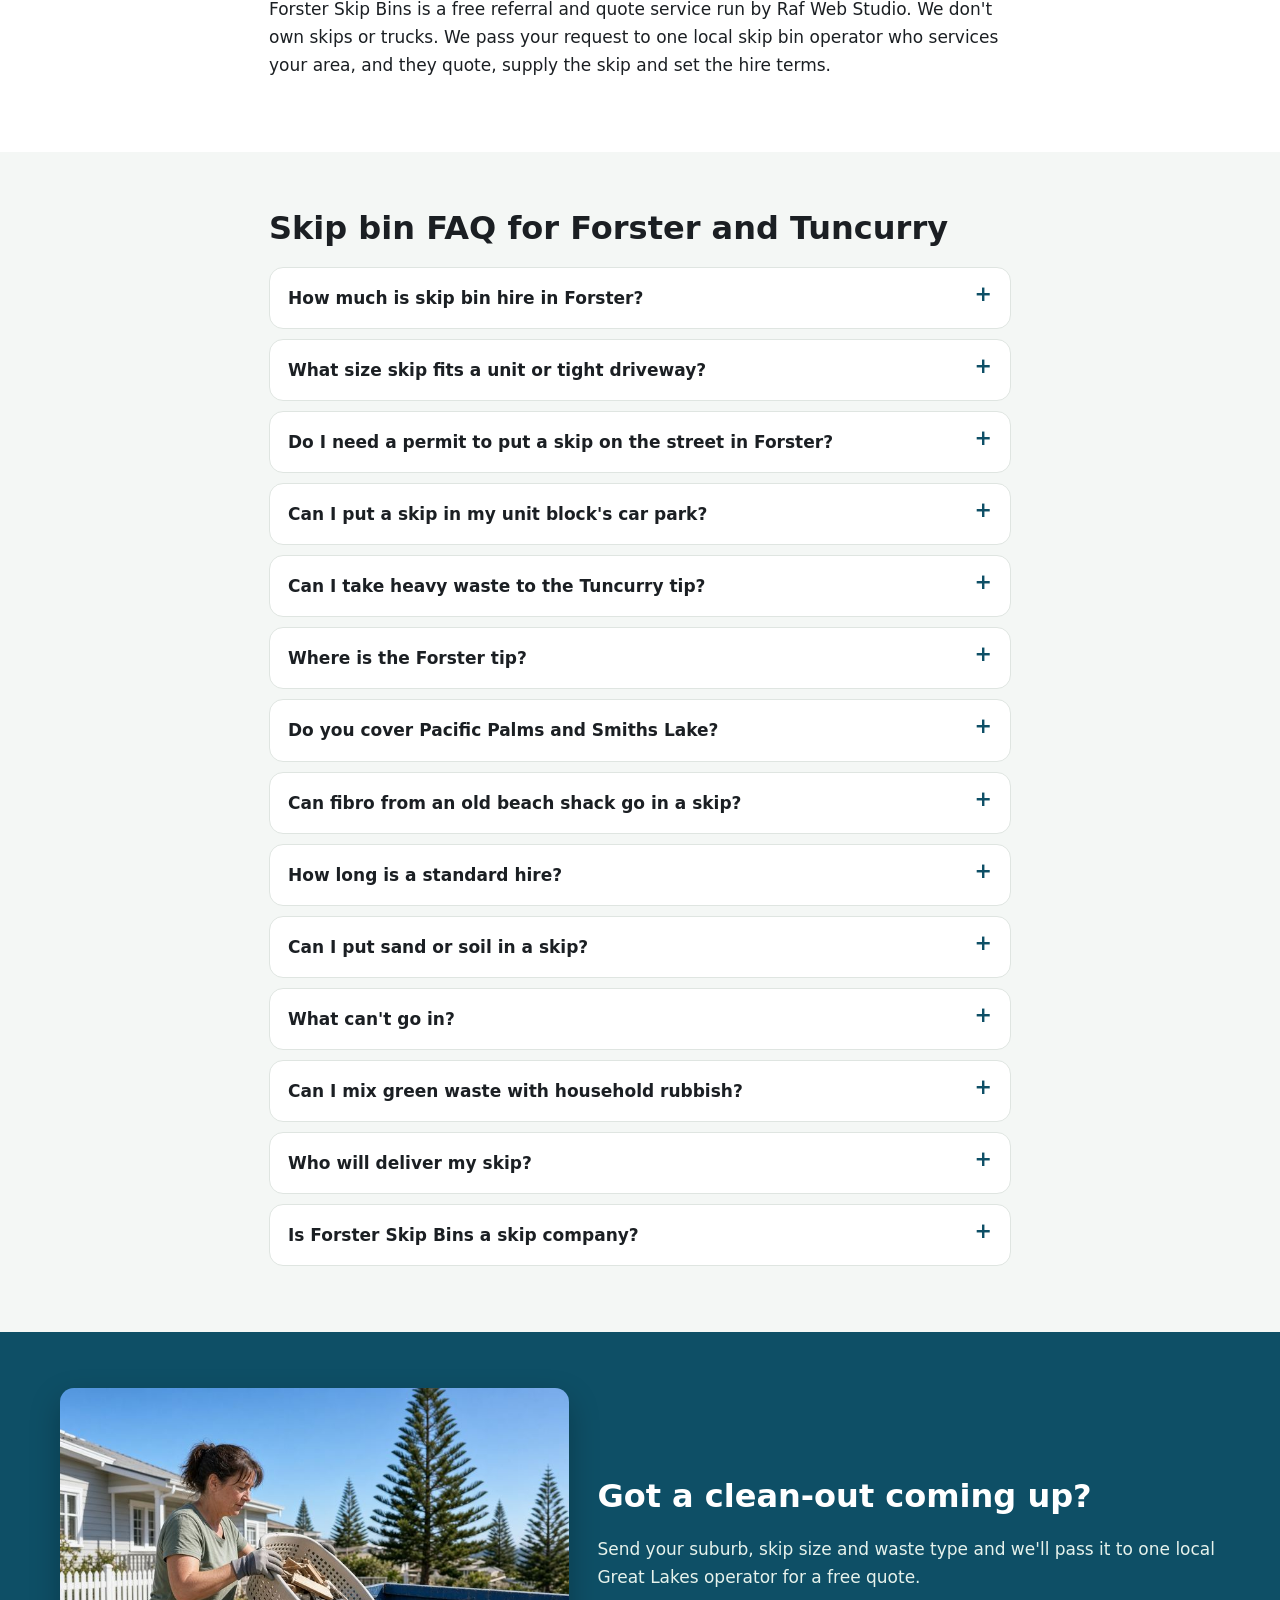
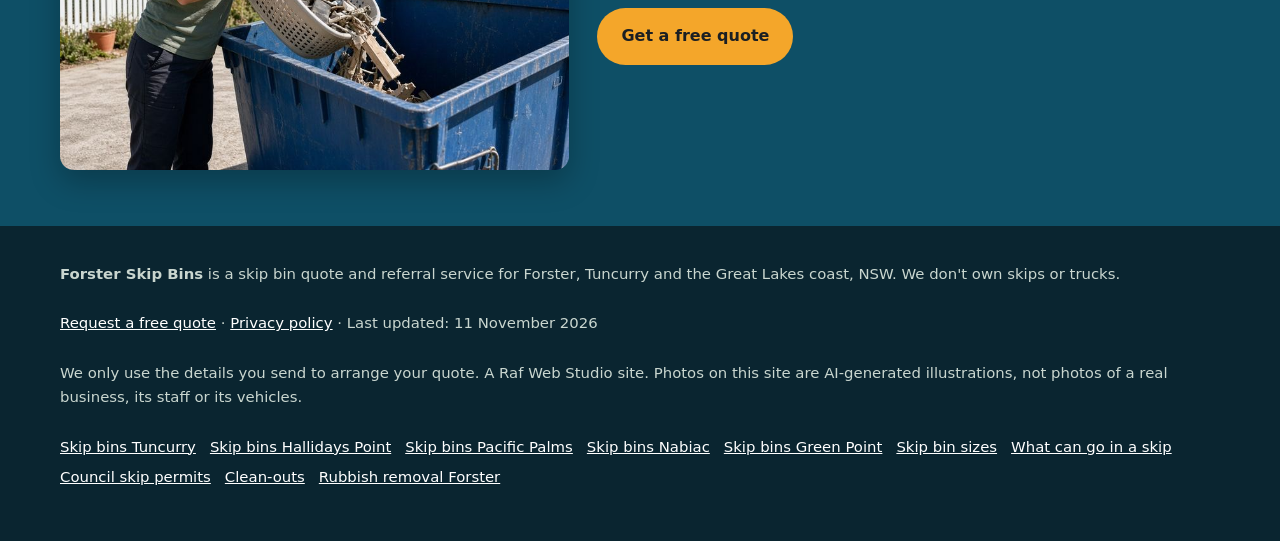
==== commit 6fd14c8a: "SEO batch 6: new locality pages, homepage meta/title for skip bin hire, tip FAQ" ====
--- a/index.html
+++ b/index.html
@@ -5,7 +5,7 @@
 <meta name="google-site-verification" content="velwK0t_Yyy3JH-wJY1LsN4R2m2CalVogP8Sa87tAOs" />
 <meta name="viewport" content="width=device-width, initial-scale=1">
 <title>Skip Bins Forster | Skip Bin Hire Quotes for Forster &amp; Tuncurry</title>
-<meta name="description" content="Skip bins in Forster, Tuncurry, Green Point, Hallidays Point and Pacific Palms. Get a free, no-obligation skip bin quote from one local operator.">
+<meta name="description" content="Skip bin hire in Forster, Tuncurry, Green Point, Hallidays Point and Pacific Palms. Tell us your suburb, size and waste type for a free, no-obligation quote from one local operator.">
 <link rel="canonical" href="https://forsterskipbins.com/">
 <link rel="icon" href="favicon.svg" type="image/svg+xml">
 <meta name="theme-color" content="#0e4f66">
@@ -37,9 +37,9 @@
  "@id": "https://forsterskipbins.com/#webpage",
  "url": "https://forsterskipbins.com/",
  "name": "Skip Bins Forster | Skip Bin Hire Quotes for Forster & Tuncurry",
- "description": "Skip bins in Forster, Tuncurry, Green Point, Hallidays Point and Pacific Palms. Get a free, no-obligation skip bin quote from one local operator.",
+ "description": "Skip bin hire in Forster, Tuncurry, Green Point, Hallidays Point and Pacific Palms. Tell us your suburb, size and waste type for a free, no-obligation quote from one local operator.",
  "inLanguage": "en-AU",
- "dateModified": "2026-10-29",
+ "dateModified": "2026-11-11",
  "isPartOf": {
   "@id": "https://forsterskipbins.com/#website"
  },
@@ -55,7 +55,7 @@
  "@id": "https://forsterskipbins.com/#business",
  "name": "Forster Skip Bins",
  "url": "https://forsterskipbins.com/",
- "description": "Skip bins in Forster, Tuncurry, Green Point, Hallidays Point and Pacific Palms. Get a free, no-obligation skip bin quote from one local operator. A free referral and quote service run by Raf Web Studio. It doesn't own skips or trucks; one local operator quotes and supplies the skip.",
+ "description": "Skip bin hire in Forster, Tuncurry, Green Point, Hallidays Point and Pacific Palms. Tell us your suburb, size and waste type for a free, no-obligation quote from one local operator. A free referral and quote service run by Raf Web Studio. It doesn't own skips or trucks; one local operator quotes and supplies the skip.",
  "image": "https://forsterskipbins.com/img/hero.jpg",
  "areaServed": [
   {
@@ -151,7 +151,7 @@
 {
  "@context": "https://schema.org",
  "@type": "WebSite",
- "dateModified": "2026-10-29",
+ "dateModified": "2026-11-11",
  "@id": "https://forsterskipbins.com/#website",
  "name": "Forster Skip Bins",
  "url": "https://forsterskipbins.com/",
@@ -293,6 +293,14 @@
    "acceptedAnswer": {
     "@type": "Answer",
     "text": "Since 17 March 2025, the Tuncurry Waste Management Centre no longer accepts heavy vehicles, which go to the Taree Waste Management Centre at Tinonee instead. Cars and trailers can still use Tuncurry, open daily 8am to 4pm."
+   }
+  },
+  {
+   "@type": "Question",
+   "name": "Where is the Forster tip?",
+   "acceptedAnswer": {
+    "@type": "Answer",
+    "text": "Forster doesn't have its own council tip. The closest is MidCoast Council's Tuncurry Waste Management Centre on Midge Orchid Road (formerly Tip Road), Tuncurry, open daily 8am to 4pm except Christmas Day and Good Friday. It no longer takes asbestos, which goes only to the Taree or Gloucester Waste Management Centres with council's application form."
    }
   },
   {
@@ -447,7 +455,7 @@
       <p class="h3-cta"><a class="btn btn-call btn-xl" href="#quote">Get a free quote</a></p><!--/h3:hero-->      <p class="summary">In short: Forster Skip Bins is a free quote service, not a skip hire company. Tell us your suburb and job, and we pass it to one local skip bin operator, who quotes you directly.</p>
       <p class="lead">Turning over a holiday rental in Forster, renovating a unit in Tuncurry or downsizing at Tallwoods? Tell us your suburb, skip size and what's going in, and we'll pass it to one local skip bin operator for a free, no-obligation quote.</p>
       <div class="ctas"><a class="btn btn-ghost" href="#sizes">Skip size guide</a><a class="btn btn-ghost" href="#council">Council rules</a></div>
-      <p class="updated">Last updated: 29 October 2026</p>
+      <p class="updated">Last updated: 11 November 2026</p>
     </div>
     <div class="hero-form-card" id="quote">
       <h2 id="quote-h">Get a free skip bin quote in Forster</h2>
@@ -572,7 +580,7 @@
 <section id="council" aria-labelledby="council-h">
   <div class="wrap intro">
     <h2 id="council-h">Putting a skip on the street: MidCoast Council rules</h2>
-    <p class="updated-dark">Last updated: 29 October 2026</p>
+    <p class="updated-dark">Last updated: 11 November 2026</p>
     <h3>On your own property</h3>
     <p>The simplest option is your own land, such as the driveway or front yard. Council's section 68 approval is for waste containers in a <em>public place</em>, so a skip that sits wholly on your property generally doesn't need it. In unit blocks, check with your strata manager first, because common property and visitor parking are usually covered by by-laws.</p>
     <h3>On the road, footpath or nature strip</h3>
@@ -610,7 +618,7 @@
     <p class="intro">Plain-English guides to sizes, waste rules and MidCoast Council permits, plus pages for nearby towns.</p>
     <div class="guide-cards"><a href="/clean-outs/"><strong>Clean-outs</strong>Deceased estates, moving house, end of lease, garages and sheds.</a><a href="/rubbish-removal-forster/"><strong>Rubbish removal Forster</strong>Skip bin, tip or council services: which suits your rubbish.</a><a href="/skip-bin-sizes/"><strong>Skip bin sizes</strong>Which size fits your job in Forster, with wheelie-bin comparisons.</a><a href="/what-can-go-in-a-skip/"><strong>What can go in a skip</strong>Accepted and banned items, asbestos rules and local drop-off options.</a><a href="/skip-bin-council-permit/"><strong>Council skip permits</strong>When MidCoast Council approval is needed for a skip on the road or footpath.</a></div>
     <h3 style="margin-top:24px">Local area guides</h3>
-    <ul class="link-list"><li><a href="/skip-bins-tuncurry/">Skip bins Tuncurry</a></li><li><a href="/skip-bins-hallidays-point/">Skip bins Hallidays Point</a></li><li><a href="/skip-bins-pacific-palms/">Skip bins Pacific Palms</a></li><li><a href="/skip-bins-nabiac/">Skip bins Nabiac</a></li></ul>
+    <ul class="link-list"><li><a href="/skip-bins-tuncurry/">Skip bins Tuncurry</a></li><li><a href="/skip-bins-hallidays-point/">Skip bins Hallidays Point</a></li><li><a href="/skip-bins-pacific-palms/">Skip bins Pacific Palms</a></li><li><a href="/skip-bins-nabiac/">Skip bins Nabiac</a></li><li><a href="/skip-bins-green-point/">Skip bins Green Point</a></li></ul>
   </div>
 </section>
 
@@ -618,7 +626,7 @@
   <div class="wrap">
     <h2 id="areas-h">Areas we cover around Forster</h2>
     <p class="intro">We take quote requests from Forster, Tuncurry and the Great Lakes coast and hinterland. The operator confirms whether they deliver to your address.</p>
-    <div class="area-groups"><div class="area-group"><h3>Forster and Tuncurry</h3><ul class="areas"><li>Forster</li><li><a href="/skip-bins-tuncurry/">Tuncurry</a></li><li>Green Point</li><li>Tallwoods Village</li></ul></div><div class="area-group"><h3>North to Hallidays Point</h3><ul class="areas"><li><a href="/skip-bins-hallidays-point/">Hallidays Point</a></li><li>Diamond Beach</li><li>Black Head</li><li>Red Head</li><li>Darawank</li><li><a href="/skip-bins-nabiac/">Nabiac</a></li><li>Failford</li></ul></div><div class="area-group"><h3>South to the Palms</h3><ul class="areas"><li><a href="/skip-bins-pacific-palms/">Pacific Palms</a></li><li>Elizabeth Beach</li><li>Boomerang Beach</li><li>Blueys Beach</li><li>Smiths Lake</li><li>Seal Rocks</li><li>Coomba Park</li></ul></div></div>
+    <div class="area-groups"><div class="area-group"><h3>Forster and Tuncurry</h3><ul class="areas"><li>Forster</li><li><a href="/skip-bins-tuncurry/">Tuncurry</a></li><li><a href="/skip-bins-green-point/">Green Point</a></li><li>Tallwoods Village</li></ul></div><div class="area-group"><h3>North to Hallidays Point</h3><ul class="areas"><li><a href="/skip-bins-hallidays-point/">Hallidays Point</a></li><li>Diamond Beach</li><li>Black Head</li><li>Red Head</li><li>Darawank</li><li><a href="/skip-bins-nabiac/">Nabiac</a></li><li>Failford</li></ul></div><div class="area-group"><h3>South to the Palms</h3><ul class="areas"><li><a href="/skip-bins-pacific-palms/">Pacific Palms</a></li><li>Elizabeth Beach</li><li>Boomerang Beach</li><li>Blueys Beach</li><li>Smiths Lake</li><li>Seal Rocks</li><li>Coomba Park</li></ul></div></div>
     <p class="intro">Not listed? Choose "Other" in the form and tell us your suburb.</p>
   </div>
 </section>
@@ -670,6 +678,7 @@
     <details><summary>Do I need a permit to put a skip on the street in Forster?</summary><p>MidCoast Council generally requires section 68 approval for a waste container in a public place such as the road or nature strip. A bin wholly on your property usually doesn&#x27;t need it. Call council on (02) 7955 7777 to check.</p></details>
     <details><summary>Can I put a skip in my unit block&#x27;s car park?</summary><p>Check with your strata manager or body corporate first. Common property is usually controlled by strata by-laws.</p></details>
     <details><summary>Can I take heavy waste to the Tuncurry tip?</summary><p>Since 17 March 2025, the Tuncurry Waste Management Centre no longer accepts heavy vehicles, which go to the Taree Waste Management Centre at Tinonee instead. Cars and trailers can still use Tuncurry, open daily 8am to 4pm.</p></details>
+    <details><summary>Where is the Forster tip?</summary><p>Forster doesn&#x27;t have its own council tip. The closest is MidCoast Council&#x27;s Tuncurry Waste Management Centre on Midge Orchid Road (formerly Tip Road), Tuncurry, open daily 8am to 4pm except Christmas Day and Good Friday. It no longer takes asbestos, which goes only to the Taree or Gloucester Waste Management Centres with council&#x27;s application form. <a href="https://www.midcoast.nsw.gov.au/Services/Facilities-and-venues/Find-a-Facility/Outdoor-Facilities/Tuncurry-Waste-Management-Centre" rel="noopener">Council details</a>.</p></details>
     <details><summary>Do you cover Pacific Palms and Smiths Lake?</summary><p>Yes, we take requests from Pacific Palms, Elizabeth Beach, Blueys Beach, Smiths Lake, Seal Rocks and Coomba Park. The operator confirms delivery to your address.</p></details>
     <details><summary>Can fibro from an old beach shack go in a skip?</summary><p>No. Fibro may contain asbestos and can&#x27;t go in a general skip. Removing more than 10 m² of bonded asbestos in NSW needs a licensed removalist.</p></details>
     <details><summary>How long is a standard hire?</summary><p>It varies by operator, commonly a few days to a week. Ask for extra days if you need them.</p></details>
@@ -696,9 +705,9 @@
 <footer class="site-footer">
   <div class="wrap">
     <p><strong>Forster Skip Bins</strong> is a skip bin quote and referral service for Forster, Tuncurry and the Great Lakes coast, NSW. We don't own skips or trucks.</p>
-    <p><a href="#quote">Request a free quote</a> · <a href="privacy.html">Privacy policy</a> · Last updated: 29 October 2026</p>
+    <p><a href="#quote">Request a free quote</a> · <a href="privacy.html">Privacy policy</a> · Last updated: 11 November 2026</p>
     <p>We only use the details you send to arrange your quote. A Raf Web Studio site. Photos on this site are AI-generated illustrations, not photos of a real business, its staff or its vehicles.</p>
-    <p class="footer-links"><a href="/skip-bins-tuncurry/">Skip bins Tuncurry</a> <a href="/skip-bins-hallidays-point/">Skip bins Hallidays Point</a> <a href="/skip-bins-pacific-palms/">Skip bins Pacific Palms</a> <a href="/skip-bins-nabiac/">Skip bins Nabiac</a> <a href="/skip-bin-sizes/">Skip bin sizes</a> <a href="/what-can-go-in-a-skip/">What can go in a skip</a> <a href="/skip-bin-council-permit/">Council skip permits</a> <a href="/clean-outs/">Clean-outs</a> <a href="/rubbish-removal-forster/">Rubbish removal Forster</a></p>
+    <p class="footer-links"><a href="/skip-bins-tuncurry/">Skip bins Tuncurry</a> <a href="/skip-bins-hallidays-point/">Skip bins Hallidays Point</a> <a href="/skip-bins-pacific-palms/">Skip bins Pacific Palms</a> <a href="/skip-bins-nabiac/">Skip bins Nabiac</a> <a href="/skip-bins-green-point/">Skip bins Green Point</a> <a href="/skip-bin-sizes/">Skip bin sizes</a> <a href="/what-can-go-in-a-skip/">What can go in a skip</a> <a href="/skip-bin-council-permit/">Council skip permits</a> <a href="/clean-outs/">Clean-outs</a> <a href="/rubbish-removal-forster/">Rubbish removal Forster</a></p>
   </div>
 </footer>
 
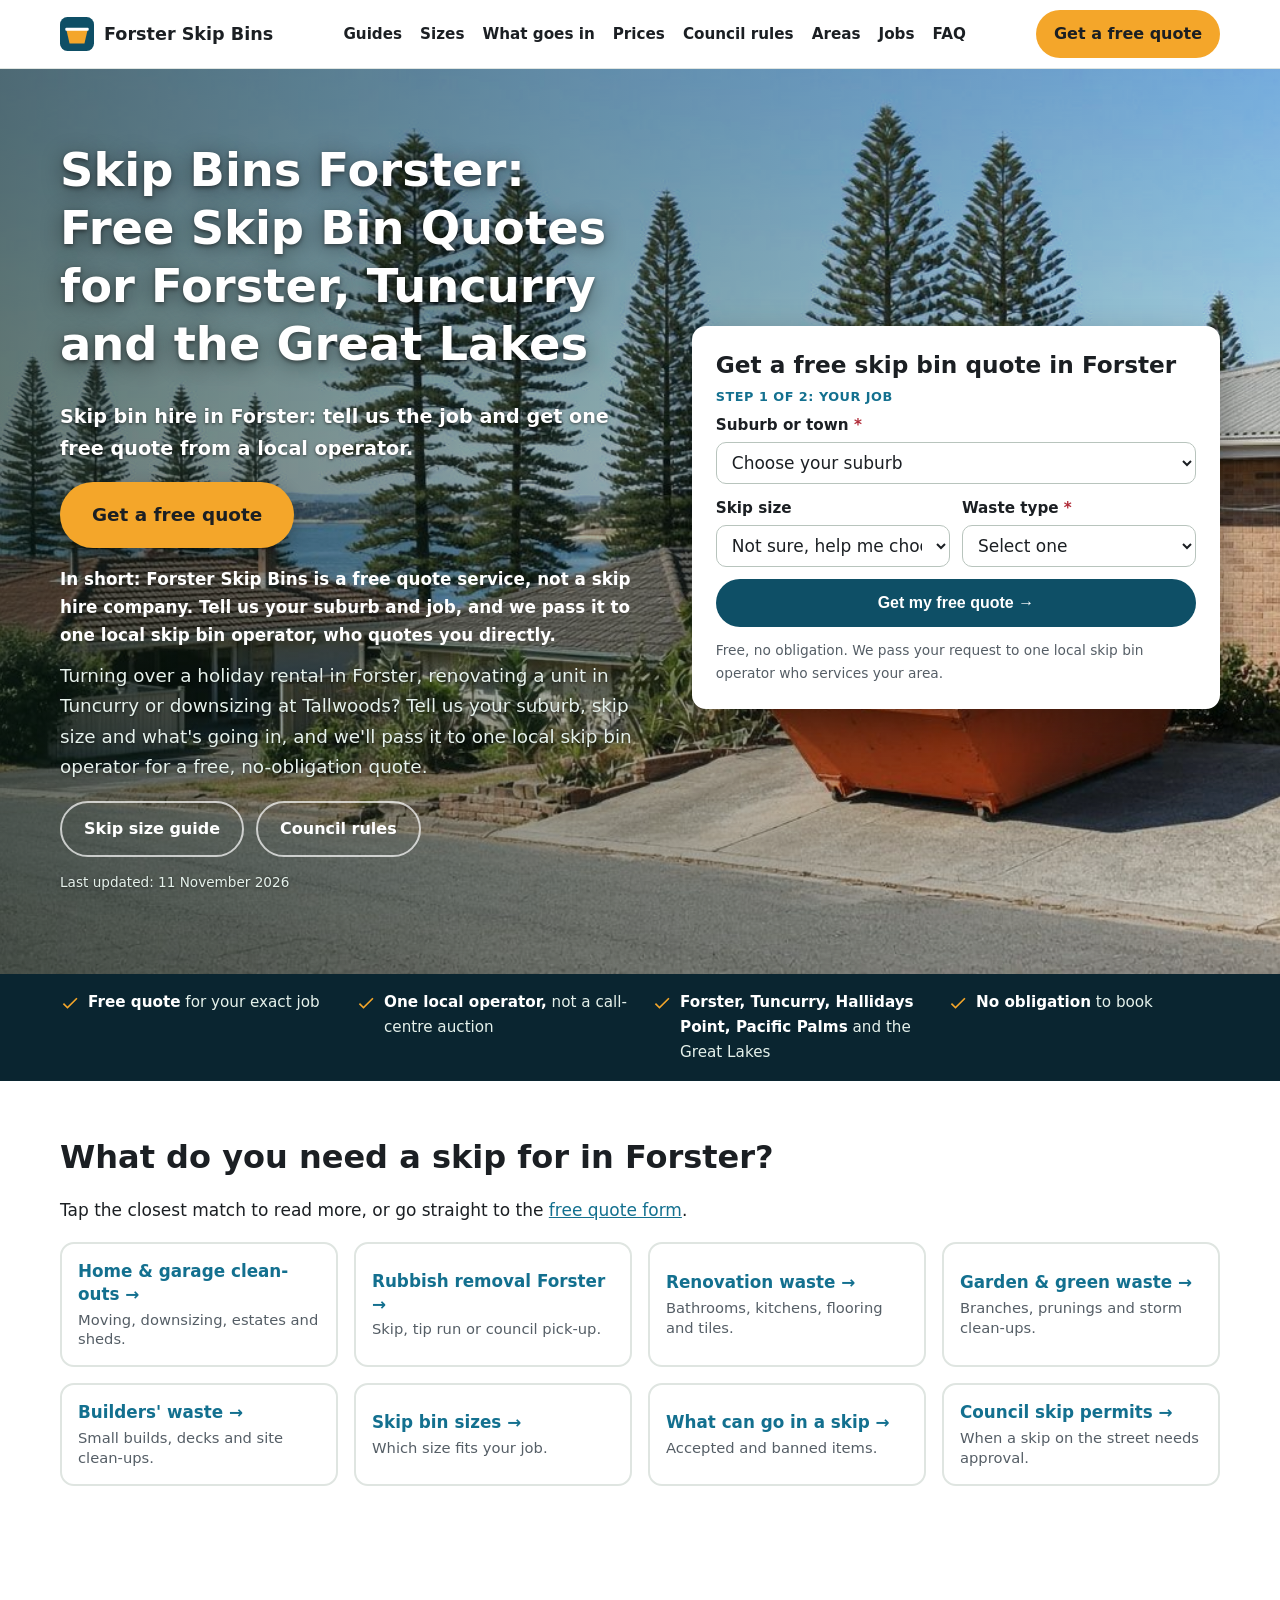
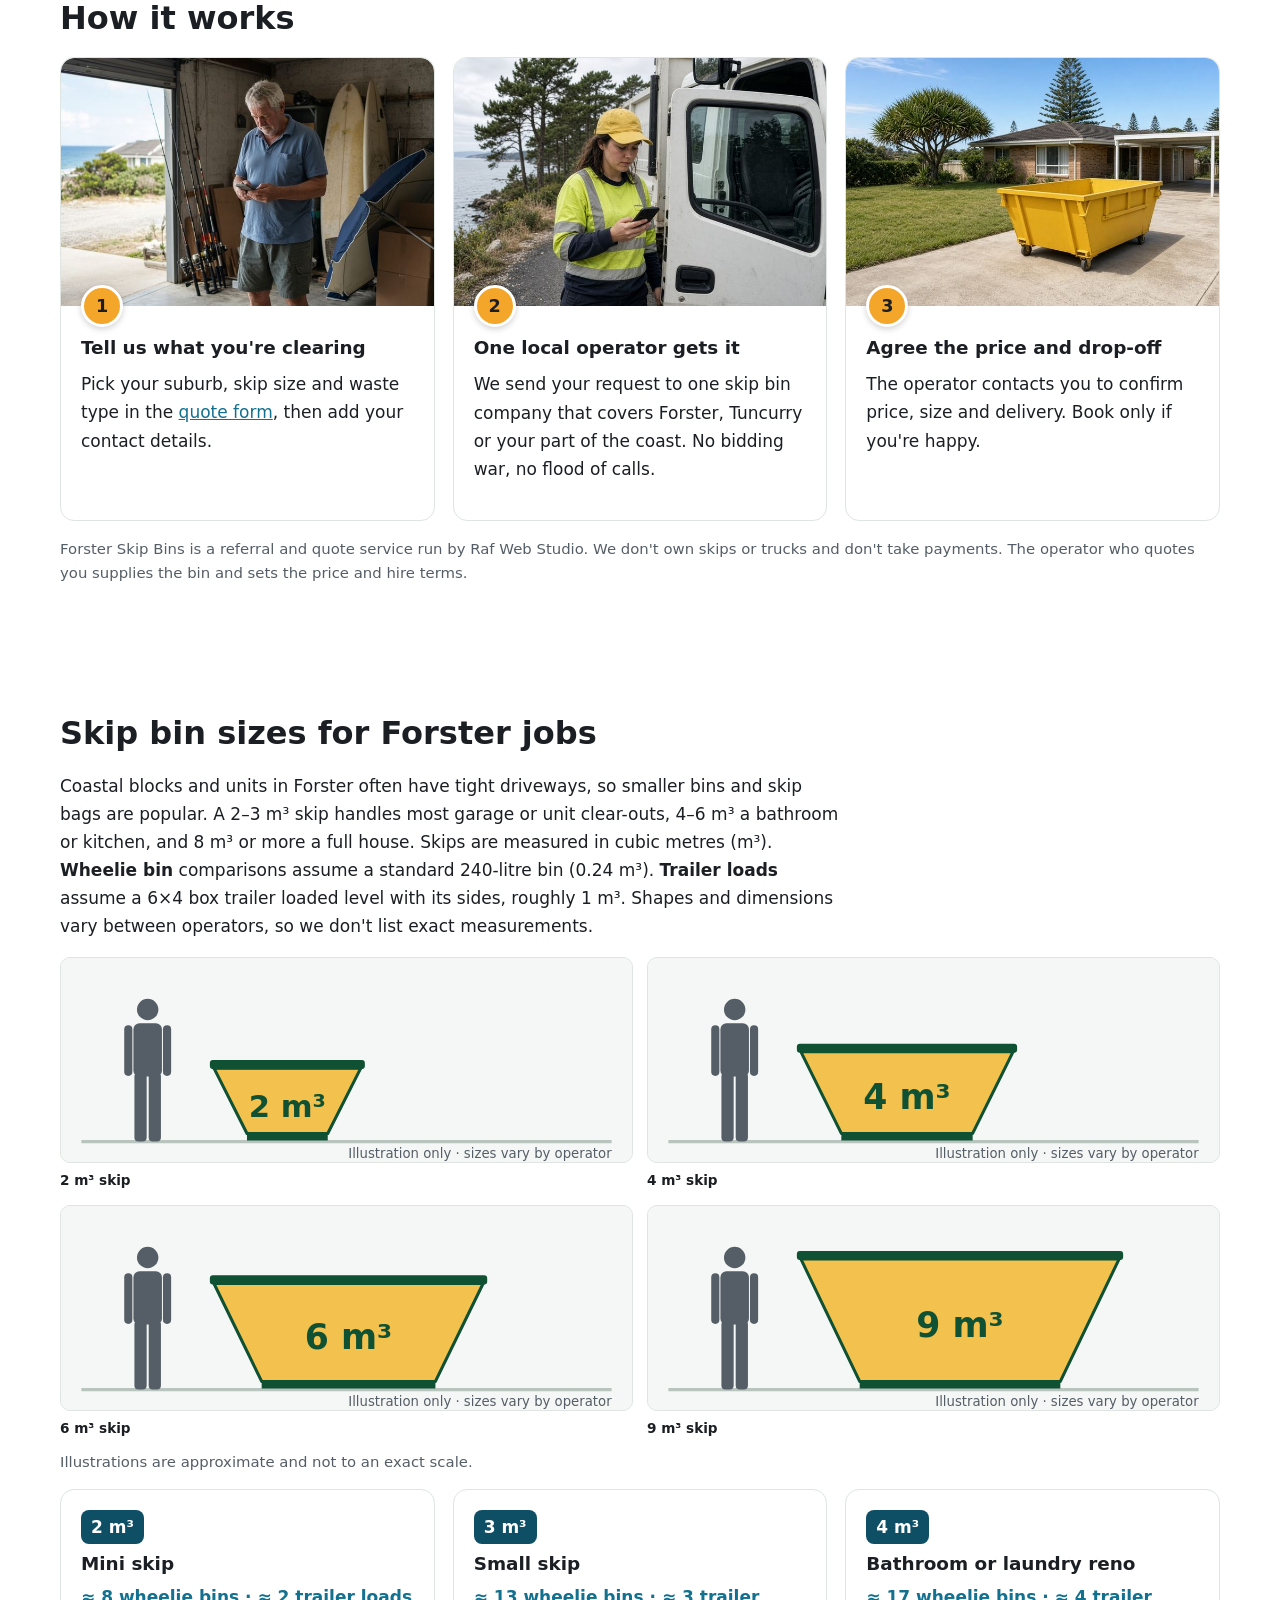
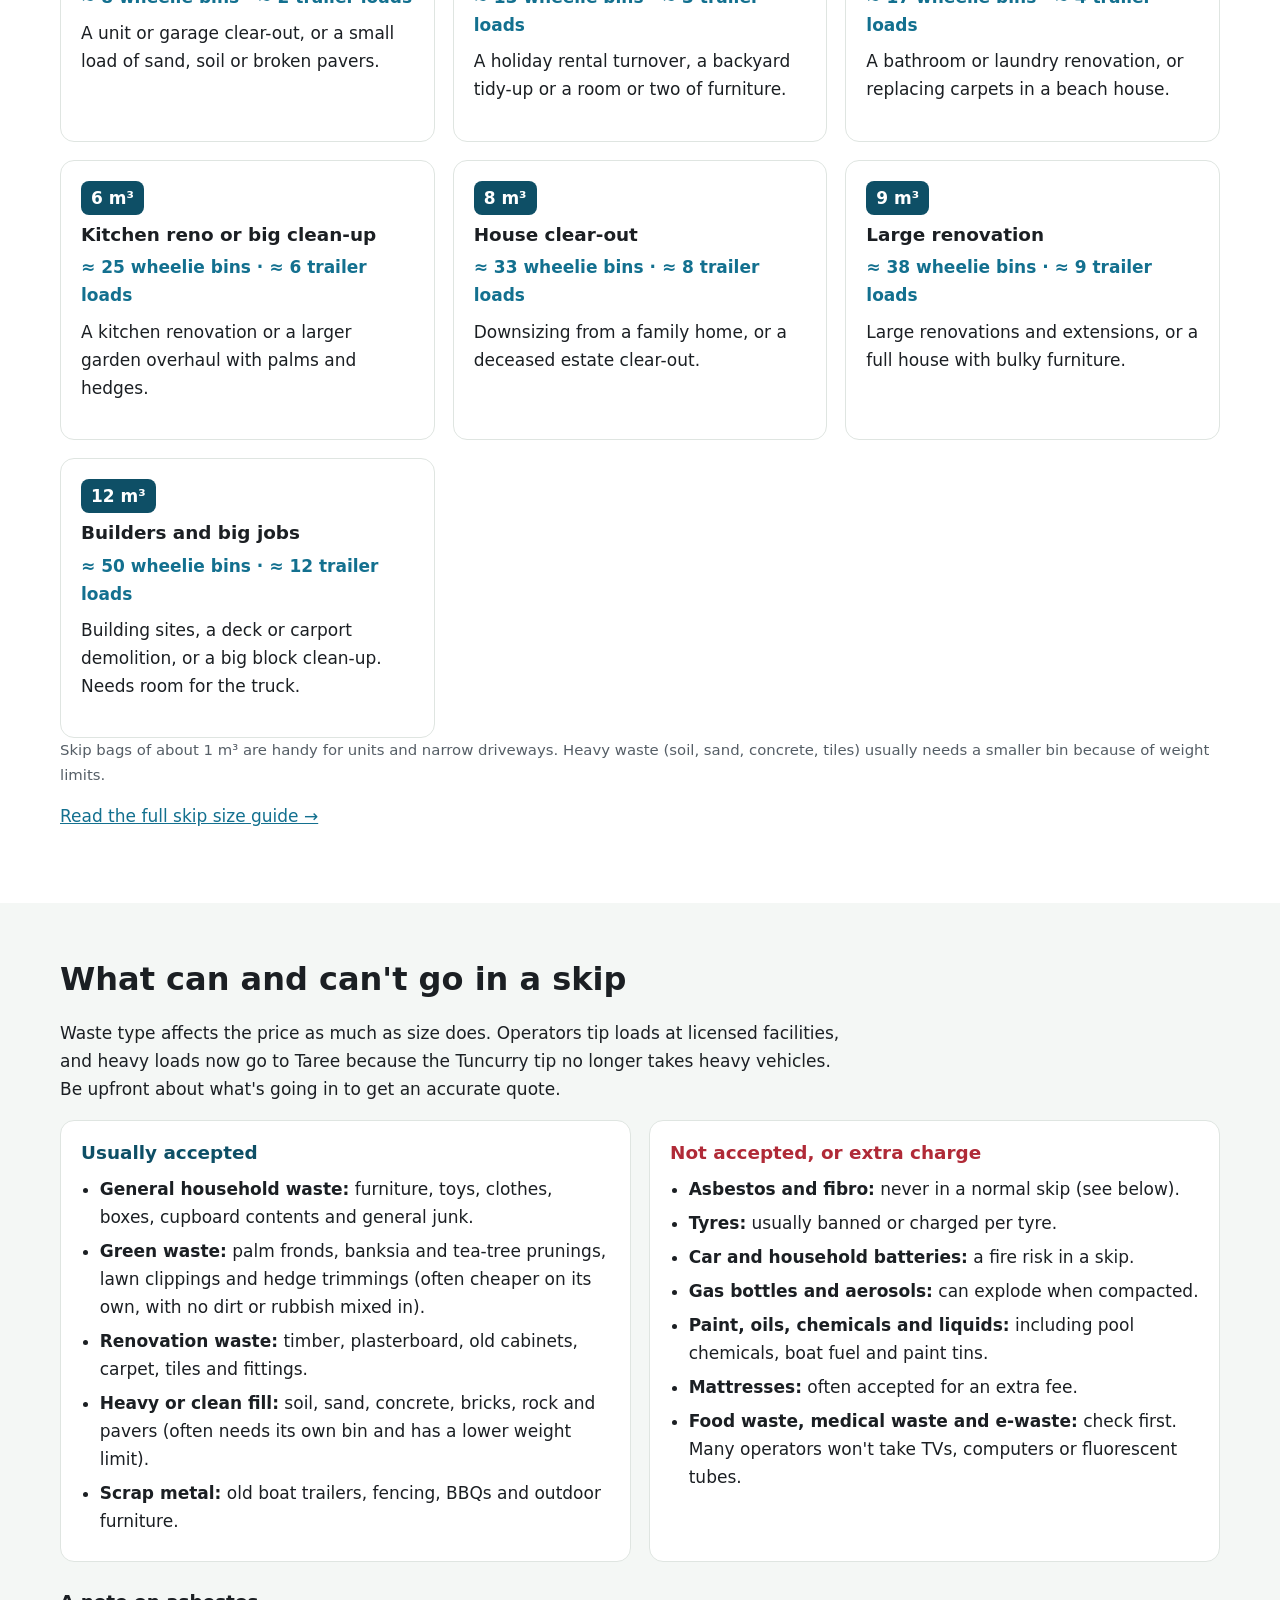
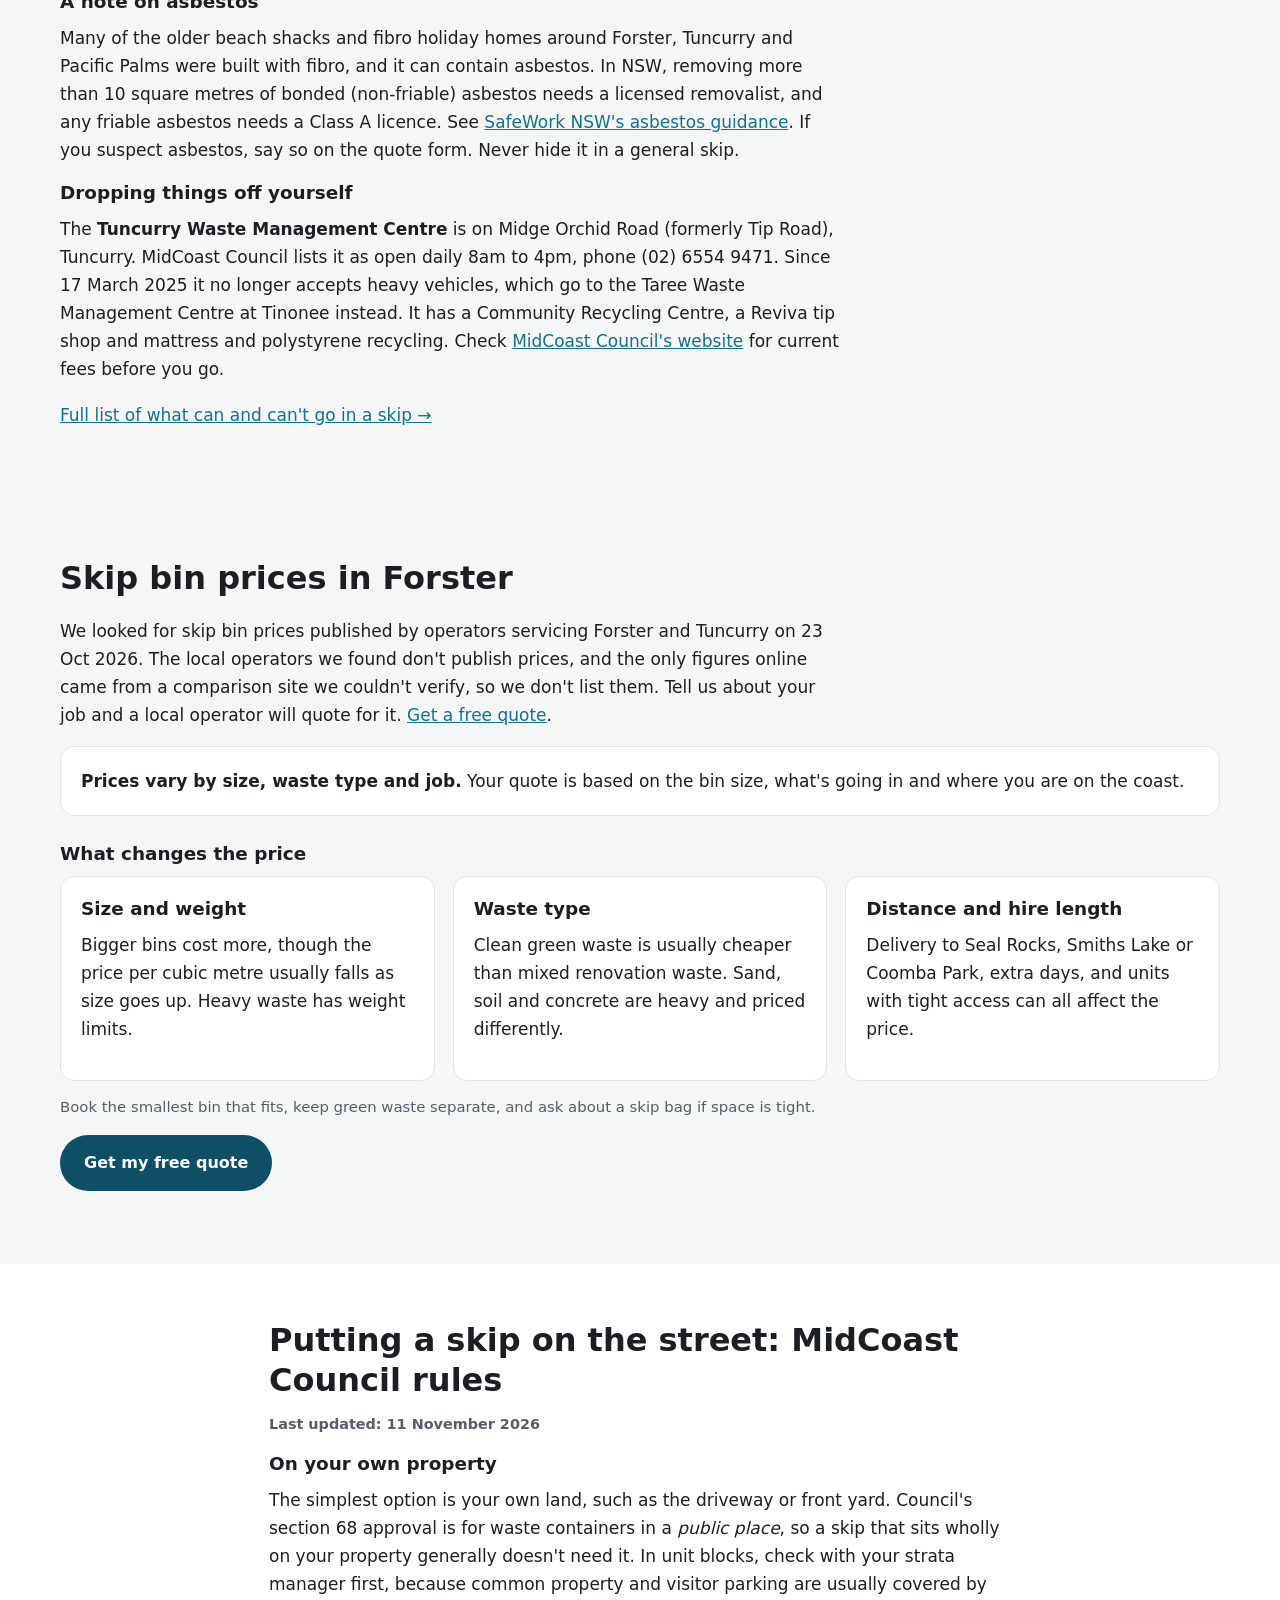
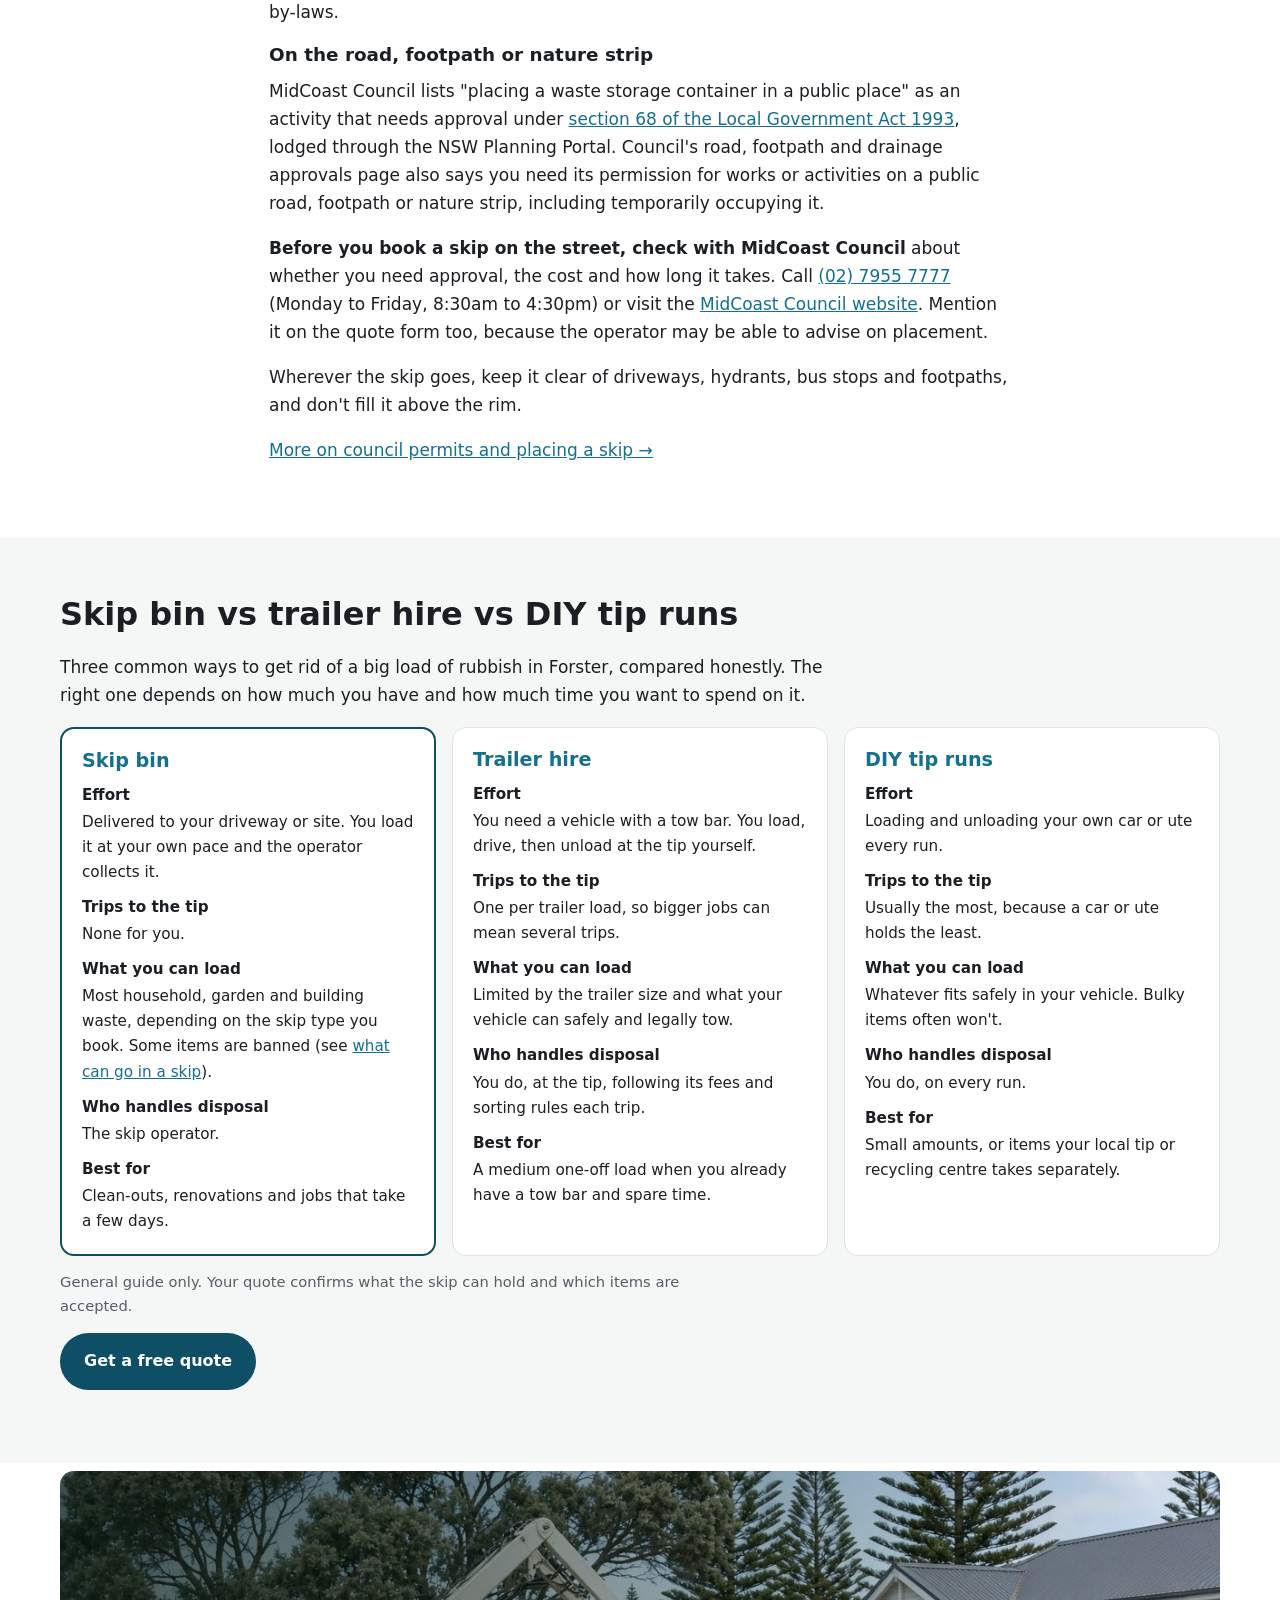
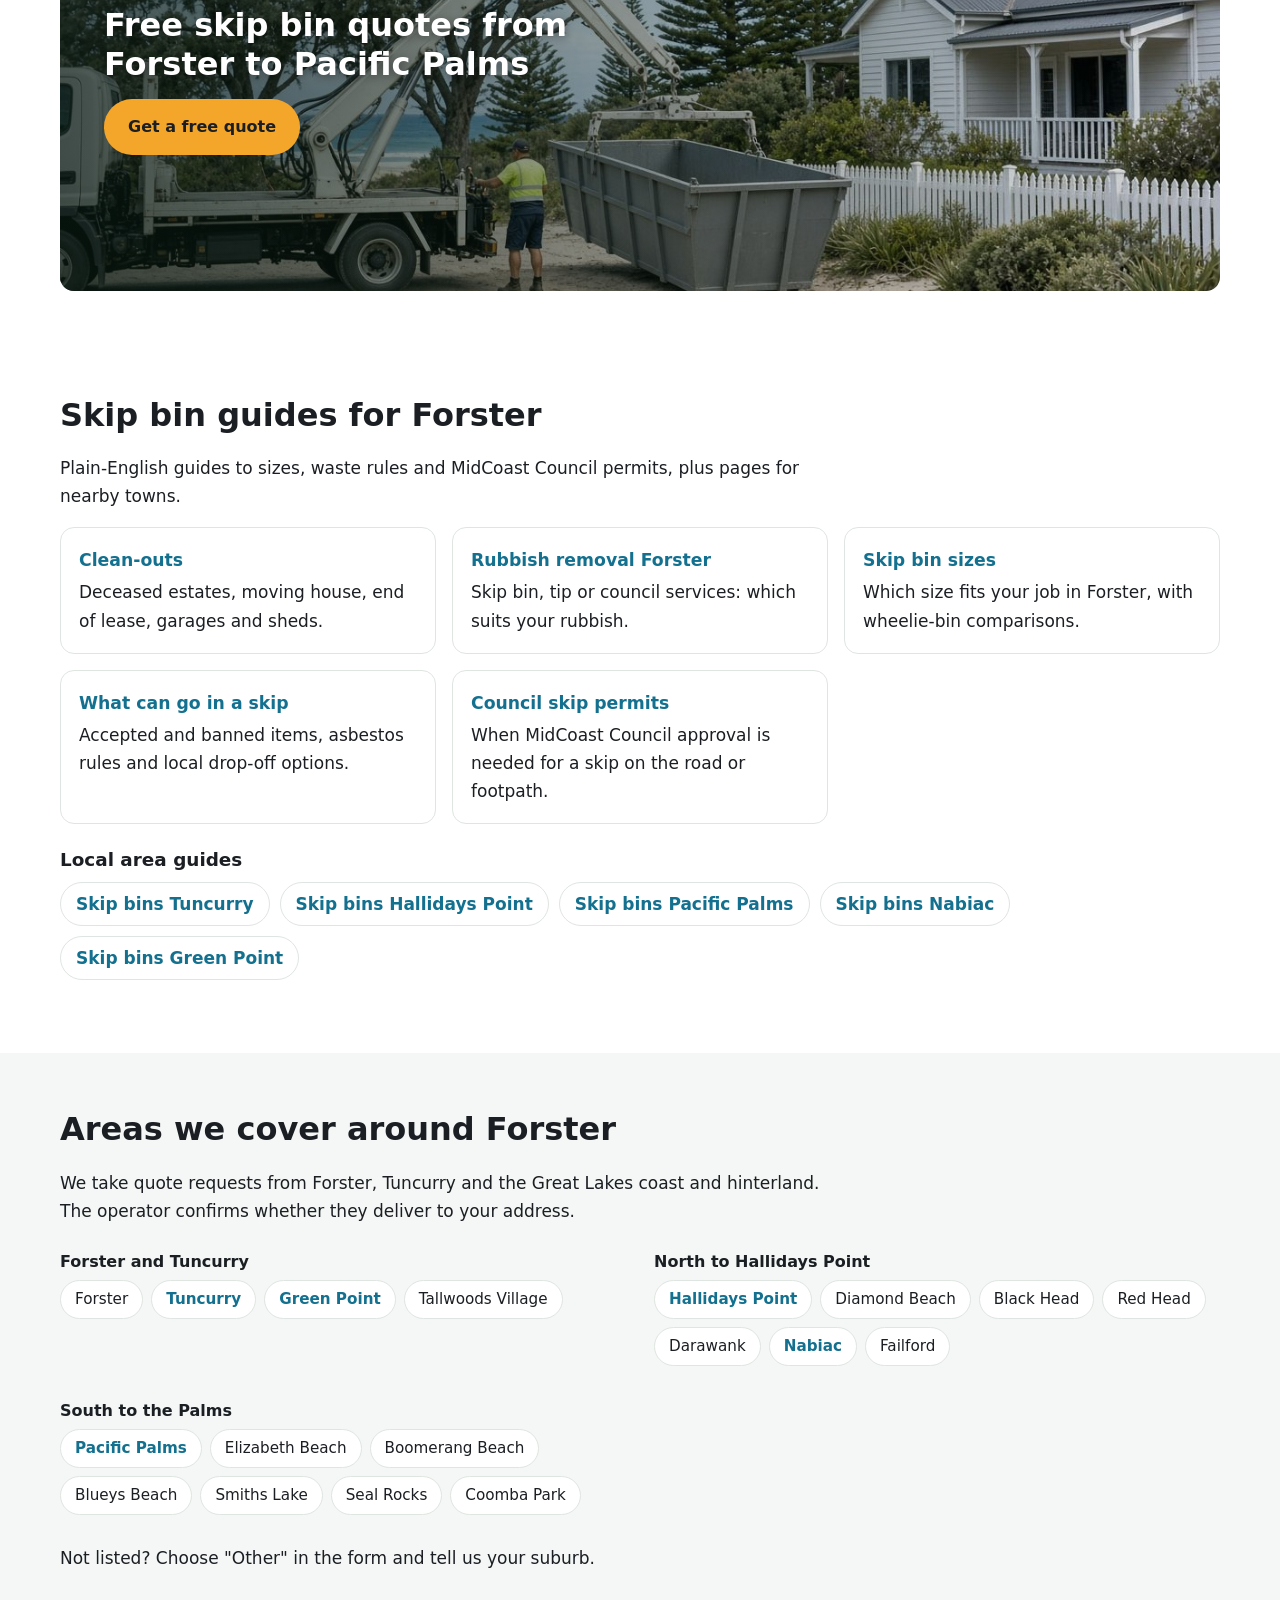
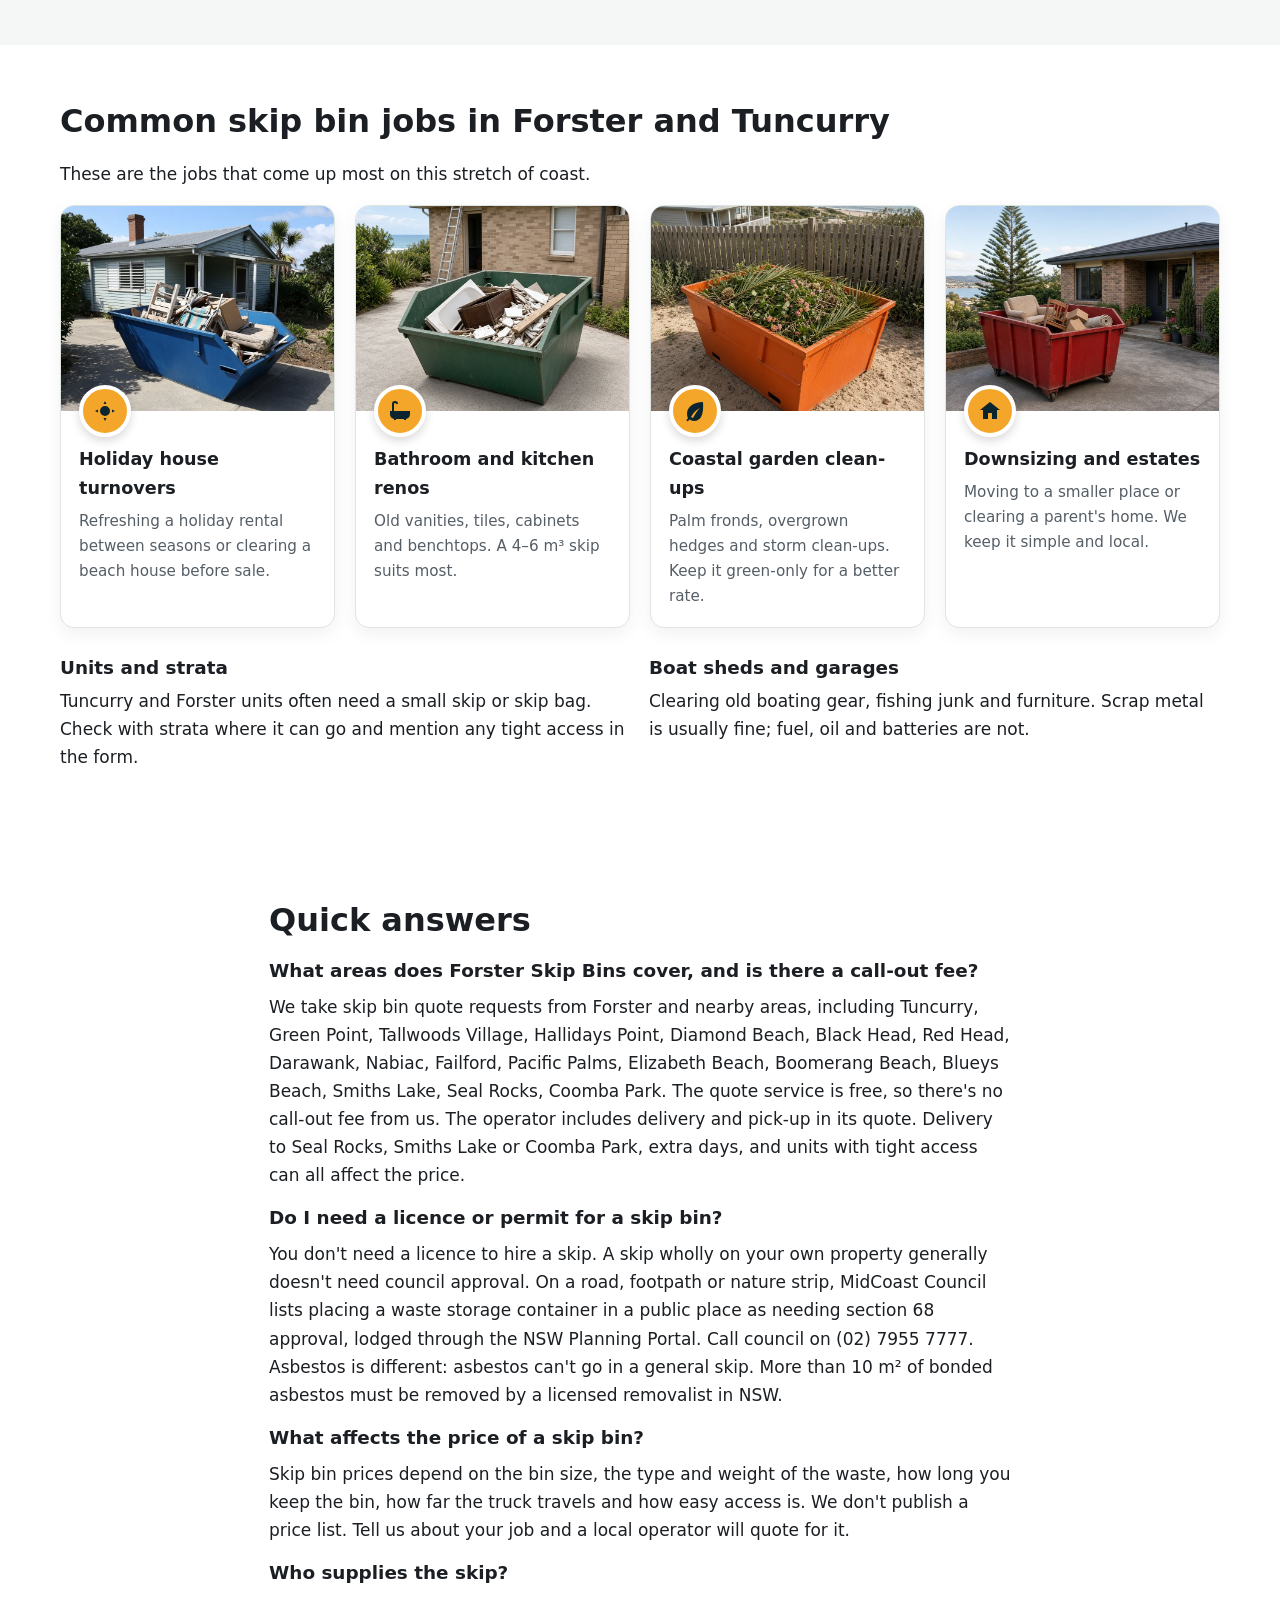
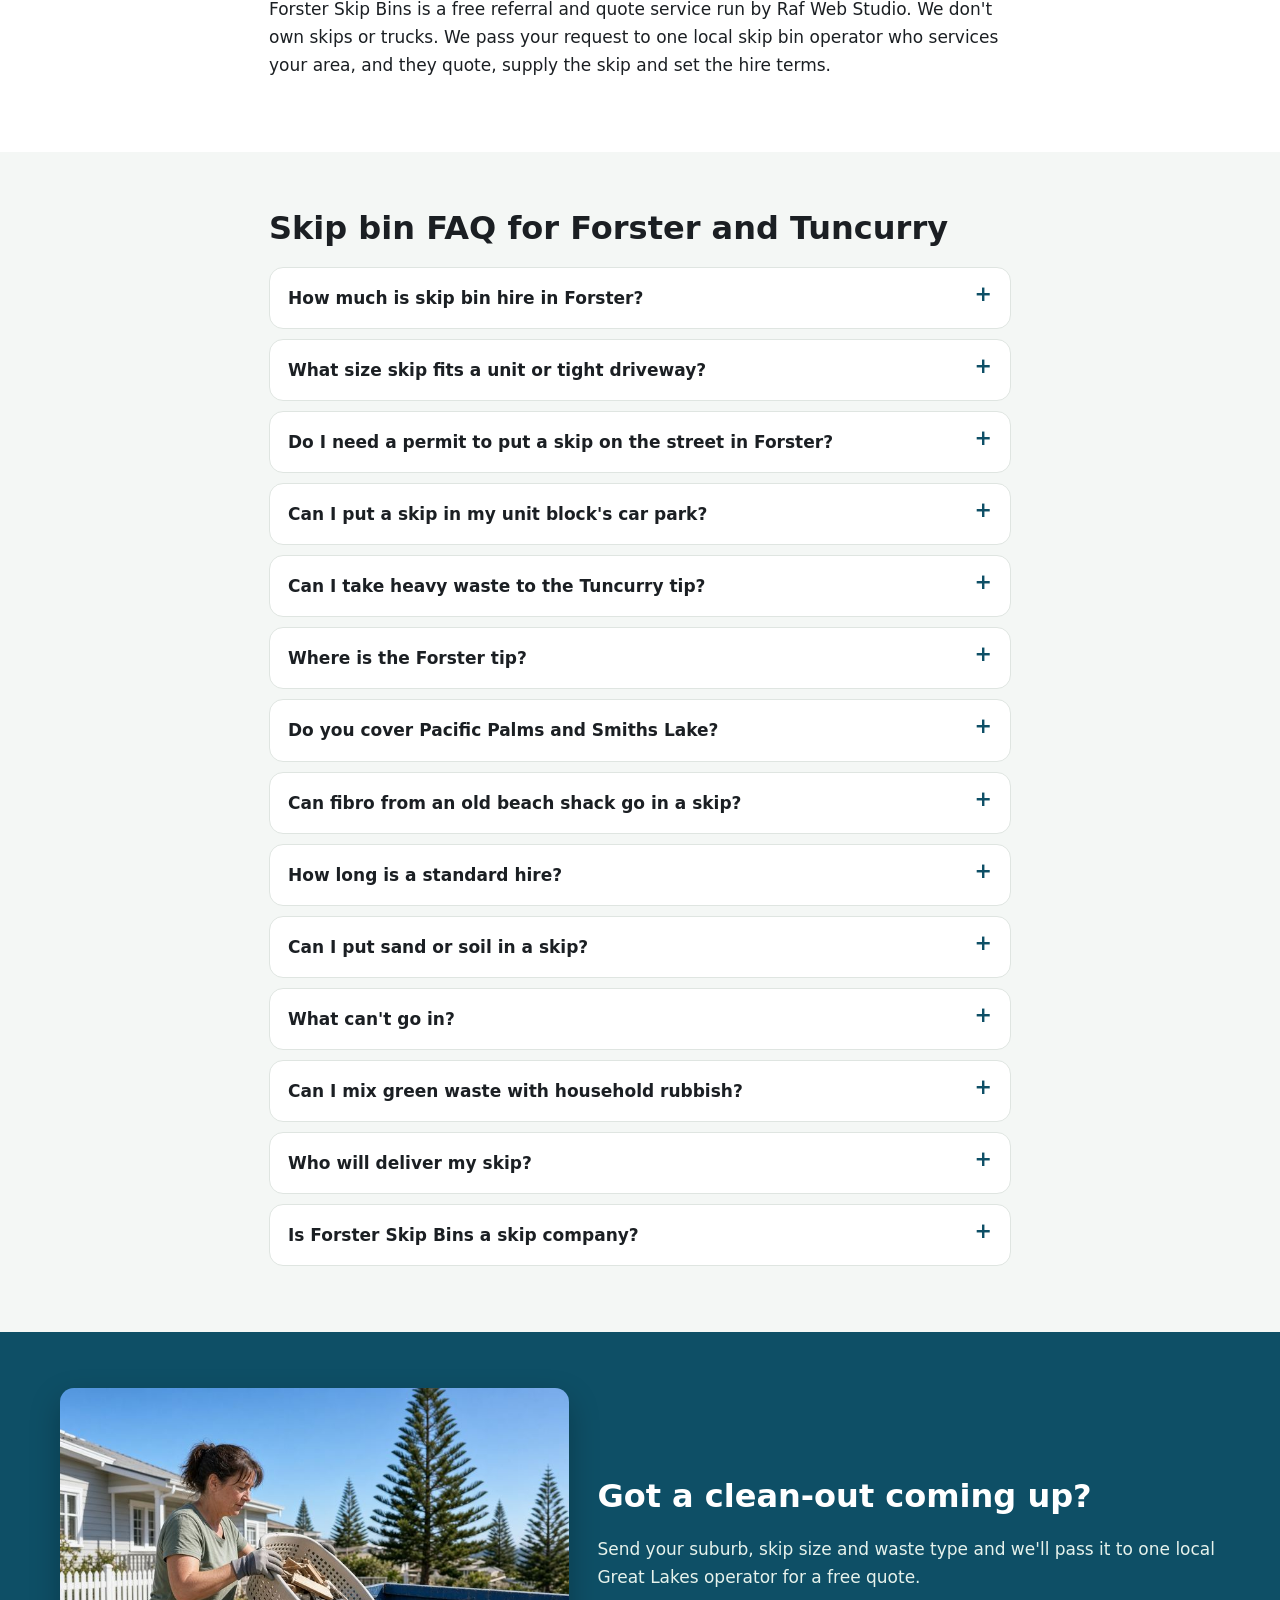
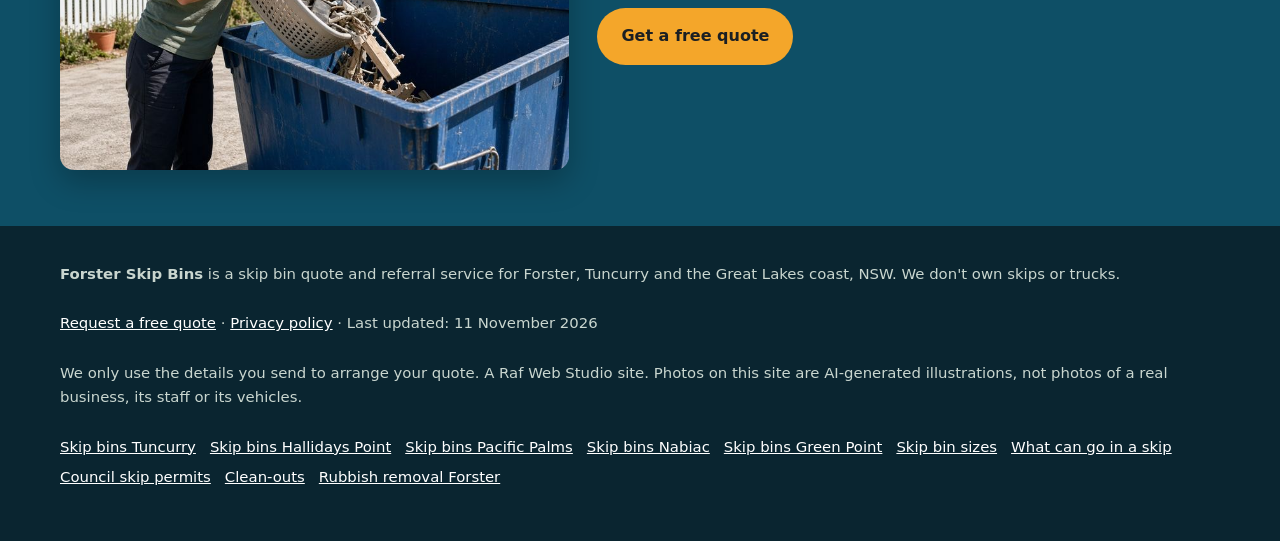
==== commit 09ebb7b0: "Add FormSubmit instant customer confirmation (_autoresponse) to every quote form" ====
--- a/index.html
+++ b/index.html
@@ -464,6 +464,7 @@
         <input type="hidden" name="_captcha" value="true">
         <input type="hidden" name="_template" value="table">
         <input type="hidden" name="_next" value="https://forsterskipbins.com/thanks.html">
+        <input type="hidden" name="_autoresponse" value="Thanks for your skip bin request. We&#x27;ve received it and are passing it to a local operator, who&#x27;ll be in touch shortly with availability and a price.">
         <input type="text" name="_honey" style="display:none" tabindex="-1" autocomplete="off" aria-hidden="true">
         <input type="hidden" name="source" value="forsterskipbins.com">
         <fieldset class="step step-1">
